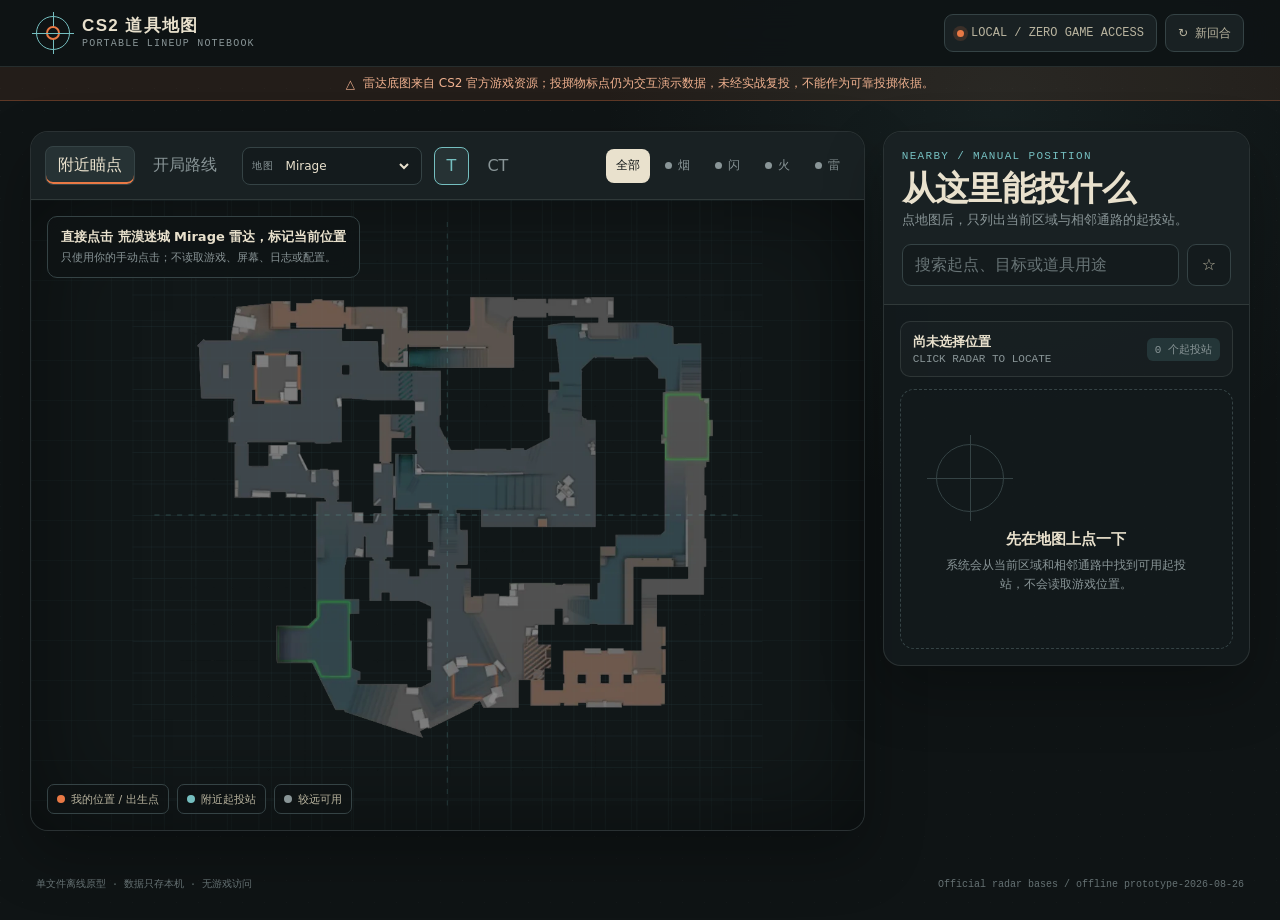
==== cs2-lineups/index.html @ 44741b64 "feat(lineups): introduce CS2 Lineups module with interactive map and offline functionality" ====
<!doctype html>
<html lang="zh-CN">
<head>
  <meta charset="utf-8">
  <meta name="viewport" content="width=device-width, initial-scale=1, viewport-fit=cover">
  <meta name="color-scheme" content="dark">
  <meta name="theme-color" content="#0f1415">
  <meta http-equiv="Content-Security-Policy" content="default-src 'none'; style-src 'unsafe-inline'; script-src 'unsafe-inline'; img-src data: blob:; media-src data: blob:; connect-src 'none'; font-src 'none'; object-src 'none'; frame-src 'none'; base-uri 'none'; form-action 'none'">
  <title>CS2 道具地图 — 随身瞄点笔记</title>
  <style>
    :root {
      --ink: #0f1415;
      --ink-2: #141b1d;
      --panel: #192123;
      --panel-2: #202a2c;
      --panel-3: #263234;
      --line: #354345;
      --line-soft: rgba(202, 214, 205, 0.13);
      --paper: #e9e1cd;
      --paper-dim: #b9b49f;
      --muted: #899597;
      --signal: #e97945;
      --signal-soft: rgba(233, 121, 69, 0.16);
      --aqua: #75bfc0;
      --aqua-soft: rgba(117, 191, 192, 0.15);
      --moss: #91a078;
      --danger: #d75f59;
      --smoke: #9eb0b1;
      --flash: #e4c76b;
      --fire: #e97945;
      --he: #91a078;
      --shadow: 0 24px 60px rgba(0, 0, 0, 0.28);
      --display: "Arial Narrow", "Avenir Next Condensed", "Segoe UI", sans-serif;
      --sans: system-ui, -apple-system, "Segoe UI", "PingFang SC", "Microsoft YaHei", sans-serif;
      --mono: ui-monospace, "SFMono-Regular", Menlo, Monaco, Consolas, monospace;
    }

    * { box-sizing: border-box; }
    html { background: var(--ink); scroll-behavior: smooth; }
    body {
      margin: 0;
      min-width: 320px;
      min-height: 100vh;
      background:
        radial-gradient(circle at 78% 12%, rgba(117, 191, 192, 0.07), transparent 25rem),
        linear-gradient(135deg, rgba(255, 255, 255, 0.018) 1px, transparent 1px),
        var(--ink);
      background-size: auto, 22px 22px, auto;
      color: var(--paper);
      font-family: var(--sans);
      -webkit-font-smoothing: antialiased;
    }
    button, input, select, textarea { font: inherit; }
    button { color: inherit; }
    button, [role="button"] { -webkit-tap-highlight-color: transparent; }
    button:focus-visible, input:focus-visible, select:focus-visible, textarea:focus-visible, [role="button"]:focus-visible {
      outline: 2px solid var(--aqua);
      outline-offset: 3px;
    }
    .skip-link {
      position: fixed;
      left: 12px;
      top: -60px;
      z-index: 1000;
      padding: 10px 14px;
      border-radius: 8px;
      background: var(--paper);
      color: var(--ink);
      transition: top 150ms ease;
    }
    .skip-link:focus { top: 12px; }
    .app {
      min-height: 100vh;
      display: grid;
      grid-template-rows: auto auto 1fr auto;
    }
    .topbar {
      position: sticky;
      top: 0;
      z-index: 30;
      display: flex;
      align-items: center;
      justify-content: space-between;
      gap: 18px;
      padding: 14px clamp(16px, 3vw, 36px);
      border-bottom: 1px solid var(--line-soft);
      background: rgba(15, 20, 21, 0.92);
      backdrop-filter: blur(18px);
    }
    .brand { display: flex; align-items: center; gap: 12px; min-width: 0; }
    .brand-mark {
      position: relative;
      width: 34px;
      height: 34px;
      border: 1px solid var(--aqua);
      border-radius: 50%;
      flex: 0 0 auto;
    }
    .brand-mark::before, .brand-mark::after {
      content: "";
      position: absolute;
      background: var(--aqua);
    }
    .brand-mark::before { width: 1px; height: 42px; left: 16px; top: -5px; }
    .brand-mark::after { width: 42px; height: 1px; left: -5px; top: 16px; }
    .brand-mark i {
      position: absolute;
      inset: 9px;
      border: 2px solid var(--signal);
      border-radius: 50%;
      background: var(--ink);
    }
    .brand-copy strong {
      display: block;
      font-family: var(--display);
      font-size: 17px;
      line-height: 1;
      letter-spacing: 0.08em;
      text-transform: uppercase;
    }
    .brand-copy span {
      display: block;
      margin-top: 5px;
      color: var(--muted);
      font: 10px/1 var(--mono);
      letter-spacing: 0.12em;
      text-transform: uppercase;
    }
    .top-actions { display: flex; align-items: center; gap: 8px; }
    .status-pill, .utility-button {
      display: inline-flex;
      align-items: center;
      justify-content: center;
      gap: 7px;
      min-height: 38px;
      padding: 8px 12px;
      border: 1px solid var(--line);
      border-radius: 9px;
      background: var(--panel);
      color: var(--paper-dim);
      font-size: 12px;
    }
    .status-pill { font-family: var(--mono); }
    .status-dot { width: 7px; height: 7px; border-radius: 50%; background: var(--signal); box-shadow: 0 0 0 4px var(--signal-soft); }
    .utility-button { cursor: pointer; }
    .utility-button:hover { border-color: var(--aqua); color: var(--paper); }
    .demo-banner {
      display: flex;
      justify-content: center;
      align-items: center;
      gap: 8px;
      min-height: 34px;
      padding: 7px 16px;
      border-bottom: 1px solid rgba(233, 121, 69, 0.3);
      background: rgba(233, 121, 69, 0.09);
      color: #f0b18f;
      font-size: 12px;
      text-align: center;
    }
    .workspace {
      width: 100%;
      max-width: 1680px;
      margin: 0 auto;
      padding: clamp(14px, 2.4vw, 30px);
      display: grid;
      grid-template-columns: minmax(0, 1.5fr) minmax(340px, 0.66fr);
      gap: 18px;
      align-items: start;
    }
    .map-column, .side-panel {
      min-width: 0;
      border: 1px solid var(--line-soft);
      border-radius: 18px;
      background: rgba(20, 27, 29, 0.84);
      box-shadow: var(--shadow);
      overflow: hidden;
    }
    .control-deck {
      display: grid;
      grid-template-columns: auto auto minmax(0, 1fr) auto;
      gap: 12px;
      align-items: center;
      padding: 14px;
      border-bottom: 1px solid var(--line-soft);
      background: var(--panel);
    }
    .mode-switch, .side-switch, .filter-row {
      display: flex;
      gap: 5px;
      align-items: center;
      flex-wrap: wrap;
    }
    .map-picker {
      display: flex;
      align-items: center;
      gap: 8px;
      min-height: 38px;
      padding: 0 9px;
      border: 1px solid var(--line);
      border-radius: 8px;
      background: var(--ink-2);
    }
    .map-picker span {
      color: var(--muted);
      font: 10px var(--mono);
      letter-spacing: 0.08em;
      text-transform: uppercase;
    }
    .map-select {
      min-width: 130px;
      border: 0;
      background: transparent;
      color: var(--paper);
      cursor: pointer;
      outline: 0;
      font-size: 12px;
    }
    .mode-button, .side-button, .filter-button, .objective-button {
      min-height: 38px;
      border: 1px solid transparent;
      border-radius: 8px;
      padding: 8px 12px;
      background: transparent;
      color: var(--muted);
      cursor: pointer;
      transition: color 120ms ease, background 120ms ease, border-color 120ms ease, transform 120ms ease;
    }
    .mode-button:hover, .side-button:hover, .filter-button:hover, .objective-button:hover { color: var(--paper); background: var(--panel-2); }
    .mode-button.is-active, .side-button.is-active {
      color: var(--paper);
      border-color: var(--line);
      background: var(--panel-3);
    }
    .mode-button.is-active { box-shadow: inset 0 -2px 0 var(--signal); }
    .side-button.is-active { border-color: var(--aqua); color: var(--aqua); }
    .filter-row { justify-content: flex-end; }
    .filter-button {
      position: relative;
      min-width: 40px;
      min-height: 34px;
      padding: 6px 9px;
      font-size: 12px;
    }
    .filter-button.is-active { background: var(--paper); color: var(--ink); }
    .filter-button[data-filter="smoke"]::before,
    .filter-button[data-filter="flash"]::before,
    .filter-button[data-filter="molotov"]::before,
    .filter-button[data-filter="he"]::before {
      content: "";
      width: 7px;
      height: 7px;
      display: inline-block;
      margin-right: 6px;
      border-radius: 50%;
      background: currentColor;
    }
    .map-stage {
      position: relative;
      min-height: min(70vh, 860px);
      background:
        linear-gradient(rgba(117, 191, 192, 0.035) 1px, transparent 1px),
        linear-gradient(90deg, rgba(117, 191, 192, 0.035) 1px, transparent 1px),
        #111718;
      background-size: 40px 40px;
      overflow: hidden;
      isolation: isolate;
    }
    .map-stage::before {
      content: "";
      position: absolute;
      inset: 0;
      pointer-events: none;
      z-index: 2;
      box-shadow: inset 0 0 100px rgba(0, 0, 0, 0.48);
    }
    #radar {
      display: block;
      width: 100%;
      height: min(70vh, 860px);
      min-height: 560px;
      cursor: crosshair;
      touch-action: manipulation;
    }
    #radarImage {
      pointer-events: none;
      opacity: 0.92;
    }
    .zone-shape {
      fill: transparent;
      stroke: transparent;
      stroke-width: 3;
      transition: fill 150ms ease, stroke 150ms ease;
    }
    .zone-shape.is-current { fill: rgba(233, 121, 69, 0.16); stroke: var(--signal); }
    .zone-shape.is-neighbor { fill: rgba(117, 191, 192, 0.09); stroke: rgba(117, 191, 192, 0.48); }
    .zone-label {
      font-family: var(--mono);
      font-size: 15px;
      fill: #879496;
      text-anchor: middle;
      pointer-events: none;
      letter-spacing: 0.04em;
      display: none;
    }
    .compass-line { stroke: rgba(117, 191, 192, 0.18); stroke-width: 2; stroke-dasharray: 8 10; }
    .station-marker, .spawn-marker { cursor: pointer; }
    .station-marker .marker-halo { fill: rgba(117, 191, 192, 0.16); stroke: rgba(117, 191, 192, 0.56); stroke-width: 2; }
    .station-marker .marker-core { fill: var(--aqua); }
    .station-marker.is-far .marker-halo { fill: rgba(137, 149, 151, 0.1); stroke: rgba(137, 149, 151, 0.5); stroke-dasharray: 4 4; }
    .station-marker text, .spawn-marker text {
      fill: var(--ink);
      font: 700 13px var(--mono);
      text-anchor: middle;
      pointer-events: none;
    }
    .station-marker:hover .marker-halo, .station-marker:focus .marker-halo { stroke: var(--paper); stroke-width: 4; }
    .spawn-marker .marker-halo { fill: rgba(233, 121, 69, 0.17); stroke: var(--signal); stroke-width: 2; }
    .spawn-marker .marker-core { fill: var(--signal); }
    .spawn-marker.is-selected .marker-halo { stroke: var(--paper); stroke-width: 5; }
    .route-line { fill: none; stroke: var(--signal); stroke-width: 6; stroke-dasharray: 12 10; opacity: 0.85; marker-end: url(#arrowHead); }
    .target-marker { fill: var(--signal); stroke: var(--paper); stroke-width: 3; }
    .current-ring { fill: none; stroke: var(--signal); stroke-width: 4; transform-origin: center; animation: locatePulse 1.8s ease-out infinite; }
    .current-dot { fill: var(--signal); stroke: var(--paper); stroke-width: 3; }
    @keyframes locatePulse { from { opacity: 0.9; transform: scale(0.55); } to { opacity: 0; transform: scale(1.35); } }
    .map-overlay-head {
      position: absolute;
      left: 16px;
      top: 16px;
      z-index: 4;
      max-width: min(430px, calc(100% - 32px));
      padding: 11px 13px;
      border: 1px solid var(--line);
      border-radius: 10px;
      background: rgba(15, 20, 21, 0.82);
      backdrop-filter: blur(10px);
      pointer-events: none;
    }
    .map-overlay-head strong { display: block; font-size: 13px; }
    .map-overlay-head span { display: block; margin-top: 4px; color: var(--muted); font-size: 11px; line-height: 1.45; }
    .map-legend {
      position: absolute;
      left: 16px;
      bottom: 16px;
      z-index: 4;
      display: flex;
      flex-wrap: wrap;
      gap: 8px;
      max-width: calc(100% - 32px);
    }
    .legend-chip {
      display: inline-flex;
      align-items: center;
      gap: 6px;
      min-height: 30px;
      padding: 6px 9px;
      border: 1px solid var(--line);
      border-radius: 7px;
      background: rgba(15, 20, 21, 0.84);
      color: var(--paper-dim);
      font-size: 11px;
    }
    .legend-chip i { width: 8px; height: 8px; border-radius: 50%; background: var(--aqua); }
    .legend-chip.current i { background: var(--signal); }
    .legend-chip.far i { background: var(--muted); }
    .side-panel {
      position: sticky;
      top: 82px;
      max-height: calc(100vh - 102px);
      display: flex;
      flex-direction: column;
    }
    .panel-head {
      padding: 18px;
      border-bottom: 1px solid var(--line-soft);
      background: var(--panel);
    }
    .eyebrow {
      color: var(--aqua);
      font: 11px/1.2 var(--mono);
      letter-spacing: 0.12em;
      text-transform: uppercase;
    }
    .panel-head h1 {
      margin: 8px 0 5px;
      font-family: var(--display);
      font-size: clamp(24px, 3vw, 34px);
      line-height: 1;
      font-weight: 680;
      letter-spacing: -0.02em;
    }
    .panel-head p { margin: 0; color: var(--muted); font-size: 13px; line-height: 1.5; }
    .search-row { display: grid; grid-template-columns: 1fr auto; gap: 8px; margin-top: 14px; }
    .search-input {
      width: 100%;
      min-height: 42px;
      border: 1px solid var(--line);
      border-radius: 9px;
      background: var(--ink-2);
      color: var(--paper);
      padding: 9px 12px;
    }
    .search-input::placeholder { color: #687476; }
    .favorite-toggle {
      min-width: 44px;
      min-height: 42px;
      border: 1px solid var(--line);
      border-radius: 9px;
      background: var(--ink-2);
      color: var(--paper-dim);
      cursor: pointer;
    }
    .favorite-toggle.is-active { color: var(--flash); border-color: var(--flash); background: rgba(228, 199, 107, 0.08); }
    .panel-body { min-height: 0; padding: 16px; overflow-y: auto; }
    .location-readout {
      display: flex;
      align-items: center;
      justify-content: space-between;
      gap: 12px;
      margin-bottom: 12px;
      padding: 11px 12px;
      border: 1px solid var(--line-soft);
      border-radius: 10px;
      background: rgba(255, 255, 255, 0.025);
    }
    .location-readout strong { display: block; font-size: 13px; }
    .location-readout span { display: block; margin-top: 2px; color: var(--muted); font: 11px var(--mono); }
    .result-count {
      flex: 0 0 auto;
      padding: 4px 8px;
      border-radius: 6px;
      background: var(--aqua-soft);
      color: var(--aqua);
      font: 11px var(--mono);
    }
    .empty-state {
      display: grid;
      place-items: center;
      min-height: 260px;
      padding: 34px 20px;
      border: 1px dashed var(--line);
      border-radius: 14px;
      text-align: center;
      color: var(--muted);
    }
    .empty-state .locator {
      position: relative;
      width: 68px;
      height: 68px;
      margin-bottom: 18px;
      border: 1px solid var(--line);
      border-radius: 50%;
    }
    .empty-state .locator::before, .empty-state .locator::after {
      content: "";
      position: absolute;
      background: var(--line);
    }
    .empty-state .locator::before { width: 1px; height: 86px; top: -10px; left: 33px; }
    .empty-state .locator::after { width: 86px; height: 1px; top: 33px; left: -10px; }
    .empty-state strong { display: block; color: var(--paper); font-size: 15px; }
    .empty-state p { margin: 7px 0 0; max-width: 260px; font-size: 12px; line-height: 1.55; }
    .station-group {
      margin-bottom: 10px;
      border: 1px solid var(--line-soft);
      border-radius: 12px;
      overflow: hidden;
      background: rgba(255, 255, 255, 0.025);
      scroll-margin-top: 12px;
    }
    .station-head {
      display: flex;
      align-items: center;
      justify-content: space-between;
      gap: 10px;
      padding: 11px 12px;
      border-bottom: 1px solid var(--line-soft);
    }
    .station-head strong { font-size: 13px; }
    .station-head span { color: var(--muted); font: 10px var(--mono); }
    .station-tag { display: inline-flex; align-items: center; gap: 6px; }
    .station-tag::before { content: ""; width: 7px; height: 7px; border-radius: 50%; background: var(--aqua); }
    .station-group.is-far .station-tag::before { background: var(--muted); }
    .lineup-list { padding: 6px; }
    .lineup-row {
      width: 100%;
      display: grid;
      grid-template-columns: auto minmax(0, 1fr) auto;
      align-items: center;
      gap: 10px;
      min-height: 52px;
      padding: 8px;
      border: 0;
      border-radius: 8px;
      background: transparent;
      text-align: left;
      cursor: pointer;
    }
    .lineup-row:hover { background: var(--panel-2); }
    .nade-icon {
      display: inline-grid;
      place-items: center;
      width: 30px;
      height: 30px;
      border: 1px solid currentColor;
      border-radius: 50%;
      font: 700 10px var(--mono);
    }
    .nade-icon.smoke { color: var(--smoke); }
    .nade-icon.flash { color: var(--flash); }
    .nade-icon.molotov { color: var(--fire); }
    .nade-icon.he { color: var(--he); }
    .lineup-main { min-width: 0; }
    .lineup-main strong { display: block; overflow: hidden; text-overflow: ellipsis; white-space: nowrap; font-size: 13px; }
    .lineup-main span { display: block; margin-top: 3px; overflow: hidden; text-overflow: ellipsis; white-space: nowrap; color: var(--muted); font-size: 11px; }
    .row-arrow { color: var(--muted); }
    .opening-config { display: grid; gap: 16px; }
    .config-section {
      padding: 14px;
      border: 1px solid var(--line-soft);
      border-radius: 12px;
      background: rgba(255, 255, 255, 0.022);
    }
    .section-title {
      display: flex;
      align-items: baseline;
      justify-content: space-between;
      gap: 12px;
      margin-bottom: 11px;
    }
    .section-title strong { font-size: 13px; }
    .section-title span { color: var(--muted); font: 10px var(--mono); }
    .spawn-grid { display: grid; grid-template-columns: repeat(2, minmax(0, 1fr)); gap: 8px; }
    .spawn-card {
      min-width: 0;
      padding: 0;
      border: 1px solid var(--line);
      border-radius: 10px;
      background: var(--ink-2);
      overflow: hidden;
      text-align: left;
      cursor: pointer;
    }
    .spawn-card:hover, .spawn-card.is-active { border-color: var(--signal); }
    .spawn-card.is-active { box-shadow: inset 0 0 0 1px var(--signal); }
    .spawn-view {
      position: relative;
      height: 72px;
      background:
        linear-gradient(165deg, transparent 48%, rgba(233, 225, 205, 0.1) 49%, rgba(233, 225, 205, 0.1) 52%, transparent 53%),
        linear-gradient(15deg, #283334, #141a1b 65%);
      overflow: hidden;
    }
    .spawn-view::before {
      content: "";
      position: absolute;
      left: 50%;
      bottom: -22px;
      width: 90px;
      height: 70px;
      border: 1px solid rgba(117, 191, 192, 0.25);
      transform: translateX(-50%) perspective(80px) rotateX(55deg);
    }
    .spawn-cross {
      position: absolute;
      left: var(--spawn-x, 50%);
      top: var(--spawn-y, 45%);
      width: 14px;
      height: 14px;
      transform: translate(-50%, -50%);
    }
    .spawn-cross::before, .spawn-cross::after { content: ""; position: absolute; background: var(--signal); }
    .spawn-cross::before { width: 14px; height: 1px; left: 0; top: 6px; }
    .spawn-cross::after { width: 1px; height: 14px; left: 6px; top: 0; }
    .spawn-copy { padding: 9px 10px; }
    .spawn-copy strong { display: block; font: 12px var(--mono); }
    .spawn-copy span { display: block; margin-top: 3px; color: var(--muted); font-size: 10px; overflow: hidden; text-overflow: ellipsis; white-space: nowrap; }
    .objective-grid { display: grid; grid-template-columns: repeat(3, minmax(0, 1fr)); gap: 7px; }
    .objective-button {
      min-width: 0;
      padding: 9px 5px;
      border-color: var(--line);
      background: var(--ink-2);
      font-size: 11px;
    }
    .objective-button.is-active { border-color: var(--aqua); color: var(--aqua); background: var(--aqua-soft); }
    .plan-card {
      border: 1px solid rgba(233, 121, 69, 0.35);
      border-radius: 13px;
      background: linear-gradient(145deg, rgba(233, 121, 69, 0.1), rgba(255,255,255,0.02));
      overflow: hidden;
    }
    .plan-head { padding: 15px; border-bottom: 1px solid var(--line-soft); }
    .plan-head .route-code { color: var(--signal); font: 10px var(--mono); letter-spacing: 0.1em; }
    .plan-head h2 { margin: 6px 0 4px; font-family: var(--display); font-size: 23px; line-height: 1.1; }
    .plan-head p { margin: 0; color: var(--muted); font-size: 12px; }
    .loadout { display: flex; flex-wrap: wrap; gap: 6px; margin-top: 12px; }
    .loadout span { padding: 5px 8px; border: 1px solid var(--line); border-radius: 6px; background: var(--ink-2); font: 10px var(--mono); }
    .plan-steps { padding: 8px 15px 14px; }
    .plan-step {
      position: relative;
      padding: 10px 0 10px 30px;
      border-bottom: 1px solid var(--line-soft);
    }
    .plan-step:last-child { border-bottom: 0; }
    .plan-step::before {
      content: attr(data-step);
      position: absolute;
      left: 0;
      top: 11px;
      display: grid;
      place-items: center;
      width: 20px;
      height: 20px;
      border: 1px solid var(--line);
      border-radius: 50%;
      color: var(--paper-dim);
      font: 9px var(--mono);
    }
    .plan-step strong { display: block; font-size: 12px; }
    .plan-step span { display: block; margin-top: 3px; color: var(--muted); font-size: 11px; line-height: 1.45; }
    .primary-button, .secondary-button {
      min-height: 42px;
      border-radius: 9px;
      padding: 9px 14px;
      cursor: pointer;
    }
    .primary-button { border: 1px solid var(--signal); background: var(--signal); color: #17110d; font-weight: 700; }
    .primary-button:hover { filter: brightness(1.08); transform: translateY(-1px); }
    .secondary-button { border: 1px solid var(--line); background: var(--panel-2); color: var(--paper); }
    .plan-actions { display: flex; gap: 8px; padding: 0 15px 15px; }
    .plan-actions button { flex: 1; }
    .stepper {
      padding: 16px;
      border: 1px solid var(--line);
      border-radius: 13px;
      background: var(--ink-2);
    }
    .stepper-meta { display: flex; justify-content: space-between; gap: 12px; color: var(--muted); font: 10px var(--mono); }
    .stepper h3 { margin: 13px 0 6px; font-family: var(--display); font-size: 24px; }
    .stepper p { margin: 0 0 14px; color: var(--paper-dim); font-size: 12px; line-height: 1.55; }
    .progress-track { height: 4px; margin: 10px 0 16px; border-radius: 99px; background: var(--line); overflow: hidden; }
    .progress-track i { display: block; height: 100%; width: 0; background: var(--signal); transition: width 180ms ease; }
    .stepper-actions { display: grid; grid-template-columns: auto 1fr; gap: 8px; }
    .panel-hidden { display: none !important; }
    dialog {
      width: min(920px, calc(100vw - 24px));
      max-height: min(860px, calc(100vh - 24px));
      padding: 0;
      border: 1px solid var(--line);
      border-radius: 18px;
      background: var(--panel);
      color: var(--paper);
      box-shadow: 0 40px 120px rgba(0, 0, 0, 0.62);
      overflow: hidden;
    }
    dialog::backdrop { background: rgba(4, 7, 8, 0.78); backdrop-filter: blur(8px); }
    .dialog-head {
      display: flex;
      align-items: flex-start;
      justify-content: space-between;
      gap: 16px;
      padding: 18px 20px;
      border-bottom: 1px solid var(--line-soft);
    }
    .dialog-head .route-code { color: var(--aqua); font: 10px var(--mono); letter-spacing: 0.08em; }
    .dialog-head h2 { margin: 6px 0 0; font-family: var(--display); font-size: clamp(24px, 4vw, 36px); line-height: 1; }
    .icon-button {
      display: grid;
      place-items: center;
      width: 40px;
      height: 40px;
      border: 1px solid var(--line);
      border-radius: 9px;
      background: var(--ink-2);
      cursor: pointer;
      flex: 0 0 auto;
    }
    .dialog-body { max-height: calc(100vh - 130px); overflow-y: auto; padding: 20px; }
    .detail-meta { display: flex; flex-wrap: wrap; gap: 7px; margin-bottom: 14px; }
    .meta-chip { padding: 5px 8px; border: 1px solid var(--line); border-radius: 6px; background: var(--ink-2); color: var(--paper-dim); font: 10px var(--mono); }
    .meta-chip.demo { border-color: rgba(233, 121, 69, 0.5); color: #f0b18f; }
    .frame-tabs { display: flex; gap: 5px; margin-bottom: 9px; }
    .frame-tab {
      min-height: 36px;
      padding: 7px 11px;
      border: 1px solid var(--line);
      border-radius: 8px;
      background: var(--ink-2);
      color: var(--muted);
      cursor: pointer;
    }
    .frame-tab.is-active { border-color: var(--aqua); color: var(--aqua); background: var(--aqua-soft); }
    .frame-art {
      position: relative;
      aspect-ratio: 16 / 9;
      border: 1px solid var(--line);
      border-radius: 13px;
      background: #101617;
      overflow: hidden;
    }
    .frame-art svg { display: block; width: 100%; height: 100%; }
    .frame-watermark {
      position: absolute;
      right: 12px;
      bottom: 10px;
      padding: 5px 7px;
      border: 1px solid rgba(233, 121, 69, 0.42);
      border-radius: 5px;
      background: rgba(15, 20, 21, 0.8);
      color: #ef9f78;
      font: 9px var(--mono);
      letter-spacing: 0.08em;
    }
    .detail-grid { display: grid; grid-template-columns: 1fr 1fr; gap: 12px; margin-top: 14px; }
    .detail-block { padding: 13px; border: 1px solid var(--line-soft); border-radius: 10px; background: rgba(255,255,255,0.02); }
    .detail-block strong { display: block; margin-bottom: 6px; font-size: 12px; }
    .detail-block p { margin: 0; color: var(--paper-dim); font-size: 12px; line-height: 1.55; }
    .note-label { display: block; margin: 15px 0 6px; color: var(--paper-dim); font-size: 12px; }
    .note-box {
      width: 100%;
      min-height: 78px;
      resize: vertical;
      border: 1px solid var(--line);
      border-radius: 9px;
      background: var(--ink-2);
      color: var(--paper);
      padding: 10px 11px;
    }
    .detail-actions { display: flex; gap: 8px; margin-top: 12px; }
    .detail-actions button { flex: 1; }
    .toast {
      position: fixed;
      left: 50%;
      bottom: 24px;
      z-index: 100;
      max-width: calc(100vw - 32px);
      padding: 10px 14px;
      border: 1px solid var(--line);
      border-radius: 9px;
      background: var(--paper);
      color: var(--ink);
      box-shadow: var(--shadow);
      font-size: 12px;
      transform: translate(-50%, 24px);
      opacity: 0;
      pointer-events: none;
      transition: opacity 150ms ease, transform 150ms ease;
    }
    .toast.is-visible { opacity: 1; transform: translate(-50%, 0); }
    .page-foot {
      display: flex;
      justify-content: space-between;
      gap: 16px;
      padding: 16px clamp(16px, 3vw, 36px) 28px;
      color: #657173;
      font: 10px/1.5 var(--mono);
    }
    @media (max-width: 1050px) {
      .workspace { grid-template-columns: 1fr; }
      .side-panel { position: relative; top: auto; max-height: none; }
      .panel-body { max-height: none; }
      .map-stage, #radar { min-height: 520px; height: min(64vh, 700px); }
    }
    @media (max-width: 720px) {
      .topbar { padding: 11px 14px; }
      .status-pill { display: none; }
      .utility-button { min-width: 40px; padding: 7px 9px; }
      .utility-button .button-label { display: none; }
      .workspace { padding: 0; gap: 0; }
      .map-column, .side-panel { border-left: 0; border-right: 0; border-radius: 0; box-shadow: none; }
      .control-deck { grid-template-columns: 1fr auto; padding: 10px; }
      .mode-switch { grid-column: 1 / -1; }
      .mode-button { flex: 1; }
      .map-picker { min-width: 0; }
      .map-select { min-width: 0; width: 100%; }
      .filter-row { grid-column: 1 / -1; justify-content: flex-start; overflow-x: auto; flex-wrap: nowrap; padding-bottom: 2px; }
      .filter-button { flex: 0 0 auto; }
      .map-stage, #radar { min-height: 430px; height: 54vh; max-height: 590px; }
      .map-overlay-head { top: 10px; left: 10px; max-width: calc(100% - 20px); }
      .map-legend { left: 10px; bottom: 10px; max-width: calc(100% - 20px); }
      .legend-chip { min-height: 26px; padding: 4px 7px; }
      .side-panel { min-height: 45vh; border-top: 1px solid var(--line); }
      .panel-head { padding: 15px; }
      .panel-head h1 { font-size: 27px; }
      .panel-body { padding: 12px; }
      .spawn-grid { grid-template-columns: repeat(2, minmax(0, 1fr)); }
      .detail-grid { grid-template-columns: 1fr; }
      .dialog-body { padding: 14px; }
      .page-foot { flex-direction: column; padding: 16px; }
    }
    @media (max-width: 420px) {
      .brand-copy span { display: none; }
      .mode-button, .side-button { padding-left: 9px; padding-right: 9px; }
      .spawn-grid { grid-template-columns: 1fr 1fr; }
      .spawn-view { height: 62px; }
      .objective-grid { grid-template-columns: 1fr; }
      .objective-button { text-align: left; padding-left: 10px; }
      dialog { width: 100vw; max-height: 100vh; height: 100vh; border-radius: 0; border: 0; }
      .dialog-body { max-height: calc(100vh - 78px); }
      .frame-tabs { display: grid; grid-template-columns: repeat(3, 1fr); }
      .frame-tab { padding: 6px 5px; }
    }
    @media (orientation: landscape) and (max-height: 500px) and (min-width: 721px) {
      .workspace {
        grid-template-columns: minmax(0, 1.35fr) minmax(300px, 0.78fr);
        gap: 10px;
        padding: 10px;
      }
      .map-column, .side-panel {
        border: 1px solid var(--line-soft);
        border-radius: 14px;
      }
      .map-stage, #radar {
        height: 250px;
        min-height: 250px;
        max-height: 250px;
      }
      .side-panel {
        position: relative;
        top: auto;
        min-height: 320px;
        max-height: 320px;
      }
      .panel-head { padding: 12px; }
      .panel-head h1 { margin-top: 5px; font-size: 24px; }
      .panel-head p { display: none; }
      .search-row { margin-top: 8px; }
      .panel-body { padding: 10px; }
      .map-overlay-head { top: 10px; left: 10px; }
      .map-legend { left: 10px; bottom: 10px; }
    }
    @media (prefers-reduced-motion: reduce) {
      *, *::before, *::after { scroll-behavior: auto !important; animation: none !important; transition: none !important; }
    }
  </style>
</head>
<body>
  <a class="skip-link" href="#mainWorkspace">跳到地图工作区</a>
  <div class="app">
    <header class="topbar">
      <div class="brand">
        <span class="brand-mark" aria-hidden="true"><i></i></span>
        <span class="brand-copy">
          <strong>CS2 道具地图</strong>
          <span>Portable lineup notebook</span>
        </span>
      </div>
      <div class="top-actions">
        <span class="status-pill"><i class="status-dot"></i>LOCAL / ZERO GAME ACCESS</span>
        <button class="utility-button" id="newRoundButton" type="button" title="清除本回合出生点与路线进度">
          <span aria-hidden="true">↻</span><span class="button-label">新回合</span>
        </button>
      </div>
    </header>

    <div class="demo-banner" role="status">
      <span aria-hidden="true">△</span>
      雷达底图来自 CS2 官方游戏资源；投掷物标点仍为交互演示数据，未经实战复投，不能作为可靠投掷依据。
    </div>

    <main class="workspace" id="mainWorkspace">
      <section class="map-column" aria-label="地图与筛选">
        <div class="control-deck">
          <div class="mode-switch" aria-label="功能模式">
            <button class="mode-button is-active" type="button" data-mode="nearby">附近瞄点</button>
            <button class="mode-button" type="button" data-mode="opening">开局路线</button>
          </div>
          <label class="map-picker">
            <span>地图</span>
            <select class="map-select" id="mapSelect" aria-label="选择官方地图">
              <option value="mirage">Mirage</option>
              <option value="dust2">Dust II</option>
            </select>
          </label>
          <div class="side-switch" aria-label="阵营">
            <button class="side-button is-active" type="button" data-side="T">T</button>
            <button class="side-button" type="button" data-side="CT">CT</button>
          </div>
          <div class="filter-row" id="filterRow" aria-label="道具筛选">
            <button class="filter-button is-active" type="button" data-filter="all">全部</button>
            <button class="filter-button" type="button" data-filter="smoke">烟</button>
            <button class="filter-button" type="button" data-filter="flash">闪</button>
            <button class="filter-button" type="button" data-filter="molotov">火</button>
            <button class="filter-button" type="button" data-filter="he">雷</button>
          </div>
        </div>

        <div class="map-stage">
          <div class="map-overlay-head">
            <strong id="mapInstruction">点击地图，标记你现在的大致位置</strong>
            <span id="mapSubInstruction">只使用你的手动点击；不读取游戏、屏幕、日志或配置。</span>
          </div>
          <svg id="radar" viewBox="0 0 1000 1000" role="img" aria-label="Mirage 战术示意雷达">
            <defs>
              <filter id="markerGlow" x="-100%" y="-100%" width="300%" height="300%">
                <feGaussianBlur stdDeviation="7" result="blur"></feGaussianBlur>
                <feMerge><feMergeNode in="blur"></feMergeNode><feMergeNode in="SourceGraphic"></feMergeNode></feMerge>
              </filter>
              <marker id="arrowHead" markerWidth="10" markerHeight="10" refX="8" refY="5" orient="auto">
                <path d="M0 0 L10 5 L0 10 z" fill="#e97945"></path>
              </marker>
              <pattern id="microGrid" width="50" height="50" patternUnits="userSpaceOnUse">
                <path d="M 50 0 L 0 0 0 50" fill="none" stroke="rgba(117,191,192,0.07)" stroke-width="2"></path>
              </pattern>
            </defs>
            <rect width="1000" height="1000" fill="url(#microGrid)"></rect>
            <image id="radarImage" x="0" y="0" width="1000" height="1000" preserveAspectRatio="xMidYMid meet"></image>
            <line x1="500" y1="35" x2="500" y2="965" class="compass-line"></line>
            <line x1="35" y1="500" x2="965" y2="500" class="compass-line"></line>
            <text x="500" y="28" class="zone-label" style="fill:#75bfc0">N</text>
            <g id="zoneLayer"></g>
            <g id="routeLayer"></g>
            <g id="dynamicLayer"></g>
          </svg>
          <div class="map-legend" aria-label="地图图例">
            <span class="legend-chip current"><i></i>我的位置 / 出生点</span>
            <span class="legend-chip"><i></i>附近起投站</span>
            <span class="legend-chip far"><i></i>较远可用</span>
          </div>
        </div>
      </section>

      <aside class="side-panel" aria-label="查询结果与开局方案">
        <div class="panel-head">
          <div class="eyebrow" id="panelEyebrow">NEARBY / MANUAL POSITION</div>
          <h1 id="panelTitle">从这里能投什么</h1>
          <p id="panelDescription">点地图后，只列出当前区域与相邻通路的起投站。</p>
          <div class="search-row" id="searchRow">
            <input class="search-input" id="searchInput" type="search" maxlength="40" placeholder="搜索起点、目标或道具用途" autocomplete="off">
            <button class="favorite-toggle" id="favoriteOnlyButton" type="button" aria-pressed="false" title="只看收藏">☆</button>
          </div>
        </div>

        <div class="panel-body">
          <section id="nearbyPanel">
            <div class="location-readout">
              <div>
                <strong id="locationName">尚未选择位置</strong>
                <span id="locationCode">CLICK RADAR TO LOCATE</span>
              </div>
              <span class="result-count" id="resultCount" aria-live="polite">0 个起投站</span>
            </div>
            <div id="nearbyResults">
              <div class="empty-state">
                <div>
                  <div class="locator" aria-hidden="true"></div>
                  <strong>先在地图上点一下</strong>
                  <p>系统会从当前区域和相邻通路中找到可用起投站，不会读取游戏位置。</p>
                </div>
              </div>
            </div>
          </section>

          <section class="panel-hidden" id="openingPanel">
            <div class="opening-config">
              <div class="config-section">
                <div class="section-title">
                  <strong>1. 选择本回合出生点</strong>
                  <span>以位置图为准</span>
                </div>
                <div class="spawn-grid" id="spawnGrid"></div>
              </div>

              <div class="config-section">
                <div class="section-title">
                  <strong>2. 选择你的开局目标</strong>
                  <span>手动决定，不猜战术</span>
                </div>
                <div class="objective-grid" id="objectiveGrid"></div>
              </div>

              <div id="openingResult">
                <div class="empty-state">
                  <div>
                    <div class="locator" aria-hidden="true"></div>
                    <strong>先选择出生点与目标</strong>
                    <p>只有人工编排且明确适配该出生点的个人路线才会出现。</p>
                  </div>
                </div>
              </div>
            </div>
          </section>
        </div>
      </aside>
    </main>

    <footer class="page-foot">
      <span>单文件离线原型 · 数据只存本机 · 无游戏访问</span>
      <span>Official radar bases / offline prototype-2026-08-26</span>
    </footer>
  </div>

  <dialog id="detailDialog" aria-labelledby="detailTitle">
    <div class="dialog-head">
      <div>
        <div class="route-code" id="detailCode">LINEUP</div>
        <h2 id="detailTitle">瞄点详情</h2>
      </div>
      <button class="icon-button" id="closeDialogButton" type="button" aria-label="关闭详情">×</button>
    </div>
    <div class="dialog-body">
      <div class="detail-meta" id="detailMeta"></div>
      <div class="frame-tabs" role="tablist" aria-label="瞄点画面">
        <button class="frame-tab" type="button" data-frame="stance" role="tab">站位</button>
        <button class="frame-tab is-active" type="button" data-frame="aim" role="tab">瞄点</button>
        <button class="frame-tab" type="button" data-frame="result" role="tab">落点</button>
      </div>
      <div class="frame-art" id="frameArt"></div>
      <div class="detail-grid">
        <div class="detail-block">
          <strong>投掷方式</strong>
          <p id="detailTechnique">—</p>
        </div>
        <div class="detail-block">
          <strong>战术用途</strong>
          <p id="detailPurpose">—</p>
        </div>
      </div>
      <label class="note-label" for="noteBox">我的备注（只保存在本机）</label>
      <textarea class="note-box" id="noteBox" maxlength="500" placeholder="例如：准星再靠左半格；只适合满甲长枪局。"></textarea>
      <div class="detail-actions">
        <button class="secondary-button" id="favoriteButton" type="button">加入收藏</button>
        <button class="primary-button" id="saveNoteButton" type="button">保存备注</button>
      </div>
    </div>
  </dialog>

  <div class="toast" id="toast" role="status" aria-live="polite"></div>

  <script>
    "use strict";

    const STORAGE_KEY = "cs2-lineups-map.v1";
    const DEMO_MODE = true;
    const SVG_NS = "http://www.w3.org/2000/svg";
    const NADE_LABELS = { smoke: "烟", flash: "闪", molotov: "火", he: "雷" };
    const RADAR_IMAGES = Object.freeze({
      mirage: "[data-uri]",
      dust2: "[data-uri]"
    });

    const MIRAGE_DATA = {
      schemaVersion: 1,
      mapId: "mirage",
      displayName: "荒漠迷城 Mirage",
      mapRevision: "official-radar-2026-08-26",
      radarDataUri: RADAR_IMAGES.mirage,
      zones: [
        { id: "b-site", label: "B 区", layerId: "main", polygon: [[100,170],[330,170],[330,355],[100,355]], neighborZoneIds: ["b-apps","market","short"] },
        { id: "b-apps", label: "B 二楼", layerId: "main", polygon: [[330,120],[710,120],[710,275],[330,275]], neighborZoneIds: ["b-site","short","t-spawn"] },
        { id: "market", label: "超市", layerId: "main", polygon: [[175,355],[350,355],[350,515],[175,515]], neighborZoneIds: ["b-site","short","ct-spawn"] },
        { id: "short", label: "B 小", layerId: "main", polygon: [[340,280],[480,280],[480,445],[340,445]], neighborZoneIds: ["b-site","market","window","mid"] },
        { id: "window", label: "VIP / 窗口", layerId: "main", polygon: [[430,275],[560,275],[560,390],[430,390]], neighborZoneIds: ["short","mid","connector"] },
        { id: "mid", label: "中路", layerId: "main", polygon: [[455,385],[690,385],[690,585],[455,585]], neighborZoneIds: ["short","window","connector","top-mid","underpass"] },
        { id: "top-mid", label: "匪口 / 中远", layerId: "main", polygon: [[690,300],[830,300],[830,500],[690,500]], neighborZoneIds: ["mid","underpass","t-spawn"] },
        { id: "underpass", label: "下水道", layerId: "main", polygon: [[335,450],[465,450],[465,615],[335,615]], neighborZoneIds: ["mid","top-mid","connector"] },
        { id: "connector", label: "拱门", layerId: "main", polygon: [[405,570],[560,570],[560,700],[405,700]], neighborZoneIds: ["mid","window","a-site","ct-spawn"] },
        { id: "ct-spawn", label: "警家", layerId: "main", polygon: [[175,620],[400,620],[400,820],[175,820]], neighborZoneIds: ["a-site","connector","market"] },
        { id: "a-site", label: "A 区", layerId: "main", polygon: [[425,695],[645,695],[645,855],[425,855]], neighborZoneIds: ["connector","ct-spawn","a-ramp","palace"] },
        { id: "palace", label: "A 二楼", layerId: "main", polygon: [[610,500],[825,500],[825,645],[610,645]], neighborZoneIds: ["a-site","a-ramp","t-spawn"] },
        { id: "a-ramp", label: "A1 / 斜坡", layerId: "main", polygon: [[650,650],[855,650],[855,850],[650,850]], neighborZoneIds: ["a-site","palace","t-spawn"] },
        { id: "t-spawn", label: "匪家", layerId: "main", polygon: [[795,280],[970,280],[970,480],[795,480]], neighborZoneIds: ["a-ramp","palace","top-mid","b-apps"] }
      ],
      spawnAnchors: [
        { id: "mirage-t-01", side: "T", point: { x: 835, y: 350, layerId: "main" }, displayCode: "T-01", landmarkLabel: "左前出生", viewX: "42%", viewY: "38%" },
        { id: "mirage-t-02", side: "T", point: { x: 855, y: 380, layerId: "main" }, displayCode: "T-02", landmarkLabel: "左中出生", viewX: "48%", viewY: "44%" },
        { id: "mirage-t-03", side: "T", point: { x: 880, y: 395, layerId: "main" }, displayCode: "T-03", landmarkLabel: "中央出生", viewX: "52%", viewY: "41%" },
        { id: "mirage-t-04", side: "T", point: { x: 905, y: 380, layerId: "main" }, displayCode: "T-04", landmarkLabel: "右中出生", viewX: "56%", viewY: "47%" },
        { id: "mirage-t-05", side: "T", point: { x: 925, y: 350, layerId: "main" }, displayCode: "T-05", landmarkLabel: "右前出生", viewX: "61%", viewY: "39%" },
        { id: "mirage-ct-01", side: "CT", point: { x: 240, y: 690, layerId: "main" }, displayCode: "CT-01", landmarkLabel: "A 侧出生", viewX: "40%", viewY: "42%" },
        { id: "mirage-ct-02", side: "CT", point: { x: 265, y: 720, layerId: "main" }, displayCode: "CT-02", landmarkLabel: "A 中出生", viewX: "47%", viewY: "38%" },
        { id: "mirage-ct-03", side: "CT", point: { x: 290, y: 735, layerId: "main" }, displayCode: "CT-03", landmarkLabel: "中央出生", viewX: "52%", viewY: "45%" },
        { id: "mirage-ct-04", side: "CT", point: { x: 315, y: 720, layerId: "main" }, displayCode: "CT-04", landmarkLabel: "B 中出生", viewX: "57%", viewY: "41%" },
        { id: "mirage-ct-05", side: "CT", point: { x: 340, y: 690, layerId: "main" }, displayCode: "CT-05", landmarkLabel: "B 侧出生", viewX: "62%", viewY: "37%" }
      ],
      startStations: [
        { id: "st-t-spawn-left", point: { x: 835, y: 350, layerId: "main" }, zoneId: "t-spawn", label: "匪家左侧", aliases: ["t spawn left","匪家左"] },
        { id: "st-t-spawn-right", point: { x: 925, y: 350, layerId: "main" }, zoneId: "t-spawn", label: "匪家右侧", aliases: ["t spawn right","匪家右"] },
        { id: "st-a-ramp-back", point: { x: 735, y: 735, layerId: "main" }, zoneId: "a-ramp", label: "A1 后点", aliases: ["a ramp","a1"] },
        { id: "st-palace-entry", point: { x: 690, y: 575, layerId: "main" }, zoneId: "palace", label: "A 二楼出口", aliases: ["palace","二楼"] },
        { id: "st-top-mid-box", point: { x: 760, y: 430, layerId: "main" }, zoneId: "top-mid", label: "中远箱位", aliases: ["top mid","中远"] },
        { id: "st-mid-left", point: { x: 575, y: 485, layerId: "main" }, zoneId: "mid", label: "中路左侧", aliases: ["mid left","中路"] },
        { id: "st-b-apps-door", point: { x: 520, y: 235, layerId: "main" }, zoneId: "b-apps", label: "B 二楼门口", aliases: ["b apps","b二楼"] },
        { id: "st-ct-cross", point: { x: 290, y: 705, layerId: "main" }, zoneId: "ct-spawn", label: "警家交叉位", aliases: ["ct spawn","警家"] },
        { id: "st-a-default", point: { x: 545, y: 765, layerId: "main" }, zoneId: "a-site", label: "A 包点内", aliases: ["a site","a包"] },
        { id: "st-window", point: { x: 500, y: 330, layerId: "main" }, zoneId: "window", label: "VIP 窗口", aliases: ["window","vip"] },
        { id: "st-short-bench", point: { x: 405, y: 390, layerId: "main" }, zoneId: "short", label: "B 小长椅侧", aliases: ["short","b小"] },
        { id: "st-b-default", point: { x: 220, y: 275, layerId: "main" }, zoneId: "b-site", label: "B 包点内", aliases: ["b site","b包"] },
        { id: "st-market-door", point: { x: 285, y: 405, layerId: "main" }, zoneId: "market", label: "超市门口", aliases: ["market","超市"] },
        { id: "st-connector", point: { x: 485, y: 625, layerId: "main" }, zoneId: "connector", label: "拱门内侧", aliases: ["connector","拱门"] }
      ],
      lineups: [
        {
          id: "demo-t-window-smoke", side: "T", grenadeType: "smoke", startStationId: "st-t-spawn-left",
          targetPoint: { x: 500, y: 330, layerId: "main" }, targetLabel: "VIP 窗口",
          technique: "演示：W + 跳投；正式动作与准星位置待授权素材确认。",
          purpose: "演示用途：开局遮挡中路窗口视线。",
          stanceHint: "靠近匪家左侧标记，确认身体朝向中路。", aimHint: "示意准星落在建筑轮廓交点，非真实游戏截图。", resultHint: "目标为 VIP 窗口区域。",
          eligibleSpawnAnchorIds: ["mirage-t-01","mirage-t-02"], editorialPriority: 100, authorStatus: "交互演示 · 未经实战验证", status: "demo"
        },
        {
          id: "demo-t-connector-smoke", side: "T", grenadeType: "smoke", startStationId: "st-top-mid-box",
          targetPoint: { x: 485, y: 625, layerId: "main" }, targetLabel: "拱门",
          technique: "演示：站定左键投掷；正式瞄点待替换。",
          purpose: "演示用途：切断拱门方向视线，辅助中路控制。",
          stanceHint: "站在中远箱位附近的固定起投站。", aimHint: "示意准星对齐墙体折线，非真实游戏截图。", resultHint: "目标为拱门出入口。",
          eligibleSpawnAnchorIds: [], editorialPriority: 88, authorStatus: "交互演示 · 未经实战验证", status: "demo"
        },
        {
          id: "demo-t-short-flash", side: "T", grenadeType: "flash", startStationId: "st-mid-left",
          targetPoint: { x: 405, y: 390, layerId: "main" }, targetLabel: "B 小",
          technique: "演示：抬高左键投掷；正式时机待确认。",
          purpose: "演示用途：辅助队友争夺 B 小。",
          stanceHint: "在中路左侧保持掩体后站位。", aimHint: "示意准星指向屋檐上方，非真实游戏截图。", resultHint: "目标为 B 小转角上空。",
          eligibleSpawnAnchorIds: [], editorialPriority: 72, authorStatus: "交互演示 · 未经实战验证", status: "demo"
        },
        {
          id: "demo-t-ct-smoke", side: "T", grenadeType: "smoke", startStationId: "st-a-ramp-back",
          targetPoint: { x: 290, y: 705, layerId: "main" }, targetLabel: "警家",
          technique: "演示：站定跳投；正式站位与瞄点待替换。",
          purpose: "演示用途：A 区进攻时遮挡警家视线。",
          stanceHint: "贴近 A1 后点的固定墙角。", aimHint: "示意准星对齐天空线与建筑边缘，非真实截图。", resultHint: "目标为警家交叉区域。",
          eligibleSpawnAnchorIds: [], editorialPriority: 95, authorStatus: "交互演示 · 未经实战验证", status: "demo"
        },
        {
          id: "demo-t-stairs-fire", side: "T", grenadeType: "molotov", startStationId: "st-a-ramp-back",
          targetPoint: { x: 500, y: 700, layerId: "main" }, targetLabel: "A 楼梯",
          technique: "演示：助跑左键投掷；真实动作待授权内容确认。",
          purpose: "演示用途：清理 A 楼梯防守位置。",
          stanceHint: "从 A1 后点起投站出手。", aimHint: "示意准星指向楼体棱线，非真实游戏截图。", resultHint: "目标为 A 楼梯附近区域。",
          eligibleSpawnAnchorIds: [], editorialPriority: 70, authorStatus: "交互演示 · 未经实战验证", status: "demo"
        },
        {
          id: "demo-t-jungle-smoke", side: "T", grenadeType: "smoke", startStationId: "st-palace-entry",
          targetPoint: { x: 420, y: 650, layerId: "main" }, targetLabel: "丛林 / 拱门侧",
          technique: "演示：站定左键投掷；正式瞄点待替换。",
          purpose: "演示用途：隔断 A 区回防通路。",
          stanceHint: "在 A 二楼出口前的起投站。", aimHint: "示意准星对齐窗框边缘，非真实游戏截图。", resultHint: "目标为丛林与拱门连接区域。",
          eligibleSpawnAnchorIds: [], editorialPriority: 80, authorStatus: "交互演示 · 未经实战验证", status: "demo"
        },
        {
          id: "demo-t-market-smoke", side: "T", grenadeType: "smoke", startStationId: "st-b-apps-door",
          targetPoint: { x: 285, y: 405, layerId: "main" }, targetLabel: "超市窗口",
          technique: "演示：站定左键投掷；正式素材待加入。",
          purpose: "演示用途：B 区进攻时遮挡超市方向。",
          stanceHint: "站在 B 二楼门口固定位置。", aimHint: "示意准星落在门框上方参考点，非真实截图。", resultHint: "目标为超市窗口与门口区域。",
          eligibleSpawnAnchorIds: [], editorialPriority: 92, authorStatus: "交互演示 · 未经实战验证", status: "demo"
        },
        {
          id: "demo-t-bench-he", side: "T", grenadeType: "he", startStationId: "st-b-apps-door",
          targetPoint: { x: 180, y: 250, layerId: "main" }, targetLabel: "B 长椅",
          technique: "演示：助跑左键投掷；正式时机待确认。",
          purpose: "演示用途：对 B 长椅常见防守位造成伤害。",
          stanceHint: "B 二楼出口附近起投。", aimHint: "示意准星对齐外墙上缘，非真实截图。", resultHint: "目标为 B 长椅附近。",
          eligibleSpawnAnchorIds: [], editorialPriority: 54, authorStatus: "交互演示 · 未经实战验证", status: "demo"
        },
        {
          id: "demo-ct-ramp-smoke", side: "CT", grenadeType: "smoke", startStationId: "st-ct-cross",
          targetPoint: { x: 735, y: 735, layerId: "main" }, targetLabel: "A1",
          technique: "演示：站定左键投掷；正式落点待确认。",
          purpose: "演示用途：开局延缓 A1 进攻节奏。",
          stanceHint: "警家交叉位起投。", aimHint: "示意准星对齐 A 区墙体上缘，非真实截图。", resultHint: "目标为 A1 出口。",
          eligibleSpawnAnchorIds: ["mirage-ct-01","mirage-ct-02"], editorialPriority: 96, authorStatus: "交互演示 · 未经实战验证", status: "demo"
        },
        {
          id: "demo-ct-ramp-fire", side: "CT", grenadeType: "molotov", startStationId: "st-a-default",
          targetPoint: { x: 735, y: 735, layerId: "main" }, targetLabel: "A1 出口",
          technique: "演示：站定弹墙投掷；正式瞄点待替换。",
          purpose: "演示用途：阻止 A1 快速推进。",
          stanceHint: "A 包点内固定位置。", aimHint: "示意准星对齐墙角参考线，非真实截图。", resultHint: "目标为 A1 出口地面。",
          eligibleSpawnAnchorIds: [], editorialPriority: 84, authorStatus: "交互演示 · 未经实战验证", status: "demo"
        },
        {
          id: "demo-ct-mid-he", side: "CT", grenadeType: "he", startStationId: "st-window",
          targetPoint: { x: 575, y: 485, layerId: "main" }, targetLabel: "中路",
          technique: "演示：助跑左键投掷；正式时机待确认。",
          purpose: "演示用途：开局压制中路推进。",
          stanceHint: "VIP 窗口内侧起投。", aimHint: "示意准星指向中路天空线，非真实截图。", resultHint: "目标为中路靠近中远区域。",
          eligibleSpawnAnchorIds: ["mirage-ct-03"], editorialPriority: 76, authorStatus: "交互演示 · 未经实战验证", status: "demo"
        },
        {
          id: "demo-ct-mid-smoke", side: "CT", grenadeType: "smoke", startStationId: "st-window",
          targetPoint: { x: 760, y: 430, layerId: "main" }, targetLabel: "中远",
          technique: "演示：站定左键投掷；真实投法待确认。",
          purpose: "演示用途：隔断中远视线，改变中路对枪节奏。",
          stanceHint: "VIP 窗口后侧起投。", aimHint: "示意准星对齐顶部结构线，非真实截图。", resultHint: "目标为中远入口。",
          eligibleSpawnAnchorIds: [], editorialPriority: 67, authorStatus: "交互演示 · 未经实战验证", status: "demo"
        },
        {
          id: "demo-ct-apps-fire", side: "CT", grenadeType: "molotov", startStationId: "st-b-default",
          targetPoint: { x: 520, y: 235, layerId: "main" }, targetLabel: "B 二楼",
          technique: "演示：站定左键投掷；正式弹点待替换。",
          purpose: "演示用途：延缓 B 二楼快攻。",
          stanceHint: "B 包点内侧起投。", aimHint: "示意准星对齐门洞上沿，非真实截图。", resultHint: "目标为 B 二楼出口。",
          eligibleSpawnAnchorIds: ["mirage-ct-04","mirage-ct-05"], editorialPriority: 98, authorStatus: "交互演示 · 未经实战验证", status: "demo"
        },
        {
          id: "demo-ct-apps-flash", side: "CT", grenadeType: "flash", startStationId: "st-market-door",
          targetPoint: { x: 520, y: 235, layerId: "main" }, targetLabel: "B 二楼出口",
          technique: "演示：弹墙闪；正式时机与队友协同待确认。",
          purpose: "演示用途：辅助 B 区防守者反清二楼。",
          stanceHint: "超市门口掩体后起投。", aimHint: "示意准星对齐墙面固定高度，非真实截图。", resultHint: "目标为 B 二楼出口上空。",
          eligibleSpawnAnchorIds: [], editorialPriority: 73, authorStatus: "交互演示 · 未经实战验证", status: "demo"
        },
        {
          id: "demo-ct-short-flash", side: "CT", grenadeType: "flash", startStationId: "st-short-bench",
          targetPoint: { x: 575, y: 485, layerId: "main" }, targetLabel: "中路",
          technique: "演示：高抛闪；正式瞄点与背闪方向待确认。",
          purpose: "演示用途：辅助中路队友重新争夺控制。",
          stanceHint: "B 小长椅侧固定站位。", aimHint: "示意准星指向墙体上方，非真实截图。", resultHint: "目标为中路交战区域上空。",
          eligibleSpawnAnchorIds: [], editorialPriority: 61, authorStatus: "交互演示 · 未经实战验证", status: "demo"
        }
      ],
      openingPlans: [
        {
          id: "demo-plan-t-a", side: "T", objective: "t-a", title: "A 区三段准备", summary: "示意：先隔断警家，再清楼梯，最后进入 A1。",
          eligibleSpawnAnchorIds: ["mirage-t-01","mirage-t-02","mirage-t-03","mirage-t-04","mirage-t-05"],
          requiredLoadout: ["烟雾弹 ×1","燃烧瓶 ×1","闪光弹 ×1"],
          difficulty: "中等", endLocationLabel: "A1 出口",
          variantNotes: { "mirage-t-01": "该身位更靠近 A 侧，先沿左侧路线进入 A1。", "mirage-t-05": "该身位靠右，先避让队友再转向 A1。" },
          steps: [
            { type: "move", title: "进入 A1 后点", instruction: "沿左侧通路移动到 A1 后点起投站。" },
            { type: "throw", lineupId: "demo-t-ct-smoke", title: "隔断警家", instruction: "查看示意瞄点后由玩家自行投掷。" },
            { type: "throw", lineupId: "demo-t-stairs-fire", title: "清理楼梯", instruction: "确认队友已经准备推进后再投掷。" }
          ],
          status: "demo"
        },
        {
          id: "demo-plan-t-mid", side: "T", objective: "t-mid", title: "中路控制路线", summary: "示意：窗口烟、拱门烟与 B 小辅助闪。",
          eligibleSpawnAnchorIds: ["mirage-t-01","mirage-t-02","mirage-t-03","mirage-t-04","mirage-t-05"],
          requiredLoadout: ["烟雾弹 ×1","闪光弹 ×1"],
          difficulty: "较难", endLocationLabel: "中路左侧",
          variantNotes: { "mirage-t-01": "先完成出生位窗口烟，再向中远移动。", "mirage-t-05": "右侧身位需要先让开中间路线。" },
          steps: [
            { type: "throw", lineupId: "demo-t-window-smoke", title: "遮挡 VIP", instruction: "示意出生烟；正式数据尚未加入。" },
            { type: "move", title: "推进到中远", instruction: "沿中路方向移动到中远箱位。" },
            { type: "throw", lineupId: "demo-t-connector-smoke", title: "隔断拱门", instruction: "站定后查看瞄点再投掷。" },
            { type: "throw", lineupId: "demo-t-short-flash", title: "辅助争夺 B 小", instruction: "确认队友朝向后再投闪，避免白到队友。" }
          ],
          status: "demo"
        },
        {
          id: "demo-plan-t-b", side: "T", objective: "t-b", title: "B 二楼推进准备", summary: "示意：移动到二楼，遮挡超市并处理长椅。",
          eligibleSpawnAnchorIds: ["mirage-t-01","mirage-t-02","mirage-t-03","mirage-t-04","mirage-t-05"],
          requiredLoadout: ["烟雾弹 ×1","手雷 ×1"],
          difficulty: "简单", endLocationLabel: "B 二楼出口",
          variantNotes: { "mirage-t-05": "右侧出生更接近 B 路线。", "mirage-t-01": "左侧出生到 B 二楼的移动距离更长。" },
          steps: [
            { type: "move", title: "进入 B 二楼", instruction: "沿右侧路线移动到 B 二楼门口起投站。" },
            { type: "throw", lineupId: "demo-t-market-smoke", title: "遮挡超市", instruction: "先封锁主要回防视线。" },
            { type: "throw", lineupId: "demo-t-bench-he", title: "压制长椅", instruction: "在队友进入前处理常见防守位。" }
          ],
          status: "demo"
        },
        {
          id: "demo-plan-ct-a", side: "CT", objective: "ct-a", title: "A 区延缓路线", summary: "示意：先烟封 A1，再用火延缓推进。",
          eligibleSpawnAnchorIds: ["mirage-ct-01","mirage-ct-02","mirage-ct-03","mirage-ct-04","mirage-ct-05"],
          requiredLoadout: ["烟雾弹 ×1","燃烧弹 ×1"],
          difficulty: "简单", endLocationLabel: "A 包点",
          variantNotes: { "mirage-ct-01": "A 侧出生可更快到达警家交叉位。", "mirage-ct-05": "B 侧出生不适合抢第一时间 A 区道具。" },
          steps: [
            { type: "throw", lineupId: "demo-ct-ramp-smoke", title: "封锁 A1", instruction: "在警家交叉位完成示意烟。" },
            { type: "move", title: "进入 A 包点", instruction: "移动到包点内侧，保留安全退路。" },
            { type: "throw", lineupId: "demo-ct-ramp-fire", title: "延缓 A1", instruction: "根据队友信息决定是否补火。" }
          ],
          status: "demo"
        },
        {
          id: "demo-plan-ct-mid", side: "CT", objective: "ct-mid", title: "中路争夺路线", summary: "示意：从窗口压制中路，再改变视线。",
          eligibleSpawnAnchorIds: ["mirage-ct-01","mirage-ct-02","mirage-ct-03","mirage-ct-04","mirage-ct-05"],
          requiredLoadout: ["手雷 ×1","烟雾弹 ×1"],
          difficulty: "中等", endLocationLabel: "VIP 窗口",
          variantNotes: { "mirage-ct-03": "中央出生更适合第一时间进入 VIP。", "mirage-ct-01": "A 侧出生需要更长移动时间。" },
          steps: [
            { type: "move", title: "进入 VIP", instruction: "移动到窗口起投站，避免阻挡队友。" },
            { type: "throw", lineupId: "demo-ct-mid-he", title: "压制中路", instruction: "示意雷；正式时机待实战确认。" },
            { type: "throw", lineupId: "demo-ct-mid-smoke", title: "隔断中远", instruction: "根据队友需求决定是否补烟。" }
          ],
          status: "demo"
        },
        {
          id: "demo-plan-ct-b", side: "CT", objective: "ct-b", title: "B 区防快路线", summary: "示意：先火封二楼，再用闪光辅助反清。",
          eligibleSpawnAnchorIds: ["mirage-ct-01","mirage-ct-02","mirage-ct-03","mirage-ct-04","mirage-ct-05"],
          requiredLoadout: ["燃烧弹 ×1","闪光弹 ×1"],
          difficulty: "简单", endLocationLabel: "B 包点 / 超市门",
          variantNotes: { "mirage-ct-05": "B 侧出生最接近第一时间防守位置。", "mirage-ct-01": "A 侧出生不适合承担首颗 B 区道具。" },
          steps: [
            { type: "move", title: "进入 B 包点", instruction: "从警家向 B 区移动到包点内侧。" },
            { type: "throw", lineupId: "demo-ct-apps-fire", title: "延缓 B 二楼", instruction: "先封锁出口，等待队友到位。" },
            { type: "move", title: "退到超市门", instruction: "保留掩体，准备辅助闪。" },
            { type: "throw", lineupId: "demo-ct-apps-flash", title: "辅助反清", instruction: "确认队友背闪后再投掷。" }
          ],
          status: "demo"
        }
      ]
    };

    const DUST2_DATA = {
      schemaVersion: 1,
      mapId: "dust2",
      displayName: "炙热沙城 II Dust II",
      mapRevision: "official-radar-2026-08-26",
      radarDataUri: RADAR_IMAGES.dust2,
      zones: [
        { id: "b-site", label: "B 区", layerId: "main", polygon: [[70,40],[285,40],[285,210],[70,210]], neighborZoneIds: ["upper-tunnels","b-doors","ct-spawn"] },
        { id: "upper-tunnels", label: "B 洞", layerId: "main", polygon: [[70,205],[300,205],[300,390],[70,390]], neighborZoneIds: ["b-site","lower-tunnels","t-spawn"] },
        { id: "lower-tunnels", label: "下层通道", layerId: "main", polygon: [[285,360],[455,360],[455,600],[285,600]], neighborZoneIds: ["upper-tunnels","mid","b-doors","t-spawn"] },
        { id: "b-doors", label: "B 门", layerId: "main", polygon: [[260,585],[475,585],[475,820],[260,820]], neighborZoneIds: ["b-site","lower-tunnels","mid","t-spawn"] },
        { id: "mid", label: "中路", layerId: "main", polygon: [[445,300],[630,300],[630,680],[445,680]], neighborZoneIds: ["lower-tunnels","b-doors","short","ct-spawn","t-spawn"] },
        { id: "short", label: "A 小", layerId: "main", polygon: [[300,175],[515,175],[515,355],[300,355]], neighborZoneIds: ["mid","a-site","ct-spawn"] },
        { id: "ct-spawn", label: "警家", layerId: "main", polygon: [[530,115],[705,115],[705,300],[530,300]], neighborZoneIds: ["b-site","mid","short","a-site"] },
        { id: "a-site", label: "A 区", layerId: "main", polygon: [[700,55],[930,55],[930,255],[700,255]], neighborZoneIds: ["short","ct-spawn","a-ramp","long-a"] },
        { id: "a-ramp", label: "A 斜坡", layerId: "main", polygon: [[640,250],[875,250],[875,450],[640,450]], neighborZoneIds: ["a-site","long-a","outside-long","ct-spawn"] },
        { id: "long-a", label: "A 大", layerId: "main", polygon: [[800,400],[980,400],[980,720],[800,720]], neighborZoneIds: ["a-site","a-ramp","outside-long"] },
        { id: "outside-long", label: "A 门外", layerId: "main", polygon: [[590,620],[850,620],[850,850],[590,850]], neighborZoneIds: ["long-a","a-ramp","t-spawn","mid"] },
        { id: "t-spawn", label: "匪家", layerId: "main", polygon: [[270,810],[535,810],[535,990],[270,990]], neighborZoneIds: ["upper-tunnels","lower-tunnels","b-doors","mid","outside-long"] }
      ],
      spawnAnchors: [
        { id: "dust2-t-01", side: "T", point: { x: 340, y: 905, layerId: "main" }, displayCode: "T-01", landmarkLabel: "B 侧出生", viewX: "42%", viewY: "38%" },
        { id: "dust2-t-02", side: "T", point: { x: 365, y: 930, layerId: "main" }, displayCode: "T-02", landmarkLabel: "左中出生", viewX: "47%", viewY: "44%" },
        { id: "dust2-t-03", side: "T", point: { x: 395, y: 940, layerId: "main" }, displayCode: "T-03", landmarkLabel: "中央出生", viewX: "52%", viewY: "41%" },
        { id: "dust2-t-04", side: "T", point: { x: 425, y: 930, layerId: "main" }, displayCode: "T-04", landmarkLabel: "右中出生", viewX: "57%", viewY: "47%" },
        { id: "dust2-t-05", side: "T", point: { x: 450, y: 905, layerId: "main" }, displayCode: "T-05", landmarkLabel: "A 大侧出生", viewX: "62%", viewY: "39%" },
        { id: "dust2-ct-01", side: "CT", point: { x: 565, y: 205, layerId: "main" }, displayCode: "CT-01", landmarkLabel: "B 侧出生", viewX: "40%", viewY: "42%" },
        { id: "dust2-ct-02", side: "CT", point: { x: 590, y: 225, layerId: "main" }, displayCode: "CT-02", landmarkLabel: "左中出生", viewX: "47%", viewY: "38%" },
        { id: "dust2-ct-03", side: "CT", point: { x: 615, y: 235, layerId: "main" }, displayCode: "CT-03", landmarkLabel: "中央出生", viewX: "52%", viewY: "45%" },
        { id: "dust2-ct-04", side: "CT", point: { x: 640, y: 225, layerId: "main" }, displayCode: "CT-04", landmarkLabel: "右中出生", viewX: "57%", viewY: "41%" },
        { id: "dust2-ct-05", side: "CT", point: { x: 665, y: 205, layerId: "main" }, displayCode: "CT-05", landmarkLabel: "A 侧出生", viewX: "62%", viewY: "37%" }
      ],
      startStations: [
        { id: "d2-st-t-spawn", point: { x: 395, y: 900, layerId: "main" }, zoneId: "t-spawn", label: "匪家中央", aliases: ["t spawn","匪家"] },
        { id: "d2-st-long-doors", point: { x: 690, y: 700, layerId: "main" }, zoneId: "outside-long", label: "A 门外", aliases: ["long doors","a门"] },
        { id: "d2-st-long-corner", point: { x: 875, y: 520, layerId: "main" }, zoneId: "long-a", label: "A 大拐角", aliases: ["long corner","a大"] },
        { id: "d2-st-short", point: { x: 430, y: 245, layerId: "main" }, zoneId: "short", label: "A 小平台", aliases: ["short","a小"] },
        { id: "d2-st-a-site", point: { x: 805, y: 155, layerId: "main" }, zoneId: "a-site", label: "A 包点内", aliases: ["a site","a包"] },
        { id: "d2-st-mid", point: { x: 520, y: 525, layerId: "main" }, zoneId: "mid", label: "中路匪口侧", aliases: ["mid","中路"] },
        { id: "d2-st-lower", point: { x: 365, y: 490, layerId: "main" }, zoneId: "lower-tunnels", label: "下层通道", aliases: ["lower tunnels","下层"] },
        { id: "d2-st-upper", point: { x: 190, y: 300, layerId: "main" }, zoneId: "upper-tunnels", label: "B 洞内", aliases: ["upper tunnels","b洞"] },
        { id: "d2-st-b-site", point: { x: 200, y: 135, layerId: "main" }, zoneId: "b-site", label: "B 包点内", aliases: ["b site","b包"] },
        { id: "d2-st-ct", point: { x: 615, y: 215, layerId: "main" }, zoneId: "ct-spawn", label: "警家中央", aliases: ["ct spawn","警家"] }
      ],
      lineups: [
        {
          id: "demo-d2-t-xbox-smoke", side: "T", grenadeType: "smoke", startStationId: "d2-st-t-spawn",
          targetPoint: { x: 470, y: 365, layerId: "main" }, targetLabel: "X 箱",
          technique: "演示：出生位跳投；正式准星与动作待授权素材确认。",
          purpose: "演示用途：帮助队友从中路进入 A 小。",
          stanceHint: "在匪家中央示意起投站确认朝向。", aimHint: "示意准星对齐建筑边缘，非真实游戏截图。", resultHint: "目标为中路 X 箱附近。",
          eligibleSpawnAnchorIds: ["dust2-t-01","dust2-t-02","dust2-t-03","dust2-t-04","dust2-t-05"], editorialPriority: 100, authorStatus: "交互演示 · 未经实战验证", status: "demo"
        },
        {
          id: "demo-d2-t-ct-smoke", side: "T", grenadeType: "smoke", startStationId: "d2-st-mid",
          targetPoint: { x: 615, y: 215, layerId: "main" }, targetLabel: "警家",
          technique: "演示：站定左键投掷；正式瞄点待替换。",
          purpose: "演示用途：中路推进时隔断警家。",
          stanceHint: "在中路匪口侧固定位置。", aimHint: "示意准星对齐墙体上缘，非真实截图。", resultHint: "目标为警家中路出口。",
          eligibleSpawnAnchorIds: [], editorialPriority: 88, authorStatus: "交互演示 · 未经实战验证", status: "demo"
        },
        {
          id: "demo-d2-t-cross-smoke", side: "T", grenadeType: "smoke", startStationId: "d2-st-long-doors",
          targetPoint: { x: 710, y: 330, layerId: "main" }, targetLabel: "A 过点",
          technique: "演示：助跑投掷；正式落点待确认。",
          purpose: "演示用途：遮挡 A 大过点视线。",
          stanceHint: "站在 A 门外示意起投站。", aimHint: "示意准星指向墙线交点，非真实截图。", resultHint: "目标为 A 斜坡交叉区域。",
          eligibleSpawnAnchorIds: [], editorialPriority: 95, authorStatus: "交互演示 · 未经实战验证", status: "demo"
        },
        {
          id: "demo-d2-t-a-flash", side: "T", grenadeType: "flash", startStationId: "d2-st-long-corner",
          targetPoint: { x: 805, y: 155, layerId: "main" }, targetLabel: "A 包点",
          technique: "演示：高抛闪；正式时机待确认。",
          purpose: "演示用途：辅助 A 大队友进入包点。",
          stanceHint: "A 大拐角掩体后起投。", aimHint: "示意准星指向屋顶上方，非真实截图。", resultHint: "目标为 A 包点上空。",
          eligibleSpawnAnchorIds: [], editorialPriority: 72, authorStatus: "交互演示 · 未经实战验证", status: "demo"
        },
        {
          id: "demo-d2-t-b-doors-smoke", side: "T", grenadeType: "smoke", startStationId: "d2-st-upper",
          targetPoint: { x: 300, y: 610, layerId: "main" }, targetLabel: "B 门",
          technique: "演示：站定左键投掷；正式瞄点待替换。",
          purpose: "演示用途：B 区推进时隔断门口回防。",
          stanceHint: "在 B 洞内固定站位。", aimHint: "示意准星对齐洞口上缘，非真实截图。", resultHint: "目标为 B 门附近。",
          eligibleSpawnAnchorIds: [], editorialPriority: 91, authorStatus: "交互演示 · 未经实战验证", status: "demo"
        },
        {
          id: "demo-d2-t-short-fire", side: "T", grenadeType: "molotov", startStationId: "d2-st-short",
          targetPoint: { x: 760, y: 180, layerId: "main" }, targetLabel: "A 包点内",
          technique: "演示：弹墙火；正式弹点待确认。",
          purpose: "演示用途：从 A 小清理包点常见防守位。",
          stanceHint: "A 小平台起投。", aimHint: "示意准星对齐墙角，非真实截图。", resultHint: "目标为 A 包点内侧。",
          eligibleSpawnAnchorIds: [], editorialPriority: 70, authorStatus: "交互演示 · 未经实战验证", status: "demo"
        },
        {
          id: "demo-d2-ct-mid-smoke", side: "CT", grenadeType: "smoke", startStationId: "d2-st-ct",
          targetPoint: { x: 500, y: 520, layerId: "main" }, targetLabel: "中门",
          technique: "演示：站定左键投掷；正式动作待确认。",
          purpose: "演示用途：改变中路视线并延缓推进。",
          stanceHint: "警家中央示意位置起投。", aimHint: "示意准星对齐门框上方，非真实截图。", resultHint: "目标为中门区域。",
          eligibleSpawnAnchorIds: ["dust2-ct-01","dust2-ct-02","dust2-ct-03"], editorialPriority: 94, authorStatus: "交互演示 · 未经实战验证", status: "demo"
        },
        {
          id: "demo-d2-ct-long-fire", side: "CT", grenadeType: "molotov", startStationId: "d2-st-a-site",
          targetPoint: { x: 875, y: 520, layerId: "main" }, targetLabel: "A 大拐角",
          technique: "演示：助跑火；正式落点待确认。",
          purpose: "演示用途：延缓 A 大推进。",
          stanceHint: "A 包点内示意位置起投。", aimHint: "示意准星对齐长廊边缘，非真实截图。", resultHint: "目标为 A 大拐角。",
          eligibleSpawnAnchorIds: ["dust2-ct-04","dust2-ct-05"], editorialPriority: 96, authorStatus: "交互演示 · 未经实战验证", status: "demo"
        },
        {
          id: "demo-d2-ct-tunnel-fire", side: "CT", grenadeType: "molotov", startStationId: "d2-st-b-site",
          targetPoint: { x: 190, y: 300, layerId: "main" }, targetLabel: "B 洞出口",
          technique: "演示：站定火；正式瞄点待替换。",
          purpose: "演示用途：阻止 B 洞快速推进。",
          stanceHint: "B 包点内侧起投。", aimHint: "示意准星对齐洞口上沿，非真实截图。", resultHint: "目标为 B 洞出口。",
          eligibleSpawnAnchorIds: ["dust2-ct-01"], editorialPriority: 98, authorStatus: "交互演示 · 未经实战验证", status: "demo"
        },
        {
          id: "demo-d2-ct-tunnel-flash", side: "CT", grenadeType: "flash", startStationId: "d2-st-b-site",
          targetPoint: { x: 190, y: 285, layerId: "main" }, targetLabel: "B 洞",
          technique: "演示：反清闪；正式背闪方向待确认。",
          purpose: "演示用途：辅助队友重新争夺 B 洞。",
          stanceHint: "B 包点掩体后起投。", aimHint: "示意准星指向洞口上方，非真实截图。", resultHint: "目标为 B 洞入口上空。",
          eligibleSpawnAnchorIds: [], editorialPriority: 74, authorStatus: "交互演示 · 未经实战验证", status: "demo"
        },
        {
          id: "demo-d2-ct-short-he", side: "CT", grenadeType: "he", startStationId: "d2-st-ct",
          targetPoint: { x: 430, y: 245, layerId: "main" }, targetLabel: "A 小",
          technique: "演示：助跑手雷；正式时机待确认。",
          purpose: "演示用途：开局压制 A 小推进。",
          stanceHint: "警家靠 A 侧示意位置起投。", aimHint: "示意准星对齐墙体上方，非真实截图。", resultHint: "目标为 A 小平台。",
          eligibleSpawnAnchorIds: [], editorialPriority: 68, authorStatus: "交互演示 · 未经实战验证", status: "demo"
        }
      ],
      openingPlans: [
        {
          id: "demo-d2-plan-t-a", side: "T", objective: "t-a", title: "A 大推进准备", summary: "示意：先处理过点，再用闪光辅助进入 A 区。",
          eligibleSpawnAnchorIds: ["dust2-t-01","dust2-t-02","dust2-t-03","dust2-t-04","dust2-t-05"],
          requiredLoadout: ["烟雾弹 ×1","闪光弹 ×1"], difficulty: "中等", endLocationLabel: "A 大拐角",
          variantNotes: { "dust2-t-05": "A 大侧出生移动更短。", "dust2-t-01": "B 侧出生到 A 门距离更长。" },
          steps: [
            { type: "move", title: "进入 A 门外", instruction: "从匪家向 A 门移动。" },
            { type: "throw", lineupId: "demo-d2-t-cross-smoke", title: "遮挡 A 过点", instruction: "查看示意瞄点后由玩家自行投掷。" },
            { type: "move", title: "推进到 A 大拐角", instruction: "沿长廊前进并保留掩体。" },
            { type: "throw", lineupId: "demo-d2-t-a-flash", title: "辅助进入 A 区", instruction: "确认队友准备后再投闪。" }
          ], status: "demo"
        },
        {
          id: "demo-d2-plan-t-mid", side: "T", objective: "t-mid", title: "中路控制准备", summary: "示意：出生烟辅助 A 小，再隔断警家。",
          eligibleSpawnAnchorIds: ["dust2-t-01","dust2-t-02","dust2-t-03","dust2-t-04","dust2-t-05"],
          requiredLoadout: ["烟雾弹 ×1"], difficulty: "中等", endLocationLabel: "中路匪口侧",
          variantNotes: { "dust2-t-03": "中央出生适合直接观察中路。", "dust2-t-01": "先避让进入 B 洞的队友。" },
          steps: [
            { type: "throw", lineupId: "demo-d2-t-xbox-smoke", title: "遮挡 X 箱区域", instruction: "演示出生烟；正式数据尚未加入。" },
            { type: "move", title: "进入中路", instruction: "移动到中路匪口侧起投站。" },
            { type: "throw", lineupId: "demo-d2-t-ct-smoke", title: "隔断警家", instruction: "根据队友路线决定是否投掷。" }
          ], status: "demo"
        },
        {
          id: "demo-d2-plan-t-b", side: "T", objective: "t-b", title: "B 洞推进准备", summary: "示意：进入 B 洞后隔断 B 门。",
          eligibleSpawnAnchorIds: ["dust2-t-01","dust2-t-02","dust2-t-03","dust2-t-04","dust2-t-05"],
          requiredLoadout: ["烟雾弹 ×1"], difficulty: "简单", endLocationLabel: "B 洞出口",
          variantNotes: { "dust2-t-01": "B 侧出生最接近洞口路线。", "dust2-t-05": "A 大侧出生移动距离更长。" },
          steps: [
            { type: "move", title: "进入 B 洞", instruction: "沿左侧路线移动到 B 洞内。" },
            { type: "throw", lineupId: "demo-d2-t-b-doors-smoke", title: "遮挡 B 门", instruction: "确认队友准备推进后再投掷。" }
          ], status: "demo"
        },
        {
          id: "demo-d2-plan-ct-a", side: "CT", objective: "ct-a", title: "A 区延缓路线", summary: "示意：快速到 A 区并用火延缓 A 大。",
          eligibleSpawnAnchorIds: ["dust2-ct-01","dust2-ct-02","dust2-ct-03","dust2-ct-04","dust2-ct-05"],
          requiredLoadout: ["燃烧弹 ×1"], difficulty: "简单", endLocationLabel: "A 包点",
          variantNotes: { "dust2-ct-05": "A 侧出生最适合第一时间道具。", "dust2-ct-01": "B 侧出生不适合承担首颗 A 大道具。" },
          steps: [
            { type: "move", title: "进入 A 包点", instruction: "从警家向 A 区移动。" },
            { type: "throw", lineupId: "demo-d2-ct-long-fire", title: "延缓 A 大", instruction: "查看示意瞄点后由玩家自行投掷。" }
          ], status: "demo"
        },
        {
          id: "demo-d2-plan-ct-mid", side: "CT", objective: "ct-mid", title: "中路延缓路线", summary: "示意：先改变中门视线，再压制 A 小。",
          eligibleSpawnAnchorIds: ["dust2-ct-01","dust2-ct-02","dust2-ct-03","dust2-ct-04","dust2-ct-05"],
          requiredLoadout: ["烟雾弹 ×1","手雷 ×1"], difficulty: "中等", endLocationLabel: "警家中央",
          variantNotes: { "dust2-ct-03": "中央出生更接近中路。", "dust2-ct-05": "A 侧出生可优先处理 A 小。" },
          steps: [
            { type: "throw", lineupId: "demo-d2-ct-mid-smoke", title: "改变中门视线", instruction: "根据队友站位决定是否补烟。" },
            { type: "throw", lineupId: "demo-d2-ct-short-he", title: "压制 A 小", instruction: "确认信息后再投掷手雷。" }
          ], status: "demo"
        },
        {
          id: "demo-d2-plan-ct-b", side: "CT", objective: "ct-b", title: "B 区防快路线", summary: "示意：先火封 B 洞，再准备反清闪。",
          eligibleSpawnAnchorIds: ["dust2-ct-01","dust2-ct-02","dust2-ct-03","dust2-ct-04","dust2-ct-05"],
          requiredLoadout: ["燃烧弹 ×1","闪光弹 ×1"], difficulty: "简单", endLocationLabel: "B 包点",
          variantNotes: { "dust2-ct-01": "B 侧出生最接近防快位置。", "dust2-ct-05": "A 侧出生到 B 区距离更长。" },
          steps: [
            { type: "move", title: "进入 B 包点", instruction: "从警家沿 B 门方向移动。" },
            { type: "throw", lineupId: "demo-d2-ct-tunnel-fire", title: "延缓 B 洞", instruction: "先封锁出口并等待队友。" },
            { type: "throw", lineupId: "demo-d2-ct-tunnel-flash", title: "辅助反清", instruction: "确认队友背闪后再投掷。" }
          ], status: "demo"
        }
      ]
    };

    const MAP_CATALOG = Object.freeze({ mirage: MIRAGE_DATA, dust2: DUST2_DATA });
    let MAP_DATA = MIRAGE_DATA;

    const DEFAULT_STATE = {
      schemaVersion: 1,
      mapId: "mirage",
      mode: "nearby",
      side: "T",
      grenadeFilter: "all",
      favoritesOnly: false,
      favorites: [],
      notes: {},
      recent: [],
      currentPoint: null,
      selectedSpawnId: null,
      selectedObjective: null,
      activePlanId: null,
      planStepIndex: 0
    };

    const elements = {
      radar: document.getElementById("radar"),
      radarImage: document.getElementById("radarImage"),
      mapSelect: document.getElementById("mapSelect"),
      zoneLayer: document.getElementById("zoneLayer"),
      routeLayer: document.getElementById("routeLayer"),
      dynamicLayer: document.getElementById("dynamicLayer"),
      filterRow: document.getElementById("filterRow"),
      mapInstruction: document.getElementById("mapInstruction"),
      mapSubInstruction: document.getElementById("mapSubInstruction"),
      panelEyebrow: document.getElementById("panelEyebrow"),
      panelTitle: document.getElementById("panelTitle"),
      panelDescription: document.getElementById("panelDescription"),
      searchRow: document.getElementById("searchRow"),
      searchInput: document.getElementById("searchInput"),
      favoriteOnlyButton: document.getElementById("favoriteOnlyButton"),
      nearbyPanel: document.getElementById("nearbyPanel"),
      openingPanel: document.getElementById("openingPanel"),
      locationName: document.getElementById("locationName"),
      locationCode: document.getElementById("locationCode"),
      resultCount: document.getElementById("resultCount"),
      nearbyResults: document.getElementById("nearbyResults"),
      spawnGrid: document.getElementById("spawnGrid"),
      objectiveGrid: document.getElementById("objectiveGrid"),
      openingResult: document.getElementById("openingResult"),
      newRoundButton: document.getElementById("newRoundButton"),
      detailDialog: document.getElementById("detailDialog"),
      detailCode: document.getElementById("detailCode"),
      detailTitle: document.getElementById("detailTitle"),
      detailMeta: document.getElementById("detailMeta"),
      frameArt: document.getElementById("frameArt"),
      detailTechnique: document.getElementById("detailTechnique"),
      detailPurpose: document.getElementById("detailPurpose"),
      noteBox: document.getElementById("noteBox"),
      favoriteButton: document.getElementById("favoriteButton"),
      saveNoteButton: document.getElementById("saveNoteButton"),
      closeDialogButton: document.getElementById("closeDialogButton"),
      toast: document.getElementById("toast")
    };

    let state = loadUserState();
    MAP_DATA = MAP_CATALOG[state.mapId] || MIRAGE_DATA;
    let activeLineupId = null;
    let activeFrame = "aim";
    let toastTimer = null;
    let lastNearbyGroups = [];

    const dataValidationErrors = Object.values(MAP_CATALOG).flatMap(function(mapData) {
      return validateMapData(mapData).errors.map(function(error) { return mapData.mapId + "：" + error; });
    });
    if (dataValidationErrors.length) {
      document.body.innerHTML = "<main style='padding:32px;color:#e9e1cd;font-family:system-ui'><h1>内容数据无法载入</h1><p>" + escapeText(dataValidationErrors.join("；")) + "</p></main>";
      throw new Error(dataValidationErrors.join("; "));
    }

    initialize();

    function initialize() {
      renderZones();
      wireControls();
      applyStateToControls();
      render();
    }

    function wireControls() {
      document.querySelectorAll("[data-mode]").forEach(function(button) {
        button.addEventListener("click", function() {
          state.mode = button.dataset.mode;
          saveUserState(state);
          render();
        });
      });

      elements.mapSelect.addEventListener("change", function() {
        const nextMap = MAP_CATALOG[elements.mapSelect.value];
        if (!nextMap) return;
        state.mapId = nextMap.mapId;
        MAP_DATA = nextMap;
        state.currentPoint = null;
        state.selectedSpawnId = null;
        state.selectedObjective = null;
        state.activePlanId = null;
        state.planStepIndex = 0;
        elements.searchInput.value = "";
        renderZones();
        saveUserState(state);
        render();
        showToast("已切换到 " + MAP_DATA.displayName + "，请直接点击雷达位置。");
      });

      document.querySelectorAll("[data-side]").forEach(function(button) {
        button.addEventListener("click", function() {
          state.side = button.dataset.side;
          state.selectedSpawnId = null;
          state.selectedObjective = null;
          state.activePlanId = null;
          state.planStepIndex = 0;
          saveUserState(state);
          render();
        });
      });

      document.querySelectorAll("[data-filter]").forEach(function(button) {
        button.addEventListener("click", function() {
          state.grenadeFilter = button.dataset.filter;
          saveUserState(state);
          render();
        });
      });

      elements.radar.addEventListener("click", function(event) {
        if (state.mode !== "nearby") {
          showToast("开局模式请点出生圆点，应用不会自动识别身位。");
          return;
        }
        const point = clientPointToRadar(event.clientX, event.clientY);
        state.currentPoint = { x: Math.round(point.x), y: Math.round(point.y), layerId: "main" };
        saveUserState(state);
        render();
      });

      elements.searchInput.addEventListener("input", renderNearby);
      elements.favoriteOnlyButton.addEventListener("click", function() {
        state.favoritesOnly = !state.favoritesOnly;
        saveUserState(state);
        renderNearby();
      });

      elements.newRoundButton.addEventListener("click", function() {
        state.selectedSpawnId = null;
        state.selectedObjective = null;
        state.activePlanId = null;
        state.planStepIndex = 0;
        saveUserState(state);
        render();
        showToast("已开始新回合：出生点和路线进度已清除。");
      });

      elements.closeDialogButton.addEventListener("click", function() { elements.detailDialog.close(); });
      elements.detailDialog.addEventListener("click", function(event) {
        if (event.target === elements.detailDialog) elements.detailDialog.close();
      });
      document.querySelectorAll("[data-frame]").forEach(function(button) {
        button.addEventListener("click", function() {
          activeFrame = button.dataset.frame;
          renderDetailFrame();
        });
      });
      elements.favoriteButton.addEventListener("click", toggleActiveFavorite);
      elements.saveNoteButton.addEventListener("click", saveActiveNote);
    }

    function render() {
      MAP_DATA = MAP_CATALOG[state.mapId] || MIRAGE_DATA;
      elements.radarImage.setAttribute("href", MAP_DATA.radarDataUri);
      elements.radar.setAttribute("aria-label", MAP_DATA.displayName + " 官方游戏雷达");
      applyStateToControls();
      const nearby = state.mode === "nearby";
      elements.nearbyPanel.classList.toggle("panel-hidden", !nearby);
      elements.openingPanel.classList.toggle("panel-hidden", nearby);
      elements.searchRow.classList.toggle("panel-hidden", !nearby);
      elements.filterRow.classList.toggle("panel-hidden", !nearby);
      elements.panelEyebrow.textContent = nearby ? "NEARBY / MANUAL POSITION" : "OPENING / MANUAL SPAWN";
      elements.panelTitle.textContent = nearby ? "从这里能投什么" : "本回合个人开局";
      elements.panelDescription.textContent = nearby
        ? "点地图后，只列出当前区域与相邻通路的起投站。"
        : "先认出生点，再选择 A / 中路 / B；所有步骤都由玩家手动推进。";
      elements.mapInstruction.textContent = nearby ? "直接点击 " + MAP_DATA.displayName + " 雷达，标记当前位置" : "点击出生圆点，确认本回合物理身位";
      elements.mapSubInstruction.textContent = nearby
        ? "只使用你的手动点击；不读取游戏、屏幕、日志或配置。"
        : "编号只属于本原型；第一视角示意和雷达位置共同确认。";
      elements.radar.style.cursor = nearby ? "crosshair" : "default";
      elements.routeLayer.replaceChildren();
      if (nearby) {
        renderNearby();
      } else {
        renderOpening();
      }
    }

    function applyStateToControls() {
      elements.mapSelect.value = state.mapId;
      document.querySelectorAll("[data-mode]").forEach(function(button) {
        button.classList.toggle("is-active", button.dataset.mode === state.mode);
      });
      document.querySelectorAll("[data-side]").forEach(function(button) {
        button.classList.toggle("is-active", button.dataset.side === state.side);
      });
      document.querySelectorAll("[data-filter]").forEach(function(button) {
        button.classList.toggle("is-active", button.dataset.filter === state.grenadeFilter);
      });
      elements.favoriteOnlyButton.classList.toggle("is-active", state.favoritesOnly);
      elements.favoriteOnlyButton.setAttribute("aria-pressed", String(state.favoritesOnly));
      elements.favoriteOnlyButton.textContent = state.favoritesOnly ? "★" : "☆";
    }

    function renderZones() {
      elements.zoneLayer.replaceChildren();
      MAP_DATA.zones.forEach(function(zone) {
        const group = makeSvg("g");
        const polygon = makeSvg("polygon");
        polygon.setAttribute("points", zone.polygon.map(function(point) { return point.join(","); }).join(" "));
        polygon.setAttribute("class", "zone-shape");
        polygon.dataset.zoneId = zone.id;
        const center = polygonCenter(zone.polygon);
        const label = makeSvg("text");
        label.setAttribute("x", String(center.x));
        label.setAttribute("y", String(center.y));
        label.setAttribute("class", "zone-label");
        label.textContent = zone.label;
        group.append(polygon, label);
        elements.zoneLayer.append(group);
      });
    }

    function renderNearby() {
      elements.dynamicLayer.replaceChildren();
      clearZoneHighlights();

      const query = String(elements.searchInput.value || "").trim().toLowerCase();
      if (!state.currentPoint && !query && !state.favoritesOnly) {
        elements.locationName.textContent = "尚未选择位置";
        elements.locationCode.textContent = "CLICK RADAR TO LOCATE";
        elements.resultCount.textContent = "0 个起投站";
        elements.nearbyResults.innerHTML = emptyMarkup("先在地图上点一下", "系统会从当前区域和相邻通路中找到可用起投站，不会读取游戏位置。");
        return;
      }

      const response = queryNearbyLineups({
        point: state.currentPoint,
        side: state.side,
        grenadeFilter: state.grenadeFilter,
        searchQuery: query,
        favoritesOnly: state.favoritesOnly,
        favoriteIds: state.favorites
      });
      lastNearbyGroups = response.groups;

      if (response.zone) {
        highlightZones(response.zone);
        elements.locationName.textContent = response.zone.label;
        elements.locationCode.textContent = "MANUAL POINT · " + Math.round(state.currentPoint.x) + " / " + Math.round(state.currentPoint.y);
        drawCurrentPoint(state.currentPoint);
      } else if (query || state.favoritesOnly) {
        elements.locationName.textContent = query ? "全图搜索" : "我的收藏";
        elements.locationCode.textContent = "NO POSITION FILTER";
      } else {
        elements.locationName.textContent = "地图边界外";
        elements.locationCode.textContent = "SELECT A VALID AREA";
      }

      response.groups.forEach(drawStationMarker);
      elements.resultCount.textContent = response.groups.length + " 个起投站";

      if (!response.groups.length) {
        elements.nearbyResults.innerHTML = emptyMarkup("没有匹配内容", "调整地图位置、道具类型或搜索词。演示目录不会用不可靠近似结果冒充匹配。");
        return;
      }

      elements.nearbyResults.replaceChildren();
      response.groups.forEach(function(group) {
        const section = document.createElement("section");
        section.className = "station-group" + (group.proximity === "far" ? " is-far" : "");
        section.id = "station-" + group.station.id;

        const head = document.createElement("div");
        head.className = "station-head";
        const tag = document.createElement("div");
        tag.className = "station-tag";
        const title = document.createElement("strong");
        title.textContent = group.station.label;
        tag.append(title);
        const meta = document.createElement("span");
        meta.textContent = group.proximity === "far" ? "较远可用 · " + group.lineups.length + " 条" : group.zoneLabel + " · " + group.lineups.length + " 条";
        head.append(tag, meta);

        const list = document.createElement("div");
        list.className = "lineup-list";
        group.lineups.forEach(function(lineup) {
          list.append(createLineupRow(lineup));
        });
        section.append(head, list);
        elements.nearbyResults.append(section);
      });
    }

    function renderOpening() {
      elements.dynamicLayer.replaceChildren();
      clearZoneHighlights();
      renderSpawnGrid();
      renderObjectiveGrid();

      MAP_DATA.spawnAnchors.filter(function(spawn) { return spawn.side === state.side; }).forEach(drawSpawnMarker);
      const selectedSpawn = getSpawnById(state.selectedSpawnId);
      if (selectedSpawn) {
        const zone = findZoneForPoint(selectedSpawn.point, MAP_DATA.zones);
        if (zone) highlightZones(zone);
      }

      if (!state.selectedSpawnId || !state.selectedObjective) {
        elements.openingResult.innerHTML = emptyMarkup(
          state.selectedSpawnId ? "再选择一个开局目标" : "先选择本回合出生点",
          "应用不会读取出生位置；请同时参考雷达圆点与第一视角示意。"
        );
        return;
      }

      const plan = resolveOpeningPlan({
        side: state.side,
        spawnAnchorId: state.selectedSpawnId,
        objective: state.selectedObjective
      });

      if (!plan) {
        elements.openingResult.innerHTML = emptyMarkup("当前身位暂无该目标方案", "返回附近瞄点查看单颗道具；应用不会临时拼接未经编排的战术。");
        return;
      }

      state.activePlanId = plan.id;
      if (state.planStepIndex > plan.steps.length) state.planStepIndex = 0;
      saveUserState(state);
      drawPlanRoute(plan);
      if (state.planStepIndex > 0) {
        renderPlanStepper(plan);
      } else {
        renderPlanPreview(plan);
      }
    }

    function renderSpawnGrid() {
      elements.spawnGrid.replaceChildren();
      MAP_DATA.spawnAnchors.filter(function(spawn) { return spawn.side === state.side; }).forEach(function(spawn) {
        const button = document.createElement("button");
        button.type = "button";
        button.className = "spawn-card" + (spawn.id === state.selectedSpawnId ? " is-active" : "");
        button.setAttribute("aria-pressed", String(spawn.id === state.selectedSpawnId));
        const view = document.createElement("div");
        view.className = "spawn-view";
        const cross = document.createElement("i");
        cross.className = "spawn-cross";
        cross.style.setProperty("--spawn-x", spawn.viewX);
        cross.style.setProperty("--spawn-y", spawn.viewY);
        view.append(cross);
        const copy = document.createElement("div");
        copy.className = "spawn-copy";
        const code = document.createElement("strong");
        code.textContent = spawn.displayCode;
        const label = document.createElement("span");
        label.textContent = spawn.landmarkLabel;
        copy.append(code, label);
        button.append(view, copy);
        button.addEventListener("click", function() { selectSpawn(spawn.id); });
        elements.spawnGrid.append(button);
      });
    }

    function renderObjectiveGrid() {
      const objectives = state.side === "T"
        ? [{ id: "t-a", label: "A 进攻" }, { id: "t-mid", label: "中路控制" }, { id: "t-b", label: "B 进攻" }]
        : [{ id: "ct-a", label: "A 防守" }, { id: "ct-mid", label: "中路争夺" }, { id: "ct-b", label: "B 防守" }];
      elements.objectiveGrid.replaceChildren();
      objectives.forEach(function(objective) {
        const button = document.createElement("button");
        button.type = "button";
        button.className = "objective-button" + (objective.id === state.selectedObjective ? " is-active" : "");
        button.textContent = objective.label;
        button.disabled = !state.selectedSpawnId;
        button.addEventListener("click", function() {
          state.selectedObjective = objective.id;
          state.planStepIndex = 0;
          state.activePlanId = null;
          saveUserState(state);
          renderOpening();
        });
        elements.objectiveGrid.append(button);
      });
    }

    function renderPlanPreview(plan) {
      const selectedSpawn = getSpawnById(state.selectedSpawnId);
      const wrap = document.createElement("article");
      wrap.className = "plan-card";
      const head = document.createElement("div");
      head.className = "plan-head";
      const code = document.createElement("div");
      code.className = "route-code";
      code.textContent = plan.id.toUpperCase() + " · DEMO";
      const title = document.createElement("h2");
      title.textContent = plan.title;
      const summary = document.createElement("p");
      summary.textContent = plan.summary + " " + (plan.variantNotes[selectedSpawn.id] || "");
      const loadout = document.createElement("div");
      loadout.className = "loadout";
      plan.requiredLoadout.forEach(function(item) {
        const chip = document.createElement("span");
        chip.textContent = item;
        loadout.append(chip);
      });
      head.append(code, title, summary, loadout);

      const steps = document.createElement("div");
      steps.className = "plan-steps";
      plan.steps.forEach(function(step, index) {
        const row = document.createElement("div");
        row.className = "plan-step";
        row.dataset.step = String(index + 1);
        const strong = document.createElement("strong");
        strong.textContent = step.title;
        const detail = document.createElement("span");
        detail.textContent = step.instruction;
        row.append(strong, detail);
        steps.append(row);
      });

      const actions = document.createElement("div");
      actions.className = "plan-actions";
      const start = document.createElement("button");
      start.type = "button";
      start.className = "primary-button";
      start.textContent = "开始手动路线";
      start.addEventListener("click", function() {
        state.planStepIndex = 1;
        saveUserState(state);
        renderOpening();
      });
      actions.append(start);
      wrap.append(head, steps, actions);
      elements.openingResult.replaceChildren(wrap);
    }

    function renderPlanStepper(plan) {
      const index = Math.min(Math.max(state.planStepIndex - 1, 0), plan.steps.length);
      if (index >= plan.steps.length) {
        const done = document.createElement("div");
        done.className = "stepper";
        done.innerHTML = "<div class='stepper-meta'><span>ROUTE COMPLETE</span><span>" + escapeText(plan.endLocationLabel) + "</span></div><h3>路线步骤已查看完</h3><p>这只代表你手动推进了笔记步骤，应用不知道游戏内是否实际完成。下一回合请重新选择出生点。</p>";
        const reset = document.createElement("button");
        reset.type = "button";
        reset.className = "primary-button";
        reset.textContent = "结束并准备新回合";
        reset.addEventListener("click", function() { elements.newRoundButton.click(); });
        done.append(reset);
        elements.openingResult.replaceChildren(done);
        return;
      }

      const step = plan.steps[index];
      const wrap = document.createElement("div");
      wrap.className = "stepper";
      const meta = document.createElement("div");
      meta.className = "stepper-meta";
      meta.innerHTML = "<span>STEP " + (index + 1) + " / " + plan.steps.length + "</span><span>" + escapeText(plan.difficulty) + "</span>";
      const track = document.createElement("div");
      track.className = "progress-track";
      const fill = document.createElement("i");
      fill.style.width = Math.round(((index + 1) / plan.steps.length) * 100) + "%";
      track.append(fill);
      const title = document.createElement("h3");
      title.textContent = step.title;
      const copy = document.createElement("p");
      copy.textContent = step.instruction;
      const actions = document.createElement("div");
      actions.className = "stepper-actions";

      if (step.type === "throw") {
        const view = document.createElement("button");
        view.type = "button";
        view.className = "secondary-button";
        view.textContent = "查看瞄点";
        view.addEventListener("click", function() { openLineup(step.lineupId); });
        actions.append(view);
      } else {
        const marker = document.createElement("span");
        marker.className = "meta-chip";
        marker.textContent = "移动步骤";
        actions.append(marker);
      }

      const next = document.createElement("button");
      next.type = "button";
      next.className = "primary-button";
      next.textContent = index === plan.steps.length - 1 ? "已完成，结束路线" : "已完成，下一步";
      next.addEventListener("click", function() {
        state.planStepIndex += 1;
        saveUserState(state);
        renderOpening();
      });
      actions.append(next);
      wrap.append(meta, track, title, copy, actions);
      elements.openingResult.replaceChildren(wrap);
    }

    function queryNearbyLineups(context) {
      let candidates = MAP_DATA.lineups.filter(function(lineup) {
        const permittedStatus = lineup.status === "active" || (DEMO_MODE && lineup.status === "demo");
        const matchesSide = lineup.side === context.side;
        const matchesGrenade = context.grenadeFilter === "all" || lineup.grenadeType === context.grenadeFilter;
        const favoriteMatch = !context.favoritesOnly || context.favoriteIds.includes(lineup.id);
        const station = getStationById(lineup.startStationId);
        const haystack = [lineup.targetLabel, lineup.purpose, station.label].concat(station.aliases).join(" ").toLowerCase();
        const searchMatch = !context.searchQuery || haystack.includes(context.searchQuery);
        return permittedStatus && matchesSide && matchesGrenade && favoriteMatch && searchMatch;
      });

      let zone = context.point ? findZoneForPoint(context.point, MAP_DATA.zones) : null;
      let allowedZoneIds = zone ? [zone.id].concat(zone.neighborZoneIds) : [];
      let grouped = groupLineupsByStation(candidates);
      let selectedGroups = [];

      if (context.point && zone && !context.searchQuery && !context.favoritesOnly) {
        selectedGroups = grouped.filter(function(group) {
          return allowedZoneIds.includes(group.station.zoneId);
        }).map(function(group) {
          return {
            station: group.station,
            lineups: group.lineups,
            proximity: group.station.zoneId === zone.id ? "current" : "neighbor",
            zoneLabel: getZoneById(group.station.zoneId).label,
            distance: distanceSquared(context.point, group.station.point)
          };
        }).sort(groupSort).slice(0, 6);

        if (!selectedGroups.length) {
          selectedGroups = grouped.map(function(group) {
            return {
              station: group.station,
              lineups: group.lineups,
              proximity: "far",
              zoneLabel: getZoneById(group.station.zoneId).label,
              distance: distanceSquared(context.point, group.station.point)
            };
          }).sort(groupSort).slice(0, 3);
        }
      } else {
        selectedGroups = grouped.map(function(group) {
          return {
            station: group.station,
            lineups: group.lineups,
            proximity: "search",
            zoneLabel: getZoneById(group.station.zoneId).label,
            distance: context.point ? distanceSquared(context.point, group.station.point) : 0
          };
        }).sort(function(a, b) {
          const favoriteA = a.lineups.some(function(lineup) { return context.favoriteIds.includes(lineup.id); }) ? 1 : 0;
          const favoriteB = b.lineups.some(function(lineup) { return context.favoriteIds.includes(lineup.id); }) ? 1 : 0;
          return favoriteB - favoriteA || groupSort(a, b);
        }).slice(0, 12);
      }

      return { zone: zone, groups: selectedGroups };
    }

    function groupLineupsByStation(lineups) {
      const groups = new Map();
      lineups.forEach(function(lineup) {
        if (!groups.has(lineup.startStationId)) {
          groups.set(lineup.startStationId, { station: getStationById(lineup.startStationId), lineups: [] });
        }
        groups.get(lineup.startStationId).lineups.push(lineup);
      });
      groups.forEach(function(group) {
        group.lineups.sort(function(a, b) {
          return b.editorialPriority - a.editorialPriority || a.id.localeCompare(b.id);
        });
      });
      return Array.from(groups.values());
    }

    function groupSort(a, b) {
      const bucket = { current: 0, neighbor: 1, search: 2, far: 3 };
      const priorityA = Math.max.apply(null, a.lineups.map(function(item) { return item.editorialPriority; }));
      const priorityB = Math.max.apply(null, b.lineups.map(function(item) { return item.editorialPriority; }));
      return bucket[a.proximity] - bucket[b.proximity] || a.distance - b.distance || priorityB - priorityA || a.station.id.localeCompare(b.station.id);
    }

    function getSpawnLineups(context) {
      return MAP_DATA.lineups.filter(function(lineup) {
        return lineup.side === context.side &&
          (lineup.status === "active" || (DEMO_MODE && lineup.status === "demo")) &&
          lineup.eligibleSpawnAnchorIds.includes(context.spawnAnchorId);
      });
    }

    function resolveOpeningPlan(context) {
      return MAP_DATA.openingPlans.find(function(plan) {
        return plan.side === context.side &&
          plan.objective === context.objective &&
          plan.eligibleSpawnAnchorIds.includes(context.spawnAnchorId) &&
          (plan.status === "active" || (DEMO_MODE && plan.status === "demo"));
      }) || null;
    }

    function validateMapData(mapData) {
      const errors = [];
      const allIds = new Set();
      ["zones","spawnAnchors","startStations","lineups","openingPlans"].forEach(function(key) {
        if (!Array.isArray(mapData[key])) errors.push(key + " 必须为数组");
        (mapData[key] || []).forEach(function(item) {
          if (!item.id || allIds.has(item.id)) errors.push("重复或缺失 ID：" + String(item.id));
          allIds.add(item.id);
        });
      });
      (mapData.zones || []).forEach(function(zone) {
        if (!Array.isArray(zone.polygon) || zone.polygon.length < 3) errors.push("区域多边形无效：" + zone.id);
        zone.neighborZoneIds.forEach(function(id) {
          if (!mapData.zones.some(function(candidate) { return candidate.id === id; })) errors.push("未知邻接区域：" + id);
        });
      });
      (mapData.spawnAnchors || []).forEach(function(spawn) {
        if (!validPoint(spawn.point)) errors.push("出生坐标无效：" + spawn.id);
      });
      (mapData.startStations || []).forEach(function(station) {
        if (!validPoint(station.point) || !mapData.zones.some(function(zone) { return zone.id === station.zoneId; })) errors.push("起投站无效：" + station.id);
      });
      (mapData.lineups || []).forEach(function(lineup) {
        if (!mapData.startStations.some(function(station) { return station.id === lineup.startStationId; })) errors.push("瞄点引用未知起投站：" + lineup.id);
        if (!validPoint(lineup.targetPoint)) errors.push("落点坐标无效：" + lineup.id);
        if (!["smoke","flash","molotov","he"].includes(lineup.grenadeType)) errors.push("道具类型无效：" + lineup.id);
      });
      (mapData.openingPlans || []).forEach(function(plan) {
        if (plan.requiredLoadout.length > 4) errors.push("购买清单超过单人携带上限：" + plan.id);
        plan.steps.forEach(function(step) {
          if (step.type === "throw" && !mapData.lineups.some(function(lineup) { return lineup.id === step.lineupId; })) errors.push("路线引用未知瞄点：" + plan.id);
        });
      });
      return { ok: errors.length === 0, errors: errors };
    }

    function validPoint(point) {
      return point && Number.isFinite(point.x) && Number.isFinite(point.y) && point.x >= 0 && point.x <= 1000 && point.y >= 0 && point.y <= 1000;
    }

    function findZoneForPoint(point, zones) {
      if (!point) return null;
      return zones.find(function(zone) {
        return zone.layerId === point.layerId && pointInPolygon(point, zone.polygon);
      }) || null;
    }

    function pointInPolygon(point, polygon) {
      let inside = false;
      for (let i = 0, j = polygon.length - 1; i < polygon.length; j = i++) {
        const xi = polygon[i][0], yi = polygon[i][1];
        const xj = polygon[j][0], yj = polygon[j][1];
        const intersects = ((yi > point.y) !== (yj > point.y)) &&
          (point.x < (xj - xi) * (point.y - yi) / ((yj - yi) || Number.EPSILON) + xi);
        if (intersects) inside = !inside;
      }
      return inside;
    }

    function polygonCenter(polygon) {
      const total = polygon.reduce(function(acc, point) {
        acc.x += point[0];
        acc.y += point[1];
        return acc;
      }, { x: 0, y: 0 });
      return { x: total.x / polygon.length, y: total.y / polygon.length };
    }

    function distanceSquared(a, b) {
      const dx = a.x - b.x;
      const dy = a.y - b.y;
      return dx * dx + dy * dy;
    }

    function clientPointToRadar(clientX, clientY) {
      const point = elements.radar.createSVGPoint();
      point.x = clientX;
      point.y = clientY;
      const matrix = elements.radar.getScreenCTM();
      return matrix ? point.matrixTransform(matrix.inverse()) : { x: 500, y: 500 };
    }

    function clearZoneHighlights() {
      elements.zoneLayer.querySelectorAll(".zone-shape").forEach(function(shape) {
        shape.classList.remove("is-current", "is-neighbor");
      });
    }

    function highlightZones(zone) {
      const current = elements.zoneLayer.querySelector('[data-zone-id="' + zone.id + '"]');
      if (current) current.classList.add("is-current");
      zone.neighborZoneIds.forEach(function(id) {
        const neighbor = elements.zoneLayer.querySelector('[data-zone-id="' + id + '"]');
        if (neighbor) neighbor.classList.add("is-neighbor");
      });
    }

    function drawCurrentPoint(point) {
      const group = makeSvg("g");
      group.setAttribute("filter", "url(#markerGlow)");
      const ring = makeSvg("circle");
      ring.setAttribute("cx", point.x);
      ring.setAttribute("cy", point.y);
      ring.setAttribute("r", "44");
      ring.setAttribute("class", "current-ring");
      const dot = makeSvg("circle");
      dot.setAttribute("cx", point.x);
      dot.setAttribute("cy", point.y);
      dot.setAttribute("r", "11");
      dot.setAttribute("class", "current-dot");
      group.append(ring, dot);
      elements.dynamicLayer.append(group);
    }

    function drawStationMarker(group, index) {
      const marker = makeSvg("g");
      marker.setAttribute("class", "station-marker" + (group.proximity === "far" ? " is-far" : ""));
      marker.setAttribute("role", "button");
      marker.setAttribute("tabindex", "0");
      marker.setAttribute("aria-label", group.station.label + "，" + group.lineups.length + " 条瞄点");
      const halo = makeSvg("circle");
      halo.setAttribute("cx", group.station.point.x);
      halo.setAttribute("cy", group.station.point.y);
      halo.setAttribute("r", "25");
      halo.setAttribute("class", "marker-halo");
      const core = makeSvg("circle");
      core.setAttribute("cx", group.station.point.x);
      core.setAttribute("cy", group.station.point.y);
      core.setAttribute("r", "14");
      core.setAttribute("class", "marker-core");
      const text = makeSvg("text");
      text.setAttribute("x", group.station.point.x);
      text.setAttribute("y", group.station.point.y + 4);
      text.textContent = String(index + 1);
      marker.append(halo, core, text);
      const activate = function(event) {
        event.stopPropagation();
        if (group.lineups.length === 1) {
          openLineup(group.lineups[0].id);
        } else {
          const target = document.getElementById("station-" + group.station.id);
          if (target) target.scrollIntoView({ behavior: "smooth", block: "nearest" });
          showToast(group.station.label + " 有 " + group.lineups.length + " 条可选路线。");
        }
      };
      marker.addEventListener("click", activate);
      marker.addEventListener("keydown", function(event) {
        if (event.key === "Enter" || event.key === " ") activate(event);
      });
      elements.dynamicLayer.append(marker);
    }

    function drawSpawnMarker(spawn, index) {
      const marker = makeSvg("g");
      marker.setAttribute("class", "spawn-marker" + (spawn.id === state.selectedSpawnId ? " is-selected" : ""));
      marker.setAttribute("role", "button");
      marker.setAttribute("tabindex", "0");
      marker.setAttribute("aria-label", spawn.displayCode + " " + spawn.landmarkLabel);
      const halo = makeSvg("circle");
      halo.setAttribute("cx", spawn.point.x);
      halo.setAttribute("cy", spawn.point.y);
      halo.setAttribute("r", "28");
      halo.setAttribute("class", "marker-halo");
      const core = makeSvg("circle");
      core.setAttribute("cx", spawn.point.x);
      core.setAttribute("cy", spawn.point.y);
      core.setAttribute("r", "17");
      core.setAttribute("class", "marker-core");
      const text = makeSvg("text");
      text.setAttribute("x", spawn.point.x);
      text.setAttribute("y", spawn.point.y + 4);
      text.textContent = String(index + 1);
      marker.append(halo, core, text);
      const activate = function(event) {
        event.stopPropagation();
        selectSpawn(spawn.id);
      };
      marker.addEventListener("click", activate);
      marker.addEventListener("keydown", function(event) {
        if (event.key === "Enter" || event.key === " ") activate(event);
      });
      elements.dynamicLayer.append(marker);
    }

    function drawPlanRoute(plan) {
      elements.routeLayer.replaceChildren();
      const points = [];
      const selectedSpawn = getSpawnById(state.selectedSpawnId);
      if (selectedSpawn) points.push(selectedSpawn.point);
      plan.steps.forEach(function(step) {
        if (step.type === "throw") {
          const lineup = getLineupById(step.lineupId);
          const station = lineup ? getStationById(lineup.startStationId) : null;
          if (station && !points.some(function(point) { return point.x === station.point.x && point.y === station.point.y; })) points.push(station.point);
        }
      });
      if (points.length < 2) return;
      const polyline = makeSvg("polyline");
      polyline.setAttribute("points", points.map(function(point) { return point.x + "," + point.y; }).join(" "));
      polyline.setAttribute("class", "route-line");
      elements.routeLayer.append(polyline);
    }

    function selectSpawn(spawnId) {
      state.selectedSpawnId = spawnId;
      state.selectedObjective = null;
      state.activePlanId = null;
      state.planStepIndex = 0;
      saveUserState(state);
      renderOpening();
      const spawn = getSpawnById(spawnId);
      const exactLineups = getSpawnLineups({ side: state.side, spawnAnchorId: spawnId });
      showToast(spawn.displayCode + " 已选择；演示目录含 " + exactLineups.length + " 条出生适配记录。");
    }

    function createLineupRow(lineup) {
      const button = document.createElement("button");
      button.type = "button";
      button.className = "lineup-row";
      const icon = document.createElement("span");
      icon.className = "nade-icon " + lineup.grenadeType;
      icon.textContent = NADE_LABELS[lineup.grenadeType];
      const main = document.createElement("span");
      main.className = "lineup-main";
      const title = document.createElement("strong");
      title.textContent = lineup.targetLabel;
      const copy = document.createElement("span");
      copy.textContent = lineup.purpose;
      main.append(title, copy);
      const arrow = document.createElement("span");
      arrow.className = "row-arrow";
      arrow.textContent = state.favorites.includes(lineup.id) ? "★" : "→";
      button.append(icon, main, arrow);
      button.addEventListener("click", function() { openLineup(lineup.id); });
      return button;
    }

    function openLineup(lineupId) {
      const lineup = getLineupById(lineupId);
      if (!lineup) return;
      activeLineupId = lineupId;
      activeFrame = "aim";
      state.recent = [lineupId].concat(state.recent.filter(function(id) { return id !== lineupId; })).slice(0, 20);
      saveUserState(state);
      elements.detailCode.textContent = lineup.id.toUpperCase();
      elements.detailTitle.textContent = getStationById(lineup.startStationId).label + " → " + lineup.targetLabel;
      elements.detailTechnique.textContent = lineup.technique;
      elements.detailPurpose.textContent = lineup.purpose;
      elements.noteBox.value = state.notes[lineupId] || "";
      renderDetailMeta(lineup);
      renderDetailFrame();
      updateFavoriteButton();
      if (typeof elements.detailDialog.showModal === "function") {
        elements.detailDialog.showModal();
      } else {
        elements.detailDialog.setAttribute("open", "");
      }
    }

    function renderDetailMeta(lineup) {
      elements.detailMeta.replaceChildren();
      [
        { text: lineup.side, className: "" },
        { text: NADE_LABELS[lineup.grenadeType], className: "" },
        { text: MAP_DATA.displayName, className: "" },
        { text: lineup.authorStatus, className: " demo" }
      ].forEach(function(item) {
        const chip = document.createElement("span");
        chip.className = "meta-chip" + item.className;
        chip.textContent = item.text;
        elements.detailMeta.append(chip);
      });
    }

    function renderDetailFrame() {
      const lineup = getLineupById(activeLineupId);
      if (!lineup) return;
      document.querySelectorAll("[data-frame]").forEach(function(button) {
        button.classList.toggle("is-active", button.dataset.frame === activeFrame);
        button.setAttribute("aria-selected", String(button.dataset.frame === activeFrame));
      });

      const labels = {
        stance: { title: "站位示意", hint: lineup.stanceHint, accent: "#75bfc0" },
        aim: { title: "瞄点示意", hint: lineup.aimHint, accent: "#e97945" },
        result: { title: "落点示意", hint: lineup.resultHint, accent: "#91a078" }
      };
      const frame = labels[activeFrame];
      const crossX = activeFrame === "stance" ? 260 : activeFrame === "aim" ? 610 : 720;
      const crossY = activeFrame === "stance" ? 370 : activeFrame === "aim" ? 245 : 330;
      elements.frameArt.innerHTML =
        "<svg viewBox='0 0 960 540' aria-label='" + escapeText(frame.title) + "'>" +
        "<defs><linearGradient id='frameSky' x1='0' y1='0' x2='0' y2='1'><stop offset='0' stop-color='#273638'/><stop offset='1' stop-color='#101617'/></linearGradient></defs>" +
        "<rect width='960' height='540' fill='url(#frameSky)'/>" +
        "<path d='M0 390 L150 280 L310 325 L420 205 L600 300 L760 190 L960 270 L960 540 L0 540 Z' fill='#202a2c' stroke='#445456' stroke-width='3'/>" +
        "<path d='M0 470 L300 405 L540 450 L960 370' fill='none' stroke='#607174' stroke-width='5' opacity='.55'/>" +
        "<g opacity='.35' stroke='#75bfc0' stroke-width='2'><line x1='480' y1='0' x2='480' y2='540'/><line x1='0' y1='270' x2='960' y2='270'/></g>" +
        "<circle cx='" + crossX + "' cy='" + crossY + "' r='24' fill='none' stroke='" + frame.accent + "' stroke-width='3'/>" +
        "<line x1='" + (crossX - 38) + "' y1='" + crossY + "' x2='" + (crossX + 38) + "' y2='" + crossY + "' stroke='" + frame.accent + "' stroke-width='3'/>" +
        "<line x1='" + crossX + "' y1='" + (crossY - 38) + "' x2='" + crossX + "' y2='" + (crossY + 38) + "' stroke='" + frame.accent + "' stroke-width='3'/>" +
        "<rect x='38' y='38' width='430' height='100' rx='10' fill='rgba(15,20,21,.82)' stroke='#354345'/>" +
        "<text x='60' y='75' fill='#e9e1cd' font-family='system-ui' font-size='24' font-weight='700'>" + escapeText(frame.title) + "</text>" +
        "<foreignObject x='60' y='88' width='380' height='42'><div xmlns='http://www.w3.org/1999/xhtml' style='color:#aeb7b1;font:15px/1.4 system-ui'>" + escapeText(frame.hint) + "</div></foreignObject>" +
        "</svg><span class='frame-watermark'>SCHEMATIC / NOT GAME CAPTURE</span>";
    }

    function toggleActiveFavorite() {
      if (!activeLineupId) return;
      if (state.favorites.includes(activeLineupId)) {
        state.favorites = state.favorites.filter(function(id) { return id !== activeLineupId; });
        showToast("已取消收藏。");
      } else {
        state.favorites = [activeLineupId].concat(state.favorites).slice(0, 100);
        showToast("已加入本机收藏。");
      }
      saveUserState(state);
      updateFavoriteButton();
      if (state.mode === "nearby") renderNearby();
    }

    function updateFavoriteButton() {
      const favorite = activeLineupId && state.favorites.includes(activeLineupId);
      elements.favoriteButton.textContent = favorite ? "取消收藏" : "加入收藏";
    }

    function saveActiveNote() {
      if (!activeLineupId) return;
      const note = elements.noteBox.value.trim().slice(0, 500);
      if (note) state.notes[activeLineupId] = note;
      else delete state.notes[activeLineupId];
      saveUserState(state);
      showToast(note ? "备注已保存在本机。" : "空备注已清除。");
    }

    function loadUserState() {
      try {
        const parsed = JSON.parse(localStorage.getItem(STORAGE_KEY) || "null");
        if (!parsed || parsed.schemaVersion !== 1) return structuredCloneSafe(DEFAULT_STATE);
        const mapId = typeof parsed.mapId === "string" && MAP_CATALOG[parsed.mapId] ? parsed.mapId : "mirage";
        const activeMap = MAP_CATALOG[mapId];
        return {
          schemaVersion: 1,
          mapId: mapId,
          mode: ["nearby","opening"].includes(parsed.mode) ? parsed.mode : "nearby",
          side: ["T","CT"].includes(parsed.side) ? parsed.side : "T",
          grenadeFilter: ["all","smoke","flash","molotov","he"].includes(parsed.grenadeFilter) ? parsed.grenadeFilter : "all",
          favoritesOnly: parsed.favoritesOnly === true,
          favorites: Array.isArray(parsed.favorites) ? parsed.favorites.filter(validLineupId).slice(0, 100) : [],
          notes: normalizeNotes(parsed.notes),
          recent: Array.isArray(parsed.recent) ? parsed.recent.filter(validLineupId).slice(0, 20) : [],
          currentPoint: validPoint(parsed.currentPoint) ? parsed.currentPoint : null,
          selectedSpawnId: activeMap.spawnAnchors.some(function(spawn) { return spawn.id === parsed.selectedSpawnId; }) ? parsed.selectedSpawnId : null,
          selectedObjective: typeof parsed.selectedObjective === "string" ? parsed.selectedObjective : null,
          activePlanId: typeof parsed.activePlanId === "string" ? parsed.activePlanId : null,
          planStepIndex: Number.isInteger(parsed.planStepIndex) && parsed.planStepIndex >= 0 ? parsed.planStepIndex : 0
        };
      } catch {
        return structuredCloneSafe(DEFAULT_STATE);
      }
    }

    function saveUserState(nextState) {
      try {
        localStorage.setItem(STORAGE_KEY, JSON.stringify(nextState));
      } catch {
        showToast("浏览器未允许本机存储；收藏和进度只保留到本次关闭。");
      }
    }

    function normalizeNotes(candidate) {
      if (!candidate || typeof candidate !== "object" || Array.isArray(candidate)) return {};
      const output = {};
      Object.entries(candidate).slice(0, 100).forEach(function(entry) {
        const id = entry[0], note = entry[1];
        if (validLineupId(id) && typeof note === "string") output[id] = note.slice(0, 500);
      });
      return output;
    }

    function structuredCloneSafe(value) {
      return JSON.parse(JSON.stringify(value));
    }

    function validLineupId(id) {
      return typeof id === "string" && Object.values(MAP_CATALOG).some(function(mapData) {
        return mapData.lineups.some(function(lineup) { return lineup.id === id; });
      });
    }

    function getZoneById(id) { return MAP_DATA.zones.find(function(zone) { return zone.id === id; }) || null; }
    function getStationById(id) { return MAP_DATA.startStations.find(function(station) { return station.id === id; }) || null; }
    function getSpawnById(id) { return MAP_DATA.spawnAnchors.find(function(spawn) { return spawn.id === id; }) || null; }
    function getLineupById(id) { return MAP_DATA.lineups.find(function(lineup) { return lineup.id === id; }) || null; }

    function makeSvg(name) { return document.createElementNS(SVG_NS, name); }

    function emptyMarkup(title, copy) {
      return "<div class='empty-state'><div><div class='locator' aria-hidden='true'></div><strong>" + escapeText(title) + "</strong><p>" + escapeText(copy) + "</p></div></div>";
    }

    function escapeText(value) {
      return String(value)
        .replaceAll("&", "&amp;")
        .replaceAll("<", "&lt;")
        .replaceAll(">", "&gt;")
        .replaceAll('"', "&quot;")
        .replaceAll("'", "&#039;");
    }

    function showToast(message) {
      window.clearTimeout(toastTimer);
      elements.toast.textContent = message;
      elements.toast.classList.add("is-visible");
      toastTimer = window.setTimeout(function() {
        elements.toast.classList.remove("is-visible");
      }, 2200);
    }
  </script>
</body>
</html>
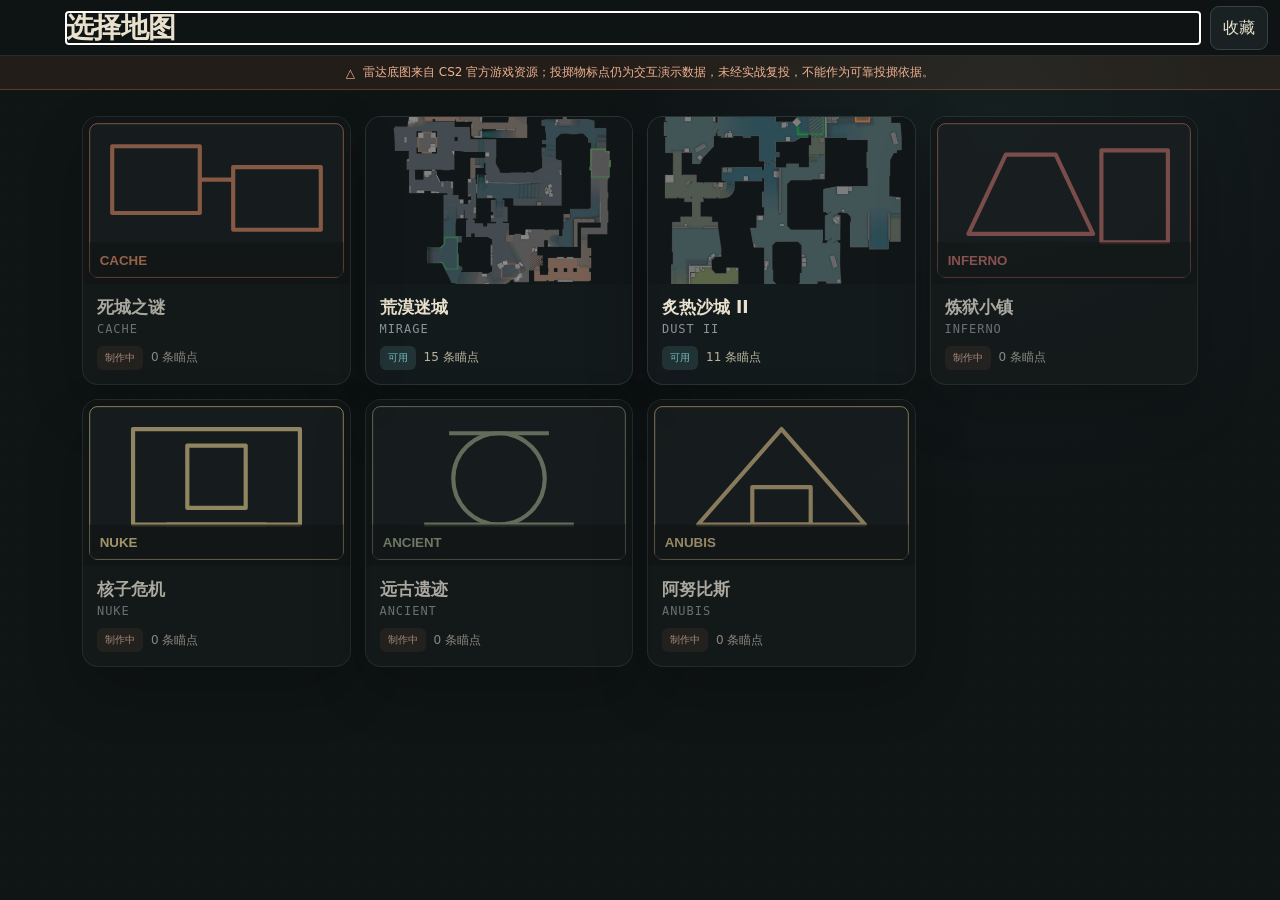
==== commit 273a2ab8: "feat(lineups): replace workbench layout with click-through navigation Switch the offline CS2 lineups" ====
--- a/cs2-lineups/index.html
+++ b/cs2-lineups/index.html
@@ -33,14 +33,18 @@
       --display: "Arial Narrow", "Avenir Next Condensed", "Segoe UI", sans-serif;
       --sans: system-ui, -apple-system, "Segoe UI", "PingFang SC", "Microsoft YaHei", sans-serif;
       --mono: ui-monospace, "SFMono-Regular", Menlo, Monaco, Consolas, monospace;
+      --header-h: 56px;
+      --banner-h: 34px;
     }
 
     * { box-sizing: border-box; }
-    html { background: var(--ink); scroll-behavior: smooth; }
+    html { background: var(--ink); }
+    html, body { overflow-x: hidden; }
     body {
       margin: 0;
       min-width: 320px;
       min-height: 100vh;
+      min-height: 100dvh;
       background:
         radial-gradient(circle at 78% 12%, rgba(117, 191, 192, 0.07), transparent 25rem),
         linear-gradient(135deg, rgba(255, 255, 255, 0.018) 1px, transparent 1px),
@@ -50,10 +54,9 @@
       font-family: var(--sans);
       -webkit-font-smoothing: antialiased;
     }
-    button, input, select, textarea { font: inherit; }
-    button { color: inherit; }
-    button, [role="button"] { -webkit-tap-highlight-color: transparent; }
-    button:focus-visible, input:focus-visible, select:focus-visible, textarea:focus-visible, [role="button"]:focus-visible {
+    button, input, textarea { font: inherit; color: inherit; }
+    button { -webkit-tap-highlight-color: transparent; }
+    button:focus-visible, input:focus-visible, textarea:focus-visible, [role="button"]:focus-visible, a:focus-visible {
       outline: 2px solid var(--aqua);
       outline-offset: 3px;
     }
@@ -66,268 +69,231 @@
       border-radius: 8px;
       background: var(--paper);
       color: var(--ink);
-      transition: top 150ms ease;
     }
     .skip-link:focus { top: 12px; }
     .app {
       min-height: 100vh;
+      min-height: 100dvh;
       display: grid;
-      grid-template-rows: auto auto 1fr auto;
-    }
-    .topbar {
+      grid-template-rows: var(--header-h) var(--banner-h) minmax(0, 1fr);
+    }
+    .nav-header {
       position: sticky;
       top: 0;
       z-index: 30;
-      display: flex;
+      display: grid;
+      grid-template-columns: 44px minmax(0, 1fr) auto;
       align-items: center;
-      justify-content: space-between;
-      gap: 18px;
-      padding: 14px clamp(16px, 3vw, 36px);
+      gap: 10px;
+      min-height: var(--header-h);
+      padding: 6px 12px;
       border-bottom: 1px solid var(--line-soft);
-      background: rgba(15, 20, 21, 0.92);
+      background: rgba(15, 20, 21, 0.94);
       backdrop-filter: blur(18px);
     }
-    .brand { display: flex; align-items: center; gap: 12px; min-width: 0; }
-    .brand-mark {
-      position: relative;
-      width: 34px;
-      height: 34px;
-      border: 1px solid var(--aqua);
-      border-radius: 50%;
-      flex: 0 0 auto;
-    }
-    .brand-mark::before, .brand-mark::after {
-      content: "";
-      position: absolute;
-      background: var(--aqua);
-    }
-    .brand-mark::before { width: 1px; height: 42px; left: 16px; top: -5px; }
-    .brand-mark::after { width: 42px; height: 1px; left: -5px; top: 16px; }
-    .brand-mark i {
-      position: absolute;
-      inset: 9px;
-      border: 2px solid var(--signal);
-      border-radius: 50%;
-      background: var(--ink);
-    }
-    .brand-copy strong {
-      display: block;
-      font-family: var(--display);
-      font-size: 17px;
-      line-height: 1;
-      letter-spacing: 0.08em;
-      text-transform: uppercase;
-    }
-    .brand-copy span {
-      display: block;
-      margin-top: 5px;
-      color: var(--muted);
-      font: 10px/1 var(--mono);
-      letter-spacing: 0.12em;
-      text-transform: uppercase;
-    }
-    .top-actions { display: flex; align-items: center; gap: 8px; }
-    .status-pill, .utility-button {
+    #backButton, .icon-button, .header-chip, .header-action {
       display: inline-flex;
       align-items: center;
       justify-content: center;
-      gap: 7px;
-      min-height: 38px;
-      padding: 8px 12px;
+      min-width: 44px;
+      min-height: 44px;
+      padding: 0 12px;
       border: 1px solid var(--line);
       border-radius: 9px;
       background: var(--panel);
-      color: var(--paper-dim);
-      font-size: 12px;
-    }
-    .status-pill { font-family: var(--mono); }
-    .status-dot { width: 7px; height: 7px; border-radius: 50%; background: var(--signal); box-shadow: 0 0 0 4px var(--signal-soft); }
-    .utility-button { cursor: pointer; }
-    .utility-button:hover { border-color: var(--aqua); color: var(--paper); }
-    .demo-banner {
+      color: var(--paper);
+      cursor: pointer;
+    }
+    #backButton[hidden] { visibility: hidden; }
+    #backButton:hover, .icon-button:hover, .header-action:hover { border-color: var(--aqua); }
+    #screenTitle {
+      margin: 0;
+      min-width: 0;
+      font-family: var(--display);
+      font-size: clamp(18px, 4vw, 28px);
+      font-weight: 680;
+      letter-spacing: -0.02em;
+      line-height: 1.15;
+      overflow: hidden;
+      text-overflow: ellipsis;
+      white-space: nowrap;
+    }
+    #screenActions { display: flex; align-items: center; justify-content: flex-end; gap: 8px; flex-wrap: wrap; }
+    .header-chip {
+      cursor: default;
+      color: var(--aqua);
+      border-color: rgba(117, 191, 192, 0.45);
+      background: var(--aqua-soft);
+      font: 12px var(--mono);
+    }
+    .header-action.is-active { color: var(--flash); border-color: var(--flash); }
+    .demo-boundary {
       display: flex;
       justify-content: center;
       align-items: center;
       gap: 8px;
-      min-height: 34px;
-      padding: 7px 16px;
+      min-height: var(--banner-h);
+      padding: 6px 16px;
       border-bottom: 1px solid rgba(233, 121, 69, 0.3);
       background: rgba(233, 121, 69, 0.09);
       color: #f0b18f;
       font-size: 12px;
       text-align: center;
     }
-    .workspace {
+    #screenHost {
+      min-width: 0;
+      min-height: 0;
+      overflow: auto;
+      outline: none;
+    }
+    .screen {
+      width: min(1180px, 100%);
+      margin: 0 auto;
+      padding: 18px clamp(14px, 3vw, 32px) 32px;
+    }
+    .screen-radar, .screen-lineup {
       width: 100%;
-      max-width: 1680px;
-      margin: 0 auto;
-      padding: clamp(14px, 2.4vw, 30px);
+      max-width: none;
+      padding: 0;
+    }
+    .eyebrow {
+      color: var(--aqua);
+      font: 11px/1.2 var(--mono);
+      letter-spacing: 0.12em;
+      text-transform: uppercase;
+    }
+    .maps-grid {
       display: grid;
-      grid-template-columns: minmax(0, 1.5fr) minmax(340px, 0.66fr);
-      gap: 18px;
-      align-items: start;
-    }
-    .map-column, .side-panel {
-      min-width: 0;
+      grid-template-columns: repeat(auto-fit, minmax(240px, 1fr));
+      gap: 14px;
+      margin-top: 8px;
+    }
+    .map-card {
+      display: flex;
+      flex-direction: column;
+      min-height: 44px;
+      padding: 0;
+      overflow: hidden;
       border: 1px solid var(--line-soft);
+      border-radius: 16px;
+      background: rgba(20, 27, 29, 0.9);
+      box-shadow: var(--shadow);
+      text-align: left;
+      cursor: pointer;
+    }
+    .map-card:hover { border-color: var(--aqua); transform: translateY(-1px); }
+    .map-card:disabled, .map-card.is-disabled {
+      cursor: not-allowed;
+      opacity: 0.72;
+      transform: none;
+      filter: saturate(0.65);
+    }
+    .map-card:disabled:hover, .map-card.is-disabled:hover { border-color: var(--line-soft); }
+    .map-thumb {
+      display: block;
+      width: 100%;
+      aspect-ratio: 16 / 10;
+      object-fit: cover;
+      background: #111718;
+    }
+    .map-copy { padding: 12px 14px 14px; }
+    .map-copy strong { display: block; font-size: 17px; }
+    .map-copy em {
+      display: block;
+      margin-top: 3px;
+      color: var(--muted);
+      font: 12px var(--mono);
+      font-style: normal;
+      letter-spacing: 0.08em;
+      text-transform: uppercase;
+    }
+    .map-meta {
+      display: flex;
+      align-items: center;
+      justify-content: space-between;
+      gap: 8px;
+      margin-top: 10px;
+      color: var(--paper-dim);
+      font-size: 12px;
+    }
+    .status-badge {
+      display: inline-flex;
+      align-items: center;
+      min-height: 24px;
+      padding: 0 8px;
+      border-radius: 6px;
+      background: var(--aqua-soft);
+      color: var(--aqua);
+      font: 10px var(--mono);
+    }
+    .status-badge.soon {
+      background: rgba(233, 121, 69, 0.12);
+      color: #f0b18f;
+    }
+    .side-grid {
+      display: grid;
+      grid-template-columns: repeat(2, minmax(0, 1fr));
+      gap: 16px;
+      margin-top: 18px;
+    }
+    .side-card {
+      min-height: 220px;
+      padding: 22px;
+      border: 1px solid var(--line);
       border-radius: 18px;
-      background: rgba(20, 27, 29, 0.84);
-      box-shadow: var(--shadow);
-      overflow: hidden;
-    }
-    .control-deck {
+      background: linear-gradient(160deg, rgba(117, 191, 192, 0.08), rgba(20, 27, 29, 0.92));
+      text-align: left;
+      cursor: pointer;
+    }
+    .side-card[data-side="T"] { background: linear-gradient(160deg, rgba(233, 121, 69, 0.14), rgba(20, 27, 29, 0.92)); }
+    .side-card strong { display: block; font-family: var(--display); font-size: clamp(36px, 8vw, 64px); line-height: 0.95; }
+    .side-card span { display: block; margin-top: 10px; color: var(--muted); font-size: 14px; }
+    .side-card:hover { border-color: var(--paper); }
+    .radar-shell {
       display: grid;
-      grid-template-columns: auto auto minmax(0, 1fr) auto;
-      gap: 12px;
-      align-items: center;
-      padding: 14px;
+      grid-template-rows: auto minmax(0, 1fr);
+      min-height: calc(100dvh - var(--header-h) - var(--banner-h));
+    }
+    .mode-bar {
+      display: flex;
+      gap: 8px;
+      padding: 8px 12px;
       border-bottom: 1px solid var(--line-soft);
       background: var(--panel);
     }
-    .mode-switch, .side-switch, .filter-row {
-      display: flex;
-      gap: 5px;
-      align-items: center;
-      flex-wrap: wrap;
-    }
-    .map-picker {
-      display: flex;
-      align-items: center;
-      gap: 8px;
-      min-height: 38px;
-      padding: 0 9px;
-      border: 1px solid var(--line);
-      border-radius: 8px;
-      background: var(--ink-2);
-    }
-    .map-picker span {
-      color: var(--muted);
-      font: 10px var(--mono);
-      letter-spacing: 0.08em;
-      text-transform: uppercase;
-    }
-    .map-select {
-      min-width: 130px;
-      border: 0;
-      background: transparent;
-      color: var(--paper);
-      cursor: pointer;
-      outline: 0;
-      font-size: 12px;
-    }
-    .mode-button, .side-button, .filter-button, .objective-button {
-      min-height: 38px;
+    .mode-button {
+      flex: 1;
+      min-height: 44px;
       border: 1px solid transparent;
-      border-radius: 8px;
-      padding: 8px 12px;
+      border-radius: 9px;
       background: transparent;
       color: var(--muted);
       cursor: pointer;
-      transition: color 120ms ease, background 120ms ease, border-color 120ms ease, transform 120ms ease;
-    }
-    .mode-button:hover, .side-button:hover, .filter-button:hover, .objective-button:hover { color: var(--paper); background: var(--panel-2); }
-    .mode-button.is-active, .side-button.is-active {
+    }
+    .mode-button.is-active {
       color: var(--paper);
       border-color: var(--line);
       background: var(--panel-3);
-    }
-    .mode-button.is-active { box-shadow: inset 0 -2px 0 var(--signal); }
-    .side-button.is-active { border-color: var(--aqua); color: var(--aqua); }
-    .filter-row { justify-content: flex-end; }
-    .filter-button {
+      box-shadow: inset 0 -2px 0 var(--signal);
+    }
+    .radar-stage {
       position: relative;
-      min-width: 40px;
-      min-height: 34px;
-      padding: 6px 9px;
-      font-size: 12px;
-    }
-    .filter-button.is-active { background: var(--paper); color: var(--ink); }
-    .filter-button[data-filter="smoke"]::before,
-    .filter-button[data-filter="flash"]::before,
-    .filter-button[data-filter="molotov"]::before,
-    .filter-button[data-filter="he"]::before {
-      content: "";
-      width: 7px;
-      height: 7px;
-      display: inline-block;
-      margin-right: 6px;
-      border-radius: 50%;
-      background: currentColor;
-    }
-    .map-stage {
-      position: relative;
-      min-height: min(70vh, 860px);
+      min-height: 0;
+      display: grid;
+      place-items: center;
       background:
         linear-gradient(rgba(117, 191, 192, 0.035) 1px, transparent 1px),
         linear-gradient(90deg, rgba(117, 191, 192, 0.035) 1px, transparent 1px),
         #111718;
       background-size: 40px 40px;
       overflow: hidden;
-      isolation: isolate;
-    }
-    .map-stage::before {
-      content: "";
-      position: absolute;
-      inset: 0;
-      pointer-events: none;
-      z-index: 2;
-      box-shadow: inset 0 0 100px rgba(0, 0, 0, 0.48);
-    }
-    #radar {
-      display: block;
-      width: 100%;
-      height: min(70vh, 860px);
-      min-height: 560px;
-      cursor: crosshair;
-      touch-action: manipulation;
-    }
-    #radarImage {
-      pointer-events: none;
-      opacity: 0.92;
-    }
-    .zone-shape {
-      fill: transparent;
-      stroke: transparent;
-      stroke-width: 3;
-      transition: fill 150ms ease, stroke 150ms ease;
-    }
-    .zone-shape.is-current { fill: rgba(233, 121, 69, 0.16); stroke: var(--signal); }
-    .zone-shape.is-neighbor { fill: rgba(117, 191, 192, 0.09); stroke: rgba(117, 191, 192, 0.48); }
-    .zone-label {
-      font-family: var(--mono);
-      font-size: 15px;
-      fill: #879496;
-      text-anchor: middle;
-      pointer-events: none;
-      letter-spacing: 0.04em;
-      display: none;
-    }
-    .compass-line { stroke: rgba(117, 191, 192, 0.18); stroke-width: 2; stroke-dasharray: 8 10; }
-    .station-marker, .spawn-marker { cursor: pointer; }
-    .station-marker .marker-halo { fill: rgba(117, 191, 192, 0.16); stroke: rgba(117, 191, 192, 0.56); stroke-width: 2; }
-    .station-marker .marker-core { fill: var(--aqua); }
-    .station-marker.is-far .marker-halo { fill: rgba(137, 149, 151, 0.1); stroke: rgba(137, 149, 151, 0.5); stroke-dasharray: 4 4; }
-    .station-marker text, .spawn-marker text {
-      fill: var(--ink);
-      font: 700 13px var(--mono);
-      text-anchor: middle;
-      pointer-events: none;
-    }
-    .station-marker:hover .marker-halo, .station-marker:focus .marker-halo { stroke: var(--paper); stroke-width: 4; }
-    .spawn-marker .marker-halo { fill: rgba(233, 121, 69, 0.17); stroke: var(--signal); stroke-width: 2; }
-    .spawn-marker .marker-core { fill: var(--signal); }
-    .spawn-marker.is-selected .marker-halo { stroke: var(--paper); stroke-width: 5; }
-    .route-line { fill: none; stroke: var(--signal); stroke-width: 6; stroke-dasharray: 12 10; opacity: 0.85; marker-end: url(#arrowHead); }
-    .target-marker { fill: var(--signal); stroke: var(--paper); stroke-width: 3; }
-    .current-ring { fill: none; stroke: var(--signal); stroke-width: 4; transform-origin: center; animation: locatePulse 1.8s ease-out infinite; }
-    .current-dot { fill: var(--signal); stroke: var(--paper); stroke-width: 3; }
-    @keyframes locatePulse { from { opacity: 0.9; transform: scale(0.55); } to { opacity: 0; transform: scale(1.35); } }
+    }
     .map-overlay-head {
       position: absolute;
-      left: 16px;
-      top: 16px;
+      left: 12px;
+      top: 12px;
       z-index: 4;
-      max-width: min(430px, calc(100% - 32px));
+      max-width: min(430px, calc(100% - 24px));
       padding: 11px 13px;
       border: 1px solid var(--line);
       border-radius: 10px;
@@ -337,384 +303,183 @@
     }
     .map-overlay-head strong { display: block; font-size: 13px; }
     .map-overlay-head span { display: block; margin-top: 4px; color: var(--muted); font-size: 11px; line-height: 1.45; }
-    .map-legend {
-      position: absolute;
-      left: 16px;
-      bottom: 16px;
-      z-index: 4;
-      display: flex;
-      flex-wrap: wrap;
-      gap: 8px;
-      max-width: calc(100% - 32px);
-    }
-    .legend-chip {
-      display: inline-flex;
+    #radar {
+      display: block;
+      width: min(100%, calc(100dvh - var(--header-h) - var(--banner-h) - 60px));
+      height: auto;
+      max-height: calc(100dvh - var(--header-h) - var(--banner-h) - 12px);
+      aspect-ratio: 1;
+      cursor: crosshair;
+      touch-action: manipulation;
+    }
+    .radar-shell.is-opening #radar { cursor: default; }
+    #radarImage { pointer-events: none; opacity: 0.92; }
+    .zone-shape { fill: transparent; stroke: transparent; stroke-width: 3; }
+    .zone-shape.is-current { fill: rgba(233, 121, 69, 0.16); stroke: var(--signal); }
+    .zone-shape.is-neighbor { fill: rgba(117, 191, 192, 0.09); stroke: rgba(117, 191, 192, 0.48); }
+    .zone-label { display: none; }
+    .station-marker, .spawn-marker { cursor: pointer; }
+    .station-marker .marker-halo { fill: rgba(117, 191, 192, 0.16); stroke: rgba(117, 191, 192, 0.56); stroke-width: 2; }
+    .station-marker .marker-core { fill: var(--aqua); }
+    .spawn-marker .marker-halo { fill: rgba(233, 121, 69, 0.17); stroke: var(--signal); stroke-width: 2; }
+    .spawn-marker .marker-core { fill: var(--signal); }
+    .spawn-marker.is-selected .marker-halo { stroke: var(--paper); stroke-width: 5; }
+    .station-marker text, .spawn-marker text {
+      fill: var(--ink);
+      font: 700 13px var(--mono);
+      text-anchor: middle;
+      pointer-events: none;
+    }
+    .route-line { fill: none; stroke: var(--signal); stroke-width: 6; stroke-dasharray: 12 10; opacity: 0.85; marker-end: url(#arrowHead); }
+    .current-ring { fill: none; stroke: var(--signal); stroke-width: 4; transform-origin: center; animation: locatePulse 1.8s ease-out infinite; }
+    .current-dot { fill: var(--signal); stroke: var(--paper); stroke-width: 3; }
+    @keyframes locatePulse { from { opacity: 0.9; transform: scale(0.55); } to { opacity: 0; transform: scale(1.35); } }
+    .location-summary span { display: block; margin-top: 4px; color: var(--muted); font-size: 12px; }
+    .location-summary {
+      display: grid;
+      grid-template-columns: 92px minmax(0, 1fr);
+      gap: 12px;
       align-items: center;
-      gap: 6px;
-      min-height: 30px;
-      padding: 6px 9px;
-      border: 1px solid var(--line);
-      border-radius: 7px;
-      background: rgba(15, 20, 21, 0.84);
-      color: var(--paper-dim);
-      font-size: 11px;
-    }
-    .legend-chip i { width: 8px; height: 8px; border-radius: 50%; background: var(--aqua); }
-    .legend-chip.current i { background: var(--signal); }
-    .legend-chip.far i { background: var(--muted); }
-    .side-panel {
-      position: sticky;
-      top: 82px;
-      max-height: calc(100vh - 102px);
-      display: flex;
-      flex-direction: column;
-    }
-    .panel-head {
-      padding: 18px;
-      border-bottom: 1px solid var(--line-soft);
-      background: var(--panel);
-    }
-    .eyebrow {
-      color: var(--aqua);
-      font: 11px/1.2 var(--mono);
-      letter-spacing: 0.12em;
-      text-transform: uppercase;
-    }
-    .panel-head h1 {
-      margin: 8px 0 5px;
-      font-family: var(--display);
-      font-size: clamp(24px, 3vw, 34px);
-      line-height: 1;
-      font-weight: 680;
-      letter-spacing: -0.02em;
-    }
-    .panel-head p { margin: 0; color: var(--muted); font-size: 13px; line-height: 1.5; }
-    .search-row { display: grid; grid-template-columns: 1fr auto; gap: 8px; margin-top: 14px; }
-    .search-input {
-      width: 100%;
-      min-height: 42px;
-      border: 1px solid var(--line);
-      border-radius: 9px;
-      background: var(--ink-2);
-      color: var(--paper);
-      padding: 9px 12px;
-    }
-    .search-input::placeholder { color: #687476; }
-    .favorite-toggle {
-      min-width: 44px;
-      min-height: 42px;
-      border: 1px solid var(--line);
-      border-radius: 9px;
-      background: var(--ink-2);
-      color: var(--paper-dim);
-      cursor: pointer;
-    }
-    .favorite-toggle.is-active { color: var(--flash); border-color: var(--flash); background: rgba(228, 199, 107, 0.08); }
-    .panel-body { min-height: 0; padding: 16px; overflow-y: auto; }
-    .location-readout {
+      margin-bottom: 16px;
+      padding: 10px;
+      border: 1px solid var(--line-soft);
+      border-radius: 12px;
+      background: rgba(255, 255, 255, 0.03);
+    }
+    .mini-radar {
+      width: 92px;
+      height: 92px;
+      border-radius: 10px;
+      background: #111718;
+      overflow: hidden;
+      pointer-events: none;
+    }
+    .mini-radar svg { display: block; width: 100%; height: 100%; }
+    .nade-section { margin-bottom: 18px; }
+    .nade-section h2 {
       display: flex;
       align-items: center;
-      justify-content: space-between;
-      gap: 12px;
-      margin-bottom: 12px;
-      padding: 11px 12px;
-      border: 1px solid var(--line-soft);
-      border-radius: 10px;
-      background: rgba(255, 255, 255, 0.025);
-    }
-    .location-readout strong { display: block; font-size: 13px; }
-    .location-readout span { display: block; margin-top: 2px; color: var(--muted); font: 11px var(--mono); }
-    .result-count {
-      flex: 0 0 auto;
-      padding: 4px 8px;
-      border-radius: 6px;
-      background: var(--aqua-soft);
-      color: var(--aqua);
-      font: 11px var(--mono);
-    }
-    .empty-state {
+      gap: 8px;
+      margin: 0 0 8px;
+      font-size: 14px;
+    }
+    .lineup-card {
+      width: 100%;
       display: grid;
-      place-items: center;
-      min-height: 260px;
-      padding: 34px 20px;
-      border: 1px dashed var(--line);
-      border-radius: 14px;
-      text-align: center;
-      color: var(--muted);
-    }
-    .empty-state .locator {
-      position: relative;
-      width: 68px;
-      height: 68px;
-      margin-bottom: 18px;
-      border: 1px solid var(--line);
-      border-radius: 50%;
-    }
-    .empty-state .locator::before, .empty-state .locator::after {
-      content: "";
-      position: absolute;
-      background: var(--line);
-    }
-    .empty-state .locator::before { width: 1px; height: 86px; top: -10px; left: 33px; }
-    .empty-state .locator::after { width: 86px; height: 1px; top: 33px; left: -10px; }
-    .empty-state strong { display: block; color: var(--paper); font-size: 15px; }
-    .empty-state p { margin: 7px 0 0; max-width: 260px; font-size: 12px; line-height: 1.55; }
-    .station-group {
-      margin-bottom: 10px;
+      grid-template-columns: 44px minmax(0, 1fr) auto;
+      gap: 10px;
+      align-items: center;
+      min-height: 72px;
+      margin-bottom: 8px;
+      padding: 10px 12px;
       border: 1px solid var(--line-soft);
       border-radius: 12px;
-      overflow: hidden;
       background: rgba(255, 255, 255, 0.025);
-      scroll-margin-top: 12px;
-    }
-    .station-head {
-      display: flex;
-      align-items: center;
-      justify-content: space-between;
-      gap: 10px;
-      padding: 11px 12px;
-      border-bottom: 1px solid var(--line-soft);
-    }
-    .station-head strong { font-size: 13px; }
-    .station-head span { color: var(--muted); font: 10px var(--mono); }
-    .station-tag { display: inline-flex; align-items: center; gap: 6px; }
-    .station-tag::before { content: ""; width: 7px; height: 7px; border-radius: 50%; background: var(--aqua); }
-    .station-group.is-far .station-tag::before { background: var(--muted); }
-    .lineup-list { padding: 6px; }
-    .lineup-row {
-      width: 100%;
-      display: grid;
-      grid-template-columns: auto minmax(0, 1fr) auto;
-      align-items: center;
-      gap: 10px;
-      min-height: 52px;
-      padding: 8px;
-      border: 0;
-      border-radius: 8px;
-      background: transparent;
       text-align: left;
       cursor: pointer;
     }
-    .lineup-row:hover { background: var(--panel-2); }
+    .lineup-card:hover { background: var(--panel-2); }
     .nade-icon {
       display: inline-grid;
       place-items: center;
-      width: 30px;
-      height: 30px;
+      width: 36px;
+      height: 36px;
       border: 1px solid currentColor;
       border-radius: 50%;
-      font: 700 10px var(--mono);
+      font: 700 12px var(--mono);
     }
     .nade-icon.smoke { color: var(--smoke); }
     .nade-icon.flash { color: var(--flash); }
     .nade-icon.molotov { color: var(--fire); }
     .nade-icon.he { color: var(--he); }
     .lineup-main { min-width: 0; }
-    .lineup-main strong { display: block; overflow: hidden; text-overflow: ellipsis; white-space: nowrap; font-size: 13px; }
-    .lineup-main span { display: block; margin-top: 3px; overflow: hidden; text-overflow: ellipsis; white-space: nowrap; color: var(--muted); font-size: 11px; }
-    .row-arrow { color: var(--muted); }
-    .opening-config { display: grid; gap: 16px; }
-    .config-section {
-      padding: 14px;
-      border: 1px solid var(--line-soft);
-      border-radius: 12px;
-      background: rgba(255, 255, 255, 0.022);
-    }
-    .section-title {
-      display: flex;
-      align-items: baseline;
-      justify-content: space-between;
-      gap: 12px;
-      margin-bottom: 11px;
-    }
-    .section-title strong { font-size: 13px; }
-    .section-title span { color: var(--muted); font: 10px var(--mono); }
-    .spawn-grid { display: grid; grid-template-columns: repeat(2, minmax(0, 1fr)); gap: 8px; }
-    .spawn-card {
-      min-width: 0;
-      padding: 0;
-      border: 1px solid var(--line);
-      border-radius: 10px;
-      background: var(--ink-2);
-      overflow: hidden;
-      text-align: left;
-      cursor: pointer;
-    }
-    .spawn-card:hover, .spawn-card.is-active { border-color: var(--signal); }
-    .spawn-card.is-active { box-shadow: inset 0 0 0 1px var(--signal); }
-    .spawn-view {
-      position: relative;
-      height: 72px;
-      background:
-        linear-gradient(165deg, transparent 48%, rgba(233, 225, 205, 0.1) 49%, rgba(233, 225, 205, 0.1) 52%, transparent 53%),
-        linear-gradient(15deg, #283334, #141a1b 65%);
-      overflow: hidden;
-    }
-    .spawn-view::before {
-      content: "";
-      position: absolute;
-      left: 50%;
-      bottom: -22px;
-      width: 90px;
-      height: 70px;
-      border: 1px solid rgba(117, 191, 192, 0.25);
-      transform: translateX(-50%) perspective(80px) rotateX(55deg);
-    }
-    .spawn-cross {
-      position: absolute;
-      left: var(--spawn-x, 50%);
-      top: var(--spawn-y, 45%);
-      width: 14px;
-      height: 14px;
-      transform: translate(-50%, -50%);
-    }
-    .spawn-cross::before, .spawn-cross::after { content: ""; position: absolute; background: var(--signal); }
-    .spawn-cross::before { width: 14px; height: 1px; left: 0; top: 6px; }
-    .spawn-cross::after { width: 1px; height: 14px; left: 6px; top: 0; }
-    .spawn-copy { padding: 9px 10px; }
-    .spawn-copy strong { display: block; font: 12px var(--mono); }
-    .spawn-copy span { display: block; margin-top: 3px; color: var(--muted); font-size: 10px; overflow: hidden; text-overflow: ellipsis; white-space: nowrap; }
-    .objective-grid { display: grid; grid-template-columns: repeat(3, minmax(0, 1fr)); gap: 7px; }
-    .objective-button {
-      min-width: 0;
-      padding: 9px 5px;
-      border-color: var(--line);
-      background: var(--ink-2);
-      font-size: 11px;
-    }
-    .objective-button.is-active { border-color: var(--aqua); color: var(--aqua); background: var(--aqua-soft); }
-    .plan-card {
-      border: 1px solid rgba(233, 121, 69, 0.35);
-      border-radius: 13px;
-      background: linear-gradient(145deg, rgba(233, 121, 69, 0.1), rgba(255,255,255,0.02));
-      overflow: hidden;
-    }
-    .plan-head { padding: 15px; border-bottom: 1px solid var(--line-soft); }
-    .plan-head .route-code { color: var(--signal); font: 10px var(--mono); letter-spacing: 0.1em; }
-    .plan-head h2 { margin: 6px 0 4px; font-family: var(--display); font-size: 23px; line-height: 1.1; }
-    .plan-head p { margin: 0; color: var(--muted); font-size: 12px; }
-    .loadout { display: flex; flex-wrap: wrap; gap: 6px; margin-top: 12px; }
-    .loadout span { padding: 5px 8px; border: 1px solid var(--line); border-radius: 6px; background: var(--ink-2); font: 10px var(--mono); }
-    .plan-steps { padding: 8px 15px 14px; }
-    .plan-step {
-      position: relative;
-      padding: 10px 0 10px 30px;
-      border-bottom: 1px solid var(--line-soft);
-    }
-    .plan-step:last-child { border-bottom: 0; }
-    .plan-step::before {
-      content: attr(data-step);
-      position: absolute;
-      left: 0;
-      top: 11px;
+    .lineup-main strong { display: block; overflow: hidden; text-overflow: ellipsis; white-space: nowrap; font-size: 14px; }
+    .lineup-main span { display: block; margin-top: 3px; color: var(--muted); font-size: 12px; overflow: hidden; text-overflow: ellipsis; white-space: nowrap; }
+    .lineup-flags { display: flex; flex-direction: column; align-items: flex-end; gap: 4px; color: var(--paper-dim); font: 10px var(--mono); }
+    .empty-state {
       display: grid;
       place-items: center;
-      width: 20px;
-      height: 20px;
-      border: 1px solid var(--line);
-      border-radius: 50%;
-      color: var(--paper-dim);
-      font: 9px var(--mono);
-    }
-    .plan-step strong { display: block; font-size: 12px; }
-    .plan-step span { display: block; margin-top: 3px; color: var(--muted); font-size: 11px; line-height: 1.45; }
+      min-height: 240px;
+      padding: 28px 16px;
+      border: 1px dashed var(--line);
+      border-radius: 14px;
+      text-align: center;
+      color: var(--muted);
+    }
+    .empty-state strong { display: block; color: var(--paper); font-size: 16px; }
+    .empty-state p { margin: 8px 0 16px; max-width: 280px; font-size: 13px; line-height: 1.55; }
+    .empty-actions, .plan-actions, .detail-actions, .stepper-actions {
+      display: flex;
+      flex-wrap: wrap;
+      gap: 8px;
+      justify-content: center;
+    }
     .primary-button, .secondary-button {
-      min-height: 42px;
+      min-height: 44px;
+      min-width: 44px;
       border-radius: 9px;
       padding: 9px 14px;
       cursor: pointer;
     }
     .primary-button { border: 1px solid var(--signal); background: var(--signal); color: #17110d; font-weight: 700; }
-    .primary-button:hover { filter: brightness(1.08); transform: translateY(-1px); }
     .secondary-button { border: 1px solid var(--line); background: var(--panel-2); color: var(--paper); }
-    .plan-actions { display: flex; gap: 8px; padding: 0 15px 15px; }
-    .plan-actions button { flex: 1; }
-    .stepper {
-      padding: 16px;
-      border: 1px solid var(--line);
-      border-radius: 13px;
-      background: var(--ink-2);
-    }
-    .stepper-meta { display: flex; justify-content: space-between; gap: 12px; color: var(--muted); font: 10px var(--mono); }
-    .stepper h3 { margin: 13px 0 6px; font-family: var(--display); font-size: 24px; }
-    .stepper p { margin: 0 0 14px; color: var(--paper-dim); font-size: 12px; line-height: 1.55; }
-    .progress-track { height: 4px; margin: 10px 0 16px; border-radius: 99px; background: var(--line); overflow: hidden; }
-    .progress-track i { display: block; height: 100%; width: 0; background: var(--signal); transition: width 180ms ease; }
-    .stepper-actions { display: grid; grid-template-columns: auto 1fr; gap: 8px; }
-    .panel-hidden { display: none !important; }
-    dialog {
-      width: min(920px, calc(100vw - 24px));
-      max-height: min(860px, calc(100vh - 24px));
-      padding: 0;
-      border: 1px solid var(--line);
-      border-radius: 18px;
-      background: var(--panel);
-      color: var(--paper);
-      box-shadow: 0 40px 120px rgba(0, 0, 0, 0.62);
-      overflow: hidden;
-    }
-    dialog::backdrop { background: rgba(4, 7, 8, 0.78); backdrop-filter: blur(8px); }
-    .dialog-head {
-      display: flex;
-      align-items: flex-start;
-      justify-content: space-between;
-      gap: 16px;
-      padding: 18px 20px;
-      border-bottom: 1px solid var(--line-soft);
-    }
-    .dialog-head .route-code { color: var(--aqua); font: 10px var(--mono); letter-spacing: 0.08em; }
-    .dialog-head h2 { margin: 6px 0 0; font-family: var(--display); font-size: clamp(24px, 4vw, 36px); line-height: 1; }
-    .icon-button {
+    .screen-lineup .detail-stage {
+      position: relative;
+      display: grid;
+      grid-template-columns: 44px minmax(0, 1fr) 44px;
+      align-items: stretch;
+      min-height: min(62vh, 720px);
+      background: #101617;
+    }
+    .detail-media {
+      position: relative;
+      min-height: min(62vh, 720px);
       display: grid;
       place-items: center;
-      width: 40px;
-      height: 40px;
-      border: 1px solid var(--line);
-      border-radius: 9px;
-      background: var(--ink-2);
+      overflow: hidden;
+      touch-action: pan-y;
+    }
+    .detail-media img {
+      display: block;
+      width: 100%;
+      height: 100%;
+      max-height: min(62vh, 720px);
+      object-fit: contain;
+    }
+    .media-missing {
+      display: grid;
+      place-items: center;
+      width: min(92%, 640px);
+      min-height: 220px;
+      border: 1px dashed var(--line);
+      border-radius: 14px;
+      color: var(--paper);
+      font-size: 18px;
+      letter-spacing: 0.04em;
+    }
+    .media-label {
+      position: absolute;
+      left: 12px;
+      bottom: 12px;
+      padding: 6px 8px;
+      border-radius: 6px;
+      background: rgba(15, 20, 21, 0.82);
+      color: var(--paper-dim);
+      font: 10px var(--mono);
+    }
+    .media-nav {
+      min-width: 44px;
+      min-height: 44px;
+      border: 0;
+      background: rgba(15, 20, 21, 0.35);
+      font-size: 28px;
       cursor: pointer;
-      flex: 0 0 auto;
-    }
-    .dialog-body { max-height: calc(100vh - 130px); overflow-y: auto; padding: 20px; }
-    .detail-meta { display: flex; flex-wrap: wrap; gap: 7px; margin-bottom: 14px; }
-    .meta-chip { padding: 5px 8px; border: 1px solid var(--line); border-radius: 6px; background: var(--ink-2); color: var(--paper-dim); font: 10px var(--mono); }
-    .meta-chip.demo { border-color: rgba(233, 121, 69, 0.5); color: #f0b18f; }
-    .frame-tabs { display: flex; gap: 5px; margin-bottom: 9px; }
-    .frame-tab {
-      min-height: 36px;
-      padding: 7px 11px;
-      border: 1px solid var(--line);
-      border-radius: 8px;
-      background: var(--ink-2);
-      color: var(--muted);
-      cursor: pointer;
-    }
-    .frame-tab.is-active { border-color: var(--aqua); color: var(--aqua); background: var(--aqua-soft); }
-    .frame-art {
-      position: relative;
-      aspect-ratio: 16 / 9;
-      border: 1px solid var(--line);
-      border-radius: 13px;
-      background: #101617;
-      overflow: hidden;
-    }
-    .frame-art svg { display: block; width: 100%; height: 100%; }
-    .frame-watermark {
-      position: absolute;
-      right: 12px;
-      bottom: 10px;
-      padding: 5px 7px;
-      border: 1px solid rgba(233, 121, 69, 0.42);
-      border-radius: 5px;
-      background: rgba(15, 20, 21, 0.8);
-      color: #ef9f78;
-      font: 9px var(--mono);
-      letter-spacing: 0.08em;
-    }
-    .detail-grid { display: grid; grid-template-columns: 1fr 1fr; gap: 12px; margin-top: 14px; }
+    }
+    .detail-body { width: min(920px, 100%); margin: 0 auto; padding: 16px clamp(14px, 3vw, 28px) 32px; }
+    .detail-grid { display: grid; grid-template-columns: 1fr 1fr; gap: 12px; }
     .detail-block { padding: 13px; border: 1px solid var(--line-soft); border-radius: 10px; background: rgba(255,255,255,0.02); }
     .detail-block strong { display: block; margin-bottom: 6px; font-size: 12px; }
-    .detail-block p { margin: 0; color: var(--paper-dim); font-size: 12px; line-height: 1.55; }
+    .detail-block p { margin: 0; color: var(--paper-dim); font-size: 13px; line-height: 1.55; }
     .note-label { display: block; margin: 15px 0 6px; color: var(--paper-dim); font-size: 12px; }
     .note-box {
       width: 100%;
@@ -726,8 +491,42 @@
       color: var(--paper);
       padding: 10px 11px;
     }
-    .detail-actions { display: flex; gap: 8px; margin-top: 12px; }
-    .detail-actions button { flex: 1; }
+    .meta-chip { padding: 5px 8px; border: 1px solid var(--line); border-radius: 6px; background: var(--ink-2); color: var(--paper-dim); font: 10px var(--mono); }
+    .meta-chip.demo { border-color: rgba(233, 121, 69, 0.5); color: #f0b18f; }
+    .detail-meta { display: flex; flex-wrap: wrap; gap: 7px; margin-bottom: 14px; }
+    .objective-grid, .spawn-grid {
+      display: grid;
+      gap: 10px;
+    }
+    .objective-grid { grid-template-columns: repeat(3, minmax(0, 1fr)); }
+    .spawn-grid { grid-template-columns: repeat(auto-fit, minmax(160px, 1fr)); }
+    .objective-button, .spawn-card {
+      min-height: 88px;
+      padding: 14px;
+      border: 1px solid var(--line);
+      border-radius: 12px;
+      background: var(--ink-2);
+      text-align: left;
+      cursor: pointer;
+    }
+    .objective-button.is-active, .spawn-card.is-active { border-color: var(--aqua); color: var(--aqua); }
+    .spawn-card strong, .objective-button strong { display: block; font-size: 16px; }
+    .spawn-card span, .objective-button span { display: block; margin-top: 6px; color: var(--muted); font-size: 12px; }
+    .plan-card, .stepper {
+      border: 1px solid rgba(233, 121, 69, 0.35);
+      border-radius: 13px;
+      background: linear-gradient(145deg, rgba(233, 121, 69, 0.1), rgba(255,255,255,0.02));
+      overflow: hidden;
+    }
+    .plan-head, .stepper { padding: 16px; }
+    .plan-head h2, .stepper h2, .stepper h3 { margin: 6px 0 8px; font-family: var(--display); font-size: 26px; }
+    .plan-steps { padding: 8px 16px 16px; }
+    .plan-step { padding: 10px 0; border-bottom: 1px solid var(--line-soft); }
+    .plan-step:last-child { border-bottom: 0; }
+    .loadout { display: flex; flex-wrap: wrap; gap: 6px; margin-top: 12px; }
+    .loadout span { padding: 5px 8px; border: 1px solid var(--line); border-radius: 6px; background: var(--ink-2); font: 10px var(--mono); }
+    .progress-track { height: 4px; margin: 10px 0 16px; border-radius: 99px; background: var(--line); overflow: hidden; }
+    .progress-track i { display: block; height: 100%; background: var(--signal); }
     .toast {
       position: fixed;
       left: 50%;
@@ -744,296 +543,48 @@
       transform: translate(-50%, 24px);
       opacity: 0;
       pointer-events: none;
-      transition: opacity 150ms ease, transform 150ms ease;
-    }
-    .toast.is-visible { opacity: 1; transform: translate(-50%, 0); }
-    .page-foot {
-      display: flex;
-      justify-content: space-between;
-      gap: 16px;
-      padding: 16px clamp(16px, 3vw, 36px) 28px;
-      color: #657173;
-      font: 10px/1.5 var(--mono);
-    }
-    @media (max-width: 1050px) {
-      .workspace { grid-template-columns: 1fr; }
-      .side-panel { position: relative; top: auto; max-height: none; }
-      .panel-body { max-height: none; }
-      .map-stage, #radar { min-height: 520px; height: min(64vh, 700px); }
-    }
+    }
+    .toast.is-visible { opacity: 1; transform: translate(-50%, 0); transition: opacity 150ms ease, transform 150ms ease; }
     @media (max-width: 720px) {
-      .topbar { padding: 11px 14px; }
-      .status-pill { display: none; }
-      .utility-button { min-width: 40px; padding: 7px 9px; }
-      .utility-button .button-label { display: none; }
-      .workspace { padding: 0; gap: 0; }
-      .map-column, .side-panel { border-left: 0; border-right: 0; border-radius: 0; box-shadow: none; }
-      .control-deck { grid-template-columns: 1fr auto; padding: 10px; }
-      .mode-switch { grid-column: 1 / -1; }
-      .mode-button { flex: 1; }
-      .map-picker { min-width: 0; }
-      .map-select { min-width: 0; width: 100%; }
-      .filter-row { grid-column: 1 / -1; justify-content: flex-start; overflow-x: auto; flex-wrap: nowrap; padding-bottom: 2px; }
-      .filter-button { flex: 0 0 auto; }
-      .map-stage, #radar { min-height: 430px; height: 54vh; max-height: 590px; }
-      .map-overlay-head { top: 10px; left: 10px; max-width: calc(100% - 20px); }
-      .map-legend { left: 10px; bottom: 10px; max-width: calc(100% - 20px); }
-      .legend-chip { min-height: 26px; padding: 4px 7px; }
-      .side-panel { min-height: 45vh; border-top: 1px solid var(--line); }
-      .panel-head { padding: 15px; }
-      .panel-head h1 { font-size: 27px; }
-      .panel-body { padding: 12px; }
-      .spawn-grid { grid-template-columns: repeat(2, minmax(0, 1fr)); }
-      .detail-grid { grid-template-columns: 1fr; }
-      .dialog-body { padding: 14px; }
-      .page-foot { flex-direction: column; padding: 16px; }
+      .side-grid, .objective-grid, .detail-grid { grid-template-columns: 1fr; }
+      .maps-grid { grid-template-columns: 1fr; }
+      .screen { padding: 14px 12px 28px; }
+      #radar { width: 100%; max-height: calc(100dvh - var(--header-h) - var(--banner-h) - 56px); }
+      .screen-lineup .detail-stage, .detail-media, .detail-media img { min-height: 48vh; max-height: 52vh; }
     }
     @media (max-width: 420px) {
-      .brand-copy span { display: none; }
-      .mode-button, .side-button { padding-left: 9px; padding-right: 9px; }
-      .spawn-grid { grid-template-columns: 1fr 1fr; }
-      .spawn-view { height: 62px; }
-      .objective-grid { grid-template-columns: 1fr; }
-      .objective-button { text-align: left; padding-left: 10px; }
-      dialog { width: 100vw; max-height: 100vh; height: 100vh; border-radius: 0; border: 0; }
-      .dialog-body { max-height: calc(100vh - 78px); }
-      .frame-tabs { display: grid; grid-template-columns: repeat(3, 1fr); }
-      .frame-tab { padding: 6px 5px; }
-    }
-    @media (orientation: landscape) and (max-height: 500px) and (min-width: 721px) {
-      .workspace {
-        grid-template-columns: minmax(0, 1.35fr) minmax(300px, 0.78fr);
-        gap: 10px;
-        padding: 10px;
-      }
-      .map-column, .side-panel {
-        border: 1px solid var(--line-soft);
-        border-radius: 14px;
-      }
-      .map-stage, #radar {
-        height: 250px;
-        min-height: 250px;
-        max-height: 250px;
-      }
-      .side-panel {
-        position: relative;
-        top: auto;
-        min-height: 320px;
-        max-height: 320px;
-      }
-      .panel-head { padding: 12px; }
-      .panel-head h1 { margin-top: 5px; font-size: 24px; }
-      .panel-head p { display: none; }
-      .search-row { margin-top: 8px; }
-      .panel-body { padding: 10px; }
-      .map-overlay-head { top: 10px; left: 10px; }
-      .map-legend { left: 10px; bottom: 10px; }
+      #screenTitle { font-size: 18px; }
+      .header-chip { padding-left: 8px; padding-right: 8px; }
+    }
+    @media (orientation: landscape) and (max-height: 500px) {
+      .radar-shell { min-height: calc(100dvh - var(--header-h) - var(--banner-h)); }
+      #radar { max-height: calc(100dvh - var(--header-h) - var(--banner-h) - 52px); }
+      .screen-lineup .detail-stage, .detail-media, .detail-media img { min-height: 70dvh; max-height: 70dvh; }
     }
     @media (prefers-reduced-motion: reduce) {
       *, *::before, *::after { scroll-behavior: auto !important; animation: none !important; transition: none !important; }
     }
+
   </style>
 </head>
 <body>
-  <a class="skip-link" href="#mainWorkspace">跳到地图工作区</a>
+  <a class="skip-link" href="#screenHost">跳到当前页面</a>
   <div class="app">
-    <header class="topbar">
-      <div class="brand">
-        <span class="brand-mark" aria-hidden="true"><i></i></span>
-        <span class="brand-copy">
-          <strong>CS2 道具地图</strong>
-          <span>Portable lineup notebook</span>
-        </span>
-      </div>
-      <div class="top-actions">
-        <span class="status-pill"><i class="status-dot"></i>LOCAL / ZERO GAME ACCESS</span>
-        <button class="utility-button" id="newRoundButton" type="button" title="清除本回合出生点与路线进度">
-          <span aria-hidden="true">↻</span><span class="button-label">新回合</span>
-        </button>
-      </div>
+    <header class="nav-header">
+      <button id="backButton" type="button">返回</button>
+      <h1 id="screenTitle" tabindex="-1">选择地图</h1>
+      <div id="screenActions"></div>
     </header>
-
-    <div class="demo-banner" role="status">
+    <div class="demo-boundary" role="status">
       <span aria-hidden="true">△</span>
       雷达底图来自 CS2 官方游戏资源；投掷物标点仍为交互演示数据，未经实战复投，不能作为可靠投掷依据。
     </div>
-
-    <main class="workspace" id="mainWorkspace">
-      <section class="map-column" aria-label="地图与筛选">
-        <div class="control-deck">
-          <div class="mode-switch" aria-label="功能模式">
-            <button class="mode-button is-active" type="button" data-mode="nearby">附近瞄点</button>
-            <button class="mode-button" type="button" data-mode="opening">开局路线</button>
-          </div>
-          <label class="map-picker">
-            <span>地图</span>
-            <select class="map-select" id="mapSelect" aria-label="选择官方地图">
-              <option value="mirage">Mirage</option>
-              <option value="dust2">Dust II</option>
-            </select>
-          </label>
-          <div class="side-switch" aria-label="阵营">
-            <button class="side-button is-active" type="button" data-side="T">T</button>
-            <button class="side-button" type="button" data-side="CT">CT</button>
-          </div>
-          <div class="filter-row" id="filterRow" aria-label="道具筛选">
-            <button class="filter-button is-active" type="button" data-filter="all">全部</button>
-            <button class="filter-button" type="button" data-filter="smoke">烟</button>
-            <button class="filter-button" type="button" data-filter="flash">闪</button>
-            <button class="filter-button" type="button" data-filter="molotov">火</button>
-            <button class="filter-button" type="button" data-filter="he">雷</button>
-          </div>
-        </div>
-
-        <div class="map-stage">
-          <div class="map-overlay-head">
-            <strong id="mapInstruction">点击地图，标记你现在的大致位置</strong>
-            <span id="mapSubInstruction">只使用你的手动点击；不读取游戏、屏幕、日志或配置。</span>
-          </div>
-          <svg id="radar" viewBox="0 0 1000 1000" role="img" aria-label="Mirage 战术示意雷达">
-            <defs>
-              <filter id="markerGlow" x="-100%" y="-100%" width="300%" height="300%">
-                <feGaussianBlur stdDeviation="7" result="blur"></feGaussianBlur>
-                <feMerge><feMergeNode in="blur"></feMergeNode><feMergeNode in="SourceGraphic"></feMergeNode></feMerge>
-              </filter>
-              <marker id="arrowHead" markerWidth="10" markerHeight="10" refX="8" refY="5" orient="auto">
-                <path d="M0 0 L10 5 L0 10 z" fill="#e97945"></path>
-              </marker>
-              <pattern id="microGrid" width="50" height="50" patternUnits="userSpaceOnUse">
-                <path d="M 50 0 L 0 0 0 50" fill="none" stroke="rgba(117,191,192,0.07)" stroke-width="2"></path>
-              </pattern>
-            </defs>
-            <rect width="1000" height="1000" fill="url(#microGrid)"></rect>
-            <image id="radarImage" x="0" y="0" width="1000" height="1000" preserveAspectRatio="xMidYMid meet"></image>
-            <line x1="500" y1="35" x2="500" y2="965" class="compass-line"></line>
-            <line x1="35" y1="500" x2="965" y2="500" class="compass-line"></line>
-            <text x="500" y="28" class="zone-label" style="fill:#75bfc0">N</text>
-            <g id="zoneLayer"></g>
-            <g id="routeLayer"></g>
-            <g id="dynamicLayer"></g>
-          </svg>
-          <div class="map-legend" aria-label="地图图例">
-            <span class="legend-chip current"><i></i>我的位置 / 出生点</span>
-            <span class="legend-chip"><i></i>附近起投站</span>
-            <span class="legend-chip far"><i></i>较远可用</span>
-          </div>
-        </div>
-      </section>
-
-      <aside class="side-panel" aria-label="查询结果与开局方案">
-        <div class="panel-head">
-          <div class="eyebrow" id="panelEyebrow">NEARBY / MANUAL POSITION</div>
-          <h1 id="panelTitle">从这里能投什么</h1>
-          <p id="panelDescription">点地图后，只列出当前区域与相邻通路的起投站。</p>
-          <div class="search-row" id="searchRow">
-            <input class="search-input" id="searchInput" type="search" maxlength="40" placeholder="搜索起点、目标或道具用途" autocomplete="off">
-            <button class="favorite-toggle" id="favoriteOnlyButton" type="button" aria-pressed="false" title="只看收藏">☆</button>
-          </div>
-        </div>
-
-        <div class="panel-body">
-          <section id="nearbyPanel">
-            <div class="location-readout">
-              <div>
-                <strong id="locationName">尚未选择位置</strong>
-                <span id="locationCode">CLICK RADAR TO LOCATE</span>
-              </div>
-              <span class="result-count" id="resultCount" aria-live="polite">0 个起投站</span>
-            </div>
-            <div id="nearbyResults">
-              <div class="empty-state">
-                <div>
-                  <div class="locator" aria-hidden="true"></div>
-                  <strong>先在地图上点一下</strong>
-                  <p>系统会从当前区域和相邻通路中找到可用起投站，不会读取游戏位置。</p>
-                </div>
-              </div>
-            </div>
-          </section>
-
-          <section class="panel-hidden" id="openingPanel">
-            <div class="opening-config">
-              <div class="config-section">
-                <div class="section-title">
-                  <strong>1. 选择本回合出生点</strong>
-                  <span>以位置图为准</span>
-                </div>
-                <div class="spawn-grid" id="spawnGrid"></div>
-              </div>
-
-              <div class="config-section">
-                <div class="section-title">
-                  <strong>2. 选择你的开局目标</strong>
-                  <span>手动决定，不猜战术</span>
-                </div>
-                <div class="objective-grid" id="objectiveGrid"></div>
-              </div>
-
-              <div id="openingResult">
-                <div class="empty-state">
-                  <div>
-                    <div class="locator" aria-hidden="true"></div>
-                    <strong>先选择出生点与目标</strong>
-                    <p>只有人工编排且明确适配该出生点的个人路线才会出现。</p>
-                  </div>
-                </div>
-              </div>
-            </div>
-          </section>
-        </div>
-      </aside>
-    </main>
-
-    <footer class="page-foot">
-      <span>单文件离线原型 · 数据只存本机 · 无游戏访问</span>
-      <span>Official radar bases / offline prototype-2026-08-26</span>
-    </footer>
+    <main id="screenHost" aria-labelledby="screenTitle"></main>
   </div>
-
-  <dialog id="detailDialog" aria-labelledby="detailTitle">
-    <div class="dialog-head">
-      <div>
-        <div class="route-code" id="detailCode">LINEUP</div>
-        <h2 id="detailTitle">瞄点详情</h2>
-      </div>
-      <button class="icon-button" id="closeDialogButton" type="button" aria-label="关闭详情">×</button>
-    </div>
-    <div class="dialog-body">
-      <div class="detail-meta" id="detailMeta"></div>
-      <div class="frame-tabs" role="tablist" aria-label="瞄点画面">
-        <button class="frame-tab" type="button" data-frame="stance" role="tab">站位</button>
-        <button class="frame-tab is-active" type="button" data-frame="aim" role="tab">瞄点</button>
-        <button class="frame-tab" type="button" data-frame="result" role="tab">落点</button>
-      </div>
-      <div class="frame-art" id="frameArt"></div>
-      <div class="detail-grid">
-        <div class="detail-block">
-          <strong>投掷方式</strong>
-          <p id="detailTechnique">—</p>
-        </div>
-        <div class="detail-block">
-          <strong>战术用途</strong>
-          <p id="detailPurpose">—</p>
-        </div>
-      </div>
-      <label class="note-label" for="noteBox">我的备注（只保存在本机）</label>
-      <textarea class="note-box" id="noteBox" maxlength="500" placeholder="例如：准星再靠左半格；只适合满甲长枪局。"></textarea>
-      <div class="detail-actions">
-        <button class="secondary-button" id="favoriteButton" type="button">加入收藏</button>
-        <button class="primary-button" id="saveNoteButton" type="button">保存备注</button>
-      </div>
-    </div>
-  </dialog>
-
-  <div class="toast" id="toast" role="status" aria-live="polite"></div>
-
-  <script>
+  <div id="toast" class="toast" role="status" aria-live="polite"></div>
+
+  <script id="lineups-data">
     "use strict";
-
-    const STORAGE_KEY = "cs2-lineups-map.v1";
-    const DEMO_MODE = true;
-    const SVG_NS = "http://www.w3.org/2000/svg";
-    const NADE_LABELS = { smoke: "烟", flash: "闪", molotov: "火", he: "雷" };
     const RADAR_IMAGES = Object.freeze({
       mirage: "[data-uri]",
       dust2: "[data-uri]"
@@ -1497,622 +1048,520 @@
       ]
     };
 
+
     const MAP_CATALOG = Object.freeze({ mirage: MIRAGE_DATA, dust2: DUST2_DATA });
-    let MAP_DATA = MIRAGE_DATA;
-
-    const DEFAULT_STATE = {
-      schemaVersion: 1,
-      mapId: "mirage",
-      mode: "nearby",
-      side: "T",
-      grenadeFilter: "all",
-      favoritesOnly: false,
+
+    const MAP_DIRECTORY = Object.freeze([
+      { id: "cache", nameZh: "死城之谜", nameEn: "Cache", thumbnailDataUri: "data:image/svg+xml;charset=utf-8,%3Csvg%20xmlns%3D%22http%3A%2F%2Fwww.w3.org%2F2000%2Fsvg%22%20viewBox%3D%220%200%20640%20400%22%3E%3Crect%20width%3D%22640%22%20height%3D%22400%22%20fill%3D%22%23101617%22%2F%3E%3Crect%20x%3D%2216%22%20y%3D%2216%22%20width%3D%22608%22%20height%3D%22368%22%20rx%3D%2218%22%20fill%3D%22%23182022%22%20stroke%3D%22%23e97945%22%20stroke-width%3D%222%22%2F%3E%3Cg%20fill%3D%22none%22%20stroke%3D%22%23e97945%22%20stroke-width%3D%2210%22%20stroke-linejoin%3D%22round%22%20opacity%3D%22.88%22%3E%3Crect%20x%3D%2270%22%20y%3D%2270%22%20width%3D%22210%22%20height%3D%22160%22%2F%3E%3Crect%20x%3D%22360%22%20y%3D%22120%22%20width%3D%22210%22%20height%3D%22150%22%2F%3E%3Cpath%20d%3D%22M280%20150h80%22%2F%3E%3C%2Fg%3E%3Crect%20x%3D%2216%22%20y%3D%22300%22%20width%3D%22608%22%20height%3D%2284%22%20fill%3D%22%23101617%22%20opacity%3D%22.72%22%2F%3E%3Ctext%20x%3D%2240%22%20y%3D%22354%22%20fill%3D%22%23e97945%22%20font-family%3D%22Arial%20Narrow%2CArial%2Csans-serif%22%20font-size%3D%2232%22%20font-weight%3D%22700%22%3ECACHE%3C%2Ftext%3E%3C%2Fsvg%3E", status: "coming-soon", lineupCount: 0 },
+      { id: "mirage", nameZh: "荒漠迷城", nameEn: "Mirage", thumbnailDataUri: RADAR_IMAGES.mirage, status: "available", lineupCount: MIRAGE_DATA.lineups.length },
+      { id: "dust2", nameZh: "炙热沙城 II", nameEn: "Dust II", thumbnailDataUri: RADAR_IMAGES.dust2, status: "available", lineupCount: DUST2_DATA.lineups.length },
+      { id: "inferno", nameZh: "炼狱小镇", nameEn: "Inferno", thumbnailDataUri: "data:image/svg+xml;charset=utf-8,%3Csvg%20xmlns%3D%22http%3A%2F%2Fwww.w3.org%2F2000%2Fsvg%22%20viewBox%3D%220%200%20640%20400%22%3E%3Crect%20width%3D%22640%22%20height%3D%22400%22%20fill%3D%22%23101617%22%2F%3E%3Crect%20x%3D%2216%22%20y%3D%2216%22%20width%3D%22608%22%20height%3D%22368%22%20rx%3D%2218%22%20fill%3D%22%23182022%22%20stroke%3D%22%23d75f59%22%20stroke-width%3D%222%22%2F%3E%3Cg%20fill%3D%22none%22%20stroke%3D%22%23d75f59%22%20stroke-width%3D%2210%22%20stroke-linejoin%3D%22round%22%20opacity%3D%22.88%22%3E%3Cpath%20d%3D%22M90%20280%20L180%2090%20H300%20L390%20280%20Z%22%2F%3E%3Crect%20x%3D%22410%22%20y%3D%2280%22%20width%3D%22160%22%20height%3D%22220%22%2F%3E%3C%2Fg%3E%3Crect%20x%3D%2216%22%20y%3D%22300%22%20width%3D%22608%22%20height%3D%2284%22%20fill%3D%22%23101617%22%20opacity%3D%22.72%22%2F%3E%3Ctext%20x%3D%2240%22%20y%3D%22354%22%20fill%3D%22%23d75f59%22%20font-family%3D%22Arial%20Narrow%2CArial%2Csans-serif%22%20font-size%3D%2232%22%20font-weight%3D%22700%22%3EINFERNO%3C%2Ftext%3E%3C%2Fsvg%3E", status: "coming-soon", lineupCount: 0 },
+      { id: "nuke", nameZh: "核子危机", nameEn: "Nuke", thumbnailDataUri: "data:image/svg+xml;charset=utf-8,%3Csvg%20xmlns%3D%22http%3A%2F%2Fwww.w3.org%2F2000%2Fsvg%22%20viewBox%3D%220%200%20640%20400%22%3E%3Crect%20width%3D%22640%22%20height%3D%22400%22%20fill%3D%22%23101617%22%2F%3E%3Crect%20x%3D%2216%22%20y%3D%2216%22%20width%3D%22608%22%20height%3D%22368%22%20rx%3D%2218%22%20fill%3D%22%23182022%22%20stroke%3D%22%23e4c76b%22%20stroke-width%3D%222%22%2F%3E%3Cg%20fill%3D%22none%22%20stroke%3D%22%23e4c76b%22%20stroke-width%3D%2210%22%20stroke-linejoin%3D%22round%22%20opacity%3D%22.88%22%3E%3Crect%20x%3D%22120%22%20y%3D%2270%22%20width%3D%22400%22%20height%3D%22230%22%2F%3E%3Crect%20x%3D%22250%22%20y%3D%22110%22%20width%3D%22140%22%20height%3D%22150%22%2F%3E%3Cpath%20d%3D%22M200%20300h240%22%2F%3E%3C%2Fg%3E%3Crect%20x%3D%2216%22%20y%3D%22300%22%20width%3D%22608%22%20height%3D%2284%22%20fill%3D%22%23101617%22%20opacity%3D%22.72%22%2F%3E%3Ctext%20x%3D%2240%22%20y%3D%22354%22%20fill%3D%22%23e4c76b%22%20font-family%3D%22Arial%20Narrow%2CArial%2Csans-serif%22%20font-size%3D%2232%22%20font-weight%3D%22700%22%3ENUKE%3C%2Ftext%3E%3C%2Fsvg%3E", status: "coming-soon", lineupCount: 0 },
+      { id: "ancient", nameZh: "远古遗迹", nameEn: "Ancient", thumbnailDataUri: "data:image/svg+xml;charset=utf-8,%3Csvg%20xmlns%3D%22http%3A%2F%2Fwww.w3.org%2F2000%2Fsvg%22%20viewBox%3D%220%200%20640%20400%22%3E%3Crect%20width%3D%22640%22%20height%3D%22400%22%20fill%3D%22%23101617%22%2F%3E%3Crect%20x%3D%2216%22%20y%3D%2216%22%20width%3D%22608%22%20height%3D%22368%22%20rx%3D%2218%22%20fill%3D%22%23182022%22%20stroke%3D%22%2391a078%22%20stroke-width%3D%222%22%2F%3E%3Cg%20fill%3D%22none%22%20stroke%3D%22%2391a078%22%20stroke-width%3D%2210%22%20stroke-linejoin%3D%22round%22%20opacity%3D%22.88%22%3E%3Ccircle%20cx%3D%22320%22%20cy%3D%22190%22%20r%3D%22110%22%2F%3E%3Cpath%20d%3D%22M140%20300h360M200%2080h240%22%2F%3E%3C%2Fg%3E%3Crect%20x%3D%2216%22%20y%3D%22300%22%20width%3D%22608%22%20height%3D%2284%22%20fill%3D%22%23101617%22%20opacity%3D%22.72%22%2F%3E%3Ctext%20x%3D%2240%22%20y%3D%22354%22%20fill%3D%22%2391a078%22%20font-family%3D%22Arial%20Narrow%2CArial%2Csans-serif%22%20font-size%3D%2232%22%20font-weight%3D%22700%22%3EANCIENT%3C%2Ftext%3E%3C%2Fsvg%3E", status: "coming-soon", lineupCount: 0 },
+      { id: "anubis", nameZh: "阿努比斯", nameEn: "Anubis", thumbnailDataUri: "data:image/svg+xml;charset=utf-8,%3Csvg%20xmlns%3D%22http%3A%2F%2Fwww.w3.org%2F2000%2Fsvg%22%20viewBox%3D%220%200%20640%20400%22%3E%3Crect%20width%3D%22640%22%20height%3D%22400%22%20fill%3D%22%23101617%22%2F%3E%3Crect%20x%3D%2216%22%20y%3D%2216%22%20width%3D%22608%22%20height%3D%22368%22%20rx%3D%2218%22%20fill%3D%22%23182022%22%20stroke%3D%22%23d8b46a%22%20stroke-width%3D%222%22%2F%3E%3Cg%20fill%3D%22none%22%20stroke%3D%22%23d8b46a%22%20stroke-width%3D%2210%22%20stroke-linejoin%3D%22round%22%20opacity%3D%22.88%22%3E%3Cpath%20d%3D%22M120%20300%20L320%2070%20L520%20300%20Z%22%2F%3E%3Crect%20x%3D%22250%22%20y%3D%22210%22%20width%3D%22140%22%20height%3D%2290%22%2F%3E%3C%2Fg%3E%3Crect%20x%3D%2216%22%20y%3D%22300%22%20width%3D%22608%22%20height%3D%2284%22%20fill%3D%22%23101617%22%20opacity%3D%22.72%22%2F%3E%3Ctext%20x%3D%2240%22%20y%3D%22354%22%20fill%3D%22%23d8b46a%22%20font-family%3D%22Arial%20Narrow%2CArial%2Csans-serif%22%20font-size%3D%2232%22%20font-weight%3D%22700%22%3EANUBIS%3C%2Ftext%3E%3C%2Fsvg%3E", status: "coming-soon", lineupCount: 0 }
+    ]);
+
+    globalThis.RADAR_IMAGES = RADAR_IMAGES;
+    globalThis.MIRAGE_DATA = MIRAGE_DATA;
+    globalThis.DUST2_DATA = DUST2_DATA;
+    globalThis.MAP_CATALOG = MAP_CATALOG;
+    globalThis.MAP_DIRECTORY = MAP_DIRECTORY;
+
+  </script>
+  <script id="lineups-core">
+    "use strict";
+    /**
+     * @typedef {'maps' | 'side' | 'radar' | 'nearby' | 'lineup' | 'favorites' | 'opening-objective' | 'opening-plan' | 'opening-step'} ScreenId
+     */
+    /**
+     * @typedef {{ version: 1, screen: ScreenId, mapId?: string, side?: 'T' | 'CT', radarMode?: 'nearby' | 'opening', point?: { x: number, y: number, layerId: 'main' }, lineupId?: string, spawnId?: string, objective?: string, planId?: string, stepIndex?: number }} RouteState
+     */
+    // Canonical hashes: #/maps #/side/mirage #/radar/mirage/T/nearby #/nearby/mirage/T/512/386 #/lineup/mirage/demo-t-window-smoke #/radar/mirage/T/opening #/opening/mirage/T/spawn/mirage-t-01/objective #/opening/mirage/T/plan/demo-plan-t-mid #/opening/mirage/T/plan/demo-plan-t-mid/step/1 #/favorites
+    const DEMO_MODE = true;
+    const SVG_NS = "http://www.w3.org/2000/svg";
+    const STORAGE_KEY = "cs2-lineups-map.v2";
+    const LEGACY_STORAGE_KEY = "cs2-lineups-map.v1";
+    const NADE_LABELS = { smoke: "烟", flash: "闪", molotov: "火", he: "雷" };
+    const NADE_ORDER = ["smoke", "flash", "molotov", "he"];
+    const FRAME_ORDER = ["stance", "aim", "result"];
+    const FRAME_LABELS = { stance: "站位图", aim: "瞄点图", result: "落点图" };
+    const SCREEN_IDS = [
+      "maps", "side", "radar", "nearby", "lineup",
+      "favorites", "opening-objective", "opening-plan", "opening-step"
+    ];
+
+    const DEFAULT_USER_STATE = {
+      schemaVersion: 2,
+      defaultSide: "T",
       favorites: [],
       notes: {},
       recent: [],
-      currentPoint: null,
-      selectedSpawnId: null,
-      selectedObjective: null,
-      activePlanId: null,
-      planStepIndex: 0
+      opening: {
+        mapId: null,
+        side: null,
+        spawnId: null,
+        objective: null,
+        planId: null,
+        stepIndex: 0
+      }
     };
 
-    const elements = {
-      radar: document.getElementById("radar"),
-      radarImage: document.getElementById("radarImage"),
-      mapSelect: document.getElementById("mapSelect"),
-      zoneLayer: document.getElementById("zoneLayer"),
-      routeLayer: document.getElementById("routeLayer"),
-      dynamicLayer: document.getElementById("dynamicLayer"),
-      filterRow: document.getElementById("filterRow"),
-      mapInstruction: document.getElementById("mapInstruction"),
-      mapSubInstruction: document.getElementById("mapSubInstruction"),
-      panelEyebrow: document.getElementById("panelEyebrow"),
-      panelTitle: document.getElementById("panelTitle"),
-      panelDescription: document.getElementById("panelDescription"),
-      searchRow: document.getElementById("searchRow"),
-      searchInput: document.getElementById("searchInput"),
-      favoriteOnlyButton: document.getElementById("favoriteOnlyButton"),
-      nearbyPanel: document.getElementById("nearbyPanel"),
-      openingPanel: document.getElementById("openingPanel"),
-      locationName: document.getElementById("locationName"),
-      locationCode: document.getElementById("locationCode"),
-      resultCount: document.getElementById("resultCount"),
-      nearbyResults: document.getElementById("nearbyResults"),
-      spawnGrid: document.getElementById("spawnGrid"),
-      objectiveGrid: document.getElementById("objectiveGrid"),
-      openingResult: document.getElementById("openingResult"),
-      newRoundButton: document.getElementById("newRoundButton"),
-      detailDialog: document.getElementById("detailDialog"),
-      detailCode: document.getElementById("detailCode"),
-      detailTitle: document.getElementById("detailTitle"),
-      detailMeta: document.getElementById("detailMeta"),
-      frameArt: document.getElementById("frameArt"),
-      detailTechnique: document.getElementById("detailTechnique"),
-      detailPurpose: document.getElementById("detailPurpose"),
-      noteBox: document.getElementById("noteBox"),
-      favoriteButton: document.getElementById("favoriteButton"),
-      saveNoteButton: document.getElementById("saveNoteButton"),
-      closeDialogButton: document.getElementById("closeDialogButton"),
-      toast: document.getElementById("toast")
-    };
-
-    let state = loadUserState();
-    MAP_DATA = MAP_CATALOG[state.mapId] || MIRAGE_DATA;
-    let activeLineupId = null;
-    let activeFrame = "aim";
-    let toastTimer = null;
-    let lastNearbyGroups = [];
-
-    const dataValidationErrors = Object.values(MAP_CATALOG).flatMap(function(mapData) {
-      return validateMapData(mapData).errors.map(function(error) { return mapData.mapId + "：" + error; });
-    });
-    if (dataValidationErrors.length) {
-      document.body.innerHTML = "<main style='padding:32px;color:#e9e1cd;font-family:system-ui'><h1>内容数据无法载入</h1><p>" + escapeText(dataValidationErrors.join("；")) + "</p></main>";
-      throw new Error(dataValidationErrors.join("; "));
-    }
-
-    initialize();
-
-    function initialize() {
-      renderZones();
-      wireControls();
-      applyStateToControls();
-      render();
-    }
-
-    function wireControls() {
-      document.querySelectorAll("[data-mode]").forEach(function(button) {
-        button.addEventListener("click", function() {
-          state.mode = button.dataset.mode;
-          saveUserState(state);
-          render();
-        });
+    function availableMapIds() {
+      return MAP_DIRECTORY.filter(function(entry) { return entry.status === "available"; }).map(function(entry) { return entry.id; });
+    }
+
+    function getDirectoryEntry(mapId) {
+      return MAP_DIRECTORY.find(function(entry) { return entry.id === mapId; }) || null;
+    }
+
+    function getMapData(mapId) {
+      return MAP_CATALOG[mapId] || null;
+    }
+
+    function isAvailableMap(mapId) {
+      const entry = getDirectoryEntry(mapId);
+      return !!(entry && entry.status === "available" && getMapData(mapId));
+    }
+
+    function isSide(value) {
+      return value === "T" || value === "CT";
+    }
+
+    function permittedLineup(lineup) {
+      return !!lineup && (lineup.status === "active" || (DEMO_MODE && lineup.status === "demo"));
+    }
+
+    function permittedPlan(plan) {
+      return !!plan && (plan.status === "active" || (DEMO_MODE && plan.status === "demo"));
+    }
+
+    function validPoint(point) {
+      return !!(point && Number.isFinite(Number(point.x)) && Number.isFinite(Number(point.y)) &&
+        Number(point.x) >= 0 && Number(point.x) <= 1000 && Number(point.y) >= 0 && Number(point.y) <= 1000);
+    }
+
+    function normalizePoint(point) {
+      if (!validPoint(point)) return null;
+      return { x: Math.round(Number(point.x)), y: Math.round(Number(point.y)), layerId: "main" };
+    }
+
+    function getZoneById(id, mapData) {
+      return mapData.zones.find(function(zone) { return zone.id === id; }) || null;
+    }
+
+    function getStationById(id, mapData) {
+      return mapData.startStations.find(function(station) { return station.id === id; }) || null;
+    }
+
+    function getSpawnById(id, mapData) {
+      return mapData.spawnAnchors.find(function(spawn) { return spawn.id === id; }) || null;
+    }
+
+    function getLineupById(id, mapData) {
+      return mapData.lineups.find(function(lineup) { return lineup.id === id; }) || null;
+    }
+
+    function getPlanById(id, mapData) {
+      return mapData.openingPlans.find(function(plan) { return plan.id === id; }) || null;
+    }
+
+    function findLineupAnywhere(lineupId) {
+      const ids = Object.keys(MAP_CATALOG);
+      for (let i = 0; i < ids.length; i += 1) {
+        const mapData = MAP_CATALOG[ids[i]];
+        const lineup = getLineupById(lineupId, mapData);
+        if (lineup) return { mapId: ids[i], mapData: mapData, lineup: lineup };
+      }
+      return null;
+    }
+
+    function validLineupId(id) {
+      const found = findLineupAnywhere(id);
+      return !!(found && permittedLineup(found.lineup));
+    }
+
+    function findZoneForPoint(point, zones) {
+      if (!point) return null;
+      return zones.find(function(zone) {
+        return zone.layerId === (point.layerId || "main") && pointInPolygon(point, zone.polygon);
+      }) || null;
+    }
+
+    function pointInPolygon(point, polygon) {
+      let inside = false;
+      for (let i = 0, j = polygon.length - 1; i < polygon.length; j = i++) {
+        const xi = polygon[i][0], yi = polygon[i][1];
+        const xj = polygon[j][0], yj = polygon[j][1];
+        const intersects = ((yi > point.y) !== (yj > point.y)) &&
+          (point.x < (xj - xi) * (point.y - yi) / ((yj - yi) || Number.EPSILON) + xi);
+        if (intersects) inside = !inside;
+      }
+      return inside;
+    }
+
+    function polygonCenter(polygon) {
+      const total = polygon.reduce(function(acc, point) {
+        acc.x += point[0];
+        acc.y += point[1];
+        return acc;
+      }, { x: 0, y: 0 });
+      return { x: total.x / polygon.length, y: total.y / polygon.length };
+    }
+
+    function distanceSquared(a, b) {
+      const dx = a.x - b.x;
+      const dy = a.y - b.y;
+      return dx * dx + dy * dy;
+    }
+
+    function parseRoute(hash) {
+      const raw = String(hash || "").replace(/^#/, "");
+      const parts = raw.split("/").filter(function(part) { return part.length > 0; });
+      if (!parts.length || parts[0] === "maps") return { version: 1, screen: "maps" };
+      if (parts[0] === "favorites") return { version: 1, screen: "favorites" };
+      if (parts[0] === "side" && parts[1]) {
+        return { version: 1, screen: "side", mapId: parts[1] };
+      }
+      if (parts[0] === "radar" && parts[1] && parts[2] && parts[3]) {
+        return { version: 1, screen: "radar", mapId: parts[1], side: parts[2], radarMode: parts[3] };
+      }
+      if (parts[0] === "nearby" && parts.length >= 5) {
+        return {
+          version: 1,
+          screen: "nearby",
+          mapId: parts[1],
+          side: parts[2],
+          point: { x: Number(parts[3]), y: Number(parts[4]), layerId: "main" }
+        };
+      }
+      if (parts[0] === "lineup" && parts[1] && parts[2]) {
+        return { version: 1, screen: "lineup", mapId: parts[1], lineupId: parts[2] };
+      }
+      if (parts[0] === "opening" && parts[1] && parts[2]) {
+        const mapId = parts[1];
+        const side = parts[2];
+        if (parts[3] === "spawn" && parts[4] && parts[5] === "objective") {
+          return { version: 1, screen: "opening-objective", mapId: mapId, side: side, spawnId: parts[4] };
+        }
+        if (parts[3] === "plan" && parts[4] && parts[5] === "step") {
+          return {
+            version: 1,
+            screen: "opening-step",
+            mapId: mapId,
+            side: side,
+            planId: parts[4],
+            stepIndex: Number(parts[6])
+          };
+        }
+        if (parts[3] === "plan" && parts[4]) {
+          return { version: 1, screen: "opening-plan", mapId: mapId, side: side, planId: parts[4] };
+        }
+      }
+      return { version: 1, screen: "maps" };
+    }
+
+    function serializeRoute(route) {
+      const normalized = route && route.screen ? route : { version: 1, screen: "maps" };
+      switch (normalized.screen) {
+        case "side":
+          return "#/side/" + normalized.mapId;
+        case "radar":
+          return "#/radar/" + normalized.mapId + "/" + normalized.side + "/" + (normalized.radarMode || "nearby");
+        case "nearby":
+          return "#/nearby/" + normalized.mapId + "/" + normalized.side + "/" + normalized.point.x + "/" + normalized.point.y;
+        case "lineup":
+          return "#/lineup/" + normalized.mapId + "/" + normalized.lineupId;
+        case "favorites":
+          return "#/favorites";
+        case "opening-objective":
+          return "#/opening/" + normalized.mapId + "/" + normalized.side + "/spawn/" + normalized.spawnId + "/objective";
+        case "opening-plan":
+          return "#/opening/" + normalized.mapId + "/" + normalized.side + "/plan/" + normalized.planId;
+        case "opening-step":
+          return "#/opening/" + normalized.mapId + "/" + normalized.side + "/plan/" + normalized.planId + "/step/" + normalized.stepIndex;
+        default:
+          return "#/maps";
+      }
+    }
+
+    function mapsRoute() {
+      return { version: 1, screen: "maps" };
+    }
+
+    function radarFallback(mapId, side, radarMode) {
+      if (!isAvailableMap(mapId)) return mapsRoute();
+      return {
+        version: 1,
+        screen: "radar",
+        mapId: mapId,
+        side: isSide(side) ? side : "T",
+        radarMode: radarMode === "opening" ? "opening" : "nearby"
+      };
+    }
+
+    function normalizeRoute(route) {
+      if (!route || typeof route !== "object") return mapsRoute();
+      const screen = SCREEN_IDS.indexOf(route.screen) === -1 ? "maps" : route.screen;
+      if (screen === "maps" || screen === "favorites") {
+        return { version: 1, screen: screen };
+      }
+      if (screen === "side") {
+        return isAvailableMap(route.mapId) ? { version: 1, screen: "side", mapId: route.mapId } : mapsRoute();
+      }
+
+      const mapId = route.mapId;
+      if (!isAvailableMap(mapId)) return mapsRoute();
+      const mapData = getMapData(mapId);
+      const side = isSide(route.side) ? route.side : (route.lineupId ? null : "T");
+
+      if (screen === "radar") {
+        return radarFallback(mapId, side, route.radarMode);
+      }
+
+      if (screen === "nearby") {
+        const point = normalizePoint(route.point);
+        if (!point || !isSide(side) || !findZoneForPoint(point, mapData.zones)) {
+          return radarFallback(mapId, side || "T", "nearby");
+        }
+        return { version: 1, screen: "nearby", mapId: mapId, side: side, point: point };
+      }
+
+      if (screen === "lineup") {
+        const found = route.lineupId ? getLineupById(route.lineupId, mapData) : null;
+        if (!permittedLineup(found)) {
+          return radarFallback(mapId, side || "T", "nearby");
+        }
+        const next = {
+          version: 1,
+          screen: "lineup",
+          mapId: mapId,
+          side: found.side,
+          lineupId: found.id
+        };
+        const point = normalizePoint(route.point);
+        if (point && findZoneForPoint(point, mapData.zones)) next.point = point;
+        if (route.returnTo === "favorites") next.returnTo = "favorites";
+        const plan = route.planId ? getPlanById(route.planId, mapData) : null;
+        if (permittedPlan(plan) && plan.side === found.side) {
+          next.planId = plan.id;
+          next.objective = plan.objective;
+          if (Number.isInteger(route.stepIndex) && route.stepIndex >= 1) next.stepIndex = route.stepIndex;
+          const spawn = route.spawnId ? getSpawnById(route.spawnId, mapData) : null;
+          if (spawn && spawn.side === found.side) next.spawnId = spawn.id;
+        }
+        return next;
+      }
+
+      if (screen === "opening-objective") {
+        if (!isSide(side)) return radarFallback(mapId, "T", "opening");
+        const spawn = getSpawnById(route.spawnId, mapData);
+        if (!spawn || spawn.side !== side) return radarFallback(mapId, side, "opening");
+        const next = { version: 1, screen: "opening-objective", mapId: mapId, side: side, spawnId: spawn.id };
+        if (typeof route.objective === "string") next.objective = route.objective;
+        return next;
+      }
+
+      if (screen === "opening-plan" || screen === "opening-step") {
+        if (!isSide(side)) return radarFallback(mapId, "T", "opening");
+        const plan = getPlanById(route.planId, mapData);
+        if (!permittedPlan(plan) || plan.side !== side) return radarFallback(mapId, side, "opening");
+        const spawn = route.spawnId ? getSpawnById(route.spawnId, mapData) : null;
+        const next = {
+          version: 1,
+          screen: screen,
+          mapId: mapId,
+          side: side,
+          planId: plan.id,
+          objective: plan.objective
+        };
+        if (spawn && spawn.side === side) next.spawnId = spawn.id;
+        if (screen === "opening-step") {
+          const max = plan.steps.length + 1;
+          const stepIndex = Number.isInteger(route.stepIndex) ? route.stepIndex : 1;
+          next.stepIndex = Math.min(Math.max(stepIndex, 1), max);
+        }
+        return next;
+      }
+
+      return mapsRoute();
+    }
+
+    function parentRoute(route) {
+      const current = normalizeRoute(route);
+      switch (current.screen) {
+        case "side":
+          return mapsRoute();
+        case "radar":
+          return { version: 1, screen: "side", mapId: current.mapId };
+        case "nearby":
+          return radarFallback(current.mapId, current.side, "nearby");
+        case "lineup":
+          if (current.planId && current.stepIndex) {
+            return {
+              version: 1,
+              screen: "opening-step",
+              mapId: current.mapId,
+              side: current.side,
+              planId: current.planId,
+              stepIndex: current.stepIndex,
+              spawnId: current.spawnId,
+              objective: current.objective
+            };
+          }
+          if (current.point) {
+            return { version: 1, screen: "nearby", mapId: current.mapId, side: current.side, point: current.point };
+          }
+          if (current.returnTo === "favorites") return { version: 1, screen: "favorites" };
+          return radarFallback(current.mapId, current.side, "nearby");
+        case "favorites":
+          return mapsRoute();
+        case "opening-objective":
+          return radarFallback(current.mapId, current.side, "opening");
+        case "opening-plan":
+          if (current.spawnId) {
+            return {
+              version: 1,
+              screen: "opening-objective",
+              mapId: current.mapId,
+              side: current.side,
+              spawnId: current.spawnId,
+              objective: current.objective
+            };
+          }
+          return radarFallback(current.mapId, current.side, "opening");
+        case "opening-step":
+          return {
+            version: 1,
+            screen: "opening-plan",
+            mapId: current.mapId,
+            side: current.side,
+            planId: current.planId,
+            spawnId: current.spawnId,
+            objective: current.objective
+          };
+        default:
+          return mapsRoute();
+      }
+    }
+
+    function lineupEntrySort(a, b) {
+      const bucket = { current: 0, neighbor: 1, far: 2 };
+      return (bucket[a.proximity] - bucket[b.proximity]) ||
+        (a.distance - b.distance) ||
+        (b.lineup.editorialPriority - a.lineup.editorialPriority) ||
+        a.lineup.id.localeCompare(b.lineup.id);
+    }
+
+    function queryNearbyLineups(context) {
+      const mapData = context.mapData;
+      const point = context.point;
+      const zone = point ? findZoneForPoint(point, mapData.zones) : null;
+      const allowedZoneIds = zone ? [zone.id].concat(zone.neighborZoneIds) : [];
+      const candidates = mapData.lineups.filter(function(lineup) {
+        return permittedLineup(lineup) && lineup.side === context.side;
       });
 
-      elements.mapSelect.addEventListener("change", function() {
-        const nextMap = MAP_CATALOG[elements.mapSelect.value];
-        if (!nextMap) return;
-        state.mapId = nextMap.mapId;
-        MAP_DATA = nextMap;
-        state.currentPoint = null;
-        state.selectedSpawnId = null;
-        state.selectedObjective = null;
-        state.activePlanId = null;
-        state.planStepIndex = 0;
-        elements.searchInput.value = "";
-        renderZones();
-        saveUserState(state);
-        render();
-        showToast("已切换到 " + MAP_DATA.displayName + "，请直接点击雷达位置。");
+      const decorated = candidates.map(function(lineup) {
+        const station = getStationById(lineup.startStationId, mapData);
+        const stationZone = getZoneById(station.zoneId, mapData);
+        let proximity = "far";
+        if (zone) {
+          if (station.zoneId === zone.id) proximity = "current";
+          else if (allowedZoneIds.indexOf(station.zoneId) !== -1) proximity = "neighbor";
+        }
+        return {
+          lineup: lineup,
+          station: station,
+          zone: stationZone,
+          proximity: proximity,
+          distance: point ? distanceSquared(point, station.point) : 0
+        };
       });
 
-      document.querySelectorAll("[data-side]").forEach(function(button) {
-        button.addEventListener("click", function() {
-          state.side = button.dataset.side;
-          state.selectedSpawnId = null;
-          state.selectedObjective = null;
-          state.activePlanId = null;
-          state.planStepIndex = 0;
-          saveUserState(state);
-          render();
-        });
-      });
-
-      document.querySelectorAll("[data-filter]").forEach(function(button) {
-        button.addEventListener("click", function() {
-          state.grenadeFilter = button.dataset.filter;
-          saveUserState(state);
-          render();
-        });
-      });
-
-      elements.radar.addEventListener("click", function(event) {
-        if (state.mode !== "nearby") {
-          showToast("开局模式请点出生圆点，应用不会自动识别身位。");
-          return;
-        }
-        const point = clientPointToRadar(event.clientX, event.clientY);
-        state.currentPoint = { x: Math.round(point.x), y: Math.round(point.y), layerId: "main" };
-        saveUserState(state);
-        render();
-      });
-
-      elements.searchInput.addEventListener("input", renderNearby);
-      elements.favoriteOnlyButton.addEventListener("click", function() {
-        state.favoritesOnly = !state.favoritesOnly;
-        saveUserState(state);
-        renderNearby();
-      });
-
-      elements.newRoundButton.addEventListener("click", function() {
-        state.selectedSpawnId = null;
-        state.selectedObjective = null;
-        state.activePlanId = null;
-        state.planStepIndex = 0;
-        saveUserState(state);
-        render();
-        showToast("已开始新回合：出生点和路线进度已清除。");
-      });
-
-      elements.closeDialogButton.addEventListener("click", function() { elements.detailDialog.close(); });
-      elements.detailDialog.addEventListener("click", function(event) {
-        if (event.target === elements.detailDialog) elements.detailDialog.close();
-      });
-      document.querySelectorAll("[data-frame]").forEach(function(button) {
-        button.addEventListener("click", function() {
-          activeFrame = button.dataset.frame;
-          renderDetailFrame();
-        });
-      });
-      elements.favoriteButton.addEventListener("click", toggleActiveFavorite);
-      elements.saveNoteButton.addEventListener("click", saveActiveNote);
-    }
-
-    function render() {
-      MAP_DATA = MAP_CATALOG[state.mapId] || MIRAGE_DATA;
-      elements.radarImage.setAttribute("href", MAP_DATA.radarDataUri);
-      elements.radar.setAttribute("aria-label", MAP_DATA.displayName + " 官方游戏雷达");
-      applyStateToControls();
-      const nearby = state.mode === "nearby";
-      elements.nearbyPanel.classList.toggle("panel-hidden", !nearby);
-      elements.openingPanel.classList.toggle("panel-hidden", nearby);
-      elements.searchRow.classList.toggle("panel-hidden", !nearby);
-      elements.filterRow.classList.toggle("panel-hidden", !nearby);
-      elements.panelEyebrow.textContent = nearby ? "NEARBY / MANUAL POSITION" : "OPENING / MANUAL SPAWN";
-      elements.panelTitle.textContent = nearby ? "从这里能投什么" : "本回合个人开局";
-      elements.panelDescription.textContent = nearby
-        ? "点地图后，只列出当前区域与相邻通路的起投站。"
-        : "先认出生点，再选择 A / 中路 / B；所有步骤都由玩家手动推进。";
-      elements.mapInstruction.textContent = nearby ? "直接点击 " + MAP_DATA.displayName + " 雷达，标记当前位置" : "点击出生圆点，确认本回合物理身位";
-      elements.mapSubInstruction.textContent = nearby
-        ? "只使用你的手动点击；不读取游戏、屏幕、日志或配置。"
-        : "编号只属于本原型；第一视角示意和雷达位置共同确认。";
-      elements.radar.style.cursor = nearby ? "crosshair" : "default";
-      elements.routeLayer.replaceChildren();
-      if (nearby) {
-        renderNearby();
-      } else {
-        renderOpening();
-      }
-    }
-
-    function applyStateToControls() {
-      elements.mapSelect.value = state.mapId;
-      document.querySelectorAll("[data-mode]").forEach(function(button) {
-        button.classList.toggle("is-active", button.dataset.mode === state.mode);
-      });
-      document.querySelectorAll("[data-side]").forEach(function(button) {
-        button.classList.toggle("is-active", button.dataset.side === state.side);
-      });
-      document.querySelectorAll("[data-filter]").forEach(function(button) {
-        button.classList.toggle("is-active", button.dataset.filter === state.grenadeFilter);
-      });
-      elements.favoriteOnlyButton.classList.toggle("is-active", state.favoritesOnly);
-      elements.favoriteOnlyButton.setAttribute("aria-pressed", String(state.favoritesOnly));
-      elements.favoriteOnlyButton.textContent = state.favoritesOnly ? "★" : "☆";
-    }
-
-    function renderZones() {
-      elements.zoneLayer.replaceChildren();
-      MAP_DATA.zones.forEach(function(zone) {
-        const group = makeSvg("g");
-        const polygon = makeSvg("polygon");
-        polygon.setAttribute("points", zone.polygon.map(function(point) { return point.join(","); }).join(" "));
-        polygon.setAttribute("class", "zone-shape");
-        polygon.dataset.zoneId = zone.id;
-        const center = polygonCenter(zone.polygon);
-        const label = makeSvg("text");
-        label.setAttribute("x", String(center.x));
-        label.setAttribute("y", String(center.y));
-        label.setAttribute("class", "zone-label");
-        label.textContent = zone.label;
-        group.append(polygon, label);
-        elements.zoneLayer.append(group);
-      });
-    }
-
-    function renderNearby() {
-      elements.dynamicLayer.replaceChildren();
-      clearZoneHighlights();
-
-      const query = String(elements.searchInput.value || "").trim().toLowerCase();
-      if (!state.currentPoint && !query && !state.favoritesOnly) {
-        elements.locationName.textContent = "尚未选择位置";
-        elements.locationCode.textContent = "CLICK RADAR TO LOCATE";
-        elements.resultCount.textContent = "0 个起投站";
-        elements.nearbyResults.innerHTML = emptyMarkup("先在地图上点一下", "系统会从当前区域和相邻通路中找到可用起投站，不会读取游戏位置。");
-        return;
-      }
-
-      const response = queryNearbyLineups({
-        point: state.currentPoint,
-        side: state.side,
-        grenadeFilter: state.grenadeFilter,
-        searchQuery: query,
-        favoritesOnly: state.favoritesOnly,
-        favoriteIds: state.favorites
-      });
-      lastNearbyGroups = response.groups;
-
-      if (response.zone) {
-        highlightZones(response.zone);
-        elements.locationName.textContent = response.zone.label;
-        elements.locationCode.textContent = "MANUAL POINT · " + Math.round(state.currentPoint.x) + " / " + Math.round(state.currentPoint.y);
-        drawCurrentPoint(state.currentPoint);
-      } else if (query || state.favoritesOnly) {
-        elements.locationName.textContent = query ? "全图搜索" : "我的收藏";
-        elements.locationCode.textContent = "NO POSITION FILTER";
-      } else {
-        elements.locationName.textContent = "地图边界外";
-        elements.locationCode.textContent = "SELECT A VALID AREA";
-      }
-
-      response.groups.forEach(drawStationMarker);
-      elements.resultCount.textContent = response.groups.length + " 个起投站";
-
-      if (!response.groups.length) {
-        elements.nearbyResults.innerHTML = emptyMarkup("没有匹配内容", "调整地图位置、道具类型或搜索词。演示目录不会用不可靠近似结果冒充匹配。");
-        return;
-      }
-
-      elements.nearbyResults.replaceChildren();
-      response.groups.forEach(function(group) {
-        const section = document.createElement("section");
-        section.className = "station-group" + (group.proximity === "far" ? " is-far" : "");
-        section.id = "station-" + group.station.id;
-
-        const head = document.createElement("div");
-        head.className = "station-head";
-        const tag = document.createElement("div");
-        tag.className = "station-tag";
-        const title = document.createElement("strong");
-        title.textContent = group.station.label;
-        tag.append(title);
-        const meta = document.createElement("span");
-        meta.textContent = group.proximity === "far" ? "较远可用 · " + group.lineups.length + " 条" : group.zoneLabel + " · " + group.lineups.length + " 条";
-        head.append(tag, meta);
-
-        const list = document.createElement("div");
-        list.className = "lineup-list";
-        group.lineups.forEach(function(lineup) {
-          list.append(createLineupRow(lineup));
-        });
-        section.append(head, list);
-        elements.nearbyResults.append(section);
-      });
-    }
-
-    function renderOpening() {
-      elements.dynamicLayer.replaceChildren();
-      clearZoneHighlights();
-      renderSpawnGrid();
-      renderObjectiveGrid();
-
-      MAP_DATA.spawnAnchors.filter(function(spawn) { return spawn.side === state.side; }).forEach(drawSpawnMarker);
-      const selectedSpawn = getSpawnById(state.selectedSpawnId);
-      if (selectedSpawn) {
-        const zone = findZoneForPoint(selectedSpawn.point, MAP_DATA.zones);
-        if (zone) highlightZones(zone);
-      }
-
-      if (!state.selectedSpawnId || !state.selectedObjective) {
-        elements.openingResult.innerHTML = emptyMarkup(
-          state.selectedSpawnId ? "再选择一个开局目标" : "先选择本回合出生点",
-          "应用不会读取出生位置；请同时参考雷达圆点与第一视角示意。"
-        );
-        return;
-      }
-
-      const plan = resolveOpeningPlan({
-        side: state.side,
-        spawnAnchorId: state.selectedSpawnId,
-        objective: state.selectedObjective
-      });
-
-      if (!plan) {
-        elements.openingResult.innerHTML = emptyMarkup("当前身位暂无该目标方案", "返回附近瞄点查看单颗道具；应用不会临时拼接未经编排的战术。");
-        return;
-      }
-
-      state.activePlanId = plan.id;
-      if (state.planStepIndex > plan.steps.length) state.planStepIndex = 0;
-      saveUserState(state);
-      drawPlanRoute(plan);
-      if (state.planStepIndex > 0) {
-        renderPlanStepper(plan);
-      } else {
-        renderPlanPreview(plan);
-      }
-    }
-
-    function renderSpawnGrid() {
-      elements.spawnGrid.replaceChildren();
-      MAP_DATA.spawnAnchors.filter(function(spawn) { return spawn.side === state.side; }).forEach(function(spawn) {
-        const button = document.createElement("button");
-        button.type = "button";
-        button.className = "spawn-card" + (spawn.id === state.selectedSpawnId ? " is-active" : "");
-        button.setAttribute("aria-pressed", String(spawn.id === state.selectedSpawnId));
-        const view = document.createElement("div");
-        view.className = "spawn-view";
-        const cross = document.createElement("i");
-        cross.className = "spawn-cross";
-        cross.style.setProperty("--spawn-x", spawn.viewX);
-        cross.style.setProperty("--spawn-y", spawn.viewY);
-        view.append(cross);
-        const copy = document.createElement("div");
-        copy.className = "spawn-copy";
-        const code = document.createElement("strong");
-        code.textContent = spawn.displayCode;
-        const label = document.createElement("span");
-        label.textContent = spawn.landmarkLabel;
-        copy.append(code, label);
-        button.append(view, copy);
-        button.addEventListener("click", function() { selectSpawn(spawn.id); });
-        elements.spawnGrid.append(button);
-      });
-    }
-
-    function renderObjectiveGrid() {
-      const objectives = state.side === "T"
-        ? [{ id: "t-a", label: "A 进攻" }, { id: "t-mid", label: "中路控制" }, { id: "t-b", label: "B 进攻" }]
-        : [{ id: "ct-a", label: "A 防守" }, { id: "ct-mid", label: "中路争夺" }, { id: "ct-b", label: "B 防守" }];
-      elements.objectiveGrid.replaceChildren();
-      objectives.forEach(function(objective) {
-        const button = document.createElement("button");
-        button.type = "button";
-        button.className = "objective-button" + (objective.id === state.selectedObjective ? " is-active" : "");
-        button.textContent = objective.label;
-        button.disabled = !state.selectedSpawnId;
-        button.addEventListener("click", function() {
-          state.selectedObjective = objective.id;
-          state.planStepIndex = 0;
-          state.activePlanId = null;
-          saveUserState(state);
-          renderOpening();
-        });
-        elements.objectiveGrid.append(button);
-      });
-    }
-
-    function renderPlanPreview(plan) {
-      const selectedSpawn = getSpawnById(state.selectedSpawnId);
-      const wrap = document.createElement("article");
-      wrap.className = "plan-card";
-      const head = document.createElement("div");
-      head.className = "plan-head";
-      const code = document.createElement("div");
-      code.className = "route-code";
-      code.textContent = plan.id.toUpperCase() + " · DEMO";
-      const title = document.createElement("h2");
-      title.textContent = plan.title;
-      const summary = document.createElement("p");
-      summary.textContent = plan.summary + " " + (plan.variantNotes[selectedSpawn.id] || "");
-      const loadout = document.createElement("div");
-      loadout.className = "loadout";
-      plan.requiredLoadout.forEach(function(item) {
-        const chip = document.createElement("span");
-        chip.textContent = item;
-        loadout.append(chip);
-      });
-      head.append(code, title, summary, loadout);
-
-      const steps = document.createElement("div");
-      steps.className = "plan-steps";
-      plan.steps.forEach(function(step, index) {
-        const row = document.createElement("div");
-        row.className = "plan-step";
-        row.dataset.step = String(index + 1);
-        const strong = document.createElement("strong");
-        strong.textContent = step.title;
-        const detail = document.createElement("span");
-        detail.textContent = step.instruction;
-        row.append(strong, detail);
-        steps.append(row);
-      });
-
-      const actions = document.createElement("div");
-      actions.className = "plan-actions";
-      const start = document.createElement("button");
-      start.type = "button";
-      start.className = "primary-button";
-      start.textContent = "开始手动路线";
-      start.addEventListener("click", function() {
-        state.planStepIndex = 1;
-        saveUserState(state);
-        renderOpening();
-      });
-      actions.append(start);
-      wrap.append(head, steps, actions);
-      elements.openingResult.replaceChildren(wrap);
-    }
-
-    function renderPlanStepper(plan) {
-      const index = Math.min(Math.max(state.planStepIndex - 1, 0), plan.steps.length);
-      if (index >= plan.steps.length) {
-        const done = document.createElement("div");
-        done.className = "stepper";
-        done.innerHTML = "<div class='stepper-meta'><span>ROUTE COMPLETE</span><span>" + escapeText(plan.endLocationLabel) + "</span></div><h3>路线步骤已查看完</h3><p>这只代表你手动推进了笔记步骤，应用不知道游戏内是否实际完成。下一回合请重新选择出生点。</p>";
-        const reset = document.createElement("button");
-        reset.type = "button";
-        reset.className = "primary-button";
-        reset.textContent = "结束并准备新回合";
-        reset.addEventListener("click", function() { elements.newRoundButton.click(); });
-        done.append(reset);
-        elements.openingResult.replaceChildren(done);
-        return;
-      }
-
-      const step = plan.steps[index];
-      const wrap = document.createElement("div");
-      wrap.className = "stepper";
-      const meta = document.createElement("div");
-      meta.className = "stepper-meta";
-      meta.innerHTML = "<span>STEP " + (index + 1) + " / " + plan.steps.length + "</span><span>" + escapeText(plan.difficulty) + "</span>";
-      const track = document.createElement("div");
-      track.className = "progress-track";
-      const fill = document.createElement("i");
-      fill.style.width = Math.round(((index + 1) / plan.steps.length) * 100) + "%";
-      track.append(fill);
-      const title = document.createElement("h3");
-      title.textContent = step.title;
-      const copy = document.createElement("p");
-      copy.textContent = step.instruction;
-      const actions = document.createElement("div");
-      actions.className = "stepper-actions";
-
-      if (step.type === "throw") {
-        const view = document.createElement("button");
-        view.type = "button";
-        view.className = "secondary-button";
-        view.textContent = "查看瞄点";
-        view.addEventListener("click", function() { openLineup(step.lineupId); });
-        actions.append(view);
-      } else {
-        const marker = document.createElement("span");
-        marker.className = "meta-chip";
-        marker.textContent = "移动步骤";
-        actions.append(marker);
-      }
-
-      const next = document.createElement("button");
-      next.type = "button";
-      next.className = "primary-button";
-      next.textContent = index === plan.steps.length - 1 ? "已完成，结束路线" : "已完成，下一步";
-      next.addEventListener("click", function() {
-        state.planStepIndex += 1;
-        saveUserState(state);
-        renderOpening();
-      });
-      actions.append(next);
-      wrap.append(meta, track, title, copy, actions);
-      elements.openingResult.replaceChildren(wrap);
-    }
-
-    function queryNearbyLineups(context) {
-      let candidates = MAP_DATA.lineups.filter(function(lineup) {
-        const permittedStatus = lineup.status === "active" || (DEMO_MODE && lineup.status === "demo");
-        const matchesSide = lineup.side === context.side;
-        const matchesGrenade = context.grenadeFilter === "all" || lineup.grenadeType === context.grenadeFilter;
-        const favoriteMatch = !context.favoritesOnly || context.favoriteIds.includes(lineup.id);
-        const station = getStationById(lineup.startStationId);
-        const haystack = [lineup.targetLabel, lineup.purpose, station.label].concat(station.aliases).join(" ").toLowerCase();
-        const searchMatch = !context.searchQuery || haystack.includes(context.searchQuery);
-        return permittedStatus && matchesSide && matchesGrenade && favoriteMatch && searchMatch;
-      });
-
-      let zone = context.point ? findZoneForPoint(context.point, MAP_DATA.zones) : null;
-      let allowedZoneIds = zone ? [zone.id].concat(zone.neighborZoneIds) : [];
-      let grouped = groupLineupsByStation(candidates);
-      let selectedGroups = [];
-
-      if (context.point && zone && !context.searchQuery && !context.favoritesOnly) {
-        selectedGroups = grouped.filter(function(group) {
-          return allowedZoneIds.includes(group.station.zoneId);
-        }).map(function(group) {
-          return {
-            station: group.station,
-            lineups: group.lineups,
-            proximity: group.station.zoneId === zone.id ? "current" : "neighbor",
-            zoneLabel: getZoneById(group.station.zoneId).label,
-            distance: distanceSquared(context.point, group.station.point)
-          };
-        }).sort(groupSort).slice(0, 6);
-
-        if (!selectedGroups.length) {
-          selectedGroups = grouped.map(function(group) {
-            return {
-              station: group.station,
-              lineups: group.lineups,
-              proximity: "far",
-              zoneLabel: getZoneById(group.station.zoneId).label,
-              distance: distanceSquared(context.point, group.station.point)
-            };
-          }).sort(groupSort).slice(0, 3);
-        }
-      } else {
-        selectedGroups = grouped.map(function(group) {
-          return {
-            station: group.station,
-            lineups: group.lineups,
-            proximity: "search",
-            zoneLabel: getZoneById(group.station.zoneId).label,
-            distance: context.point ? distanceSquared(context.point, group.station.point) : 0
-          };
-        }).sort(function(a, b) {
-          const favoriteA = a.lineups.some(function(lineup) { return context.favoriteIds.includes(lineup.id); }) ? 1 : 0;
-          const favoriteB = b.lineups.some(function(lineup) { return context.favoriteIds.includes(lineup.id); }) ? 1 : 0;
-          return favoriteB - favoriteA || groupSort(a, b);
-        }).slice(0, 12);
-      }
-
-      return { zone: zone, groups: selectedGroups };
-    }
-
-    function groupLineupsByStation(lineups) {
-      const groups = new Map();
-      lineups.forEach(function(lineup) {
-        if (!groups.has(lineup.startStationId)) {
-          groups.set(lineup.startStationId, { station: getStationById(lineup.startStationId), lineups: [] });
-        }
-        groups.get(lineup.startStationId).lineups.push(lineup);
-      });
-      groups.forEach(function(group) {
-        group.lineups.sort(function(a, b) {
-          return b.editorialPriority - a.editorialPriority || a.id.localeCompare(b.id);
-        });
-      });
-      return Array.from(groups.values());
-    }
-
-    function groupSort(a, b) {
-      const bucket = { current: 0, neighbor: 1, search: 2, far: 3 };
-      const priorityA = Math.max.apply(null, a.lineups.map(function(item) { return item.editorialPriority; }));
-      const priorityB = Math.max.apply(null, b.lineups.map(function(item) { return item.editorialPriority; }));
-      return bucket[a.proximity] - bucket[b.proximity] || a.distance - b.distance || priorityB - priorityA || a.station.id.localeCompare(b.station.id);
-    }
-
-    function getSpawnLineups(context) {
-      return MAP_DATA.lineups.filter(function(lineup) {
-        return lineup.side === context.side &&
-          (lineup.status === "active" || (DEMO_MODE && lineup.status === "demo")) &&
-          lineup.eligibleSpawnAnchorIds.includes(context.spawnAnchorId);
-      });
+      return {
+        zone: zone,
+        nearby: decorated.filter(function(item) { return item.proximity === "current" || item.proximity === "neighbor"; }).sort(lineupEntrySort),
+        far: decorated.filter(function(item) { return item.proximity === "far"; }).sort(lineupEntrySort)
+      };
+    }
+
+    function groupLineupsByGrenade(entries) {
+      return NADE_ORDER.map(function(type) {
+        return {
+          type: type,
+          label: NADE_LABELS[type],
+          entries: entries.filter(function(item) { return item.lineup.grenadeType === type; })
+        };
+      }).filter(function(group) { return group.entries.length > 0; });
     }
 
     function resolveOpeningPlan(context) {
-      return MAP_DATA.openingPlans.find(function(plan) {
+      return context.mapData.openingPlans.find(function(plan) {
         return plan.side === context.side &&
           plan.objective === context.objective &&
-          plan.eligibleSpawnAnchorIds.includes(context.spawnAnchorId) &&
-          (plan.status === "active" || (DEMO_MODE && plan.status === "demo"));
+          plan.eligibleSpawnAnchorIds.indexOf(context.spawnAnchorId) !== -1 &&
+          permittedPlan(plan);
       }) || null;
+    }
+
+    function getSpawnLineups(context) {
+      return context.mapData.lineups.filter(function(lineup) {
+        return lineup.side === context.side &&
+          permittedLineup(lineup) &&
+          lineup.eligibleSpawnAnchorIds.indexOf(context.spawnAnchorId) !== -1;
+      });
+    }
+
+    function openingObjectives(side) {
+      return side === "T"
+        ? [{ id: "t-a", label: "A", detail: "A 进攻" }, { id: "t-mid", label: "中路", detail: "中路控制" }, { id: "t-b", label: "B", detail: "B 进攻" }]
+        : [{ id: "ct-a", label: "A", detail: "A 防守" }, { id: "ct-mid", label: "中路", detail: "中路争夺" }, { id: "ct-b", label: "B", detail: "B 防守" }];
+    }
+
+    function techniqueKind(lineup) {
+      const text = String((lineup && lineup.technique) || "");
+      if (/跳投/.test(text)) return "跳投";
+      if (/助跑|跑投/.test(text)) return "跑投";
+      return "站投";
+    }
+
+    function tacticalTitle(lineup) {
+      const raw = String((lineup && lineup.purpose) || "")
+        .replace(/^演示用途[:：]\s*/, "")
+        .replace(/[。．.]$/, "")
+        .replace(/快攻$/, "");
+      if (raw && raw.length <= 12) return raw;
+      const verbs = { smoke: "封", flash: "闪", molotov: "延缓", he: "压制" };
+      return (verbs[lineup.grenadeType] || "") + " " + lineup.targetLabel;
+    }
+
+    function contentStatusLabel(item) {
+      if (!item) return "未知";
+      if (item.status === "active") return "已验证";
+      if (item.status === "demo") return "交互演示";
+      if (item.status === "retired") return "已退役";
+      return String(item.status);
+    }
+
+    function frameSource(lineup, frame) {
+      if (!lineup) return null;
+      const key = { stance: "stanceImage", aim: "aimImage", result: "resultImage" }[frame];
+      const fromMedia = lineup.media && lineup.media[frame];
+      const src = lineup[key] || fromMedia;
+      return typeof src === "string" && src.indexOf("data:image/") === 0 ? src : null;
+    }
+
+    function nextFrame(frame, direction) {
+      const index = FRAME_ORDER.indexOf(frame);
+      const current = index === -1 ? 1 : index;
+      const next = Math.min(Math.max(current + direction, 0), FRAME_ORDER.length - 1);
+      return FRAME_ORDER[next];
     }
 
     function validateMapData(mapData) {
       const errors = [];
       const allIds = new Set();
-      ["zones","spawnAnchors","startStations","lineups","openingPlans"].forEach(function(key) {
+      ["zones", "spawnAnchors", "startStations", "lineups", "openingPlans"].forEach(function(key) {
         if (!Array.isArray(mapData[key])) errors.push(key + " 必须为数组");
         (mapData[key] || []).forEach(function(item) {
           if (!item.id || allIds.has(item.id)) errors.push("重复或缺失 ID：" + String(item.id));
@@ -2129,353 +1578,30 @@
         if (!validPoint(spawn.point)) errors.push("出生坐标无效：" + spawn.id);
       });
       (mapData.startStations || []).forEach(function(station) {
-        if (!validPoint(station.point) || !mapData.zones.some(function(zone) { return zone.id === station.zoneId; })) errors.push("起投站无效：" + station.id);
+        if (!validPoint(station.point) || !mapData.zones.some(function(zone) { return zone.id === station.zoneId; })) {
+          errors.push("起投站无效：" + station.id);
+        }
       });
       (mapData.lineups || []).forEach(function(lineup) {
-        if (!mapData.startStations.some(function(station) { return station.id === lineup.startStationId; })) errors.push("瞄点引用未知起投站：" + lineup.id);
+        if (!mapData.startStations.some(function(station) { return station.id === lineup.startStationId; })) {
+          errors.push("瞄点引用未知起投站：" + lineup.id);
+        }
         if (!validPoint(lineup.targetPoint)) errors.push("落点坐标无效：" + lineup.id);
-        if (!["smoke","flash","molotov","he"].includes(lineup.grenadeType)) errors.push("道具类型无效：" + lineup.id);
+        if (NADE_ORDER.indexOf(lineup.grenadeType) === -1) errors.push("道具类型无效：" + lineup.id);
       });
       (mapData.openingPlans || []).forEach(function(plan) {
         if (plan.requiredLoadout.length > 4) errors.push("购买清单超过单人携带上限：" + plan.id);
         plan.steps.forEach(function(step) {
-          if (step.type === "throw" && !mapData.lineups.some(function(lineup) { return lineup.id === step.lineupId; })) errors.push("路线引用未知瞄点：" + plan.id);
+          if (step.type === "throw" && !mapData.lineups.some(function(lineup) { return lineup.id === step.lineupId; })) {
+            errors.push("路线引用未知瞄点：" + plan.id);
+          }
         });
       });
       return { ok: errors.length === 0, errors: errors };
     }
 
-    function validPoint(point) {
-      return point && Number.isFinite(point.x) && Number.isFinite(point.y) && point.x >= 0 && point.x <= 1000 && point.y >= 0 && point.y <= 1000;
-    }
-
-    function findZoneForPoint(point, zones) {
-      if (!point) return null;
-      return zones.find(function(zone) {
-        return zone.layerId === point.layerId && pointInPolygon(point, zone.polygon);
-      }) || null;
-    }
-
-    function pointInPolygon(point, polygon) {
-      let inside = false;
-      for (let i = 0, j = polygon.length - 1; i < polygon.length; j = i++) {
-        const xi = polygon[i][0], yi = polygon[i][1];
-        const xj = polygon[j][0], yj = polygon[j][1];
-        const intersects = ((yi > point.y) !== (yj > point.y)) &&
-          (point.x < (xj - xi) * (point.y - yi) / ((yj - yi) || Number.EPSILON) + xi);
-        if (intersects) inside = !inside;
-      }
-      return inside;
-    }
-
-    function polygonCenter(polygon) {
-      const total = polygon.reduce(function(acc, point) {
-        acc.x += point[0];
-        acc.y += point[1];
-        return acc;
-      }, { x: 0, y: 0 });
-      return { x: total.x / polygon.length, y: total.y / polygon.length };
-    }
-
-    function distanceSquared(a, b) {
-      const dx = a.x - b.x;
-      const dy = a.y - b.y;
-      return dx * dx + dy * dy;
-    }
-
-    function clientPointToRadar(clientX, clientY) {
-      const point = elements.radar.createSVGPoint();
-      point.x = clientX;
-      point.y = clientY;
-      const matrix = elements.radar.getScreenCTM();
-      return matrix ? point.matrixTransform(matrix.inverse()) : { x: 500, y: 500 };
-    }
-
-    function clearZoneHighlights() {
-      elements.zoneLayer.querySelectorAll(".zone-shape").forEach(function(shape) {
-        shape.classList.remove("is-current", "is-neighbor");
-      });
-    }
-
-    function highlightZones(zone) {
-      const current = elements.zoneLayer.querySelector('[data-zone-id="' + zone.id + '"]');
-      if (current) current.classList.add("is-current");
-      zone.neighborZoneIds.forEach(function(id) {
-        const neighbor = elements.zoneLayer.querySelector('[data-zone-id="' + id + '"]');
-        if (neighbor) neighbor.classList.add("is-neighbor");
-      });
-    }
-
-    function drawCurrentPoint(point) {
-      const group = makeSvg("g");
-      group.setAttribute("filter", "url(#markerGlow)");
-      const ring = makeSvg("circle");
-      ring.setAttribute("cx", point.x);
-      ring.setAttribute("cy", point.y);
-      ring.setAttribute("r", "44");
-      ring.setAttribute("class", "current-ring");
-      const dot = makeSvg("circle");
-      dot.setAttribute("cx", point.x);
-      dot.setAttribute("cy", point.y);
-      dot.setAttribute("r", "11");
-      dot.setAttribute("class", "current-dot");
-      group.append(ring, dot);
-      elements.dynamicLayer.append(group);
-    }
-
-    function drawStationMarker(group, index) {
-      const marker = makeSvg("g");
-      marker.setAttribute("class", "station-marker" + (group.proximity === "far" ? " is-far" : ""));
-      marker.setAttribute("role", "button");
-      marker.setAttribute("tabindex", "0");
-      marker.setAttribute("aria-label", group.station.label + "，" + group.lineups.length + " 条瞄点");
-      const halo = makeSvg("circle");
-      halo.setAttribute("cx", group.station.point.x);
-      halo.setAttribute("cy", group.station.point.y);
-      halo.setAttribute("r", "25");
-      halo.setAttribute("class", "marker-halo");
-      const core = makeSvg("circle");
-      core.setAttribute("cx", group.station.point.x);
-      core.setAttribute("cy", group.station.point.y);
-      core.setAttribute("r", "14");
-      core.setAttribute("class", "marker-core");
-      const text = makeSvg("text");
-      text.setAttribute("x", group.station.point.x);
-      text.setAttribute("y", group.station.point.y + 4);
-      text.textContent = String(index + 1);
-      marker.append(halo, core, text);
-      const activate = function(event) {
-        event.stopPropagation();
-        if (group.lineups.length === 1) {
-          openLineup(group.lineups[0].id);
-        } else {
-          const target = document.getElementById("station-" + group.station.id);
-          if (target) target.scrollIntoView({ behavior: "smooth", block: "nearest" });
-          showToast(group.station.label + " 有 " + group.lineups.length + " 条可选路线。");
-        }
-      };
-      marker.addEventListener("click", activate);
-      marker.addEventListener("keydown", function(event) {
-        if (event.key === "Enter" || event.key === " ") activate(event);
-      });
-      elements.dynamicLayer.append(marker);
-    }
-
-    function drawSpawnMarker(spawn, index) {
-      const marker = makeSvg("g");
-      marker.setAttribute("class", "spawn-marker" + (spawn.id === state.selectedSpawnId ? " is-selected" : ""));
-      marker.setAttribute("role", "button");
-      marker.setAttribute("tabindex", "0");
-      marker.setAttribute("aria-label", spawn.displayCode + " " + spawn.landmarkLabel);
-      const halo = makeSvg("circle");
-      halo.setAttribute("cx", spawn.point.x);
-      halo.setAttribute("cy", spawn.point.y);
-      halo.setAttribute("r", "28");
-      halo.setAttribute("class", "marker-halo");
-      const core = makeSvg("circle");
-      core.setAttribute("cx", spawn.point.x);
-      core.setAttribute("cy", spawn.point.y);
-      core.setAttribute("r", "17");
-      core.setAttribute("class", "marker-core");
-      const text = makeSvg("text");
-      text.setAttribute("x", spawn.point.x);
-      text.setAttribute("y", spawn.point.y + 4);
-      text.textContent = String(index + 1);
-      marker.append(halo, core, text);
-      const activate = function(event) {
-        event.stopPropagation();
-        selectSpawn(spawn.id);
-      };
-      marker.addEventListener("click", activate);
-      marker.addEventListener("keydown", function(event) {
-        if (event.key === "Enter" || event.key === " ") activate(event);
-      });
-      elements.dynamicLayer.append(marker);
-    }
-
-    function drawPlanRoute(plan) {
-      elements.routeLayer.replaceChildren();
-      const points = [];
-      const selectedSpawn = getSpawnById(state.selectedSpawnId);
-      if (selectedSpawn) points.push(selectedSpawn.point);
-      plan.steps.forEach(function(step) {
-        if (step.type === "throw") {
-          const lineup = getLineupById(step.lineupId);
-          const station = lineup ? getStationById(lineup.startStationId) : null;
-          if (station && !points.some(function(point) { return point.x === station.point.x && point.y === station.point.y; })) points.push(station.point);
-        }
-      });
-      if (points.length < 2) return;
-      const polyline = makeSvg("polyline");
-      polyline.setAttribute("points", points.map(function(point) { return point.x + "," + point.y; }).join(" "));
-      polyline.setAttribute("class", "route-line");
-      elements.routeLayer.append(polyline);
-    }
-
-    function selectSpawn(spawnId) {
-      state.selectedSpawnId = spawnId;
-      state.selectedObjective = null;
-      state.activePlanId = null;
-      state.planStepIndex = 0;
-      saveUserState(state);
-      renderOpening();
-      const spawn = getSpawnById(spawnId);
-      const exactLineups = getSpawnLineups({ side: state.side, spawnAnchorId: spawnId });
-      showToast(spawn.displayCode + " 已选择；演示目录含 " + exactLineups.length + " 条出生适配记录。");
-    }
-
-    function createLineupRow(lineup) {
-      const button = document.createElement("button");
-      button.type = "button";
-      button.className = "lineup-row";
-      const icon = document.createElement("span");
-      icon.className = "nade-icon " + lineup.grenadeType;
-      icon.textContent = NADE_LABELS[lineup.grenadeType];
-      const main = document.createElement("span");
-      main.className = "lineup-main";
-      const title = document.createElement("strong");
-      title.textContent = lineup.targetLabel;
-      const copy = document.createElement("span");
-      copy.textContent = lineup.purpose;
-      main.append(title, copy);
-      const arrow = document.createElement("span");
-      arrow.className = "row-arrow";
-      arrow.textContent = state.favorites.includes(lineup.id) ? "★" : "→";
-      button.append(icon, main, arrow);
-      button.addEventListener("click", function() { openLineup(lineup.id); });
-      return button;
-    }
-
-    function openLineup(lineupId) {
-      const lineup = getLineupById(lineupId);
-      if (!lineup) return;
-      activeLineupId = lineupId;
-      activeFrame = "aim";
-      state.recent = [lineupId].concat(state.recent.filter(function(id) { return id !== lineupId; })).slice(0, 20);
-      saveUserState(state);
-      elements.detailCode.textContent = lineup.id.toUpperCase();
-      elements.detailTitle.textContent = getStationById(lineup.startStationId).label + " → " + lineup.targetLabel;
-      elements.detailTechnique.textContent = lineup.technique;
-      elements.detailPurpose.textContent = lineup.purpose;
-      elements.noteBox.value = state.notes[lineupId] || "";
-      renderDetailMeta(lineup);
-      renderDetailFrame();
-      updateFavoriteButton();
-      if (typeof elements.detailDialog.showModal === "function") {
-        elements.detailDialog.showModal();
-      } else {
-        elements.detailDialog.setAttribute("open", "");
-      }
-    }
-
-    function renderDetailMeta(lineup) {
-      elements.detailMeta.replaceChildren();
-      [
-        { text: lineup.side, className: "" },
-        { text: NADE_LABELS[lineup.grenadeType], className: "" },
-        { text: MAP_DATA.displayName, className: "" },
-        { text: lineup.authorStatus, className: " demo" }
-      ].forEach(function(item) {
-        const chip = document.createElement("span");
-        chip.className = "meta-chip" + item.className;
-        chip.textContent = item.text;
-        elements.detailMeta.append(chip);
-      });
-    }
-
-    function renderDetailFrame() {
-      const lineup = getLineupById(activeLineupId);
-      if (!lineup) return;
-      document.querySelectorAll("[data-frame]").forEach(function(button) {
-        button.classList.toggle("is-active", button.dataset.frame === activeFrame);
-        button.setAttribute("aria-selected", String(button.dataset.frame === activeFrame));
-      });
-
-      const labels = {
-        stance: { title: "站位示意", hint: lineup.stanceHint, accent: "#75bfc0" },
-        aim: { title: "瞄点示意", hint: lineup.aimHint, accent: "#e97945" },
-        result: { title: "落点示意", hint: lineup.resultHint, accent: "#91a078" }
-      };
-      const frame = labels[activeFrame];
-      const crossX = activeFrame === "stance" ? 260 : activeFrame === "aim" ? 610 : 720;
-      const crossY = activeFrame === "stance" ? 370 : activeFrame === "aim" ? 245 : 330;
-      elements.frameArt.innerHTML =
-        "<svg viewBox='0 0 960 540' aria-label='" + escapeText(frame.title) + "'>" +
-        "<defs><linearGradient id='frameSky' x1='0' y1='0' x2='0' y2='1'><stop offset='0' stop-color='#273638'/><stop offset='1' stop-color='#101617'/></linearGradient></defs>" +
-        "<rect width='960' height='540' fill='url(#frameSky)'/>" +
-        "<path d='M0 390 L150 280 L310 325 L420 205 L600 300 L760 190 L960 270 L960 540 L0 540 Z' fill='#202a2c' stroke='#445456' stroke-width='3'/>" +
-        "<path d='M0 470 L300 405 L540 450 L960 370' fill='none' stroke='#607174' stroke-width='5' opacity='.55'/>" +
-        "<g opacity='.35' stroke='#75bfc0' stroke-width='2'><line x1='480' y1='0' x2='480' y2='540'/><line x1='0' y1='270' x2='960' y2='270'/></g>" +
-        "<circle cx='" + crossX + "' cy='" + crossY + "' r='24' fill='none' stroke='" + frame.accent + "' stroke-width='3'/>" +
-        "<line x1='" + (crossX - 38) + "' y1='" + crossY + "' x2='" + (crossX + 38) + "' y2='" + crossY + "' stroke='" + frame.accent + "' stroke-width='3'/>" +
-        "<line x1='" + crossX + "' y1='" + (crossY - 38) + "' x2='" + crossX + "' y2='" + (crossY + 38) + "' stroke='" + frame.accent + "' stroke-width='3'/>" +
-        "<rect x='38' y='38' width='430' height='100' rx='10' fill='rgba(15,20,21,.82)' stroke='#354345'/>" +
-        "<text x='60' y='75' fill='#e9e1cd' font-family='system-ui' font-size='24' font-weight='700'>" + escapeText(frame.title) + "</text>" +
-        "<foreignObject x='60' y='88' width='380' height='42'><div xmlns='http://www.w3.org/1999/xhtml' style='color:#aeb7b1;font:15px/1.4 system-ui'>" + escapeText(frame.hint) + "</div></foreignObject>" +
-        "</svg><span class='frame-watermark'>SCHEMATIC / NOT GAME CAPTURE</span>";
-    }
-
-    function toggleActiveFavorite() {
-      if (!activeLineupId) return;
-      if (state.favorites.includes(activeLineupId)) {
-        state.favorites = state.favorites.filter(function(id) { return id !== activeLineupId; });
-        showToast("已取消收藏。");
-      } else {
-        state.favorites = [activeLineupId].concat(state.favorites).slice(0, 100);
-        showToast("已加入本机收藏。");
-      }
-      saveUserState(state);
-      updateFavoriteButton();
-      if (state.mode === "nearby") renderNearby();
-    }
-
-    function updateFavoriteButton() {
-      const favorite = activeLineupId && state.favorites.includes(activeLineupId);
-      elements.favoriteButton.textContent = favorite ? "取消收藏" : "加入收藏";
-    }
-
-    function saveActiveNote() {
-      if (!activeLineupId) return;
-      const note = elements.noteBox.value.trim().slice(0, 500);
-      if (note) state.notes[activeLineupId] = note;
-      else delete state.notes[activeLineupId];
-      saveUserState(state);
-      showToast(note ? "备注已保存在本机。" : "空备注已清除。");
-    }
-
-    function loadUserState() {
-      try {
-        const parsed = JSON.parse(localStorage.getItem(STORAGE_KEY) || "null");
-        if (!parsed || parsed.schemaVersion !== 1) return structuredCloneSafe(DEFAULT_STATE);
-        const mapId = typeof parsed.mapId === "string" && MAP_CATALOG[parsed.mapId] ? parsed.mapId : "mirage";
-        const activeMap = MAP_CATALOG[mapId];
-        return {
-          schemaVersion: 1,
-          mapId: mapId,
-          mode: ["nearby","opening"].includes(parsed.mode) ? parsed.mode : "nearby",
-          side: ["T","CT"].includes(parsed.side) ? parsed.side : "T",
-          grenadeFilter: ["all","smoke","flash","molotov","he"].includes(parsed.grenadeFilter) ? parsed.grenadeFilter : "all",
-          favoritesOnly: parsed.favoritesOnly === true,
-          favorites: Array.isArray(parsed.favorites) ? parsed.favorites.filter(validLineupId).slice(0, 100) : [],
-          notes: normalizeNotes(parsed.notes),
-          recent: Array.isArray(parsed.recent) ? parsed.recent.filter(validLineupId).slice(0, 20) : [],
-          currentPoint: validPoint(parsed.currentPoint) ? parsed.currentPoint : null,
-          selectedSpawnId: activeMap.spawnAnchors.some(function(spawn) { return spawn.id === parsed.selectedSpawnId; }) ? parsed.selectedSpawnId : null,
-          selectedObjective: typeof parsed.selectedObjective === "string" ? parsed.selectedObjective : null,
-          activePlanId: typeof parsed.activePlanId === "string" ? parsed.activePlanId : null,
-          planStepIndex: Number.isInteger(parsed.planStepIndex) && parsed.planStepIndex >= 0 ? parsed.planStepIndex : 0
-        };
-      } catch {
-        return structuredCloneSafe(DEFAULT_STATE);
-      }
-    }
-
-    function saveUserState(nextState) {
-      try {
-        localStorage.setItem(STORAGE_KEY, JSON.stringify(nextState));
-      } catch {
-        showToast("浏览器未允许本机存储；收藏和进度只保留到本次关闭。");
-      }
+    function structuredCloneSafe(value) {
+      return JSON.parse(JSON.stringify(value));
     }
 
     function normalizeNotes(candidate) {
@@ -2488,44 +1614,1287 @@
       return output;
     }
 
-    function structuredCloneSafe(value) {
-      return JSON.parse(JSON.stringify(value));
-    }
-
-    function validLineupId(id) {
-      return typeof id === "string" && Object.values(MAP_CATALOG).some(function(mapData) {
-        return mapData.lineups.some(function(lineup) { return lineup.id === id; });
+    function normalizeOpeningProgress(candidate, fallbackSide) {
+      const empty = structuredCloneSafe(DEFAULT_USER_STATE.opening);
+      if (!candidate || typeof candidate !== "object") {
+        return empty;
+      }
+      const mapId = isAvailableMap(candidate.mapId) ? candidate.mapId : null;
+      const mapData = mapId ? getMapData(mapId) : null;
+      const side = isSide(candidate.side) ? candidate.side : (isSide(fallbackSide) ? fallbackSide : null);
+      if (!mapData || !side) return empty;
+      const spawn = candidate.spawnId ? getSpawnById(candidate.spawnId, mapData) : null;
+      const plan = candidate.planId ? getPlanById(candidate.planId, mapData) : null;
+      const spawnOk = spawn && spawn.side === side;
+      const planOk = permittedPlan(plan) && plan.side === side;
+      return {
+        mapId: mapId,
+        side: side,
+        spawnId: spawnOk ? spawn.id : null,
+        objective: typeof candidate.objective === "string" ? candidate.objective : (planOk ? plan.objective : null),
+        planId: planOk ? plan.id : null,
+        stepIndex: Number.isInteger(candidate.stepIndex) && candidate.stepIndex >= 0 ? candidate.stepIndex : 0
+      };
+    }
+
+    function migrateUserState(rawV2, rawV1) {
+      if (rawV2 && rawV2.schemaVersion === 2) {
+        return {
+          schemaVersion: 2,
+          defaultSide: isSide(rawV2.defaultSide) ? rawV2.defaultSide : "T",
+          favorites: Array.isArray(rawV2.favorites) ? rawV2.favorites.filter(validLineupId).slice(0, 100) : [],
+          notes: normalizeNotes(rawV2.notes),
+          recent: Array.isArray(rawV2.recent) ? rawV2.recent.filter(validLineupId).slice(0, 20) : [],
+          opening: normalizeOpeningProgress(rawV2.opening, rawV2.defaultSide)
+        };
+      }
+      if (rawV1 && rawV1.schemaVersion === 1) {
+        const defaultSide = isSide(rawV1.side) ? rawV1.side : "T";
+        return {
+          schemaVersion: 2,
+          defaultSide: defaultSide,
+          favorites: Array.isArray(rawV1.favorites) ? rawV1.favorites.filter(validLineupId).slice(0, 100) : [],
+          notes: normalizeNotes(rawV1.notes),
+          recent: Array.isArray(rawV1.recent) ? rawV1.recent.filter(validLineupId).slice(0, 20) : [],
+          opening: normalizeOpeningProgress({
+            mapId: rawV1.mapId,
+            side: rawV1.side,
+            spawnId: rawV1.selectedSpawnId,
+            objective: rawV1.selectedObjective,
+            planId: rawV1.activePlanId,
+            stepIndex: rawV1.planStepIndex
+          }, defaultSide)
+        };
+      }
+      return structuredCloneSafe(DEFAULT_USER_STATE);
+    }
+
+    const CS2LineupsCore = {
+      DEMO_MODE: DEMO_MODE,
+      STORAGE_KEY: STORAGE_KEY,
+      LEGACY_STORAGE_KEY: LEGACY_STORAGE_KEY,
+      NADE_LABELS: NADE_LABELS,
+      NADE_ORDER: NADE_ORDER,
+      FRAME_ORDER: FRAME_ORDER,
+      FRAME_LABELS: FRAME_LABELS,
+      DEFAULT_USER_STATE: DEFAULT_USER_STATE,
+      availableMapIds: availableMapIds,
+      getDirectoryEntry: getDirectoryEntry,
+      getMapData: getMapData,
+      isAvailableMap: isAvailableMap,
+      isSide: isSide,
+      permittedLineup: permittedLineup,
+      permittedPlan: permittedPlan,
+      validPoint: validPoint,
+      normalizePoint: normalizePoint,
+      getZoneById: getZoneById,
+      getStationById: getStationById,
+      getSpawnById: getSpawnById,
+      getLineupById: getLineupById,
+      getPlanById: getPlanById,
+      findLineupAnywhere: findLineupAnywhere,
+      validLineupId: validLineupId,
+      findZoneForPoint: findZoneForPoint,
+      pointInPolygon: pointInPolygon,
+      polygonCenter: polygonCenter,
+      distanceSquared: distanceSquared,
+      parseRoute: parseRoute,
+      serializeRoute: serializeRoute,
+      normalizeRoute: normalizeRoute,
+      parentRoute: parentRoute,
+      queryNearbyLineups: queryNearbyLineups,
+      groupLineupsByGrenade: groupLineupsByGrenade,
+      resolveOpeningPlan: resolveOpeningPlan,
+      getSpawnLineups: getSpawnLineups,
+      openingObjectives: openingObjectives,
+      techniqueKind: techniqueKind,
+      tacticalTitle: tacticalTitle,
+      contentStatusLabel: contentStatusLabel,
+      frameSource: frameSource,
+      nextFrame: nextFrame,
+      validateMapData: validateMapData,
+      migrateUserState: migrateUserState,
+      structuredCloneSafe: structuredCloneSafe
+    };
+    globalThis.CS2LineupsCore = CS2LineupsCore;
+
+  </script>
+  <script id="lineups-app">
+    "use strict";
+    (function() {
+      const Core = globalThis.CS2LineupsCore;
+      const elements = {
+        backButton: document.getElementById("backButton"),
+        screenTitle: document.getElementById("screenTitle"),
+        screenActions: document.getElementById("screenActions"),
+        screenHost: document.getElementById("screenHost"),
+        toast: document.getElementById("toast")
+      };
+
+      const dataValidationErrors = Object.keys(MAP_CATALOG).flatMap(function(mapId) {
+        return Core.validateMapData(MAP_CATALOG[mapId]).errors.map(function(error) { return mapId + "：" + error; });
       });
-    }
-
-    function getZoneById(id) { return MAP_DATA.zones.find(function(zone) { return zone.id === id; }) || null; }
-    function getStationById(id) { return MAP_DATA.startStations.find(function(station) { return station.id === id; }) || null; }
-    function getSpawnById(id) { return MAP_DATA.spawnAnchors.find(function(spawn) { return spawn.id === id; }) || null; }
-    function getLineupById(id) { return MAP_DATA.lineups.find(function(lineup) { return lineup.id === id; }) || null; }
-
-    function makeSvg(name) { return document.createElementNS(SVG_NS, name); }
-
-    function emptyMarkup(title, copy) {
-      return "<div class='empty-state'><div><div class='locator' aria-hidden='true'></div><strong>" + escapeText(title) + "</strong><p>" + escapeText(copy) + "</p></div></div>";
-    }
-
-    function escapeText(value) {
-      return String(value)
-        .replaceAll("&", "&amp;")
-        .replaceAll("<", "&lt;")
-        .replaceAll(">", "&gt;")
-        .replaceAll('"', "&quot;")
-        .replaceAll("'", "&#039;");
-    }
-
-    function showToast(message) {
-      window.clearTimeout(toastTimer);
-      elements.toast.textContent = message;
-      elements.toast.classList.add("is-visible");
-      toastTimer = window.setTimeout(function() {
-        elements.toast.classList.remove("is-visible");
-      }, 2200);
-    }
+      if (dataValidationErrors.length) {
+        document.body.replaceChildren();
+        const fail = document.createElement("main");
+        fail.style.padding = "32px";
+        const heading = document.createElement("h1");
+        heading.textContent = "内容数据无法载入";
+        const copy = document.createElement("p");
+        copy.textContent = dataValidationErrors.join("；");
+        fail.append(heading, copy);
+        document.body.append(fail);
+        throw new Error(dataValidationErrors.join("; "));
+      }
+
+      let userState = loadUserState();
+      let route = Core.normalizeRoute(Core.parseRoute(location.hash));
+      let historyIndex = 0;
+      let toastTimer = null;
+      let locatingTimer = null;
+      let locating = false;
+      let activeFrame = "aim";
+      let showingFar = false;
+      let touchStartX = null;
+      const viewMemory = new Map();
+
+      function prefersReducedMotion() {
+        return window.matchMedia && window.matchMedia("(prefers-reduced-motion: reduce)").matches;
+      }
+
+      function currentMapData() {
+        return Core.getMapData(route.mapId);
+      }
+
+      function viewKey(target) {
+        return Core.serializeRoute(target);
+      }
+
+      function captureView(target) {
+        const active = document.activeElement;
+        const restoreId = active && elements.screenHost.contains(active) ? active.getAttribute("data-restore-id") : "";
+        viewMemory.set(viewKey(target), {
+          scrollTop: elements.screenHost.scrollTop,
+          restoreId: restoreId || ""
+        });
+      }
+
+      function restoreView(target) {
+        const memory = viewMemory.get(viewKey(target));
+        if (!memory) {
+          elements.screenTitle.focus();
+          return;
+        }
+        elements.screenHost.scrollTop = memory.scrollTop || 0;
+        if (memory.restoreId) {
+          const focusTarget = elements.screenHost.querySelector('[data-restore-id="' + memory.restoreId + '"]');
+          if (focusTarget) {
+            focusTarget.focus();
+            return;
+          }
+        }
+        elements.screenTitle.focus();
+      }
+
+      function persistOpeningFromRoute(nextRoute) {
+        const openingScreens = ["radar", "opening-objective", "opening-plan", "opening-step", "lineup"];
+        if (openingScreens.indexOf(nextRoute.screen) === -1) return;
+        if (nextRoute.screen === "radar" && nextRoute.radarMode !== "opening") return;
+        userState.opening = {
+          mapId: nextRoute.mapId || null,
+          side: nextRoute.side || null,
+          spawnId: nextRoute.spawnId || null,
+          objective: nextRoute.objective || null,
+          planId: nextRoute.planId || null,
+          stepIndex: nextRoute.stepIndex || 0
+        };
+        saveUserState(userState);
+      }
+
+      function navigate(nextRoute, options) {
+        const replace = !!(options && options.replace);
+        const normalized = Core.normalizeRoute(nextRoute);
+        locating = false;
+        window.clearTimeout(locatingTimer);
+        if (!replace) captureView(route);
+        route = normalized;
+        persistOpeningFromRoute(route);
+        const url = Core.serializeRoute(route);
+        if (replace) {
+          history.replaceState({ route: route, index: historyIndex }, "", url);
+        } else {
+          historyIndex += 1;
+          history.pushState({ route: route, index: historyIndex }, "", url);
+        }
+        renderRoute(route, { restore: false });
+      }
+
+      function goBack() {
+        if (historyIndex > 0) {
+          history.back();
+          return;
+        }
+        navigate(Core.parentRoute(route), { replace: true });
+      }
+
+      function chooseMap(mapId) {
+        if (!Core.isAvailableMap(mapId)) return;
+        navigate({ version: 1, screen: "side", mapId: mapId });
+      }
+
+      function chooseSide(side) {
+        if (!Core.isSide(side)) return;
+        userState.defaultSide = side;
+        saveUserState(userState);
+        navigate({ version: 1, screen: "radar", mapId: route.mapId, side: side, radarMode: "nearby" });
+      }
+
+      function chooseMapPoint(point) {
+        const mapData = currentMapData();
+        const normalized = Core.normalizePoint(point);
+        if (!mapData || !normalized) {
+          showToast("请点击地图有效区域");
+          return;
+        }
+        const zone = Core.findZoneForPoint(normalized, mapData.zones);
+        if (!zone) {
+          showToast("请点击地图有效区域");
+          return;
+        }
+        if (locating) return;
+        locating = true;
+        drawCurrentPointOnExistingRadar(normalized);
+        showToast(zone.label + " · 正在进入附近瞄点");
+        locatingTimer = window.setTimeout(function() {
+          locating = false;
+          navigate({
+            version: 1,
+            screen: "nearby",
+            mapId: route.mapId,
+            side: route.side,
+            point: normalized
+          });
+        }, prefersReducedMotion() ? 0 : 200);
+      }
+
+      function openLineup(lineupId, extra) {
+        extra = extra || {};
+        const found = Core.findLineupAnywhere(lineupId);
+        const mapId = extra.mapId || route.mapId || (found && found.mapId);
+        const mapData = Core.getMapData(mapId);
+        const lineup = mapData ? Core.getLineupById(lineupId, mapData) : null;
+        if (!Core.permittedLineup(lineup)) return;
+        userState.recent = [lineupId].concat(userState.recent.filter(function(id) { return id !== lineupId; })).slice(0, 20);
+        saveUserState(userState);
+        const next = {
+          version: 1,
+          screen: "lineup",
+          mapId: mapId,
+          side: lineup.side,
+          lineupId: lineupId
+        };
+        if (route.point) next.point = route.point;
+        if (route.planId) {
+          next.planId = route.planId;
+          next.stepIndex = route.stepIndex;
+          next.spawnId = route.spawnId;
+          next.objective = route.objective;
+        }
+        if (extra.returnTo || route.screen === "favorites") next.returnTo = "favorites";
+        activeFrame = "aim";
+        navigate(next);
+      }
+
+      function openOpeningMode() {
+        navigate({
+          version: 1,
+          screen: "radar",
+          mapId: route.mapId,
+          side: route.side,
+          radarMode: "opening"
+        });
+      }
+
+      function chooseSpawn(spawnId) {
+        const mapData = currentMapData();
+        const spawn = mapData ? Core.getSpawnById(spawnId, mapData) : null;
+        if (!spawn || spawn.side !== route.side) return;
+        navigate({
+          version: 1,
+          screen: "opening-objective",
+          mapId: route.mapId,
+          side: route.side,
+          spawnId: spawn.id
+        });
+      }
+
+      function chooseObjective(objective) {
+        const mapData = currentMapData();
+        const plan = Core.resolveOpeningPlan({
+          mapData: mapData,
+          side: route.side,
+          spawnAnchorId: route.spawnId,
+          objective: objective
+        });
+        if (!plan) {
+          navigate({
+            version: 1,
+            screen: "opening-objective",
+            mapId: route.mapId,
+            side: route.side,
+            spawnId: route.spawnId,
+            objective: objective
+          });
+          showToast("当前身位暂无该目标方案");
+          return;
+        }
+        startPlan(plan.id);
+      }
+
+      function startPlan(planId) {
+        navigate({
+          version: 1,
+          screen: "opening-plan",
+          mapId: route.mapId,
+          side: route.side,
+          spawnId: route.spawnId,
+          planId: planId
+        });
+      }
+
+      function completePlanStep() {
+        const mapData = currentMapData();
+        const plan = mapData ? Core.getPlanById(route.planId, mapData) : null;
+        if (!plan) return;
+        const nextIndex = Math.min((route.stepIndex || 1) + 1, plan.steps.length + 1);
+        navigate({
+          version: 1,
+          screen: "opening-step",
+          mapId: route.mapId,
+          side: route.side,
+          spawnId: route.spawnId,
+          planId: plan.id,
+          objective: plan.objective,
+          stepIndex: nextIndex
+        }, { replace: true });
+      }
+
+      function resetRound() {
+        userState.opening = Core.structuredCloneSafe(Core.DEFAULT_USER_STATE.opening);
+        saveUserState(userState);
+        navigate({
+          version: 1,
+          screen: "radar",
+          mapId: route.mapId,
+          side: route.side,
+          radarMode: "opening"
+        }, { replace: true });
+        showToast("已开始新回合：出生点和路线进度已清除。");
+      }
+
+      function toggleFavorite(lineupId) {
+        if (!Core.validLineupId(lineupId)) return;
+        if (userState.favorites.indexOf(lineupId) !== -1) {
+          userState.favorites = userState.favorites.filter(function(id) { return id !== lineupId; });
+          showToast("已取消收藏。");
+        } else {
+          userState.favorites = [lineupId].concat(userState.favorites).slice(0, 100);
+          showToast("已加入本机收藏。");
+        }
+        saveUserState(userState);
+      }
+
+      function saveNote(lineupId, value) {
+        const note = String(value || "").trim().slice(0, 500);
+        if (note) userState.notes[lineupId] = note;
+        else delete userState.notes[lineupId];
+        saveUserState(userState);
+        showToast(note ? "备注已保存在本机。" : "空备注已清除。");
+      }
+
+      function renderRoute(nextRoute, options) {
+        showingFar = false;
+        locating = false;
+        window.clearTimeout(locatingTimer);
+        route = Core.normalizeRoute(nextRoute);
+        renderHeader(route);
+        elements.screenHost.replaceChildren();
+        switch (route.screen) {
+          case "maps": renderMapsScreen(); break;
+          case "side": renderSideScreen(); break;
+          case "radar": renderRadarScreen(); break;
+          case "nearby": renderNearbyScreen(); break;
+          case "lineup": renderLineupScreen(); break;
+          case "favorites": renderFavoritesScreen(); break;
+          case "opening-objective": renderOpeningObjectiveScreen(); break;
+          case "opening-plan": renderOpeningPlanScreen(); break;
+          case "opening-step": renderOpeningStepScreen(); break;
+          default: renderMapsScreen();
+        }
+        if (options && options.restore) restoreView(route);
+        else elements.screenTitle.focus();
+      }
+
+      function renderHeader(current) {
+        const mapEntry = current.mapId ? Core.getDirectoryEntry(current.mapId) : null;
+        const mapData = current.mapId ? Core.getMapData(current.mapId) : null;
+        const mapName = mapEntry ? mapEntry.nameEn : (mapData ? mapData.displayName : "");
+        elements.backButton.hidden = current.screen === "maps";
+        elements.screenActions.replaceChildren();
+
+        if (current.screen === "maps") {
+          elements.screenTitle.textContent = "选择地图";
+          elements.screenActions.append(actionButton("收藏", function() {
+            navigate({ version: 1, screen: "favorites" });
+          }, "favorites"));
+          return;
+        }
+        if (current.screen === "side") {
+          elements.screenTitle.textContent = mapEntry.nameZh + " " + mapEntry.nameEn;
+          return;
+        }
+        if (current.screen === "radar") {
+          elements.screenTitle.textContent = mapData.displayName;
+          elements.screenActions.append(chip(current.side === "T" ? "T 方" : "CT 方"));
+          elements.screenActions.append(actionButton("收藏", function() {
+            navigate({ version: 1, screen: "favorites" });
+          }, "favorites"));
+          if (current.radarMode === "opening") {
+            elements.screenActions.append(actionButton("新回合", resetRound, "new-round"));
+          }
+          return;
+        }
+        if (current.screen === "nearby") {
+          const zone = Core.findZoneForPoint(current.point, mapData.zones);
+          elements.screenTitle.textContent = mapEntry.nameEn + " · " + (zone ? zone.label + "附近" : "附近瞄点");
+          return;
+        }
+        if (current.screen === "lineup") {
+          const lineup = Core.getLineupById(current.lineupId, mapData);
+          elements.screenTitle.textContent = Core.tacticalTitle(lineup);
+          const favorite = userState.favorites.indexOf(current.lineupId) !== -1;
+          const fav = actionButton(favorite ? "已收藏" : "收藏", function() {
+            toggleFavorite(current.lineupId);
+            renderHeader(route);
+          }, "favorite");
+          if (favorite) fav.classList.add("is-active");
+          elements.screenActions.append(fav);
+          return;
+        }
+        if (current.screen === "favorites") {
+          elements.screenTitle.textContent = "本机收藏";
+          return;
+        }
+        elements.screenTitle.textContent = mapData.displayName;
+        elements.screenActions.append(chip(current.side === "T" ? "T 方" : "CT 方"));
+        elements.screenActions.append(actionButton("新回合", resetRound, "new-round"));
+      }
+
+      function chip(text) {
+        const span = document.createElement("span");
+        span.className = "header-chip";
+        span.textContent = text;
+        return span;
+      }
+
+      function actionButton(label, onClick, restoreId) {
+        const button = document.createElement("button");
+        button.type = "button";
+        button.className = "header-action";
+        button.textContent = label;
+        if (restoreId) button.dataset.restoreId = restoreId;
+        button.addEventListener("click", onClick);
+        return button;
+      }
+
+      function renderMapsScreen() {
+        const screen = document.createElement("div");
+        screen.className = "screen";
+        const grid = document.createElement("div");
+        grid.className = "maps-grid";
+        MAP_DIRECTORY.forEach(function(entry) {
+          const available = entry.status === "available";
+          const card = document.createElement("button");
+          card.type = "button";
+          card.className = "map-card" + (available ? "" : " is-disabled");
+          card.dataset.mapId = entry.id;
+          card.dataset.restoreId = "map-" + entry.id;
+          if (!available) {
+            card.disabled = true;
+            card.setAttribute("aria-disabled", "true");
+          }
+          const img = document.createElement("img");
+          img.className = "map-thumb";
+          img.alt = entry.nameEn + " 地图缩略图";
+          img.src = entry.thumbnailDataUri;
+          const copy = document.createElement("div");
+          copy.className = "map-copy";
+          const name = document.createElement("strong");
+          name.textContent = entry.nameZh;
+          const en = document.createElement("em");
+          en.textContent = entry.nameEn;
+          const meta = document.createElement("div");
+          meta.className = "map-meta";
+          const badge = document.createElement("span");
+          badge.className = "status-badge" + (available ? "" : " soon");
+          badge.textContent = available ? "可用" : "制作中";
+          const count = document.createElement("span");
+          count.textContent = entry.lineupCount + " 条瞄点";
+          meta.append(badge, count);
+          copy.append(name, en, meta);
+          card.append(img, copy);
+          if (available) card.addEventListener("click", function() { chooseMap(entry.id); });
+          grid.append(card);
+        });
+        screen.append(grid);
+        elements.screenHost.append(screen);
+      }
+
+      function renderSideScreen() {
+        const entry = Core.getDirectoryEntry(route.mapId);
+        const screen = document.createElement("div");
+        screen.className = "screen";
+        const grid = document.createElement("div");
+        grid.className = "side-grid";
+        [
+          { id: "T", title: "T 方", copy: "Terrorist · 进攻方" },
+          { id: "CT", title: "CT 方", copy: "Counter-Terrorist · 防守方" }
+        ].forEach(function(item) {
+          const button = document.createElement("button");
+          button.type = "button";
+          button.className = "side-card";
+          button.dataset.side = item.id;
+          button.dataset.restoreId = "side-" + item.id;
+          const title = document.createElement("strong");
+          title.textContent = item.title;
+          const copy = document.createElement("span");
+          copy.textContent = item.copy + " · " + entry.nameEn;
+          button.append(title, copy);
+          button.addEventListener("click", function() { chooseSide(item.id); });
+          grid.append(button);
+        });
+        screen.append(grid);
+        elements.screenHost.append(screen);
+      }
+
+      function renderRadarScreen() {
+        const nearby = route.radarMode !== "opening";
+        const shell = document.createElement("div");
+        shell.className = "radar-shell" + (nearby ? "" : " is-opening");
+        const modeBar = document.createElement("div");
+        modeBar.className = "mode-bar";
+        modeBar.append(
+          modeButton("附近瞄点", "nearby", nearby),
+          modeButton("开局路线", "opening", !nearby)
+        );
+        const stage = document.createElement("div");
+        stage.className = "radar-stage";
+        const overlay = document.createElement("div");
+        overlay.className = "map-overlay-head";
+        const strong = document.createElement("strong");
+        strong.id = "mapInstruction";
+        strong.textContent = nearby ? "点击你现在的位置" : "点击出生圆点，确认本回合物理身位";
+        const span = document.createElement("span");
+        span.textContent = nearby
+          ? "只使用你的手动点击；不读取游戏、屏幕、日志或配置。"
+          : "编号只属于本原型；第一视角示意和雷达位置共同确认。";
+        overlay.append(strong, span);
+        const radar = createRadarSvg(currentMapData());
+        radar.style.cursor = nearby ? "crosshair" : "default";
+        radar.addEventListener("click", function(event) {
+          if (!nearby) {
+            showToast("请点击出生圆点");
+            return;
+          }
+          const point = clientPointToRadar(radar, event.clientX, event.clientY);
+          chooseMapPoint(point);
+        });
+        stage.append(overlay, radar);
+        shell.append(modeBar, stage);
+        elements.screenHost.append(shell);
+        if (nearby) renderRadarZones(radar, currentMapData());
+        else renderOpeningRadar(radar, currentMapData());
+      }
+
+      function modeButton(label, mode, active) {
+        const button = document.createElement("button");
+        button.type = "button";
+        button.className = "mode-button" + (active ? " is-active" : "");
+        button.textContent = label;
+        button.dataset.restoreId = "mode-" + mode;
+        button.addEventListener("click", function() {
+          if (mode === "opening") openOpeningMode();
+          else navigate({ version: 1, screen: "radar", mapId: route.mapId, side: route.side, radarMode: "nearby" });
+        });
+        return button;
+      }
+
+      function createRadarSvg(mapData) {
+        const svg = makeSvg("svg");
+        svg.id = "radar";
+        svg.setAttribute("viewBox", "0 0 1000 1000");
+        svg.setAttribute("role", "img");
+        svg.setAttribute("aria-label", mapData.displayName + " 官方游戏雷达");
+        const defs = makeSvg("defs");
+        defs.innerHTML =
+          '<filter id="markerGlow" x="-100%" y="-100%" width="300%" height="300%"><feGaussianBlur stdDeviation="7" result="blur"></feGaussianBlur><feMerge><feMergeNode in="blur"></feMergeNode><feMergeNode in="SourceGraphic"></feMergeNode></feMerge></filter>' +
+          '<marker id="arrowHead" markerWidth="10" markerHeight="10" refX="8" refY="5" orient="auto"><path d="M0 0 L10 5 L0 10 z" fill="#e97945"></path></marker>';
+        const image = makeSvg("image");
+        image.id = "radarImage";
+        image.setAttribute("href", mapData.radarDataUri);
+        image.setAttribute("x", "0");
+        image.setAttribute("y", "0");
+        image.setAttribute("width", "1000");
+        image.setAttribute("height", "1000");
+        image.setAttribute("preserveAspectRatio", "xMidYMid meet");
+        const zoneLayer = makeSvg("g");
+        zoneLayer.id = "zoneLayer";
+        const routeLayer = makeSvg("g");
+        routeLayer.id = "routeLayer";
+        const dynamicLayer = makeSvg("g");
+        dynamicLayer.id = "dynamicLayer";
+        svg.append(defs, image, zoneLayer, routeLayer, dynamicLayer);
+        return svg;
+      }
+
+      function renderRadarZones(radar, mapData) {
+        const zoneLayer = radar.querySelector("#zoneLayer");
+        mapData.zones.forEach(function(zone) {
+          const polygon = makeSvg("polygon");
+          polygon.setAttribute("points", zone.polygon.map(function(point) { return point.join(","); }).join(" "));
+          polygon.setAttribute("class", "zone-shape");
+          polygon.dataset.zoneId = zone.id;
+          zoneLayer.append(polygon);
+        });
+      }
+
+      function renderOpeningRadar(radar, mapData) {
+        renderRadarZones(radar, mapData);
+        const dynamicLayer = radar.querySelector("#dynamicLayer");
+        mapData.spawnAnchors.filter(function(spawn) { return spawn.side === route.side; }).forEach(function(spawn, index) {
+          const marker = makeSvg("g");
+          marker.setAttribute("class", "spawn-marker");
+          marker.setAttribute("role", "button");
+          marker.setAttribute("tabindex", "0");
+          marker.setAttribute("aria-label", spawn.displayCode + " " + spawn.landmarkLabel);
+          marker.dataset.restoreId = "spawn-" + spawn.id;
+          const halo = makeSvg("circle");
+          halo.setAttribute("cx", spawn.point.x);
+          halo.setAttribute("cy", spawn.point.y);
+          halo.setAttribute("r", "28");
+          halo.setAttribute("class", "marker-halo");
+          const core = makeSvg("circle");
+          core.setAttribute("cx", spawn.point.x);
+          core.setAttribute("cy", spawn.point.y);
+          core.setAttribute("r", "17");
+          core.setAttribute("class", "marker-core");
+          const text = makeSvg("text");
+          text.setAttribute("x", spawn.point.x);
+          text.setAttribute("y", spawn.point.y + 4);
+          text.textContent = String(index + 1);
+          marker.append(halo, core, text);
+          const activate = function(event) {
+            event.stopPropagation();
+            chooseSpawn(spawn.id);
+          };
+          marker.addEventListener("click", activate);
+          marker.addEventListener("keydown", function(event) {
+            if (event.key === "Enter" || event.key === " ") {
+              event.preventDefault();
+              activate(event);
+            }
+          });
+          dynamicLayer.append(marker);
+        });
+      }
+
+      function drawCurrentPointOnExistingRadar(point) {
+        const radar = document.getElementById("radar");
+        if (!radar) return;
+        const layer = radar.querySelector("#dynamicLayer");
+        layer.replaceChildren();
+        const group = makeSvg("g");
+        group.setAttribute("filter", "url(#markerGlow)");
+        const ring = makeSvg("circle");
+        ring.setAttribute("cx", point.x);
+        ring.setAttribute("cy", point.y);
+        ring.setAttribute("r", "44");
+        ring.setAttribute("class", "current-ring");
+        const dot = makeSvg("circle");
+        dot.setAttribute("cx", point.x);
+        dot.setAttribute("cy", point.y);
+        dot.setAttribute("r", "11");
+        dot.setAttribute("class", "current-dot");
+        group.append(ring, dot);
+        layer.append(group);
+        const mapData = currentMapData();
+        const zone = Core.findZoneForPoint(point, mapData.zones);
+        if (zone) {
+          const current = radar.querySelector('[data-zone-id="' + zone.id + '"]');
+          if (current) current.classList.add("is-current");
+        }
+      }
+
+      function clientPointToRadar(radar, clientX, clientY) {
+        const point = radar.createSVGPoint();
+        point.x = clientX;
+        point.y = clientY;
+        const matrix = radar.getScreenCTM();
+        return matrix ? point.matrixTransform(matrix.inverse()) : { x: 500, y: 500 };
+      }
+
+      function renderNearbyScreen() {
+        const mapData = currentMapData();
+        const result = Core.queryNearbyLineups({ mapData: mapData, side: route.side, point: route.point });
+        const screen = document.createElement("div");
+        screen.className = "screen";
+        screen.append(locationSummary(mapData, result.zone, route.point));
+        const host = document.createElement("div");
+        host.id = "nearbyResults";
+        screen.append(host);
+        elements.screenHost.append(screen);
+        renderNearbyList(host, result, false);
+      }
+
+      function locationSummary(mapData, zone, point) {
+        const wrap = document.createElement("div");
+        wrap.className = "location-summary";
+        const mini = document.createElement("div");
+        mini.className = "mini-radar";
+        mini.append(createMiniRadar(mapData, point, zone));
+        const copy = document.createElement("div");
+        const title = document.createElement("strong");
+        title.textContent = zone ? zone.label : "未知区域";
+        const meta = document.createElement("span");
+        meta.textContent = mapData.displayName + " · " + route.side + " · " + point.x + " / " + point.y;
+        copy.append(title, meta);
+        wrap.append(mini, copy);
+        return wrap;
+      }
+
+      function createMiniRadar(mapData, point, zone) {
+        const svg = makeSvg("svg");
+        svg.setAttribute("viewBox", "0 0 1000 1000");
+        svg.setAttribute("aria-hidden", "true");
+        const image = makeSvg("image");
+        image.setAttribute("href", mapData.radarDataUri);
+        image.setAttribute("width", "1000");
+        image.setAttribute("height", "1000");
+        const dot = makeSvg("circle");
+        dot.setAttribute("cx", point.x);
+        dot.setAttribute("cy", point.y);
+        dot.setAttribute("r", "22");
+        dot.setAttribute("class", "current-dot");
+        svg.append(image, dot);
+        if (zone) {
+          const polygon = makeSvg("polygon");
+          polygon.setAttribute("points", zone.polygon.map(function(item) { return item.join(","); }).join(" "));
+          polygon.setAttribute("class", "zone-shape is-current");
+          svg.insertBefore(polygon, dot);
+        }
+        return svg;
+      }
+
+      function renderNearbyList(host, result, far) {
+        const entries = far ? result.far : result.nearby;
+        host.replaceChildren();
+        if (!entries.length) {
+          const empty = document.createElement("div");
+          empty.className = "empty-state";
+          const title = document.createElement("strong");
+          title.textContent = far ? "较远位置也没有瞄点" : "当前位置附近暂无瞄点";
+          const copy = document.createElement("p");
+          copy.textContent = far
+            ? "演示目录不会把不可靠近似结果混入附近列表。"
+            : "附近列表只包含当前区域与相邻通路，不会自动混入较远瞄点。";
+          const actions = document.createElement("div");
+          actions.className = "empty-actions";
+          const retry = document.createElement("button");
+          retry.type = "button";
+          retry.className = "secondary-button";
+          retry.textContent = "重新选点";
+          retry.dataset.restoreId = "reselect-point";
+          retry.addEventListener("click", goBack);
+          actions.append(retry);
+          if (!far && result.far.length) {
+            const farther = document.createElement("button");
+            farther.type = "button";
+            farther.className = "primary-button";
+            farther.textContent = "查看较远瞄点";
+            farther.dataset.restoreId = "show-far";
+            farther.addEventListener("click", function() {
+              showingFar = true;
+              renderNearbyList(host, result, true);
+            });
+            actions.append(farther);
+          }
+          empty.append(title, copy, actions);
+          host.append(empty);
+          return;
+        }
+        Core.groupLineupsByGrenade(entries).forEach(function(group) {
+          const section = document.createElement("section");
+          section.className = "nade-section";
+          const heading = document.createElement("h2");
+          heading.textContent = group.label + " · " + group.entries.length;
+          section.append(heading);
+          group.entries.forEach(function(item) {
+            section.append(createLineupCard(item));
+          });
+          host.append(section);
+        });
+      }
+
+      function createLineupCard(item) {
+        const lineup = item.lineup;
+        const button = document.createElement("button");
+        button.type = "button";
+        button.className = "lineup-card";
+        button.dataset.lineupId = lineup.id;
+        button.dataset.restoreId = "lineup-" + lineup.id;
+        const icon = document.createElement("span");
+        icon.className = "nade-icon " + lineup.grenadeType;
+        icon.textContent = Core.NADE_LABELS[lineup.grenadeType];
+        const main = document.createElement("span");
+        main.className = "lineup-main";
+        const title = document.createElement("strong");
+        title.textContent = Core.tacticalTitle(lineup);
+        const path = document.createElement("span");
+        path.textContent = item.station.label + " → " + lineup.targetLabel;
+        main.append(title, path);
+        const flags = document.createElement("span");
+        flags.className = "lineup-flags";
+        const technique = document.createElement("span");
+        technique.textContent = Core.techniqueKind(lineup);
+        const status = document.createElement("span");
+        status.textContent = lineup.side + " · " + Core.contentStatusLabel(lineup);
+        const fav = document.createElement("span");
+        fav.textContent = userState.favorites.indexOf(lineup.id) !== -1 ? "★ 已收藏" : "☆";
+        flags.append(technique, status, fav);
+        button.append(icon, main, flags);
+        button.addEventListener("click", function() {
+          const found = Core.findLineupAnywhere(lineup.id);
+          openLineup(lineup.id, {
+            mapId: found && found.mapId,
+            returnTo: route.screen === "favorites" ? "favorites" : undefined
+          });
+        });
+        return button;
+      }
+
+      function renderLineupScreen() {
+        const mapData = currentMapData();
+        const lineup = Core.getLineupById(route.lineupId, mapData);
+        const station = Core.getStationById(lineup.startStationId, mapData);
+        const screen = document.createElement("div");
+        screen.className = "screen-lineup";
+        screen.append(renderDetailStage(lineup));
+        const body = document.createElement("div");
+        body.className = "detail-body";
+        const meta = document.createElement("div");
+        meta.className = "detail-meta";
+        [
+          lineup.side,
+          Core.NADE_LABELS[lineup.grenadeType],
+          Core.techniqueKind(lineup),
+          station.label + " → " + lineup.targetLabel,
+          Core.contentStatusLabel(lineup)
+        ].forEach(function(text) {
+          const chipEl = document.createElement("span");
+          chipEl.className = "meta-chip" + (lineup.status === "demo" ? " demo" : "");
+          chipEl.textContent = text;
+          meta.append(chipEl);
+        });
+        const grid = document.createElement("div");
+        grid.className = "detail-grid";
+        grid.append(detailBlock("投掷方式", lineup.technique), detailBlock("战术用途", lineup.purpose));
+        const label = document.createElement("label");
+        label.className = "note-label";
+        label.setAttribute("for", "noteBox");
+        label.textContent = "我的备注（只保存在本机）";
+        const note = document.createElement("textarea");
+        note.id = "noteBox";
+        note.className = "note-box";
+        note.maxLength = 500;
+        note.placeholder = "例如：准星再靠左半格；只适合满甲长枪局。";
+        note.value = userState.notes[lineup.id] || "";
+        const actions = document.createElement("div");
+        actions.className = "detail-actions";
+        const save = document.createElement("button");
+        save.type = "button";
+        save.className = "primary-button";
+        save.textContent = "保存备注";
+        save.addEventListener("click", function() { saveNote(lineup.id, note.value); });
+        actions.append(save);
+        body.append(meta, grid, label, note, actions);
+        screen.append(body);
+        elements.screenHost.append(screen);
+      }
+
+      function renderDetailStage(lineup) {
+        const stage = document.createElement("div");
+        stage.className = "detail-stage";
+        const prev = document.createElement("button");
+        prev.type = "button";
+        prev.className = "media-nav";
+        prev.setAttribute("aria-label", "上一张图");
+        prev.textContent = "‹";
+        prev.addEventListener("click", function() { shiftFrame(-1); });
+        const next = document.createElement("button");
+        next.type = "button";
+        next.className = "media-nav";
+        next.setAttribute("aria-label", "下一张图");
+        next.textContent = "›";
+        next.addEventListener("click", function() { shiftFrame(1); });
+        const media = document.createElement("div");
+        media.className = "detail-media";
+        media.id = "detailMedia";
+        fillDetailMedia(media, lineup, activeFrame);
+        media.addEventListener("touchstart", function(event) {
+          touchStartX = event.changedTouches[0].clientX;
+        }, { passive: true });
+        media.addEventListener("touchend", function(event) {
+          if (touchStartX == null) return;
+          const dx = event.changedTouches[0].clientX - touchStartX;
+          touchStartX = null;
+          if (Math.abs(dx) < 40) return;
+          shiftFrame(dx < 0 ? 1 : -1);
+        });
+        stage.append(prev, media, next);
+        return stage;
+      }
+
+      function fillDetailMedia(media, lineup, frame) {
+        media.replaceChildren();
+        media.dataset.frame = frame;
+        const src = Core.frameSource(lineup, frame);
+        if (src) {
+          const img = document.createElement("img");
+          img.alt = Core.FRAME_LABELS[frame];
+          img.src = src;
+          media.append(img);
+        } else {
+          const missing = document.createElement("div");
+          missing.className = "media-missing";
+          missing.textContent = "素材未提供";
+          media.append(missing);
+        }
+        const label = document.createElement("span");
+        label.className = "media-label";
+        label.textContent = Core.FRAME_LABELS[frame];
+        media.append(label);
+      }
+
+      function shiftFrame(direction) {
+        if (route.screen !== "lineup") return;
+        const next = Core.nextFrame(activeFrame, direction);
+        if (next === activeFrame) return;
+        activeFrame = next;
+        const media = document.getElementById("detailMedia");
+        const mapData = currentMapData();
+        const lineup = mapData ? Core.getLineupById(route.lineupId, mapData) : null;
+        if (media && lineup) fillDetailMedia(media, lineup, activeFrame);
+      }
+
+      function detailBlock(title, copy) {
+        const block = document.createElement("div");
+        block.className = "detail-block";
+        const strong = document.createElement("strong");
+        strong.textContent = title;
+        const p = document.createElement("p");
+        p.textContent = copy;
+        block.append(strong, p);
+        return block;
+      }
+
+      function renderFavoritesScreen() {
+        const screen = document.createElement("div");
+        screen.className = "screen";
+        const host = document.createElement("div");
+        const entries = userState.favorites.map(function(id) {
+          const found = Core.findLineupAnywhere(id);
+          if (!found) return null;
+          return {
+            lineup: found.lineup,
+            station: Core.getStationById(found.lineup.startStationId, found.mapData),
+            zone: Core.getZoneById(Core.getStationById(found.lineup.startStationId, found.mapData).zoneId, found.mapData),
+            proximity: "current",
+            distance: 0,
+            mapId: found.mapId
+          };
+        }).filter(Boolean);
+        if (!entries.length) {
+          const empty = document.createElement("div");
+          empty.className = "empty-state";
+          const title = document.createElement("strong");
+          title.textContent = "还没有收藏";
+          const copy = document.createElement("p");
+          copy.textContent = "收藏只保存在本机，不会随页面刷新丢失。";
+          empty.append(title, copy);
+          host.append(empty);
+        } else {
+          entries.forEach(function(item) {
+            const card = createLineupCard(item);
+            card.dataset.restoreId = "fav-" + item.lineup.id;
+            host.append(card);
+          });
+        }
+        screen.append(host);
+        elements.screenHost.append(screen);
+      }
+
+      function renderOpeningObjectiveScreen() {
+        const mapData = currentMapData();
+        const spawn = Core.getSpawnById(route.spawnId, mapData);
+        const screen = document.createElement("div");
+        screen.className = "screen";
+        const intro = document.createElement("p");
+        intro.textContent = spawn.displayCode + " " + spawn.landmarkLabel + " · 选择本回合目标";
+        const grid = document.createElement("div");
+        grid.className = "objective-grid";
+        Core.openingObjectives(route.side).forEach(function(objective) {
+          const button = document.createElement("button");
+          button.type = "button";
+          button.className = "objective-button" + (objective.id === route.objective ? " is-active" : "");
+          button.dataset.restoreId = "objective-" + objective.id;
+          const title = document.createElement("strong");
+          title.textContent = objective.label;
+          const copy = document.createElement("span");
+          copy.textContent = objective.detail;
+          button.append(title, copy);
+          button.addEventListener("click", function() { chooseObjective(objective.id); });
+          grid.append(button);
+        });
+        screen.append(intro, grid);
+        if (route.objective && !Core.resolveOpeningPlan({
+          mapData: mapData,
+          side: route.side,
+          spawnAnchorId: route.spawnId,
+          objective: route.objective
+        })) {
+          const empty = document.createElement("div");
+          empty.className = "empty-state";
+          const title = document.createElement("strong");
+          title.textContent = "当前身位暂无该目标方案";
+          const copy = document.createElement("p");
+          copy.textContent = "返回附近瞄点查看单颗道具；应用不会临时拼接未经编排的战术。";
+          empty.append(title, copy);
+          screen.append(empty);
+        }
+        elements.screenHost.append(screen);
+      }
+
+      function renderOpeningPlanScreen() {
+        const mapData = currentMapData();
+        const plan = Core.getPlanById(route.planId, mapData);
+        const spawn = route.spawnId ? Core.getSpawnById(route.spawnId, mapData) : null;
+        const screen = document.createElement("div");
+        screen.className = "screen";
+        const card = document.createElement("article");
+        card.className = "plan-card";
+        const head = document.createElement("div");
+        head.className = "plan-head";
+        const code = document.createElement("div");
+        code.className = "eyebrow";
+        code.textContent = plan.id.toUpperCase() + " · DEMO";
+        const title = document.createElement("h2");
+        title.textContent = plan.title;
+        const summary = document.createElement("p");
+        summary.textContent = plan.summary + (spawn && plan.variantNotes[spawn.id] ? " " + plan.variantNotes[spawn.id] : "");
+        const loadout = document.createElement("div");
+        loadout.className = "loadout";
+        plan.requiredLoadout.forEach(function(item) {
+          const chipEl = document.createElement("span");
+          chipEl.textContent = item;
+          loadout.append(chipEl);
+        });
+        head.append(code, title, summary, loadout);
+        const steps = document.createElement("div");
+        steps.className = "plan-steps";
+        plan.steps.forEach(function(step, index) {
+          const row = document.createElement("div");
+          row.className = "plan-step";
+          const strong = document.createElement("strong");
+          strong.textContent = (index + 1) + ". " + step.title;
+          const detail = document.createElement("span");
+          detail.textContent = step.instruction;
+          row.append(strong, detail);
+          steps.append(row);
+        });
+        const actions = document.createElement("div");
+        actions.className = "plan-actions";
+        const start = document.createElement("button");
+        start.type = "button";
+        start.className = "primary-button";
+        start.textContent = "开始手动路线";
+        start.dataset.restoreId = "start-plan";
+        start.addEventListener("click", function() {
+          navigate({
+            version: 1,
+            screen: "opening-step",
+            mapId: route.mapId,
+            side: route.side,
+            spawnId: route.spawnId,
+            planId: plan.id,
+            objective: plan.objective,
+            stepIndex: 1
+          });
+        });
+        actions.append(start);
+        card.append(head, steps, actions);
+        screen.append(card);
+        elements.screenHost.append(screen);
+      }
+
+      function renderOpeningStepScreen() {
+        const mapData = currentMapData();
+        const plan = Core.getPlanById(route.planId, mapData);
+        const screen = document.createElement("div");
+        screen.className = "screen";
+        const wrap = document.createElement("div");
+        wrap.className = "stepper";
+        if (route.stepIndex > plan.steps.length) {
+          const meta = document.createElement("div");
+          meta.className = "eyebrow";
+          meta.textContent = "ROUTE COMPLETE · " + plan.endLocationLabel;
+          const title = document.createElement("h2");
+          title.textContent = "路线步骤已查看完";
+          const copy = document.createElement("p");
+          copy.textContent = "这只代表你手动推进了笔记步骤，应用不知道游戏内是否实际完成。下一回合请重新选择出生点。";
+          const reset = document.createElement("button");
+          reset.type = "button";
+          reset.className = "primary-button";
+          reset.textContent = "结束并准备新回合";
+          reset.addEventListener("click", resetRound);
+          wrap.append(meta, title, copy, reset);
+          screen.append(wrap);
+          elements.screenHost.append(screen);
+          return;
+        }
+        const step = plan.steps[route.stepIndex - 1];
+        const meta = document.createElement("div");
+        meta.className = "eyebrow";
+        meta.textContent = "STEP " + route.stepIndex + " / " + plan.steps.length + " · " + plan.difficulty;
+        const track = document.createElement("div");
+        track.className = "progress-track";
+        const fill = document.createElement("i");
+        fill.style.width = Math.round((route.stepIndex / plan.steps.length) * 100) + "%";
+        track.append(fill);
+        const title = document.createElement("h2");
+        title.textContent = step.title;
+        const copy = document.createElement("p");
+        copy.textContent = step.instruction;
+        const actions = document.createElement("div");
+        actions.className = "stepper-actions";
+        if (step.type === "throw") {
+          const view = document.createElement("button");
+          view.type = "button";
+          view.className = "secondary-button";
+          view.textContent = "查看瞄点";
+          view.dataset.restoreId = "view-step-lineup";
+          view.addEventListener("click", function() { openLineup(step.lineupId); });
+          actions.append(view);
+        }
+        const next = document.createElement("button");
+        next.type = "button";
+        next.className = "primary-button";
+        next.textContent = route.stepIndex === plan.steps.length ? "已完成，结束路线" : "已完成，下一步";
+        next.dataset.restoreId = "complete-step";
+        next.addEventListener("click", completePlanStep);
+        actions.append(next);
+        wrap.append(meta, track, title, copy, actions);
+        screen.append(wrap);
+        elements.screenHost.append(screen);
+      }
+
+      function makeSvg(name) {
+        return document.createElementNS(SVG_NS, name);
+      }
+
+      function showToast(message) {
+        window.clearTimeout(toastTimer);
+        elements.toast.textContent = message;
+        elements.toast.classList.add("is-visible");
+        toastTimer = window.setTimeout(function() {
+          elements.toast.classList.remove("is-visible");
+        }, 2200);
+      }
+
+      function loadUserState() {
+        let rawV2 = null;
+        let rawV1 = null;
+        try { rawV2 = JSON.parse(localStorage.getItem(Core.STORAGE_KEY) || "null"); } catch (error) { rawV2 = null; }
+        try { rawV1 = JSON.parse(localStorage.getItem(Core.LEGACY_STORAGE_KEY) || "null"); } catch (error) { rawV1 = null; }
+        return Core.migrateUserState(rawV2, rawV1);
+      }
+
+      function saveUserState(nextState) {
+        try {
+          localStorage.setItem(Core.STORAGE_KEY, JSON.stringify(nextState));
+        } catch (error) {
+          showToast("浏览器未允许本机存储；收藏和进度只保留到本次关闭。");
+        }
+      }
+
+      function boot() {
+        const hash = location.hash;
+        if (!hash || hash === "#" || hash === "#/") {
+          route = { version: 1, screen: "maps" };
+          history.replaceState({ route: route, index: 0 }, "", "#/maps");
+        } else {
+          const parsed = Core.parseRoute(hash);
+          const fromState = history.state && history.state.route;
+          route = Core.normalizeRoute(fromState && Core.serializeRoute(fromState).split("/").slice(0, 3).join("/") === Core.serializeRoute(parsed).split("/").slice(0, 3).join("/")
+            ? Object.assign({}, parsed, fromState)
+            : parsed);
+          history.replaceState({ route: route, index: 0 }, "", Core.serializeRoute(route));
+        }
+        historyIndex = 0;
+        renderRoute(route, { restore: false });
+      }
+
+      elements.backButton.addEventListener("click", goBack);
+      window.addEventListener("popstate", function(event) {
+        const fromState = event.state && event.state.route;
+        const parsed = Core.parseRoute(location.hash);
+        route = Core.normalizeRoute(fromState ? Object.assign({}, parsed, fromState) : parsed);
+        historyIndex = event.state && Number.isInteger(event.state.index) ? event.state.index : 0;
+        renderRoute(route, { restore: true });
+      });
+      window.addEventListener("keydown", function(event) {
+        if (route.screen !== "lineup") return;
+        if (event.key === "ArrowLeft") {
+          event.preventDefault();
+          shiftFrame(-1);
+        } else if (event.key === "ArrowRight") {
+          event.preventDefault();
+          shiftFrame(1);
+        }
+      });
+
+      globalThis.CS2LineupsApp = {
+        navigate: navigate,
+        goBack: goBack,
+        parseRoute: Core.parseRoute,
+        serializeRoute: Core.serializeRoute,
+        normalizeRoute: Core.normalizeRoute,
+        parentRoute: Core.parentRoute,
+        renderRoute: renderRoute,
+        chooseMap: chooseMap,
+        chooseSide: chooseSide,
+        chooseMapPoint: chooseMapPoint,
+        openLineup: openLineup,
+        openOpeningMode: openOpeningMode,
+        chooseSpawn: chooseSpawn,
+        chooseObjective: chooseObjective,
+        startPlan: startPlan,
+        completePlanStep: completePlanStep,
+        resetRound: resetRound
+      };
+
+      boot();
+    })();
+
   </script>
 </body>
 </html>
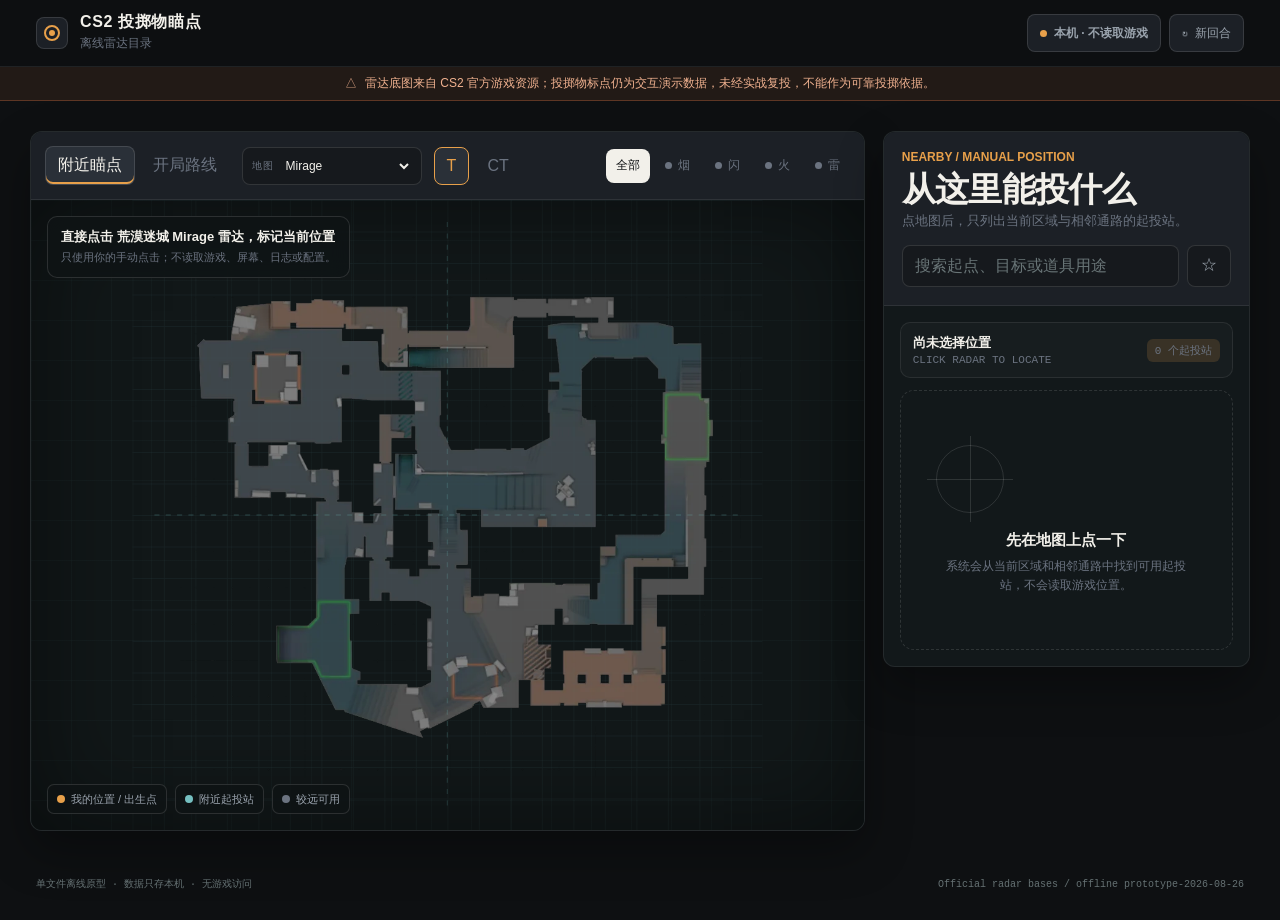
==== commit 09fe4336: "feat(ui): restyle OPT / LAB with a calmer range visual language Replace the olive tactical dashboard" ====
--- a/cs2-lineups/index.html
+++ b/cs2-lineups/index.html
@@ -4,60 +4,55 @@
   <meta charset="utf-8">
   <meta name="viewport" content="width=device-width, initial-scale=1, viewport-fit=cover">
   <meta name="color-scheme" content="dark">
-  <meta name="theme-color" content="#0f1415">
+  <meta name="theme-color" content="#0e1012">
   <meta http-equiv="Content-Security-Policy" content="default-src 'none'; style-src 'unsafe-inline'; script-src 'unsafe-inline'; img-src data: blob:; media-src data: blob:; connect-src 'none'; font-src 'none'; object-src 'none'; frame-src 'none'; base-uri 'none'; form-action 'none'">
   <title>CS2 道具地图 — 随身瞄点笔记</title>
   <style>
     :root {
-      --ink: #0f1415;
-      --ink-2: #141b1d;
-      --panel: #192123;
-      --panel-2: #202a2c;
-      --panel-3: #263234;
-      --line: #354345;
-      --line-soft: rgba(202, 214, 205, 0.13);
-      --paper: #e9e1cd;
-      --paper-dim: #b9b49f;
-      --muted: #899597;
-      --signal: #e97945;
-      --signal-soft: rgba(233, 121, 69, 0.16);
+      --ink: #0e1012;
+      --ink-2: #16191d;
+      --panel: #1c2026;
+      --panel-2: #232830;
+      --panel-3: #2a3038;
+      --line: rgba(255, 255, 255, 0.12);
+      --line-soft: rgba(255, 255, 255, 0.08);
+      --paper: #f2f0ea;
+      --paper-dim: #9aa3ad;
+      --muted: #6b7380;
+      --signal: #e8a04a;
+      --signal-soft: rgba(232, 160, 74, 0.16);
       --aqua: #75bfc0;
       --aqua-soft: rgba(117, 191, 192, 0.15);
-      --moss: #91a078;
-      --danger: #d75f59;
+      --moss: #7dce9a;
+      --danger: #e06b66;
       --smoke: #9eb0b1;
       --flash: #e4c76b;
-      --fire: #e97945;
-      --he: #91a078;
-      --shadow: 0 24px 60px rgba(0, 0, 0, 0.28);
-      --display: "Arial Narrow", "Avenir Next Condensed", "Segoe UI", sans-serif;
-      --sans: system-ui, -apple-system, "Segoe UI", "PingFang SC", "Microsoft YaHei", sans-serif;
+      --fire: #e8a04a;
+      --he: #7dce9a;
+      --shadow: 0 20px 48px rgba(0, 0, 0, 0.32);
+      --display: "Segoe UI Variable", "Segoe UI", "PingFang SC", "Noto Sans SC", "Microsoft YaHei", sans-serif;
+      --sans: "Segoe UI Variable", "Segoe UI", "PingFang SC", "Noto Sans SC", "Microsoft YaHei", sans-serif;
       --mono: ui-monospace, "SFMono-Regular", Menlo, Monaco, Consolas, monospace;
-      --header-h: 56px;
-      --banner-h: 34px;
+      --radius: 8px;
+      --radius-card: 12px;
     }
 
     * { box-sizing: border-box; }
-    html { background: var(--ink); }
-    html, body { overflow-x: hidden; }
+    html { background: var(--ink); scroll-behavior: smooth; }
     body {
       margin: 0;
       min-width: 320px;
       min-height: 100vh;
-      min-height: 100dvh;
-      background:
-        radial-gradient(circle at 78% 12%, rgba(117, 191, 192, 0.07), transparent 25rem),
-        linear-gradient(135deg, rgba(255, 255, 255, 0.018) 1px, transparent 1px),
-        var(--ink);
-      background-size: auto, 22px 22px, auto;
+      background: var(--ink);
       color: var(--paper);
       font-family: var(--sans);
       -webkit-font-smoothing: antialiased;
     }
-    button, input, textarea { font: inherit; color: inherit; }
-    button { -webkit-tap-highlight-color: transparent; }
-    button:focus-visible, input:focus-visible, textarea:focus-visible, [role="button"]:focus-visible, a:focus-visible {
-      outline: 2px solid var(--aqua);
+    button, input, select, textarea { font: inherit; }
+    button { color: inherit; }
+    button, [role="button"] { -webkit-tap-highlight-color: transparent; }
+    button:focus-visible, input:focus-visible, select:focus-visible, textarea:focus-visible, [role="button"]:focus-visible {
+      outline: 2px solid var(--signal);
       outline-offset: 3px;
     }
     .skip-link {
@@ -69,231 +64,273 @@
       border-radius: 8px;
       background: var(--paper);
       color: var(--ink);
+      transition: top 150ms ease;
     }
     .skip-link:focus { top: 12px; }
     .app {
       min-height: 100vh;
-      min-height: 100dvh;
       display: grid;
-      grid-template-rows: var(--header-h) var(--banner-h) minmax(0, 1fr);
-    }
-    .nav-header {
+      grid-template-rows: auto auto 1fr auto;
+    }
+    .topbar {
       position: sticky;
       top: 0;
       z-index: 30;
-      display: grid;
-      grid-template-columns: 44px minmax(0, 1fr) auto;
+      display: flex;
       align-items: center;
-      gap: 10px;
-      min-height: var(--header-h);
-      padding: 6px 12px;
+      justify-content: space-between;
+      gap: 18px;
+      padding: 14px clamp(16px, 3vw, 36px);
       border-bottom: 1px solid var(--line-soft);
-      background: rgba(15, 20, 21, 0.94);
+      background: rgba(14, 16, 18, 0.92);
       backdrop-filter: blur(18px);
     }
-    #backButton, .icon-button, .header-chip, .header-action {
+    .brand { display: flex; align-items: center; gap: 12px; min-width: 0; }
+    .brand-mark {
+      position: relative;
+      width: 32px;
+      height: 32px;
+      border: 1px solid var(--line);
+      border-radius: 8px;
+      background: var(--panel);
+      flex: 0 0 auto;
+    }
+    .brand-mark::before {
+      content: "";
+      position: absolute;
+      inset: 7px;
+      border: 2px solid var(--signal);
+      border-radius: 50%;
+      background: transparent;
+    }
+    .brand-mark::after {
+      content: "";
+      position: absolute;
+      width: 6px;
+      height: 6px;
+      left: 50%;
+      top: 50%;
+      border-radius: 50%;
+      background: var(--signal);
+      transform: translate(-50%, -50%);
+    }
+    .brand-mark i { display: none; }
+    .brand-copy strong {
+      display: block;
+      font-family: var(--display);
+      font-size: 16px;
+      line-height: 1;
+      letter-spacing: 0.04em;
+      font-weight: 700;
+    }
+    .brand-copy span {
+      display: block;
+      margin-top: 5px;
+      color: var(--muted);
+      font-size: 12px;
+    }
+    .top-actions { display: flex; align-items: center; gap: 8px; }
+    .status-pill, .utility-button {
       display: inline-flex;
       align-items: center;
       justify-content: center;
-      min-width: 44px;
-      min-height: 44px;
-      padding: 0 12px;
+      gap: 7px;
+      min-height: 38px;
+      padding: 8px 12px;
       border: 1px solid var(--line);
-      border-radius: 9px;
+      border-radius: 8px;
       background: var(--panel);
-      color: var(--paper);
-      cursor: pointer;
-    }
-    #backButton[hidden] { visibility: hidden; }
-    #backButton:hover, .icon-button:hover, .header-action:hover { border-color: var(--aqua); }
-    #screenTitle {
-      margin: 0;
-      min-width: 0;
-      font-family: var(--display);
-      font-size: clamp(18px, 4vw, 28px);
-      font-weight: 680;
-      letter-spacing: -0.02em;
-      line-height: 1.15;
-      overflow: hidden;
-      text-overflow: ellipsis;
-      white-space: nowrap;
-    }
-    #screenActions { display: flex; align-items: center; justify-content: flex-end; gap: 8px; flex-wrap: wrap; }
-    .header-chip {
-      cursor: default;
-      color: var(--aqua);
-      border-color: rgba(117, 191, 192, 0.45);
-      background: var(--aqua-soft);
-      font: 12px var(--mono);
-    }
-    .header-action.is-active { color: var(--flash); border-color: var(--flash); }
-    .demo-boundary {
+      color: var(--paper-dim);
+      font-size: 12px;
+    }
+    .status-pill { font-size: 12px; font-weight: 650; }
+    .status-dot { width: 7px; height: 7px; border-radius: 50%; background: var(--signal); }
+    .utility-button { cursor: pointer; }
+    .utility-button:hover { border-color: var(--signal); color: var(--paper); }
+    .demo-banner {
       display: flex;
       justify-content: center;
       align-items: center;
       gap: 8px;
-      min-height: var(--banner-h);
-      padding: 6px 16px;
+      min-height: 34px;
+      padding: 7px 16px;
       border-bottom: 1px solid rgba(233, 121, 69, 0.3);
       background: rgba(233, 121, 69, 0.09);
       color: #f0b18f;
       font-size: 12px;
       text-align: center;
     }
-    #screenHost {
+    .workspace {
+      width: 100%;
+      max-width: 1680px;
+      margin: 0 auto;
+      padding: clamp(14px, 2.4vw, 30px);
+      display: grid;
+      grid-template-columns: minmax(0, 1.5fr) minmax(340px, 0.66fr);
+      gap: 18px;
+      align-items: start;
+    }
+    .map-column, .side-panel {
       min-width: 0;
-      min-height: 0;
-      overflow: auto;
-      outline: none;
-    }
-    .screen {
-      width: min(1180px, 100%);
-      margin: 0 auto;
-      padding: 18px clamp(14px, 3vw, 32px) 32px;
-    }
-    .screen-radar, .screen-lineup {
-      width: 100%;
-      max-width: none;
-      padding: 0;
-    }
-    .eyebrow {
-      color: var(--aqua);
-      font: 11px/1.2 var(--mono);
-      letter-spacing: 0.12em;
-      text-transform: uppercase;
-    }
-    .maps-grid {
+      border: 1px solid var(--line-soft);
+      border-radius: 12px;
+      background: rgba(20, 27, 29, 0.84);
+      box-shadow: var(--shadow);
+      overflow: hidden;
+    }
+    .control-deck {
       display: grid;
-      grid-template-columns: repeat(auto-fit, minmax(240px, 1fr));
-      gap: 14px;
-      margin-top: 8px;
-    }
-    .map-card {
+      grid-template-columns: auto auto minmax(0, 1fr) auto;
+      gap: 12px;
+      align-items: center;
+      padding: 14px;
+      border-bottom: 1px solid var(--line-soft);
+      background: var(--panel);
+    }
+    .mode-switch, .side-switch, .filter-row {
       display: flex;
-      flex-direction: column;
-      min-height: 44px;
-      padding: 0;
-      overflow: hidden;
-      border: 1px solid var(--line-soft);
-      border-radius: 16px;
-      background: rgba(20, 27, 29, 0.9);
-      box-shadow: var(--shadow);
-      text-align: left;
-      cursor: pointer;
-    }
-    .map-card:hover { border-color: var(--aqua); transform: translateY(-1px); }
-    .map-card:disabled, .map-card.is-disabled {
-      cursor: not-allowed;
-      opacity: 0.72;
-      transform: none;
-      filter: saturate(0.65);
-    }
-    .map-card:disabled:hover, .map-card.is-disabled:hover { border-color: var(--line-soft); }
-    .map-thumb {
-      display: block;
-      width: 100%;
-      aspect-ratio: 16 / 10;
-      object-fit: cover;
-      background: #111718;
-    }
-    .map-copy { padding: 12px 14px 14px; }
-    .map-copy strong { display: block; font-size: 17px; }
-    .map-copy em {
-      display: block;
-      margin-top: 3px;
+      gap: 5px;
+      align-items: center;
+      flex-wrap: wrap;
+    }
+    .map-picker {
+      display: flex;
+      align-items: center;
+      gap: 8px;
+      min-height: 38px;
+      padding: 0 9px;
+      border: 1px solid var(--line);
+      border-radius: 8px;
+      background: var(--ink-2);
+    }
+    .map-picker span {
       color: var(--muted);
-      font: 12px var(--mono);
-      font-style: normal;
+      font: 10px var(--mono);
       letter-spacing: 0.08em;
       text-transform: uppercase;
     }
-    .map-meta {
-      display: flex;
-      align-items: center;
-      justify-content: space-between;
-      gap: 8px;
-      margin-top: 10px;
-      color: var(--paper-dim);
+    .map-select {
+      min-width: 130px;
+      border: 0;
+      background: transparent;
+      color: var(--paper);
+      cursor: pointer;
+      outline: 0;
       font-size: 12px;
     }
-    .status-badge {
-      display: inline-flex;
-      align-items: center;
-      min-height: 24px;
-      padding: 0 8px;
-      border-radius: 6px;
-      background: var(--aqua-soft);
-      color: var(--aqua);
-      font: 10px var(--mono);
-    }
-    .status-badge.soon {
-      background: rgba(233, 121, 69, 0.12);
-      color: #f0b18f;
-    }
-    .side-grid {
-      display: grid;
-      grid-template-columns: repeat(2, minmax(0, 1fr));
-      gap: 16px;
-      margin-top: 18px;
-    }
-    .side-card {
-      min-height: 220px;
-      padding: 22px;
-      border: 1px solid var(--line);
-      border-radius: 18px;
-      background: linear-gradient(160deg, rgba(117, 191, 192, 0.08), rgba(20, 27, 29, 0.92));
-      text-align: left;
-      cursor: pointer;
-    }
-    .side-card[data-side="T"] { background: linear-gradient(160deg, rgba(233, 121, 69, 0.14), rgba(20, 27, 29, 0.92)); }
-    .side-card strong { display: block; font-family: var(--display); font-size: clamp(36px, 8vw, 64px); line-height: 0.95; }
-    .side-card span { display: block; margin-top: 10px; color: var(--muted); font-size: 14px; }
-    .side-card:hover { border-color: var(--paper); }
-    .radar-shell {
-      display: grid;
-      grid-template-rows: auto minmax(0, 1fr);
-      min-height: calc(100dvh - var(--header-h) - var(--banner-h));
-    }
-    .mode-bar {
-      display: flex;
-      gap: 8px;
+    .mode-button, .side-button, .filter-button, .objective-button {
+      min-height: 38px;
+      border: 1px solid transparent;
+      border-radius: 8px;
       padding: 8px 12px;
-      border-bottom: 1px solid var(--line-soft);
-      background: var(--panel);
-    }
-    .mode-button {
-      flex: 1;
-      min-height: 44px;
-      border: 1px solid transparent;
-      border-radius: 9px;
       background: transparent;
       color: var(--muted);
       cursor: pointer;
-    }
-    .mode-button.is-active {
+      transition: color 120ms ease, background 120ms ease, border-color 120ms ease, transform 120ms ease;
+    }
+    .mode-button:hover, .side-button:hover, .filter-button:hover, .objective-button:hover { color: var(--paper); background: var(--panel-2); }
+    .mode-button.is-active, .side-button.is-active {
       color: var(--paper);
       border-color: var(--line);
       background: var(--panel-3);
-      box-shadow: inset 0 -2px 0 var(--signal);
-    }
-    .radar-stage {
+    }
+    .mode-button.is-active { box-shadow: inset 0 -2px 0 var(--signal); }
+    .side-button.is-active { border-color: var(--signal); color: var(--signal); }
+    .filter-row { justify-content: flex-end; }
+    .filter-button {
       position: relative;
-      min-height: 0;
-      display: grid;
-      place-items: center;
+      min-width: 40px;
+      min-height: 34px;
+      padding: 6px 9px;
+      font-size: 12px;
+    }
+    .filter-button.is-active { background: var(--paper); color: var(--ink); }
+    .filter-button[data-filter="smoke"]::before,
+    .filter-button[data-filter="flash"]::before,
+    .filter-button[data-filter="molotov"]::before,
+    .filter-button[data-filter="he"]::before {
+      content: "";
+      width: 7px;
+      height: 7px;
+      display: inline-block;
+      margin-right: 6px;
+      border-radius: 50%;
+      background: currentColor;
+    }
+    .map-stage {
+      position: relative;
+      min-height: min(70vh, 860px);
       background:
         linear-gradient(rgba(117, 191, 192, 0.035) 1px, transparent 1px),
         linear-gradient(90deg, rgba(117, 191, 192, 0.035) 1px, transparent 1px),
         #111718;
       background-size: 40px 40px;
       overflow: hidden;
-    }
+      isolation: isolate;
+    }
+    .map-stage::before {
+      content: "";
+      position: absolute;
+      inset: 0;
+      pointer-events: none;
+      z-index: 2;
+      box-shadow: inset 0 0 100px rgba(0, 0, 0, 0.48);
+    }
+    #radar {
+      display: block;
+      width: 100%;
+      height: min(70vh, 860px);
+      min-height: 560px;
+      cursor: crosshair;
+      touch-action: manipulation;
+    }
+    #radarImage {
+      pointer-events: none;
+      opacity: 0.92;
+    }
+    .zone-shape {
+      fill: transparent;
+      stroke: transparent;
+      stroke-width: 3;
+      transition: fill 150ms ease, stroke 150ms ease;
+    }
+    .zone-shape.is-current { fill: rgba(233, 121, 69, 0.16); stroke: var(--signal); }
+    .zone-shape.is-neighbor { fill: rgba(117, 191, 192, 0.09); stroke: rgba(117, 191, 192, 0.48); }
+    .zone-label {
+      font-family: var(--mono);
+      font-size: 15px;
+      fill: #879496;
+      text-anchor: middle;
+      pointer-events: none;
+      letter-spacing: 0.04em;
+      display: none;
+    }
+    .compass-line { stroke: rgba(117, 191, 192, 0.18); stroke-width: 2; stroke-dasharray: 8 10; }
+    .station-marker, .spawn-marker { cursor: pointer; }
+    .station-marker .marker-halo { fill: rgba(117, 191, 192, 0.16); stroke: rgba(117, 191, 192, 0.56); stroke-width: 2; }
+    .station-marker .marker-core { fill: var(--aqua); }
+    .station-marker.is-far .marker-halo { fill: rgba(137, 149, 151, 0.1); stroke: rgba(137, 149, 151, 0.5); stroke-dasharray: 4 4; }
+    .station-marker text, .spawn-marker text {
+      fill: var(--ink);
+      font: 700 13px var(--mono);
+      text-anchor: middle;
+      pointer-events: none;
+    }
+    .station-marker:hover .marker-halo, .station-marker:focus .marker-halo { stroke: var(--paper); stroke-width: 4; }
+    .spawn-marker .marker-halo { fill: rgba(233, 121, 69, 0.17); stroke: var(--signal); stroke-width: 2; }
+    .spawn-marker .marker-core { fill: var(--signal); }
+    .spawn-marker.is-selected .marker-halo { stroke: var(--paper); stroke-width: 5; }
+    .route-line { fill: none; stroke: var(--signal); stroke-width: 6; stroke-dasharray: 12 10; opacity: 0.85; marker-end: url(#arrowHead); }
+    .target-marker { fill: var(--signal); stroke: var(--paper); stroke-width: 3; }
+    .current-ring { fill: none; stroke: var(--signal); stroke-width: 4; transform-origin: center; animation: locatePulse 1.8s ease-out infinite; }
+    .current-dot { fill: var(--signal); stroke: var(--paper); stroke-width: 3; }
+    @keyframes locatePulse { from { opacity: 0.9; transform: scale(0.55); } to { opacity: 0; transform: scale(1.35); } }
     .map-overlay-head {
       position: absolute;
-      left: 12px;
-      top: 12px;
+      left: 16px;
+      top: 16px;
       z-index: 4;
-      max-width: min(430px, calc(100% - 24px));
+      max-width: min(430px, calc(100% - 32px));
       padding: 11px 13px;
       border: 1px solid var(--line);
       border-radius: 10px;
@@ -303,230 +340,397 @@
     }
     .map-overlay-head strong { display: block; font-size: 13px; }
     .map-overlay-head span { display: block; margin-top: 4px; color: var(--muted); font-size: 11px; line-height: 1.45; }
-    #radar {
-      display: block;
-      width: min(100%, calc(100dvh - var(--header-h) - var(--banner-h) - 60px));
-      height: auto;
-      max-height: calc(100dvh - var(--header-h) - var(--banner-h) - 12px);
-      aspect-ratio: 1;
-      cursor: crosshair;
-      touch-action: manipulation;
-    }
-    .radar-shell.is-opening #radar { cursor: default; }
-    #radarImage { pointer-events: none; opacity: 0.92; }
-    .zone-shape { fill: transparent; stroke: transparent; stroke-width: 3; }
-    .zone-shape.is-current { fill: rgba(233, 121, 69, 0.16); stroke: var(--signal); }
-    .zone-shape.is-neighbor { fill: rgba(117, 191, 192, 0.09); stroke: rgba(117, 191, 192, 0.48); }
-    .zone-label { display: none; }
-    .station-marker, .spawn-marker { cursor: pointer; }
-    .station-marker .marker-halo { fill: rgba(117, 191, 192, 0.16); stroke: rgba(117, 191, 192, 0.56); stroke-width: 2; }
-    .station-marker .marker-core { fill: var(--aqua); }
-    .spawn-marker .marker-halo { fill: rgba(233, 121, 69, 0.17); stroke: var(--signal); stroke-width: 2; }
-    .spawn-marker .marker-core { fill: var(--signal); }
-    .spawn-marker.is-selected .marker-halo { stroke: var(--paper); stroke-width: 5; }
-    .station-marker text, .spawn-marker text {
-      fill: var(--ink);
-      font: 700 13px var(--mono);
-      text-anchor: middle;
-      pointer-events: none;
-    }
-    .route-line { fill: none; stroke: var(--signal); stroke-width: 6; stroke-dasharray: 12 10; opacity: 0.85; marker-end: url(#arrowHead); }
-    .current-ring { fill: none; stroke: var(--signal); stroke-width: 4; transform-origin: center; animation: locatePulse 1.8s ease-out infinite; }
-    .current-dot { fill: var(--signal); stroke: var(--paper); stroke-width: 3; }
-    @keyframes locatePulse { from { opacity: 0.9; transform: scale(0.55); } to { opacity: 0; transform: scale(1.35); } }
-    .location-summary span { display: block; margin-top: 4px; color: var(--muted); font-size: 12px; }
-    .location-summary {
+    .map-legend {
+      position: absolute;
+      left: 16px;
+      bottom: 16px;
+      z-index: 4;
+      display: flex;
+      flex-wrap: wrap;
+      gap: 8px;
+      max-width: calc(100% - 32px);
+    }
+    .legend-chip {
+      display: inline-flex;
+      align-items: center;
+      gap: 6px;
+      min-height: 30px;
+      padding: 6px 9px;
+      border: 1px solid var(--line);
+      border-radius: 7px;
+      background: rgba(15, 20, 21, 0.84);
+      color: var(--paper-dim);
+      font-size: 11px;
+    }
+    .legend-chip i { width: 8px; height: 8px; border-radius: 50%; background: var(--aqua); }
+    .legend-chip.current i { background: var(--signal); }
+    .legend-chip.far i { background: var(--muted); }
+    .side-panel {
+      position: sticky;
+      top: 82px;
+      max-height: calc(100vh - 102px);
+      display: flex;
+      flex-direction: column;
+    }
+    .panel-head {
+      padding: 18px;
+      border-bottom: 1px solid var(--line-soft);
+      background: var(--panel);
+    }
+    .eyebrow {
+      color: var(--signal);
+      font-size: 12px;
+      font-weight: 650;
+    }
+    .panel-head h1 {
+      margin: 8px 0 5px;
+      font-family: var(--display);
+      font-size: clamp(24px, 3vw, 34px);
+      line-height: 1;
+      font-weight: 680;
+      letter-spacing: -0.02em;
+    }
+    .panel-head p { margin: 0; color: var(--muted); font-size: 13px; line-height: 1.5; }
+    .search-row { display: grid; grid-template-columns: 1fr auto; gap: 8px; margin-top: 14px; }
+    .search-input {
+      width: 100%;
+      min-height: 42px;
+      border: 1px solid var(--line);
+      border-radius: 8px;
+      background: var(--ink-2);
+      color: var(--paper);
+      padding: 9px 12px;
+    }
+    .search-input::placeholder { color: #687476; }
+    .favorite-toggle {
+      min-width: 44px;
+      min-height: 42px;
+      border: 1px solid var(--line);
+      border-radius: 8px;
+      background: var(--ink-2);
+      color: var(--paper-dim);
+      cursor: pointer;
+    }
+    .favorite-toggle.is-active { color: var(--flash); border-color: var(--flash); background: rgba(228, 199, 107, 0.08); }
+    .panel-body { min-height: 0; padding: 16px; overflow-y: auto; }
+    .location-readout {
+      display: flex;
+      align-items: center;
+      justify-content: space-between;
+      gap: 12px;
+      margin-bottom: 12px;
+      padding: 11px 12px;
+      border: 1px solid var(--line-soft);
+      border-radius: 10px;
+      background: rgba(255, 255, 255, 0.025);
+    }
+    .location-readout strong { display: block; font-size: 13px; }
+    .location-readout span { display: block; margin-top: 2px; color: var(--muted); font: 11px var(--mono); }
+    .result-count {
+      flex: 0 0 auto;
+      padding: 4px 8px;
+      border-radius: 6px;
+      background: var(--signal-soft);
+      color: var(--signal);
+      font-size: 12px;
+      font-weight: 650;
+    }
+    .empty-state {
       display: grid;
-      grid-template-columns: 92px minmax(0, 1fr);
-      gap: 12px;
-      align-items: center;
-      margin-bottom: 16px;
-      padding: 10px;
+      place-items: center;
+      min-height: 260px;
+      padding: 34px 20px;
+      border: 1px dashed var(--line);
+      border-radius: 14px;
+      text-align: center;
+      color: var(--muted);
+    }
+    .empty-state .locator {
+      position: relative;
+      width: 68px;
+      height: 68px;
+      margin-bottom: 18px;
+      border: 1px solid var(--line);
+      border-radius: 50%;
+    }
+    .empty-state .locator::before, .empty-state .locator::after {
+      content: "";
+      position: absolute;
+      background: var(--line);
+    }
+    .empty-state .locator::before { width: 1px; height: 86px; top: -10px; left: 33px; }
+    .empty-state .locator::after { width: 86px; height: 1px; top: 33px; left: -10px; }
+    .empty-state strong { display: block; color: var(--paper); font-size: 15px; }
+    .empty-state p { margin: 7px 0 0; max-width: 260px; font-size: 12px; line-height: 1.55; }
+    .station-group {
+      margin-bottom: 10px;
       border: 1px solid var(--line-soft);
       border-radius: 12px;
-      background: rgba(255, 255, 255, 0.03);
-    }
-    .mini-radar {
-      width: 92px;
-      height: 92px;
-      border-radius: 10px;
-      background: #111718;
       overflow: hidden;
-      pointer-events: none;
-    }
-    .mini-radar svg { display: block; width: 100%; height: 100%; }
-    .nade-section { margin-bottom: 18px; }
-    .nade-section h2 {
+      background: rgba(255, 255, 255, 0.025);
+      scroll-margin-top: 12px;
+    }
+    .station-head {
       display: flex;
       align-items: center;
-      gap: 8px;
-      margin: 0 0 8px;
-      font-size: 14px;
-    }
-    .lineup-card {
+      justify-content: space-between;
+      gap: 10px;
+      padding: 11px 12px;
+      border-bottom: 1px solid var(--line-soft);
+    }
+    .station-head strong { font-size: 13px; }
+    .station-head span { color: var(--muted); font: 10px var(--mono); }
+    .station-tag { display: inline-flex; align-items: center; gap: 6px; }
+    .station-tag::before { content: ""; width: 7px; height: 7px; border-radius: 50%; background: var(--aqua); }
+    .station-group.is-far .station-tag::before { background: var(--muted); }
+    .lineup-list { padding: 6px; }
+    .lineup-row {
       width: 100%;
       display: grid;
-      grid-template-columns: 44px minmax(0, 1fr) auto;
+      grid-template-columns: auto minmax(0, 1fr) auto;
+      align-items: center;
       gap: 10px;
-      align-items: center;
-      min-height: 72px;
-      margin-bottom: 8px;
-      padding: 10px 12px;
-      border: 1px solid var(--line-soft);
-      border-radius: 12px;
-      background: rgba(255, 255, 255, 0.025);
+      min-height: 52px;
+      padding: 8px;
+      border: 0;
+      border-radius: 8px;
+      background: transparent;
       text-align: left;
       cursor: pointer;
     }
-    .lineup-card:hover { background: var(--panel-2); }
+    .lineup-row:hover { background: var(--panel-2); }
     .nade-icon {
       display: inline-grid;
       place-items: center;
-      width: 36px;
-      height: 36px;
+      width: 30px;
+      height: 30px;
       border: 1px solid currentColor;
       border-radius: 50%;
-      font: 700 12px var(--mono);
+      font: 700 10px var(--mono);
     }
     .nade-icon.smoke { color: var(--smoke); }
     .nade-icon.flash { color: var(--flash); }
     .nade-icon.molotov { color: var(--fire); }
     .nade-icon.he { color: var(--he); }
     .lineup-main { min-width: 0; }
-    .lineup-main strong { display: block; overflow: hidden; text-overflow: ellipsis; white-space: nowrap; font-size: 14px; }
-    .lineup-main span { display: block; margin-top: 3px; color: var(--muted); font-size: 12px; overflow: hidden; text-overflow: ellipsis; white-space: nowrap; }
-    .lineup-flags { display: flex; flex-direction: column; align-items: flex-end; gap: 4px; color: var(--paper-dim); font: 10px var(--mono); }
-    .empty-state {
+    .lineup-main strong { display: block; overflow: hidden; text-overflow: ellipsis; white-space: nowrap; font-size: 13px; }
+    .lineup-main span { display: block; margin-top: 3px; overflow: hidden; text-overflow: ellipsis; white-space: nowrap; color: var(--muted); font-size: 11px; }
+    .row-arrow { color: var(--muted); }
+    .opening-config { display: grid; gap: 16px; }
+    .config-section {
+      padding: 14px;
+      border: 1px solid var(--line-soft);
+      border-radius: 12px;
+      background: rgba(255, 255, 255, 0.022);
+    }
+    .section-title {
+      display: flex;
+      align-items: baseline;
+      justify-content: space-between;
+      gap: 12px;
+      margin-bottom: 11px;
+    }
+    .section-title strong { font-size: 13px; }
+    .section-title span { color: var(--muted); font: 10px var(--mono); }
+    .spawn-grid { display: grid; grid-template-columns: repeat(2, minmax(0, 1fr)); gap: 8px; }
+    .spawn-card {
+      min-width: 0;
+      padding: 0;
+      border: 1px solid var(--line);
+      border-radius: 10px;
+      background: var(--ink-2);
+      overflow: hidden;
+      text-align: left;
+      cursor: pointer;
+    }
+    .spawn-card:hover, .spawn-card.is-active { border-color: var(--signal); }
+    .spawn-card.is-active { box-shadow: inset 0 0 0 1px var(--signal); }
+    .spawn-view {
+      position: relative;
+      height: 72px;
+      background:
+        linear-gradient(165deg, transparent 48%, rgba(233, 225, 205, 0.1) 49%, rgba(233, 225, 205, 0.1) 52%, transparent 53%),
+        linear-gradient(15deg, #283334, #141a1b 65%);
+      overflow: hidden;
+    }
+    .spawn-view::before {
+      content: "";
+      position: absolute;
+      left: 50%;
+      bottom: -22px;
+      width: 90px;
+      height: 70px;
+      border: 1px solid rgba(117, 191, 192, 0.25);
+      transform: translateX(-50%) perspective(80px) rotateX(55deg);
+    }
+    .spawn-cross {
+      position: absolute;
+      left: var(--spawn-x, 50%);
+      top: var(--spawn-y, 45%);
+      width: 14px;
+      height: 14px;
+      transform: translate(-50%, -50%);
+    }
+    .spawn-cross::before, .spawn-cross::after { content: ""; position: absolute; background: var(--signal); }
+    .spawn-cross::before { width: 14px; height: 1px; left: 0; top: 6px; }
+    .spawn-cross::after { width: 1px; height: 14px; left: 6px; top: 0; }
+    .spawn-copy { padding: 9px 10px; }
+    .spawn-copy strong { display: block; font: 12px var(--mono); }
+    .spawn-copy span { display: block; margin-top: 3px; color: var(--muted); font-size: 10px; overflow: hidden; text-overflow: ellipsis; white-space: nowrap; }
+    .objective-grid { display: grid; grid-template-columns: repeat(3, minmax(0, 1fr)); gap: 7px; }
+    .objective-button {
+      min-width: 0;
+      padding: 9px 5px;
+      border-color: var(--line);
+      background: var(--ink-2);
+      font-size: 11px;
+    }
+    .objective-button.is-active { border-color: var(--signal); color: var(--signal); background: var(--signal-soft); }
+    .plan-card {
+      border: 1px solid rgba(233, 121, 69, 0.35);
+      border-radius: 13px;
+      background: linear-gradient(145deg, rgba(233, 121, 69, 0.1), rgba(255,255,255,0.02));
+      overflow: hidden;
+    }
+    .plan-head { padding: 15px; border-bottom: 1px solid var(--line-soft); }
+    .plan-head .route-code { color: var(--signal); font: 10px var(--mono); letter-spacing: 0.1em; }
+    .plan-head h2 { margin: 6px 0 4px; font-family: var(--display); font-size: 23px; line-height: 1.1; }
+    .plan-head p { margin: 0; color: var(--muted); font-size: 12px; }
+    .loadout { display: flex; flex-wrap: wrap; gap: 6px; margin-top: 12px; }
+    .loadout span { padding: 5px 8px; border: 1px solid var(--line); border-radius: 6px; background: var(--ink-2); font: 10px var(--mono); }
+    .plan-steps { padding: 8px 15px 14px; }
+    .plan-step {
+      position: relative;
+      padding: 10px 0 10px 30px;
+      border-bottom: 1px solid var(--line-soft);
+    }
+    .plan-step:last-child { border-bottom: 0; }
+    .plan-step::before {
+      content: attr(data-step);
+      position: absolute;
+      left: 0;
+      top: 11px;
       display: grid;
       place-items: center;
-      min-height: 240px;
-      padding: 28px 16px;
-      border: 1px dashed var(--line);
-      border-radius: 14px;
-      text-align: center;
-      color: var(--muted);
-    }
-    .empty-state strong { display: block; color: var(--paper); font-size: 16px; }
-    .empty-state p { margin: 8px 0 16px; max-width: 280px; font-size: 13px; line-height: 1.55; }
-    .empty-actions, .plan-actions, .detail-actions, .stepper-actions {
-      display: flex;
-      flex-wrap: wrap;
-      gap: 8px;
-      justify-content: center;
-    }
+      width: 20px;
+      height: 20px;
+      border: 1px solid var(--line);
+      border-radius: 50%;
+      color: var(--paper-dim);
+      font: 9px var(--mono);
+    }
+    .plan-step strong { display: block; font-size: 12px; }
+    .plan-step span { display: block; margin-top: 3px; color: var(--muted); font-size: 11px; line-height: 1.45; }
     .primary-button, .secondary-button {
-      min-height: 44px;
-      min-width: 44px;
-      border-radius: 9px;
+      min-height: 42px;
+      border-radius: 8px;
       padding: 9px 14px;
       cursor: pointer;
     }
     .primary-button { border: 1px solid var(--signal); background: var(--signal); color: #17110d; font-weight: 700; }
+    .primary-button:hover { filter: brightness(1.08); transform: translateY(-1px); }
     .secondary-button { border: 1px solid var(--line); background: var(--panel-2); color: var(--paper); }
-    .screen-lineup .detail-stage {
-      position: relative;
-      display: grid;
-      grid-template-columns: 44px minmax(0, 1fr) 44px;
-      align-items: stretch;
-      min-height: min(62vh, 720px);
-      background: #101617;
-    }
-    .detail-media {
-      position: relative;
-      min-height: min(62vh, 720px);
+    .plan-actions { display: flex; gap: 8px; padding: 0 15px 15px; }
+    .plan-actions button { flex: 1; }
+    .stepper {
+      padding: 16px;
+      border: 1px solid var(--line);
+      border-radius: 13px;
+      background: var(--ink-2);
+    }
+    .stepper-meta { display: flex; justify-content: space-between; gap: 12px; color: var(--muted); font: 10px var(--mono); }
+    .stepper h3 { margin: 13px 0 6px; font-family: var(--display); font-size: 24px; }
+    .stepper p { margin: 0 0 14px; color: var(--paper-dim); font-size: 12px; line-height: 1.55; }
+    .progress-track { height: 4px; margin: 10px 0 16px; border-radius: 99px; background: var(--line); overflow: hidden; }
+    .progress-track i { display: block; height: 100%; width: 0; background: var(--signal); transition: width 180ms ease; }
+    .stepper-actions { display: grid; grid-template-columns: auto 1fr; gap: 8px; }
+    .panel-hidden { display: none !important; }
+    dialog {
+      width: min(920px, calc(100vw - 24px));
+      max-height: min(860px, calc(100vh - 24px));
+      padding: 0;
+      border: 1px solid var(--line);
+      border-radius: 12px;
+      background: var(--panel);
+      color: var(--paper);
+      box-shadow: 0 40px 120px rgba(0, 0, 0, 0.62);
+      overflow: hidden;
+    }
+    dialog::backdrop { background: rgba(4, 7, 8, 0.78); backdrop-filter: blur(8px); }
+    .dialog-head {
+      display: flex;
+      align-items: flex-start;
+      justify-content: space-between;
+      gap: 16px;
+      padding: 18px 20px;
+      border-bottom: 1px solid var(--line-soft);
+    }
+    .dialog-head .route-code { color: var(--signal); font: 12px var(--sans); font-weight: 650; }
+    .dialog-head h2 { margin: 6px 0 0; font-family: var(--display); font-size: clamp(24px, 4vw, 36px); line-height: 1; }
+    .icon-button {
       display: grid;
       place-items: center;
+      width: 40px;
+      height: 40px;
+      border: 1px solid var(--line);
+      border-radius: 8px;
+      background: var(--ink-2);
+      cursor: pointer;
+      flex: 0 0 auto;
+    }
+    .dialog-body { max-height: calc(100vh - 130px); overflow-y: auto; padding: 20px; }
+    .detail-meta { display: flex; flex-wrap: wrap; gap: 7px; margin-bottom: 14px; }
+    .meta-chip { padding: 5px 8px; border: 1px solid var(--line); border-radius: 6px; background: var(--ink-2); color: var(--paper-dim); font: 10px var(--mono); }
+    .meta-chip.demo { border-color: rgba(233, 121, 69, 0.5); color: #f0b18f; }
+    .frame-tabs { display: flex; gap: 5px; margin-bottom: 9px; }
+    .frame-tab {
+      min-height: 36px;
+      padding: 7px 11px;
+      border: 1px solid var(--line);
+      border-radius: 8px;
+      background: var(--ink-2);
+      color: var(--muted);
+      cursor: pointer;
+    }
+    .frame-tab.is-active { border-color: var(--signal); color: var(--signal); background: var(--signal-soft); }
+    .frame-art {
+      position: relative;
+      aspect-ratio: 16 / 9;
+      border: 1px solid var(--line);
+      border-radius: 13px;
+      background: #101617;
       overflow: hidden;
-      touch-action: pan-y;
-    }
-    .detail-media img {
-      display: block;
-      width: 100%;
-      height: 100%;
-      max-height: min(62vh, 720px);
-      object-fit: contain;
-    }
-    .media-missing {
-      display: grid;
-      place-items: center;
-      width: min(92%, 640px);
-      min-height: 220px;
-      border: 1px dashed var(--line);
-      border-radius: 14px;
-      color: var(--paper);
-      font-size: 18px;
-      letter-spacing: 0.04em;
-    }
-    .media-label {
+    }
+    .frame-art svg { display: block; width: 100%; height: 100%; }
+    .frame-watermark {
       position: absolute;
-      left: 12px;
-      bottom: 12px;
-      padding: 6px 8px;
-      border-radius: 6px;
-      background: rgba(15, 20, 21, 0.82);
-      color: var(--paper-dim);
-      font: 10px var(--mono);
-    }
-    .media-nav {
-      min-width: 44px;
-      min-height: 44px;
-      border: 0;
-      background: rgba(15, 20, 21, 0.35);
-      font-size: 28px;
-      cursor: pointer;
-    }
-    .detail-body { width: min(920px, 100%); margin: 0 auto; padding: 16px clamp(14px, 3vw, 28px) 32px; }
-    .detail-grid { display: grid; grid-template-columns: 1fr 1fr; gap: 12px; }
+      right: 12px;
+      bottom: 10px;
+      padding: 5px 7px;
+      border: 1px solid rgba(233, 121, 69, 0.42);
+      border-radius: 5px;
+      background: rgba(15, 20, 21, 0.8);
+      color: #ef9f78;
+      font: 9px var(--mono);
+      letter-spacing: 0.08em;
+    }
+    .detail-grid { display: grid; grid-template-columns: 1fr 1fr; gap: 12px; margin-top: 14px; }
     .detail-block { padding: 13px; border: 1px solid var(--line-soft); border-radius: 10px; background: rgba(255,255,255,0.02); }
     .detail-block strong { display: block; margin-bottom: 6px; font-size: 12px; }
-    .detail-block p { margin: 0; color: var(--paper-dim); font-size: 13px; line-height: 1.55; }
+    .detail-block p { margin: 0; color: var(--paper-dim); font-size: 12px; line-height: 1.55; }
     .note-label { display: block; margin: 15px 0 6px; color: var(--paper-dim); font-size: 12px; }
     .note-box {
       width: 100%;
       min-height: 78px;
       resize: vertical;
       border: 1px solid var(--line);
-      border-radius: 9px;
+      border-radius: 8px;
       background: var(--ink-2);
       color: var(--paper);
       padding: 10px 11px;
     }
-    .meta-chip { padding: 5px 8px; border: 1px solid var(--line); border-radius: 6px; background: var(--ink-2); color: var(--paper-dim); font: 10px var(--mono); }
-    .meta-chip.demo { border-color: rgba(233, 121, 69, 0.5); color: #f0b18f; }
-    .detail-meta { display: flex; flex-wrap: wrap; gap: 7px; margin-bottom: 14px; }
-    .objective-grid, .spawn-grid {
-      display: grid;
-      gap: 10px;
-    }
-    .objective-grid { grid-template-columns: repeat(3, minmax(0, 1fr)); }
-    .spawn-grid { grid-template-columns: repeat(auto-fit, minmax(160px, 1fr)); }
-    .objective-button, .spawn-card {
-      min-height: 88px;
-      padding: 14px;
-      border: 1px solid var(--line);
-      border-radius: 12px;
-      background: var(--ink-2);
-      text-align: left;
-      cursor: pointer;
-    }
-    .objective-button.is-active, .spawn-card.is-active { border-color: var(--aqua); color: var(--aqua); }
-    .spawn-card strong, .objective-button strong { display: block; font-size: 16px; }
-    .spawn-card span, .objective-button span { display: block; margin-top: 6px; color: var(--muted); font-size: 12px; }
-    .plan-card, .stepper {
-      border: 1px solid rgba(233, 121, 69, 0.35);
-      border-radius: 13px;
-      background: linear-gradient(145deg, rgba(233, 121, 69, 0.1), rgba(255,255,255,0.02));
-      overflow: hidden;
-    }
-    .plan-head, .stepper { padding: 16px; }
-    .plan-head h2, .stepper h2, .stepper h3 { margin: 6px 0 8px; font-family: var(--display); font-size: 26px; }
-    .plan-steps { padding: 8px 16px 16px; }
-    .plan-step { padding: 10px 0; border-bottom: 1px solid var(--line-soft); }
-    .plan-step:last-child { border-bottom: 0; }
-    .loadout { display: flex; flex-wrap: wrap; gap: 6px; margin-top: 12px; }
-    .loadout span { padding: 5px 8px; border: 1px solid var(--line); border-radius: 6px; background: var(--ink-2); font: 10px var(--mono); }
-    .progress-track { height: 4px; margin: 10px 0 16px; border-radius: 99px; background: var(--line); overflow: hidden; }
-    .progress-track i { display: block; height: 100%; background: var(--signal); }
+    .detail-actions { display: flex; gap: 8px; margin-top: 12px; }
+    .detail-actions button { flex: 1; }
     .toast {
       position: fixed;
       left: 50%;
@@ -535,7 +739,7 @@
       max-width: calc(100vw - 32px);
       padding: 10px 14px;
       border: 1px solid var(--line);
-      border-radius: 9px;
+      border-radius: 8px;
       background: var(--paper);
       color: var(--ink);
       box-shadow: var(--shadow);
@@ -543,48 +747,296 @@
       transform: translate(-50%, 24px);
       opacity: 0;
       pointer-events: none;
-    }
-    .toast.is-visible { opacity: 1; transform: translate(-50%, 0); transition: opacity 150ms ease, transform 150ms ease; }
+      transition: opacity 150ms ease, transform 150ms ease;
+    }
+    .toast.is-visible { opacity: 1; transform: translate(-50%, 0); }
+    .page-foot {
+      display: flex;
+      justify-content: space-between;
+      gap: 16px;
+      padding: 16px clamp(16px, 3vw, 36px) 28px;
+      color: #657173;
+      font: 10px/1.5 var(--mono);
+    }
+    @media (max-width: 1050px) {
+      .workspace { grid-template-columns: 1fr; }
+      .side-panel { position: relative; top: auto; max-height: none; }
+      .panel-body { max-height: none; }
+      .map-stage, #radar { min-height: 520px; height: min(64vh, 700px); }
+    }
     @media (max-width: 720px) {
-      .side-grid, .objective-grid, .detail-grid { grid-template-columns: 1fr; }
-      .maps-grid { grid-template-columns: 1fr; }
-      .screen { padding: 14px 12px 28px; }
-      #radar { width: 100%; max-height: calc(100dvh - var(--header-h) - var(--banner-h) - 56px); }
-      .screen-lineup .detail-stage, .detail-media, .detail-media img { min-height: 48vh; max-height: 52vh; }
+      .topbar { padding: 11px 14px; }
+      .status-pill { display: none; }
+      .utility-button { min-width: 40px; padding: 7px 9px; }
+      .utility-button .button-label { display: none; }
+      .workspace { padding: 0; gap: 0; }
+      .map-column, .side-panel { border-left: 0; border-right: 0; border-radius: 0; box-shadow: none; }
+      .control-deck { grid-template-columns: 1fr auto; padding: 10px; }
+      .mode-switch { grid-column: 1 / -1; }
+      .mode-button { flex: 1; }
+      .map-picker { min-width: 0; }
+      .map-select { min-width: 0; width: 100%; }
+      .filter-row { grid-column: 1 / -1; justify-content: flex-start; overflow-x: auto; flex-wrap: nowrap; padding-bottom: 2px; }
+      .filter-button { flex: 0 0 auto; }
+      .map-stage, #radar { min-height: 430px; height: 54vh; max-height: 590px; }
+      .map-overlay-head { top: 10px; left: 10px; max-width: calc(100% - 20px); }
+      .map-legend { left: 10px; bottom: 10px; max-width: calc(100% - 20px); }
+      .legend-chip { min-height: 26px; padding: 4px 7px; }
+      .side-panel { min-height: 45vh; border-top: 1px solid var(--line); }
+      .panel-head { padding: 15px; }
+      .panel-head h1 { font-size: 27px; }
+      .panel-body { padding: 12px; }
+      .spawn-grid { grid-template-columns: repeat(2, minmax(0, 1fr)); }
+      .detail-grid { grid-template-columns: 1fr; }
+      .dialog-body { padding: 14px; }
+      .page-foot { flex-direction: column; padding: 16px; }
     }
     @media (max-width: 420px) {
-      #screenTitle { font-size: 18px; }
-      .header-chip { padding-left: 8px; padding-right: 8px; }
-    }
-    @media (orientation: landscape) and (max-height: 500px) {
-      .radar-shell { min-height: calc(100dvh - var(--header-h) - var(--banner-h)); }
-      #radar { max-height: calc(100dvh - var(--header-h) - var(--banner-h) - 52px); }
-      .screen-lineup .detail-stage, .detail-media, .detail-media img { min-height: 70dvh; max-height: 70dvh; }
+      .brand-copy span { display: none; }
+      .mode-button, .side-button { padding-left: 9px; padding-right: 9px; }
+      .spawn-grid { grid-template-columns: 1fr 1fr; }
+      .spawn-view { height: 62px; }
+      .objective-grid { grid-template-columns: 1fr; }
+      .objective-button { text-align: left; padding-left: 10px; }
+      dialog { width: 100vw; max-height: 100vh; height: 100vh; border-radius: 0; border: 0; }
+      .dialog-body { max-height: calc(100vh - 78px); }
+      .frame-tabs { display: grid; grid-template-columns: repeat(3, 1fr); }
+      .frame-tab { padding: 6px 5px; }
+    }
+    @media (orientation: landscape) and (max-height: 500px) and (min-width: 721px) {
+      .workspace {
+        grid-template-columns: minmax(0, 1.35fr) minmax(300px, 0.78fr);
+        gap: 10px;
+        padding: 10px;
+      }
+      .map-column, .side-panel {
+        border: 1px solid var(--line-soft);
+        border-radius: 14px;
+      }
+      .map-stage, #radar {
+        height: 250px;
+        min-height: 250px;
+        max-height: 250px;
+      }
+      .side-panel {
+        position: relative;
+        top: auto;
+        min-height: 320px;
+        max-height: 320px;
+      }
+      .panel-head { padding: 12px; }
+      .panel-head h1 { margin-top: 5px; font-size: 24px; }
+      .panel-head p { display: none; }
+      .search-row { margin-top: 8px; }
+      .panel-body { padding: 10px; }
+      .map-overlay-head { top: 10px; left: 10px; }
+      .map-legend { left: 10px; bottom: 10px; }
     }
     @media (prefers-reduced-motion: reduce) {
       *, *::before, *::after { scroll-behavior: auto !important; animation: none !important; transition: none !important; }
     }
-
   </style>
 </head>
 <body>
-  <a class="skip-link" href="#screenHost">跳到当前页面</a>
+  <a class="skip-link" href="#mainWorkspace">跳到地图工作区</a>
   <div class="app">
-    <header class="nav-header">
-      <button id="backButton" type="button">返回</button>
-      <h1 id="screenTitle" tabindex="-1">选择地图</h1>
-      <div id="screenActions"></div>
+    <header class="topbar">
+      <div class="brand">
+        <span class="brand-mark" aria-hidden="true"><i></i></span>
+        <span class="brand-copy">
+          <strong>CS2 投掷物瞄点</strong>
+          <span>离线雷达目录</span>
+        </span>
+      </div>
+      <div class="top-actions">
+        <span class="status-pill"><i class="status-dot"></i>本机 · 不读取游戏</span>
+        <button class="utility-button" id="newRoundButton" type="button" title="清除本回合出生点与路线进度">
+          <span aria-hidden="true">↻</span><span class="button-label">新回合</span>
+        </button>
+      </div>
     </header>
-    <div class="demo-boundary" role="status">
+
+    <div class="demo-banner" role="status">
       <span aria-hidden="true">△</span>
       雷达底图来自 CS2 官方游戏资源；投掷物标点仍为交互演示数据，未经实战复投，不能作为可靠投掷依据。
     </div>
-    <main id="screenHost" aria-labelledby="screenTitle"></main>
+
+    <main class="workspace" id="mainWorkspace">
+      <section class="map-column" aria-label="地图与筛选">
+        <div class="control-deck">
+          <div class="mode-switch" aria-label="功能模式">
+            <button class="mode-button is-active" type="button" data-mode="nearby">附近瞄点</button>
+            <button class="mode-button" type="button" data-mode="opening">开局路线</button>
+          </div>
+          <label class="map-picker">
+            <span>地图</span>
+            <select class="map-select" id="mapSelect" aria-label="选择官方地图">
+              <option value="mirage">Mirage</option>
+              <option value="dust2">Dust II</option>
+            </select>
+          </label>
+          <div class="side-switch" aria-label="阵营">
+            <button class="side-button is-active" type="button" data-side="T">T</button>
+            <button class="side-button" type="button" data-side="CT">CT</button>
+          </div>
+          <div class="filter-row" id="filterRow" aria-label="道具筛选">
+            <button class="filter-button is-active" type="button" data-filter="all">全部</button>
+            <button class="filter-button" type="button" data-filter="smoke">烟</button>
+            <button class="filter-button" type="button" data-filter="flash">闪</button>
+            <button class="filter-button" type="button" data-filter="molotov">火</button>
+            <button class="filter-button" type="button" data-filter="he">雷</button>
+          </div>
+        </div>
+
+        <div class="map-stage">
+          <div class="map-overlay-head">
+            <strong id="mapInstruction">点击地图，标记你现在的大致位置</strong>
+            <span id="mapSubInstruction">只使用你的手动点击；不读取游戏、屏幕、日志或配置。</span>
+          </div>
+          <svg id="radar" viewBox="0 0 1000 1000" role="img" aria-label="Mirage 战术示意雷达">
+            <defs>
+              <filter id="markerGlow" x="-100%" y="-100%" width="300%" height="300%">
+                <feGaussianBlur stdDeviation="7" result="blur"></feGaussianBlur>
+                <feMerge><feMergeNode in="blur"></feMergeNode><feMergeNode in="SourceGraphic"></feMergeNode></feMerge>
+              </filter>
+              <marker id="arrowHead" markerWidth="10" markerHeight="10" refX="8" refY="5" orient="auto">
+                <path d="M0 0 L10 5 L0 10 z" fill="#e8a04a"></path>
+              </marker>
+              <pattern id="microGrid" width="50" height="50" patternUnits="userSpaceOnUse">
+                <path d="M 50 0 L 0 0 0 50" fill="none" stroke="rgba(117,191,192,0.07)" stroke-width="2"></path>
+              </pattern>
+            </defs>
+            <rect width="1000" height="1000" fill="url(#microGrid)"></rect>
+            <image id="radarImage" x="0" y="0" width="1000" height="1000" preserveAspectRatio="xMidYMid meet"></image>
+            <line x1="500" y1="35" x2="500" y2="965" class="compass-line"></line>
+            <line x1="35" y1="500" x2="965" y2="500" class="compass-line"></line>
+            <text x="500" y="28" class="zone-label" style="fill:#75bfc0">N</text>
+            <g id="zoneLayer"></g>
+            <g id="routeLayer"></g>
+            <g id="dynamicLayer"></g>
+          </svg>
+          <div class="map-legend" aria-label="地图图例">
+            <span class="legend-chip current"><i></i>我的位置 / 出生点</span>
+            <span class="legend-chip"><i></i>附近起投站</span>
+            <span class="legend-chip far"><i></i>较远可用</span>
+          </div>
+        </div>
+      </section>
+
+      <aside class="side-panel" aria-label="查询结果与开局方案">
+        <div class="panel-head">
+          <div class="eyebrow" id="panelEyebrow">NEARBY / MANUAL POSITION</div>
+          <h1 id="panelTitle">从这里能投什么</h1>
+          <p id="panelDescription">点地图后，只列出当前区域与相邻通路的起投站。</p>
+          <div class="search-row" id="searchRow">
+            <input class="search-input" id="searchInput" type="search" maxlength="40" placeholder="搜索起点、目标或道具用途" autocomplete="off">
+            <button class="favorite-toggle" id="favoriteOnlyButton" type="button" aria-pressed="false" title="只看收藏">☆</button>
+          </div>
+        </div>
+
+        <div class="panel-body">
+          <section id="nearbyPanel">
+            <div class="location-readout">
+              <div>
+                <strong id="locationName">尚未选择位置</strong>
+                <span id="locationCode">CLICK RADAR TO LOCATE</span>
+              </div>
+              <span class="result-count" id="resultCount" aria-live="polite">0 个起投站</span>
+            </div>
+            <div id="nearbyResults">
+              <div class="empty-state">
+                <div>
+                  <div class="locator" aria-hidden="true"></div>
+                  <strong>先在地图上点一下</strong>
+                  <p>系统会从当前区域和相邻通路中找到可用起投站，不会读取游戏位置。</p>
+                </div>
+              </div>
+            </div>
+          </section>
+
+          <section class="panel-hidden" id="openingPanel">
+            <div class="opening-config">
+              <div class="config-section">
+                <div class="section-title">
+                  <strong>1. 选择本回合出生点</strong>
+                  <span>以位置图为准</span>
+                </div>
+                <div class="spawn-grid" id="spawnGrid"></div>
+              </div>
+
+              <div class="config-section">
+                <div class="section-title">
+                  <strong>2. 选择你的开局目标</strong>
+                  <span>手动决定，不猜战术</span>
+                </div>
+                <div class="objective-grid" id="objectiveGrid"></div>
+              </div>
+
+              <div id="openingResult">
+                <div class="empty-state">
+                  <div>
+                    <div class="locator" aria-hidden="true"></div>
+                    <strong>先选择出生点与目标</strong>
+                    <p>只有人工编排且明确适配该出生点的个人路线才会出现。</p>
+                  </div>
+                </div>
+              </div>
+            </div>
+          </section>
+        </div>
+      </aside>
+    </main>
+
+    <footer class="page-foot">
+      <span>单文件离线原型 · 数据只存本机 · 无游戏访问</span>
+      <span>Official radar bases / offline prototype-2026-08-26</span>
+    </footer>
   </div>
-  <div id="toast" class="toast" role="status" aria-live="polite"></div>
-
-  <script id="lineups-data">
+
+  <dialog id="detailDialog" aria-labelledby="detailTitle">
+    <div class="dialog-head">
+      <div>
+        <div class="route-code" id="detailCode">LINEUP</div>
+        <h2 id="detailTitle">瞄点详情</h2>
+      </div>
+      <button class="icon-button" id="closeDialogButton" type="button" aria-label="关闭详情">×</button>
+    </div>
+    <div class="dialog-body">
+      <div class="detail-meta" id="detailMeta"></div>
+      <div class="frame-tabs" role="tablist" aria-label="瞄点画面">
+        <button class="frame-tab" type="button" data-frame="stance" role="tab">站位</button>
+        <button class="frame-tab is-active" type="button" data-frame="aim" role="tab">瞄点</button>
+        <button class="frame-tab" type="button" data-frame="result" role="tab">落点</button>
+      </div>
+      <div class="frame-art" id="frameArt"></div>
+      <div class="detail-grid">
+        <div class="detail-block">
+          <strong>投掷方式</strong>
+          <p id="detailTechnique">—</p>
+        </div>
+        <div class="detail-block">
+          <strong>战术用途</strong>
+          <p id="detailPurpose">—</p>
+        </div>
+      </div>
+      <label class="note-label" for="noteBox">我的备注（只保存在本机）</label>
+      <textarea class="note-box" id="noteBox" maxlength="500" placeholder="例如：准星再靠左半格；只适合满甲长枪局。"></textarea>
+      <div class="detail-actions">
+        <button class="secondary-button" id="favoriteButton" type="button">加入收藏</button>
+        <button class="primary-button" id="saveNoteButton" type="button">保存备注</button>
+      </div>
+    </div>
+  </dialog>
+
+  <div class="toast" id="toast" role="status" aria-live="polite"></div>
+
+  <script>
     "use strict";
+
+    const STORAGE_KEY = "cs2-lineups-map.v1";
+    const DEMO_MODE = true;
+    const SVG_NS = "http://www.w3.org/2000/svg";
+    const NADE_LABELS = { smoke: "烟", flash: "闪", molotov: "火", he: "雷" };
     const RADAR_IMAGES = Object.freeze({
       mirage: "[data-uri]",
       dust2: "[data-uri]"
@@ -1048,142 +1500,662 @@
       ]
     };
 
-
     const MAP_CATALOG = Object.freeze({ mirage: MIRAGE_DATA, dust2: DUST2_DATA });
-
-    const MAP_DIRECTORY = Object.freeze([
-      { id: "cache", nameZh: "死城之谜", nameEn: "Cache", thumbnailDataUri: "data:image/svg+xml;charset=utf-8,%3Csvg%20xmlns%3D%22http%3A%2F%2Fwww.w3.org%2F2000%2Fsvg%22%20viewBox%3D%220%200%20640%20400%22%3E%3Crect%20width%3D%22640%22%20height%3D%22400%22%20fill%3D%22%23101617%22%2F%3E%3Crect%20x%3D%2216%22%20y%3D%2216%22%20width%3D%22608%22%20height%3D%22368%22%20rx%3D%2218%22%20fill%3D%22%23182022%22%20stroke%3D%22%23e97945%22%20stroke-width%3D%222%22%2F%3E%3Cg%20fill%3D%22none%22%20stroke%3D%22%23e97945%22%20stroke-width%3D%2210%22%20stroke-linejoin%3D%22round%22%20opacity%3D%22.88%22%3E%3Crect%20x%3D%2270%22%20y%3D%2270%22%20width%3D%22210%22%20height%3D%22160%22%2F%3E%3Crect%20x%3D%22360%22%20y%3D%22120%22%20width%3D%22210%22%20height%3D%22150%22%2F%3E%3Cpath%20d%3D%22M280%20150h80%22%2F%3E%3C%2Fg%3E%3Crect%20x%3D%2216%22%20y%3D%22300%22%20width%3D%22608%22%20height%3D%2284%22%20fill%3D%22%23101617%22%20opacity%3D%22.72%22%2F%3E%3Ctext%20x%3D%2240%22%20y%3D%22354%22%20fill%3D%22%23e97945%22%20font-family%3D%22Arial%20Narrow%2CArial%2Csans-serif%22%20font-size%3D%2232%22%20font-weight%3D%22700%22%3ECACHE%3C%2Ftext%3E%3C%2Fsvg%3E", status: "coming-soon", lineupCount: 0 },
-      { id: "mirage", nameZh: "荒漠迷城", nameEn: "Mirage", thumbnailDataUri: RADAR_IMAGES.mirage, status: "available", lineupCount: MIRAGE_DATA.lineups.length },
-      { id: "dust2", nameZh: "炙热沙城 II", nameEn: "Dust II", thumbnailDataUri: RADAR_IMAGES.dust2, status: "available", lineupCount: DUST2_DATA.lineups.length },
-      { id: "inferno", nameZh: "炼狱小镇", nameEn: "Inferno", thumbnailDataUri: "data:image/svg+xml;charset=utf-8,%3Csvg%20xmlns%3D%22http%3A%2F%2Fwww.w3.org%2F2000%2Fsvg%22%20viewBox%3D%220%200%20640%20400%22%3E%3Crect%20width%3D%22640%22%20height%3D%22400%22%20fill%3D%22%23101617%22%2F%3E%3Crect%20x%3D%2216%22%20y%3D%2216%22%20width%3D%22608%22%20height%3D%22368%22%20rx%3D%2218%22%20fill%3D%22%23182022%22%20stroke%3D%22%23d75f59%22%20stroke-width%3D%222%22%2F%3E%3Cg%20fill%3D%22none%22%20stroke%3D%22%23d75f59%22%20stroke-width%3D%2210%22%20stroke-linejoin%3D%22round%22%20opacity%3D%22.88%22%3E%3Cpath%20d%3D%22M90%20280%20L180%2090%20H300%20L390%20280%20Z%22%2F%3E%3Crect%20x%3D%22410%22%20y%3D%2280%22%20width%3D%22160%22%20height%3D%22220%22%2F%3E%3C%2Fg%3E%3Crect%20x%3D%2216%22%20y%3D%22300%22%20width%3D%22608%22%20height%3D%2284%22%20fill%3D%22%23101617%22%20opacity%3D%22.72%22%2F%3E%3Ctext%20x%3D%2240%22%20y%3D%22354%22%20fill%3D%22%23d75f59%22%20font-family%3D%22Arial%20Narrow%2CArial%2Csans-serif%22%20font-size%3D%2232%22%20font-weight%3D%22700%22%3EINFERNO%3C%2Ftext%3E%3C%2Fsvg%3E", status: "coming-soon", lineupCount: 0 },
-      { id: "nuke", nameZh: "核子危机", nameEn: "Nuke", thumbnailDataUri: "data:image/svg+xml;charset=utf-8,%3Csvg%20xmlns%3D%22http%3A%2F%2Fwww.w3.org%2F2000%2Fsvg%22%20viewBox%3D%220%200%20640%20400%22%3E%3Crect%20width%3D%22640%22%20height%3D%22400%22%20fill%3D%22%23101617%22%2F%3E%3Crect%20x%3D%2216%22%20y%3D%2216%22%20width%3D%22608%22%20height%3D%22368%22%20rx%3D%2218%22%20fill%3D%22%23182022%22%20stroke%3D%22%23e4c76b%22%20stroke-width%3D%222%22%2F%3E%3Cg%20fill%3D%22none%22%20stroke%3D%22%23e4c76b%22%20stroke-width%3D%2210%22%20stroke-linejoin%3D%22round%22%20opacity%3D%22.88%22%3E%3Crect%20x%3D%22120%22%20y%3D%2270%22%20width%3D%22400%22%20height%3D%22230%22%2F%3E%3Crect%20x%3D%22250%22%20y%3D%22110%22%20width%3D%22140%22%20height%3D%22150%22%2F%3E%3Cpath%20d%3D%22M200%20300h240%22%2F%3E%3C%2Fg%3E%3Crect%20x%3D%2216%22%20y%3D%22300%22%20width%3D%22608%22%20height%3D%2284%22%20fill%3D%22%23101617%22%20opacity%3D%22.72%22%2F%3E%3Ctext%20x%3D%2240%22%20y%3D%22354%22%20fill%3D%22%23e4c76b%22%20font-family%3D%22Arial%20Narrow%2CArial%2Csans-serif%22%20font-size%3D%2232%22%20font-weight%3D%22700%22%3ENUKE%3C%2Ftext%3E%3C%2Fsvg%3E", status: "coming-soon", lineupCount: 0 },
-      { id: "ancient", nameZh: "远古遗迹", nameEn: "Ancient", thumbnailDataUri: "data:image/svg+xml;charset=utf-8,%3Csvg%20xmlns%3D%22http%3A%2F%2Fwww.w3.org%2F2000%2Fsvg%22%20viewBox%3D%220%200%20640%20400%22%3E%3Crect%20width%3D%22640%22%20height%3D%22400%22%20fill%3D%22%23101617%22%2F%3E%3Crect%20x%3D%2216%22%20y%3D%2216%22%20width%3D%22608%22%20height%3D%22368%22%20rx%3D%2218%22%20fill%3D%22%23182022%22%20stroke%3D%22%2391a078%22%20stroke-width%3D%222%22%2F%3E%3Cg%20fill%3D%22none%22%20stroke%3D%22%2391a078%22%20stroke-width%3D%2210%22%20stroke-linejoin%3D%22round%22%20opacity%3D%22.88%22%3E%3Ccircle%20cx%3D%22320%22%20cy%3D%22190%22%20r%3D%22110%22%2F%3E%3Cpath%20d%3D%22M140%20300h360M200%2080h240%22%2F%3E%3C%2Fg%3E%3Crect%20x%3D%2216%22%20y%3D%22300%22%20width%3D%22608%22%20height%3D%2284%22%20fill%3D%22%23101617%22%20opacity%3D%22.72%22%2F%3E%3Ctext%20x%3D%2240%22%20y%3D%22354%22%20fill%3D%22%2391a078%22%20font-family%3D%22Arial%20Narrow%2CArial%2Csans-serif%22%20font-size%3D%2232%22%20font-weight%3D%22700%22%3EANCIENT%3C%2Ftext%3E%3C%2Fsvg%3E", status: "coming-soon", lineupCount: 0 },
-      { id: "anubis", nameZh: "阿努比斯", nameEn: "Anubis", thumbnailDataUri: "data:image/svg+xml;charset=utf-8,%3Csvg%20xmlns%3D%22http%3A%2F%2Fwww.w3.org%2F2000%2Fsvg%22%20viewBox%3D%220%200%20640%20400%22%3E%3Crect%20width%3D%22640%22%20height%3D%22400%22%20fill%3D%22%23101617%22%2F%3E%3Crect%20x%3D%2216%22%20y%3D%2216%22%20width%3D%22608%22%20height%3D%22368%22%20rx%3D%2218%22%20fill%3D%22%23182022%22%20stroke%3D%22%23d8b46a%22%20stroke-width%3D%222%22%2F%3E%3Cg%20fill%3D%22none%22%20stroke%3D%22%23d8b46a%22%20stroke-width%3D%2210%22%20stroke-linejoin%3D%22round%22%20opacity%3D%22.88%22%3E%3Cpath%20d%3D%22M120%20300%20L320%2070%20L520%20300%20Z%22%2F%3E%3Crect%20x%3D%22250%22%20y%3D%22210%22%20width%3D%22140%22%20height%3D%2290%22%2F%3E%3C%2Fg%3E%3Crect%20x%3D%2216%22%20y%3D%22300%22%20width%3D%22608%22%20height%3D%2284%22%20fill%3D%22%23101617%22%20opacity%3D%22.72%22%2F%3E%3Ctext%20x%3D%2240%22%20y%3D%22354%22%20fill%3D%22%23d8b46a%22%20font-family%3D%22Arial%20Narrow%2CArial%2Csans-serif%22%20font-size%3D%2232%22%20font-weight%3D%22700%22%3EANUBIS%3C%2Ftext%3E%3C%2Fsvg%3E", status: "coming-soon", lineupCount: 0 }
-    ]);
-
-    globalThis.RADAR_IMAGES = RADAR_IMAGES;
-    globalThis.MIRAGE_DATA = MIRAGE_DATA;
-    globalThis.DUST2_DATA = DUST2_DATA;
-    globalThis.MAP_CATALOG = MAP_CATALOG;
-    globalThis.MAP_DIRECTORY = MAP_DIRECTORY;
-
-  </script>
-  <script id="lineups-core">
-    "use strict";
-    /**
-     * @typedef {'maps' | 'side' | 'radar' | 'nearby' | 'lineup' | 'favorites' | 'opening-objective' | 'opening-plan' | 'opening-step'} ScreenId
-     */
-    /**
-     * @typedef {{ version: 1, screen: ScreenId, mapId?: string, side?: 'T' | 'CT', radarMode?: 'nearby' | 'opening', point?: { x: number, y: number, layerId: 'main' }, lineupId?: string, spawnId?: string, objective?: string, planId?: string, stepIndex?: number }} RouteState
-     */
-    // Canonical hashes: #/maps #/side/mirage #/radar/mirage/T/nearby #/nearby/mirage/T/512/386 #/lineup/mirage/demo-t-window-smoke #/radar/mirage/T/opening #/opening/mirage/T/spawn/mirage-t-01/objective #/opening/mirage/T/plan/demo-plan-t-mid #/opening/mirage/T/plan/demo-plan-t-mid/step/1 #/favorites
-    const DEMO_MODE = true;
-    const SVG_NS = "http://www.w3.org/2000/svg";
-    const STORAGE_KEY = "cs2-lineups-map.v2";
-    const LEGACY_STORAGE_KEY = "cs2-lineups-map.v1";
-    const NADE_LABELS = { smoke: "烟", flash: "闪", molotov: "火", he: "雷" };
-    const NADE_ORDER = ["smoke", "flash", "molotov", "he"];
-    const FRAME_ORDER = ["stance", "aim", "result"];
-    const FRAME_LABELS = { stance: "站位图", aim: "瞄点图", result: "落点图" };
-    const SCREEN_IDS = [
-      "maps", "side", "radar", "nearby", "lineup",
-      "favorites", "opening-objective", "opening-plan", "opening-step"
-    ];
-
-    const DEFAULT_USER_STATE = {
-      schemaVersion: 2,
-      defaultSide: "T",
+    let MAP_DATA = MIRAGE_DATA;
+
+    const DEFAULT_STATE = {
+      schemaVersion: 1,
+      mapId: "mirage",
+      mode: "nearby",
+      side: "T",
+      grenadeFilter: "all",
+      favoritesOnly: false,
       favorites: [],
       notes: {},
       recent: [],
-      opening: {
-        mapId: null,
-        side: null,
-        spawnId: null,
-        objective: null,
-        planId: null,
-        stepIndex: 0
+      currentPoint: null,
+      selectedSpawnId: null,
+      selectedObjective: null,
+      activePlanId: null,
+      planStepIndex: 0
+    };
+
+    const elements = {
+      radar: document.getElementById("radar"),
+      radarImage: document.getElementById("radarImage"),
+      mapSelect: document.getElementById("mapSelect"),
+      zoneLayer: document.getElementById("zoneLayer"),
+      routeLayer: document.getElementById("routeLayer"),
+      dynamicLayer: document.getElementById("dynamicLayer"),
+      filterRow: document.getElementById("filterRow"),
+      mapInstruction: document.getElementById("mapInstruction"),
+      mapSubInstruction: document.getElementById("mapSubInstruction"),
+      panelEyebrow: document.getElementById("panelEyebrow"),
+      panelTitle: document.getElementById("panelTitle"),
+      panelDescription: document.getElementById("panelDescription"),
+      searchRow: document.getElementById("searchRow"),
+      searchInput: document.getElementById("searchInput"),
+      favoriteOnlyButton: document.getElementById("favoriteOnlyButton"),
+      nearbyPanel: document.getElementById("nearbyPanel"),
+      openingPanel: document.getElementById("openingPanel"),
+      locationName: document.getElementById("locationName"),
+      locationCode: document.getElementById("locationCode"),
+      resultCount: document.getElementById("resultCount"),
+      nearbyResults: document.getElementById("nearbyResults"),
+      spawnGrid: document.getElementById("spawnGrid"),
+      objectiveGrid: document.getElementById("objectiveGrid"),
+      openingResult: document.getElementById("openingResult"),
+      newRoundButton: document.getElementById("newRoundButton"),
+      detailDialog: document.getElementById("detailDialog"),
+      detailCode: document.getElementById("detailCode"),
+      detailTitle: document.getElementById("detailTitle"),
+      detailMeta: document.getElementById("detailMeta"),
+      frameArt: document.getElementById("frameArt"),
+      detailTechnique: document.getElementById("detailTechnique"),
+      detailPurpose: document.getElementById("detailPurpose"),
+      noteBox: document.getElementById("noteBox"),
+      favoriteButton: document.getElementById("favoriteButton"),
+      saveNoteButton: document.getElementById("saveNoteButton"),
+      closeDialogButton: document.getElementById("closeDialogButton"),
+      toast: document.getElementById("toast")
+    };
+
+    let state = loadUserState();
+    MAP_DATA = MAP_CATALOG[state.mapId] || MIRAGE_DATA;
+    let activeLineupId = null;
+    let activeFrame = "aim";
+    let toastTimer = null;
+    let lastNearbyGroups = [];
+
+    const dataValidationErrors = Object.values(MAP_CATALOG).flatMap(function(mapData) {
+      return validateMapData(mapData).errors.map(function(error) { return mapData.mapId + "：" + error; });
+    });
+    if (dataValidationErrors.length) {
+      document.body.innerHTML = "<main style='padding:32px;color:#e9e1cd;font-family:system-ui'><h1>内容数据无法载入</h1><p>" + escapeText(dataValidationErrors.join("；")) + "</p></main>";
+      throw new Error(dataValidationErrors.join("; "));
+    }
+
+    initialize();
+
+    function initialize() {
+      renderZones();
+      wireControls();
+      applyStateToControls();
+      render();
+    }
+
+    function wireControls() {
+      document.querySelectorAll("[data-mode]").forEach(function(button) {
+        button.addEventListener("click", function() {
+          state.mode = button.dataset.mode;
+          saveUserState(state);
+          render();
+        });
+      });
+
+      elements.mapSelect.addEventListener("change", function() {
+        const nextMap = MAP_CATALOG[elements.mapSelect.value];
+        if (!nextMap) return;
+        state.mapId = nextMap.mapId;
+        MAP_DATA = nextMap;
+        state.currentPoint = null;
+        state.selectedSpawnId = null;
+        state.selectedObjective = null;
+        state.activePlanId = null;
+        state.planStepIndex = 0;
+        elements.searchInput.value = "";
+        renderZones();
+        saveUserState(state);
+        render();
+        showToast("已切换到 " + MAP_DATA.displayName + "，请直接点击雷达位置。");
+      });
+
+      document.querySelectorAll("[data-side]").forEach(function(button) {
+        button.addEventListener("click", function() {
+          state.side = button.dataset.side;
+          state.selectedSpawnId = null;
+          state.selectedObjective = null;
+          state.activePlanId = null;
+          state.planStepIndex = 0;
+          saveUserState(state);
+          render();
+        });
+      });
+
+      document.querySelectorAll("[data-filter]").forEach(function(button) {
+        button.addEventListener("click", function() {
+          state.grenadeFilter = button.dataset.filter;
+          saveUserState(state);
+          render();
+        });
+      });
+
+      elements.radar.addEventListener("click", function(event) {
+        if (state.mode !== "nearby") {
+          showToast("开局模式请点出生圆点，应用不会自动识别身位。");
+          return;
+        }
+        const point = clientPointToRadar(event.clientX, event.clientY);
+        state.currentPoint = { x: Math.round(point.x), y: Math.round(point.y), layerId: "main" };
+        saveUserState(state);
+        render();
+      });
+
+      elements.searchInput.addEventListener("input", renderNearby);
+      elements.favoriteOnlyButton.addEventListener("click", function() {
+        state.favoritesOnly = !state.favoritesOnly;
+        saveUserState(state);
+        renderNearby();
+      });
+
+      elements.newRoundButton.addEventListener("click", function() {
+        state.selectedSpawnId = null;
+        state.selectedObjective = null;
+        state.activePlanId = null;
+        state.planStepIndex = 0;
+        saveUserState(state);
+        render();
+        showToast("已开始新回合：出生点和路线进度已清除。");
+      });
+
+      elements.closeDialogButton.addEventListener("click", function() { elements.detailDialog.close(); });
+      elements.detailDialog.addEventListener("click", function(event) {
+        if (event.target === elements.detailDialog) elements.detailDialog.close();
+      });
+      document.querySelectorAll("[data-frame]").forEach(function(button) {
+        button.addEventListener("click", function() {
+          activeFrame = button.dataset.frame;
+          renderDetailFrame();
+        });
+      });
+      elements.favoriteButton.addEventListener("click", toggleActiveFavorite);
+      elements.saveNoteButton.addEventListener("click", saveActiveNote);
+    }
+
+    function render() {
+      MAP_DATA = MAP_CATALOG[state.mapId] || MIRAGE_DATA;
+      elements.radarImage.setAttribute("href", MAP_DATA.radarDataUri);
+      elements.radar.setAttribute("aria-label", MAP_DATA.displayName + " 官方游戏雷达");
+      applyStateToControls();
+      const nearby = state.mode === "nearby";
+      elements.nearbyPanel.classList.toggle("panel-hidden", !nearby);
+      elements.openingPanel.classList.toggle("panel-hidden", nearby);
+      elements.searchRow.classList.toggle("panel-hidden", !nearby);
+      elements.filterRow.classList.toggle("panel-hidden", !nearby);
+      elements.panelEyebrow.textContent = nearby ? "NEARBY / MANUAL POSITION" : "OPENING / MANUAL SPAWN";
+      elements.panelTitle.textContent = nearby ? "从这里能投什么" : "本回合个人开局";
+      elements.panelDescription.textContent = nearby
+        ? "点地图后，只列出当前区域与相邻通路的起投站。"
+        : "先认出生点，再选择 A / 中路 / B；所有步骤都由玩家手动推进。";
+      elements.mapInstruction.textContent = nearby ? "直接点击 " + MAP_DATA.displayName + " 雷达，标记当前位置" : "点击出生圆点，确认本回合物理身位";
+      elements.mapSubInstruction.textContent = nearby
+        ? "只使用你的手动点击；不读取游戏、屏幕、日志或配置。"
+        : "编号只属于本原型；第一视角示意和雷达位置共同确认。";
+      elements.radar.style.cursor = nearby ? "crosshair" : "default";
+      elements.routeLayer.replaceChildren();
+      if (nearby) {
+        renderNearby();
+      } else {
+        renderOpening();
       }
-    };
-
-    function availableMapIds() {
-      return MAP_DIRECTORY.filter(function(entry) { return entry.status === "available"; }).map(function(entry) { return entry.id; });
-    }
-
-    function getDirectoryEntry(mapId) {
-      return MAP_DIRECTORY.find(function(entry) { return entry.id === mapId; }) || null;
-    }
-
-    function getMapData(mapId) {
-      return MAP_CATALOG[mapId] || null;
-    }
-
-    function isAvailableMap(mapId) {
-      const entry = getDirectoryEntry(mapId);
-      return !!(entry && entry.status === "available" && getMapData(mapId));
-    }
-
-    function isSide(value) {
-      return value === "T" || value === "CT";
-    }
-
-    function permittedLineup(lineup) {
-      return !!lineup && (lineup.status === "active" || (DEMO_MODE && lineup.status === "demo"));
-    }
-
-    function permittedPlan(plan) {
-      return !!plan && (plan.status === "active" || (DEMO_MODE && plan.status === "demo"));
+    }
+
+    function applyStateToControls() {
+      elements.mapSelect.value = state.mapId;
+      document.querySelectorAll("[data-mode]").forEach(function(button) {
+        button.classList.toggle("is-active", button.dataset.mode === state.mode);
+      });
+      document.querySelectorAll("[data-side]").forEach(function(button) {
+        button.classList.toggle("is-active", button.dataset.side === state.side);
+      });
+      document.querySelectorAll("[data-filter]").forEach(function(button) {
+        button.classList.toggle("is-active", button.dataset.filter === state.grenadeFilter);
+      });
+      elements.favoriteOnlyButton.classList.toggle("is-active", state.favoritesOnly);
+      elements.favoriteOnlyButton.setAttribute("aria-pressed", String(state.favoritesOnly));
+      elements.favoriteOnlyButton.textContent = state.favoritesOnly ? "★" : "☆";
+    }
+
+    function renderZones() {
+      elements.zoneLayer.replaceChildren();
+      MAP_DATA.zones.forEach(function(zone) {
+        const group = makeSvg("g");
+        const polygon = makeSvg("polygon");
+        polygon.setAttribute("points", zone.polygon.map(function(point) { return point.join(","); }).join(" "));
+        polygon.setAttribute("class", "zone-shape");
+        polygon.dataset.zoneId = zone.id;
+        const center = polygonCenter(zone.polygon);
+        const label = makeSvg("text");
+        label.setAttribute("x", String(center.x));
+        label.setAttribute("y", String(center.y));
+        label.setAttribute("class", "zone-label");
+        label.textContent = zone.label;
+        group.append(polygon, label);
+        elements.zoneLayer.append(group);
+      });
+    }
+
+    function renderNearby() {
+      elements.dynamicLayer.replaceChildren();
+      clearZoneHighlights();
+
+      const query = String(elements.searchInput.value || "").trim().toLowerCase();
+      if (!state.currentPoint && !query && !state.favoritesOnly) {
+        elements.locationName.textContent = "尚未选择位置";
+        elements.locationCode.textContent = "CLICK RADAR TO LOCATE";
+        elements.resultCount.textContent = "0 个起投站";
+        elements.nearbyResults.innerHTML = emptyMarkup("先在地图上点一下", "系统会从当前区域和相邻通路中找到可用起投站，不会读取游戏位置。");
+        return;
+      }
+
+      const response = queryNearbyLineups({
+        point: state.currentPoint,
+        side: state.side,
+        grenadeFilter: state.grenadeFilter,
+        searchQuery: query,
+        favoritesOnly: state.favoritesOnly,
+        favoriteIds: state.favorites
+      });
+      lastNearbyGroups = response.groups;
+
+      if (response.zone) {
+        highlightZones(response.zone);
+        elements.locationName.textContent = response.zone.label;
+        elements.locationCode.textContent = "MANUAL POINT · " + Math.round(state.currentPoint.x) + " / " + Math.round(state.currentPoint.y);
+        drawCurrentPoint(state.currentPoint);
+      } else if (query || state.favoritesOnly) {
+        elements.locationName.textContent = query ? "全图搜索" : "我的收藏";
+        elements.locationCode.textContent = "NO POSITION FILTER";
+      } else {
+        elements.locationName.textContent = "地图边界外";
+        elements.locationCode.textContent = "SELECT A VALID AREA";
+      }
+
+      response.groups.forEach(drawStationMarker);
+      elements.resultCount.textContent = response.groups.length + " 个起投站";
+
+      if (!response.groups.length) {
+        elements.nearbyResults.innerHTML = emptyMarkup("没有匹配内容", "调整地图位置、道具类型或搜索词。演示目录不会用不可靠近似结果冒充匹配。");
+        return;
+      }
+
+      elements.nearbyResults.replaceChildren();
+      response.groups.forEach(function(group) {
+        const section = document.createElement("section");
+        section.className = "station-group" + (group.proximity === "far" ? " is-far" : "");
+        section.id = "station-" + group.station.id;
+
+        const head = document.createElement("div");
+        head.className = "station-head";
+        const tag = document.createElement("div");
+        tag.className = "station-tag";
+        const title = document.createElement("strong");
+        title.textContent = group.station.label;
+        tag.append(title);
+        const meta = document.createElement("span");
+        meta.textContent = group.proximity === "far" ? "较远可用 · " + group.lineups.length + " 条" : group.zoneLabel + " · " + group.lineups.length + " 条";
+        head.append(tag, meta);
+
+        const list = document.createElement("div");
+        list.className = "lineup-list";
+        group.lineups.forEach(function(lineup) {
+          list.append(createLineupRow(lineup));
+        });
+        section.append(head, list);
+        elements.nearbyResults.append(section);
+      });
+    }
+
+    function renderOpening() {
+      elements.dynamicLayer.replaceChildren();
+      clearZoneHighlights();
+      renderSpawnGrid();
+      renderObjectiveGrid();
+
+      MAP_DATA.spawnAnchors.filter(function(spawn) { return spawn.side === state.side; }).forEach(drawSpawnMarker);
+      const selectedSpawn = getSpawnById(state.selectedSpawnId);
+      if (selectedSpawn) {
+        const zone = findZoneForPoint(selectedSpawn.point, MAP_DATA.zones);
+        if (zone) highlightZones(zone);
+      }
+
+      if (!state.selectedSpawnId || !state.selectedObjective) {
+        elements.openingResult.innerHTML = emptyMarkup(
+          state.selectedSpawnId ? "再选择一个开局目标" : "先选择本回合出生点",
+          "应用不会读取出生位置；请同时参考雷达圆点与第一视角示意。"
+        );
+        return;
+      }
+
+      const plan = resolveOpeningPlan({
+        side: state.side,
+        spawnAnchorId: state.selectedSpawnId,
+        objective: state.selectedObjective
+      });
+
+      if (!plan) {
+        elements.openingResult.innerHTML = emptyMarkup("当前身位暂无该目标方案", "返回附近瞄点查看单颗道具；应用不会临时拼接未经编排的战术。");
+        return;
+      }
+
+      state.activePlanId = plan.id;
+      if (state.planStepIndex > plan.steps.length) state.planStepIndex = 0;
+      saveUserState(state);
+      drawPlanRoute(plan);
+      if (state.planStepIndex > 0) {
+        renderPlanStepper(plan);
+      } else {
+        renderPlanPreview(plan);
+      }
+    }
+
+    function renderSpawnGrid() {
+      elements.spawnGrid.replaceChildren();
+      MAP_DATA.spawnAnchors.filter(function(spawn) { return spawn.side === state.side; }).forEach(function(spawn) {
+        const button = document.createElement("button");
+        button.type = "button";
+        button.className = "spawn-card" + (spawn.id === state.selectedSpawnId ? " is-active" : "");
+        button.setAttribute("aria-pressed", String(spawn.id === state.selectedSpawnId));
+        const view = document.createElement("div");
+        view.className = "spawn-view";
+        const cross = document.createElement("i");
+        cross.className = "spawn-cross";
+        cross.style.setProperty("--spawn-x", spawn.viewX);
+        cross.style.setProperty("--spawn-y", spawn.viewY);
+        view.append(cross);
+        const copy = document.createElement("div");
+        copy.className = "spawn-copy";
+        const code = document.createElement("strong");
+        code.textContent = spawn.displayCode;
+        const label = document.createElement("span");
+        label.textContent = spawn.landmarkLabel;
+        copy.append(code, label);
+        button.append(view, copy);
+        button.addEventListener("click", function() { selectSpawn(spawn.id); });
+        elements.spawnGrid.append(button);
+      });
+    }
+
+    function renderObjectiveGrid() {
+      const objectives = state.side === "T"
+        ? [{ id: "t-a", label: "A 进攻" }, { id: "t-mid", label: "中路控制" }, { id: "t-b", label: "B 进攻" }]
+        : [{ id: "ct-a", label: "A 防守" }, { id: "ct-mid", label: "中路争夺" }, { id: "ct-b", label: "B 防守" }];
+      elements.objectiveGrid.replaceChildren();
+      objectives.forEach(function(objective) {
+        const button = document.createElement("button");
+        button.type = "button";
+        button.className = "objective-button" + (objective.id === state.selectedObjective ? " is-active" : "");
+        button.textContent = objective.label;
+        button.disabled = !state.selectedSpawnId;
+        button.addEventListener("click", function() {
+          state.selectedObjective = objective.id;
+          state.planStepIndex = 0;
+          state.activePlanId = null;
+          saveUserState(state);
+          renderOpening();
+        });
+        elements.objectiveGrid.append(button);
+      });
+    }
+
+    function renderPlanPreview(plan) {
+      const selectedSpawn = getSpawnById(state.selectedSpawnId);
+      const wrap = document.createElement("article");
+      wrap.className = "plan-card";
+      const head = document.createElement("div");
+      head.className = "plan-head";
+      const code = document.createElement("div");
+      code.className = "route-code";
+      code.textContent = plan.id.toUpperCase() + " · DEMO";
+      const title = document.createElement("h2");
+      title.textContent = plan.title;
+      const summary = document.createElement("p");
+      summary.textContent = plan.summary + " " + (plan.variantNotes[selectedSpawn.id] || "");
+      const loadout = document.createElement("div");
+      loadout.className = "loadout";
+      plan.requiredLoadout.forEach(function(item) {
+        const chip = document.createElement("span");
+        chip.textContent = item;
+        loadout.append(chip);
+      });
+      head.append(code, title, summary, loadout);
+
+      const steps = document.createElement("div");
+      steps.className = "plan-steps";
+      plan.steps.forEach(function(step, index) {
+        const row = document.createElement("div");
+        row.className = "plan-step";
+        row.dataset.step = String(index + 1);
+        const strong = document.createElement("strong");
+        strong.textContent = step.title;
+        const detail = document.createElement("span");
+        detail.textContent = step.instruction;
+        row.append(strong, detail);
+        steps.append(row);
+      });
+
+      const actions = document.createElement("div");
+      actions.className = "plan-actions";
+      const start = document.createElement("button");
+      start.type = "button";
+      start.className = "primary-button";
+      start.textContent = "开始手动路线";
+      start.addEventListener("click", function() {
+        state.planStepIndex = 1;
+        saveUserState(state);
+        renderOpening();
+      });
+      actions.append(start);
+      wrap.append(head, steps, actions);
+      elements.openingResult.replaceChildren(wrap);
+    }
+
+    function renderPlanStepper(plan) {
+      const index = Math.min(Math.max(state.planStepIndex - 1, 0), plan.steps.length);
+      if (index >= plan.steps.length) {
+        const done = document.createElement("div");
+        done.className = "stepper";
+        done.innerHTML = "<div class='stepper-meta'><span>ROUTE COMPLETE</span><span>" + escapeText(plan.endLocationLabel) + "</span></div><h3>路线步骤已查看完</h3><p>这只代表你手动推进了笔记步骤，应用不知道游戏内是否实际完成。下一回合请重新选择出生点。</p>";
+        const reset = document.createElement("button");
+        reset.type = "button";
+        reset.className = "primary-button";
+        reset.textContent = "结束并准备新回合";
+        reset.addEventListener("click", function() { elements.newRoundButton.click(); });
+        done.append(reset);
+        elements.openingResult.replaceChildren(done);
+        return;
+      }
+
+      const step = plan.steps[index];
+      const wrap = document.createElement("div");
+      wrap.className = "stepper";
+      const meta = document.createElement("div");
+      meta.className = "stepper-meta";
+      meta.innerHTML = "<span>STEP " + (index + 1) + " / " + plan.steps.length + "</span><span>" + escapeText(plan.difficulty) + "</span>";
+      const track = document.createElement("div");
+      track.className = "progress-track";
+      const fill = document.createElement("i");
+      fill.style.width = Math.round(((index + 1) / plan.steps.length) * 100) + "%";
+      track.append(fill);
+      const title = document.createElement("h3");
+      title.textContent = step.title;
+      const copy = document.createElement("p");
+      copy.textContent = step.instruction;
+      const actions = document.createElement("div");
+      actions.className = "stepper-actions";
+
+      if (step.type === "throw") {
+        const view = document.createElement("button");
+        view.type = "button";
+        view.className = "secondary-button";
+        view.textContent = "查看瞄点";
+        view.addEventListener("click", function() { openLineup(step.lineupId); });
+        actions.append(view);
+      } else {
+        const marker = document.createElement("span");
+        marker.className = "meta-chip";
+        marker.textContent = "移动步骤";
+        actions.append(marker);
+      }
+
+      const next = document.createElement("button");
+      next.type = "button";
+      next.className = "primary-button";
+      next.textContent = index === plan.steps.length - 1 ? "已完成，结束路线" : "已完成，下一步";
+      next.addEventListener("click", function() {
+        state.planStepIndex += 1;
+        saveUserState(state);
+        renderOpening();
+      });
+      actions.append(next);
+      wrap.append(meta, track, title, copy, actions);
+      elements.openingResult.replaceChildren(wrap);
+    }
+
+    function queryNearbyLineups(context) {
+      let candidates = MAP_DATA.lineups.filter(function(lineup) {
+        const permittedStatus = lineup.status === "active" || (DEMO_MODE && lineup.status === "demo");
+        const matchesSide = lineup.side === context.side;
+        const matchesGrenade = context.grenadeFilter === "all" || lineup.grenadeType === context.grenadeFilter;
+        const favoriteMatch = !context.favoritesOnly || context.favoriteIds.includes(lineup.id);
+        const station = getStationById(lineup.startStationId);
+        const haystack = [lineup.targetLabel, lineup.purpose, station.label].concat(station.aliases).join(" ").toLowerCase();
+        const searchMatch = !context.searchQuery || haystack.includes(context.searchQuery);
+        return permittedStatus && matchesSide && matchesGrenade && favoriteMatch && searchMatch;
+      });
+
+      let zone = context.point ? findZoneForPoint(context.point, MAP_DATA.zones) : null;
+      let allowedZoneIds = zone ? [zone.id].concat(zone.neighborZoneIds) : [];
+      let grouped = groupLineupsByStation(candidates);
+      let selectedGroups = [];
+
+      if (context.point && zone && !context.searchQuery && !context.favoritesOnly) {
+        selectedGroups = grouped.filter(function(group) {
+          return allowedZoneIds.includes(group.station.zoneId);
+        }).map(function(group) {
+          return {
+            station: group.station,
+            lineups: group.lineups,
+            proximity: group.station.zoneId === zone.id ? "current" : "neighbor",
+            zoneLabel: getZoneById(group.station.zoneId).label,
+            distance: distanceSquared(context.point, group.station.point)
+          };
+        }).sort(groupSort).slice(0, 6);
+
+        if (!selectedGroups.length) {
+          selectedGroups = grouped.map(function(group) {
+            return {
+              station: group.station,
+              lineups: group.lineups,
+              proximity: "far",
+              zoneLabel: getZoneById(group.station.zoneId).label,
+              distance: distanceSquared(context.point, group.station.point)
+            };
+          }).sort(groupSort).slice(0, 3);
+        }
+      } else {
+        selectedGroups = grouped.map(function(group) {
+          return {
+            station: group.station,
+            lineups: group.lineups,
+            proximity: "search",
+            zoneLabel: getZoneById(group.station.zoneId).label,
+            distance: context.point ? distanceSquared(context.point, group.station.point) : 0
+          };
+        }).sort(function(a, b) {
+          const favoriteA = a.lineups.some(function(lineup) { return context.favoriteIds.includes(lineup.id); }) ? 1 : 0;
+          const favoriteB = b.lineups.some(function(lineup) { return context.favoriteIds.includes(lineup.id); }) ? 1 : 0;
+          return favoriteB - favoriteA || groupSort(a, b);
+        }).slice(0, 12);
+      }
+
+      return { zone: zone, groups: selectedGroups };
+    }
+
+    function groupLineupsByStation(lineups) {
+      const groups = new Map();
+      lineups.forEach(function(lineup) {
+        if (!groups.has(lineup.startStationId)) {
+          groups.set(lineup.startStationId, { station: getStationById(lineup.startStationId), lineups: [] });
+        }
+        groups.get(lineup.startStationId).lineups.push(lineup);
+      });
+      groups.forEach(function(group) {
+        group.lineups.sort(function(a, b) {
+          return b.editorialPriority - a.editorialPriority || a.id.localeCompare(b.id);
+        });
+      });
+      return Array.from(groups.values());
+    }
+
+    function groupSort(a, b) {
+      const bucket = { current: 0, neighbor: 1, search: 2, far: 3 };
+      const priorityA = Math.max.apply(null, a.lineups.map(function(item) { return item.editorialPriority; }));
+      const priorityB = Math.max.apply(null, b.lineups.map(function(item) { return item.editorialPriority; }));
+      return bucket[a.proximity] - bucket[b.proximity] || a.distance - b.distance || priorityB - priorityA || a.station.id.localeCompare(b.station.id);
+    }
+
+    function getSpawnLineups(context) {
+      return MAP_DATA.lineups.filter(function(lineup) {
+        return lineup.side === context.side &&
+          (lineup.status === "active" || (DEMO_MODE && lineup.status === "demo")) &&
+          lineup.eligibleSpawnAnchorIds.includes(context.spawnAnchorId);
+      });
+    }
+
+    function resolveOpeningPlan(context) {
+      return MAP_DATA.openingPlans.find(function(plan) {
+        return plan.side === context.side &&
+          plan.objective === context.objective &&
+          plan.eligibleSpawnAnchorIds.includes(context.spawnAnchorId) &&
+          (plan.status === "active" || (DEMO_MODE && plan.status === "demo"));
+      }) || null;
+    }
+
+    function validateMapData(mapData) {
+      const errors = [];
+      const allIds = new Set();
+      ["zones","spawnAnchors","startStations","lineups","openingPlans"].forEach(function(key) {
+        if (!Array.isArray(mapData[key])) errors.push(key + " 必须为数组");
+        (mapData[key] || []).forEach(function(item) {
+          if (!item.id || allIds.has(item.id)) errors.push("重复或缺失 ID：" + String(item.id));
+          allIds.add(item.id);
+        });
+      });
+      (mapData.zones || []).forEach(function(zone) {
+        if (!Array.isArray(zone.polygon) || zone.polygon.length < 3) errors.push("区域多边形无效：" + zone.id);
+        zone.neighborZoneIds.forEach(function(id) {
+          if (!mapData.zones.some(function(candidate) { return candidate.id === id; })) errors.push("未知邻接区域：" + id);
+        });
+      });
+      (mapData.spawnAnchors || []).forEach(function(spawn) {
+        if (!validPoint(spawn.point)) errors.push("出生坐标无效：" + spawn.id);
+      });
+      (mapData.startStations || []).forEach(function(station) {
+        if (!validPoint(station.point) || !mapData.zones.some(function(zone) { return zone.id === station.zoneId; })) errors.push("起投站无效：" + station.id);
+      });
+      (mapData.lineups || []).forEach(function(lineup) {
+        if (!mapData.startStations.some(function(station) { return station.id === lineup.startStationId; })) errors.push("瞄点引用未知起投站：" + lineup.id);
+        if (!validPoint(lineup.targetPoint)) errors.push("落点坐标无效：" + lineup.id);
+        if (!["smoke","flash","molotov","he"].includes(lineup.grenadeType)) errors.push("道具类型无效：" + lineup.id);
+      });
+      (mapData.openingPlans || []).forEach(function(plan) {
+        if (plan.requiredLoadout.length > 4) errors.push("购买清单超过单人携带上限：" + plan.id);
+        plan.steps.forEach(function(step) {
+          if (step.type === "throw" && !mapData.lineups.some(function(lineup) { return lineup.id === step.lineupId; })) errors.push("路线引用未知瞄点：" + plan.id);
+        });
+      });
+      return { ok: errors.length === 0, errors: errors };
     }
 
     function validPoint(point) {
-      return !!(point && Number.isFinite(Number(point.x)) && Number.isFinite(Number(point.y)) &&
-        Number(point.x) >= 0 && Number(point.x) <= 1000 && Number(point.y) >= 0 && Number(point.y) <= 1000);
-    }
-
-    function normalizePoint(point) {
-      if (!validPoint(point)) return null;
-      return { x: Math.round(Number(point.x)), y: Math.round(Number(point.y)), layerId: "main" };
-    }
-
-    function getZoneById(id, mapData) {
-      return mapData.zones.find(function(zone) { return zone.id === id; }) || null;
-    }
-
-    function getStationById(id, mapData) {
-      return mapData.startStations.find(function(station) { return station.id === id; }) || null;
-    }
-
-    function getSpawnById(id, mapData) {
-      return mapData.spawnAnchors.find(function(spawn) { return spawn.id === id; }) || null;
-    }
-
-    function getLineupById(id, mapData) {
-      return mapData.lineups.find(function(lineup) { return lineup.id === id; }) || null;
-    }
-
-    function getPlanById(id, mapData) {
-      return mapData.openingPlans.find(function(plan) { return plan.id === id; }) || null;
-    }
-
-    function findLineupAnywhere(lineupId) {
-      const ids = Object.keys(MAP_CATALOG);
-      for (let i = 0; i < ids.length; i += 1) {
-        const mapData = MAP_CATALOG[ids[i]];
-        const lineup = getLineupById(lineupId, mapData);
-        if (lineup) return { mapId: ids[i], mapData: mapData, lineup: lineup };
-      }
-      return null;
-    }
-
-    function validLineupId(id) {
-      const found = findLineupAnywhere(id);
-      return !!(found && permittedLineup(found.lineup));
+      return point && Number.isFinite(point.x) && Number.isFinite(point.y) && point.x >= 0 && point.x <= 1000 && point.y >= 0 && point.y <= 1000;
     }
 
     function findZoneForPoint(point, zones) {
       if (!point) return null;
       return zones.find(function(zone) {
-        return zone.layerId === (point.layerId || "main") && pointInPolygon(point, zone.polygon);
+        return zone.layerId === point.layerId && pointInPolygon(point, zone.polygon);
       }) || null;
     }
 
@@ -1214,394 +2186,299 @@
       return dx * dx + dy * dy;
     }
 
-    function parseRoute(hash) {
-      const raw = String(hash || "").replace(/^#/, "");
-      const parts = raw.split("/").filter(function(part) { return part.length > 0; });
-      if (!parts.length || parts[0] === "maps") return { version: 1, screen: "maps" };
-      if (parts[0] === "favorites") return { version: 1, screen: "favorites" };
-      if (parts[0] === "side" && parts[1]) {
-        return { version: 1, screen: "side", mapId: parts[1] };
+    function clientPointToRadar(clientX, clientY) {
+      const point = elements.radar.createSVGPoint();
+      point.x = clientX;
+      point.y = clientY;
+      const matrix = elements.radar.getScreenCTM();
+      return matrix ? point.matrixTransform(matrix.inverse()) : { x: 500, y: 500 };
+    }
+
+    function clearZoneHighlights() {
+      elements.zoneLayer.querySelectorAll(".zone-shape").forEach(function(shape) {
+        shape.classList.remove("is-current", "is-neighbor");
+      });
+    }
+
+    function highlightZones(zone) {
+      const current = elements.zoneLayer.querySelector('[data-zone-id="' + zone.id + '"]');
+      if (current) current.classList.add("is-current");
+      zone.neighborZoneIds.forEach(function(id) {
+        const neighbor = elements.zoneLayer.querySelector('[data-zone-id="' + id + '"]');
+        if (neighbor) neighbor.classList.add("is-neighbor");
+      });
+    }
+
+    function drawCurrentPoint(point) {
+      const group = makeSvg("g");
+      group.setAttribute("filter", "url(#markerGlow)");
+      const ring = makeSvg("circle");
+      ring.setAttribute("cx", point.x);
+      ring.setAttribute("cy", point.y);
+      ring.setAttribute("r", "44");
+      ring.setAttribute("class", "current-ring");
+      const dot = makeSvg("circle");
+      dot.setAttribute("cx", point.x);
+      dot.setAttribute("cy", point.y);
+      dot.setAttribute("r", "11");
+      dot.setAttribute("class", "current-dot");
+      group.append(ring, dot);
+      elements.dynamicLayer.append(group);
+    }
+
+    function drawStationMarker(group, index) {
+      const marker = makeSvg("g");
+      marker.setAttribute("class", "station-marker" + (group.proximity === "far" ? " is-far" : ""));
+      marker.setAttribute("role", "button");
+      marker.setAttribute("tabindex", "0");
+      marker.setAttribute("aria-label", group.station.label + "，" + group.lineups.length + " 条瞄点");
+      const halo = makeSvg("circle");
+      halo.setAttribute("cx", group.station.point.x);
+      halo.setAttribute("cy", group.station.point.y);
+      halo.setAttribute("r", "25");
+      halo.setAttribute("class", "marker-halo");
+      const core = makeSvg("circle");
+      core.setAttribute("cx", group.station.point.x);
+      core.setAttribute("cy", group.station.point.y);
+      core.setAttribute("r", "14");
+      core.setAttribute("class", "marker-core");
+      const text = makeSvg("text");
+      text.setAttribute("x", group.station.point.x);
+      text.setAttribute("y", group.station.point.y + 4);
+      text.textContent = String(index + 1);
+      marker.append(halo, core, text);
+      const activate = function(event) {
+        event.stopPropagation();
+        if (group.lineups.length === 1) {
+          openLineup(group.lineups[0].id);
+        } else {
+          const target = document.getElementById("station-" + group.station.id);
+          if (target) target.scrollIntoView({ behavior: "smooth", block: "nearest" });
+          showToast(group.station.label + " 有 " + group.lineups.length + " 条可选路线。");
+        }
+      };
+      marker.addEventListener("click", activate);
+      marker.addEventListener("keydown", function(event) {
+        if (event.key === "Enter" || event.key === " ") activate(event);
+      });
+      elements.dynamicLayer.append(marker);
+    }
+
+    function drawSpawnMarker(spawn, index) {
+      const marker = makeSvg("g");
+      marker.setAttribute("class", "spawn-marker" + (spawn.id === state.selectedSpawnId ? " is-selected" : ""));
+      marker.setAttribute("role", "button");
+      marker.setAttribute("tabindex", "0");
+      marker.setAttribute("aria-label", spawn.displayCode + " " + spawn.landmarkLabel);
+      const halo = makeSvg("circle");
+      halo.setAttribute("cx", spawn.point.x);
+      halo.setAttribute("cy", spawn.point.y);
+      halo.setAttribute("r", "28");
+      halo.setAttribute("class", "marker-halo");
+      const core = makeSvg("circle");
+      core.setAttribute("cx", spawn.point.x);
+      core.setAttribute("cy", spawn.point.y);
+      core.setAttribute("r", "17");
+      core.setAttribute("class", "marker-core");
+      const text = makeSvg("text");
+      text.setAttribute("x", spawn.point.x);
+      text.setAttribute("y", spawn.point.y + 4);
+      text.textContent = String(index + 1);
+      marker.append(halo, core, text);
+      const activate = function(event) {
+        event.stopPropagation();
+        selectSpawn(spawn.id);
+      };
+      marker.addEventListener("click", activate);
+      marker.addEventListener("keydown", function(event) {
+        if (event.key === "Enter" || event.key === " ") activate(event);
+      });
+      elements.dynamicLayer.append(marker);
+    }
+
+    function drawPlanRoute(plan) {
+      elements.routeLayer.replaceChildren();
+      const points = [];
+      const selectedSpawn = getSpawnById(state.selectedSpawnId);
+      if (selectedSpawn) points.push(selectedSpawn.point);
+      plan.steps.forEach(function(step) {
+        if (step.type === "throw") {
+          const lineup = getLineupById(step.lineupId);
+          const station = lineup ? getStationById(lineup.startStationId) : null;
+          if (station && !points.some(function(point) { return point.x === station.point.x && point.y === station.point.y; })) points.push(station.point);
+        }
+      });
+      if (points.length < 2) return;
+      const polyline = makeSvg("polyline");
+      polyline.setAttribute("points", points.map(function(point) { return point.x + "," + point.y; }).join(" "));
+      polyline.setAttribute("class", "route-line");
+      elements.routeLayer.append(polyline);
+    }
+
+    function selectSpawn(spawnId) {
+      state.selectedSpawnId = spawnId;
+      state.selectedObjective = null;
+      state.activePlanId = null;
+      state.planStepIndex = 0;
+      saveUserState(state);
+      renderOpening();
+      const spawn = getSpawnById(spawnId);
+      const exactLineups = getSpawnLineups({ side: state.side, spawnAnchorId: spawnId });
+      showToast(spawn.displayCode + " 已选择；演示目录含 " + exactLineups.length + " 条出生适配记录。");
+    }
+
+    function createLineupRow(lineup) {
+      const button = document.createElement("button");
+      button.type = "button";
+      button.className = "lineup-row";
+      const icon = document.createElement("span");
+      icon.className = "nade-icon " + lineup.grenadeType;
+      icon.textContent = NADE_LABELS[lineup.grenadeType];
+      const main = document.createElement("span");
+      main.className = "lineup-main";
+      const title = document.createElement("strong");
+      title.textContent = lineup.targetLabel;
+      const copy = document.createElement("span");
+      copy.textContent = lineup.purpose;
+      main.append(title, copy);
+      const arrow = document.createElement("span");
+      arrow.className = "row-arrow";
+      arrow.textContent = state.favorites.includes(lineup.id) ? "★" : "→";
+      button.append(icon, main, arrow);
+      button.addEventListener("click", function() { openLineup(lineup.id); });
+      return button;
+    }
+
+    function openLineup(lineupId) {
+      const lineup = getLineupById(lineupId);
+      if (!lineup) return;
+      activeLineupId = lineupId;
+      activeFrame = "aim";
+      state.recent = [lineupId].concat(state.recent.filter(function(id) { return id !== lineupId; })).slice(0, 20);
+      saveUserState(state);
+      elements.detailCode.textContent = lineup.id.toUpperCase();
+      elements.detailTitle.textContent = getStationById(lineup.startStationId).label + " → " + lineup.targetLabel;
+      elements.detailTechnique.textContent = lineup.technique;
+      elements.detailPurpose.textContent = lineup.purpose;
+      elements.noteBox.value = state.notes[lineupId] || "";
+      renderDetailMeta(lineup);
+      renderDetailFrame();
+      updateFavoriteButton();
+      if (typeof elements.detailDialog.showModal === "function") {
+        elements.detailDialog.showModal();
+      } else {
+        elements.detailDialog.setAttribute("open", "");
       }
-      if (parts[0] === "radar" && parts[1] && parts[2] && parts[3]) {
-        return { version: 1, screen: "radar", mapId: parts[1], side: parts[2], radarMode: parts[3] };
+    }
+
+    function renderDetailMeta(lineup) {
+      elements.detailMeta.replaceChildren();
+      [
+        { text: lineup.side, className: "" },
+        { text: NADE_LABELS[lineup.grenadeType], className: "" },
+        { text: MAP_DATA.displayName, className: "" },
+        { text: lineup.authorStatus, className: " demo" }
+      ].forEach(function(item) {
+        const chip = document.createElement("span");
+        chip.className = "meta-chip" + item.className;
+        chip.textContent = item.text;
+        elements.detailMeta.append(chip);
+      });
+    }
+
+    function renderDetailFrame() {
+      const lineup = getLineupById(activeLineupId);
+      if (!lineup) return;
+      document.querySelectorAll("[data-frame]").forEach(function(button) {
+        button.classList.toggle("is-active", button.dataset.frame === activeFrame);
+        button.setAttribute("aria-selected", String(button.dataset.frame === activeFrame));
+      });
+
+      const labels = {
+        stance: { title: "站位示意", hint: lineup.stanceHint, accent: "#75bfc0" },
+        aim: { title: "瞄点示意", hint: lineup.aimHint, accent: "#e8a04a" },
+        result: { title: "落点示意", hint: lineup.resultHint, accent: "#91a078" }
+      };
+      const frame = labels[activeFrame];
+      const crossX = activeFrame === "stance" ? 260 : activeFrame === "aim" ? 610 : 720;
+      const crossY = activeFrame === "stance" ? 370 : activeFrame === "aim" ? 245 : 330;
+      elements.frameArt.innerHTML =
+        "<svg viewBox='0 0 960 540' aria-label='" + escapeText(frame.title) + "'>" +
+        "<defs><linearGradient id='frameSky' x1='0' y1='0' x2='0' y2='1'><stop offset='0' stop-color='#273638'/><stop offset='1' stop-color='#101617'/></linearGradient></defs>" +
+        "<rect width='960' height='540' fill='url(#frameSky)'/>" +
+        "<path d='M0 390 L150 280 L310 325 L420 205 L600 300 L760 190 L960 270 L960 540 L0 540 Z' fill='#202a2c' stroke='#445456' stroke-width='3'/>" +
+        "<path d='M0 470 L300 405 L540 450 L960 370' fill='none' stroke='#607174' stroke-width='5' opacity='.55'/>" +
+        "<g opacity='.35' stroke='#75bfc0' stroke-width='2'><line x1='480' y1='0' x2='480' y2='540'/><line x1='0' y1='270' x2='960' y2='270'/></g>" +
+        "<circle cx='" + crossX + "' cy='" + crossY + "' r='24' fill='none' stroke='" + frame.accent + "' stroke-width='3'/>" +
+        "<line x1='" + (crossX - 38) + "' y1='" + crossY + "' x2='" + (crossX + 38) + "' y2='" + crossY + "' stroke='" + frame.accent + "' stroke-width='3'/>" +
+        "<line x1='" + crossX + "' y1='" + (crossY - 38) + "' x2='" + crossX + "' y2='" + (crossY + 38) + "' stroke='" + frame.accent + "' stroke-width='3'/>" +
+        "<rect x='38' y='38' width='430' height='100' rx='10' fill='rgba(15,20,21,.82)' stroke='#354345'/>" +
+        "<text x='60' y='75' fill='#e9e1cd' font-family='system-ui' font-size='24' font-weight='700'>" + escapeText(frame.title) + "</text>" +
+        "<foreignObject x='60' y='88' width='380' height='42'><div xmlns='http://www.w3.org/1999/xhtml' style='color:#aeb7b1;font:15px/1.4 system-ui'>" + escapeText(frame.hint) + "</div></foreignObject>" +
+        "</svg><span class='frame-watermark'>SCHEMATIC / NOT GAME CAPTURE</span>";
+    }
+
+    function toggleActiveFavorite() {
+      if (!activeLineupId) return;
+      if (state.favorites.includes(activeLineupId)) {
+        state.favorites = state.favorites.filter(function(id) { return id !== activeLineupId; });
+        showToast("已取消收藏。");
+      } else {
+        state.favorites = [activeLineupId].concat(state.favorites).slice(0, 100);
+        showToast("已加入本机收藏。");
       }
-      if (parts[0] === "nearby" && parts.length >= 5) {
+      saveUserState(state);
+      updateFavoriteButton();
+      if (state.mode === "nearby") renderNearby();
+    }
+
+    function updateFavoriteButton() {
+      const favorite = activeLineupId && state.favorites.includes(activeLineupId);
+      elements.favoriteButton.textContent = favorite ? "取消收藏" : "加入收藏";
+    }
+
+    function saveActiveNote() {
+      if (!activeLineupId) return;
+      const note = elements.noteBox.value.trim().slice(0, 500);
+      if (note) state.notes[activeLineupId] = note;
+      else delete state.notes[activeLineupId];
+      saveUserState(state);
+      showToast(note ? "备注已保存在本机。" : "空备注已清除。");
+    }
+
+    function loadUserState() {
+      try {
+        const parsed = JSON.parse(localStorage.getItem(STORAGE_KEY) || "null");
+        if (!parsed || parsed.schemaVersion !== 1) return structuredCloneSafe(DEFAULT_STATE);
+        const mapId = typeof parsed.mapId === "string" && MAP_CATALOG[parsed.mapId] ? parsed.mapId : "mirage";
+        const activeMap = MAP_CATALOG[mapId];
         return {
-          version: 1,
-          screen: "nearby",
-          mapId: parts[1],
-          side: parts[2],
-          point: { x: Number(parts[3]), y: Number(parts[4]), layerId: "main" }
+          schemaVersion: 1,
+          mapId: mapId,
+          mode: ["nearby","opening"].includes(parsed.mode) ? parsed.mode : "nearby",
+          side: ["T","CT"].includes(parsed.side) ? parsed.side : "T",
+          grenadeFilter: ["all","smoke","flash","molotov","he"].includes(parsed.grenadeFilter) ? parsed.grenadeFilter : "all",
+          favoritesOnly: parsed.favoritesOnly === true,
+          favorites: Array.isArray(parsed.favorites) ? parsed.favorites.filter(validLineupId).slice(0, 100) : [],
+          notes: normalizeNotes(parsed.notes),
+          recent: Array.isArray(parsed.recent) ? parsed.recent.filter(validLineupId).slice(0, 20) : [],
+          currentPoint: validPoint(parsed.currentPoint) ? parsed.currentPoint : null,
+          selectedSpawnId: activeMap.spawnAnchors.some(function(spawn) { return spawn.id === parsed.selectedSpawnId; }) ? parsed.selectedSpawnId : null,
+          selectedObjective: typeof parsed.selectedObjective === "string" ? parsed.selectedObjective : null,
+          activePlanId: typeof parsed.activePlanId === "string" ? parsed.activePlanId : null,
+          planStepIndex: Number.isInteger(parsed.planStepIndex) && parsed.planStepIndex >= 0 ? parsed.planStepIndex : 0
         };
+      } catch {
+        return structuredCloneSafe(DEFAULT_STATE);
       }
-      if (parts[0] === "lineup" && parts[1] && parts[2]) {
-        return { version: 1, screen: "lineup", mapId: parts[1], lineupId: parts[2] };
+    }
+
+    function saveUserState(nextState) {
+      try {
+        localStorage.setItem(STORAGE_KEY, JSON.stringify(nextState));
+      } catch {
+        showToast("浏览器未允许本机存储；收藏和进度只保留到本次关闭。");
       }
-      if (parts[0] === "opening" && parts[1] && parts[2]) {
-        const mapId = parts[1];
-        const side = parts[2];
-        if (parts[3] === "spawn" && parts[4] && parts[5] === "objective") {
-          return { version: 1, screen: "opening-objective", mapId: mapId, side: side, spawnId: parts[4] };
-        }
-        if (parts[3] === "plan" && parts[4] && parts[5] === "step") {
-          return {
-            version: 1,
-            screen: "opening-step",
-            mapId: mapId,
-            side: side,
-            planId: parts[4],
-            stepIndex: Number(parts[6])
-          };
-        }
-        if (parts[3] === "plan" && parts[4]) {
-          return { version: 1, screen: "opening-plan", mapId: mapId, side: side, planId: parts[4] };
-        }
-      }
-      return { version: 1, screen: "maps" };
-    }
-
-    function serializeRoute(route) {
-      const normalized = route && route.screen ? route : { version: 1, screen: "maps" };
-      switch (normalized.screen) {
-        case "side":
-          return "#/side/" + normalized.mapId;
-        case "radar":
-          return "#/radar/" + normalized.mapId + "/" + normalized.side + "/" + (normalized.radarMode || "nearby");
-        case "nearby":
-          return "#/nearby/" + normalized.mapId + "/" + normalized.side + "/" + normalized.point.x + "/" + normalized.point.y;
-        case "lineup":
-          return "#/lineup/" + normalized.mapId + "/" + normalized.lineupId;
-        case "favorites":
-          return "#/favorites";
-        case "opening-objective":
-          return "#/opening/" + normalized.mapId + "/" + normalized.side + "/spawn/" + normalized.spawnId + "/objective";
-        case "opening-plan":
-          return "#/opening/" + normalized.mapId + "/" + normalized.side + "/plan/" + normalized.planId;
-        case "opening-step":
-          return "#/opening/" + normalized.mapId + "/" + normalized.side + "/plan/" + normalized.planId + "/step/" + normalized.stepIndex;
-        default:
-          return "#/maps";
-      }
-    }
-
-    function mapsRoute() {
-      return { version: 1, screen: "maps" };
-    }
-
-    function radarFallback(mapId, side, radarMode) {
-      if (!isAvailableMap(mapId)) return mapsRoute();
-      return {
-        version: 1,
-        screen: "radar",
-        mapId: mapId,
-        side: isSide(side) ? side : "T",
-        radarMode: radarMode === "opening" ? "opening" : "nearby"
-      };
-    }
-
-    function normalizeRoute(route) {
-      if (!route || typeof route !== "object") return mapsRoute();
-      const screen = SCREEN_IDS.indexOf(route.screen) === -1 ? "maps" : route.screen;
-      if (screen === "maps" || screen === "favorites") {
-        return { version: 1, screen: screen };
-      }
-      if (screen === "side") {
-        return isAvailableMap(route.mapId) ? { version: 1, screen: "side", mapId: route.mapId } : mapsRoute();
-      }
-
-      const mapId = route.mapId;
-      if (!isAvailableMap(mapId)) return mapsRoute();
-      const mapData = getMapData(mapId);
-      const side = isSide(route.side) ? route.side : (route.lineupId ? null : "T");
-
-      if (screen === "radar") {
-        return radarFallback(mapId, side, route.radarMode);
-      }
-
-      if (screen === "nearby") {
-        const point = normalizePoint(route.point);
-        if (!point || !isSide(side) || !findZoneForPoint(point, mapData.zones)) {
-          return radarFallback(mapId, side || "T", "nearby");
-        }
-        return { version: 1, screen: "nearby", mapId: mapId, side: side, point: point };
-      }
-
-      if (screen === "lineup") {
-        const found = route.lineupId ? getLineupById(route.lineupId, mapData) : null;
-        if (!permittedLineup(found)) {
-          return radarFallback(mapId, side || "T", "nearby");
-        }
-        const next = {
-          version: 1,
-          screen: "lineup",
-          mapId: mapId,
-          side: found.side,
-          lineupId: found.id
-        };
-        const point = normalizePoint(route.point);
-        if (point && findZoneForPoint(point, mapData.zones)) next.point = point;
-        if (route.returnTo === "favorites") next.returnTo = "favorites";
-        const plan = route.planId ? getPlanById(route.planId, mapData) : null;
-        if (permittedPlan(plan) && plan.side === found.side) {
-          next.planId = plan.id;
-          next.objective = plan.objective;
-          if (Number.isInteger(route.stepIndex) && route.stepIndex >= 1) next.stepIndex = route.stepIndex;
-          const spawn = route.spawnId ? getSpawnById(route.spawnId, mapData) : null;
-          if (spawn && spawn.side === found.side) next.spawnId = spawn.id;
-        }
-        return next;
-      }
-
-      if (screen === "opening-objective") {
-        if (!isSide(side)) return radarFallback(mapId, "T", "opening");
-        const spawn = getSpawnById(route.spawnId, mapData);
-        if (!spawn || spawn.side !== side) return radarFallback(mapId, side, "opening");
-        const next = { version: 1, screen: "opening-objective", mapId: mapId, side: side, spawnId: spawn.id };
-        if (typeof route.objective === "string") next.objective = route.objective;
-        return next;
-      }
-
-      if (screen === "opening-plan" || screen === "opening-step") {
-        if (!isSide(side)) return radarFallback(mapId, "T", "opening");
-        const plan = getPlanById(route.planId, mapData);
-        if (!permittedPlan(plan) || plan.side !== side) return radarFallback(mapId, side, "opening");
-        const spawn = route.spawnId ? getSpawnById(route.spawnId, mapData) : null;
-        const next = {
-          version: 1,
-          screen: screen,
-          mapId: mapId,
-          side: side,
-          planId: plan.id,
-          objective: plan.objective
-        };
-        if (spawn && spawn.side === side) next.spawnId = spawn.id;
-        if (screen === "opening-step") {
-          const max = plan.steps.length + 1;
-          const stepIndex = Number.isInteger(route.stepIndex) ? route.stepIndex : 1;
-          next.stepIndex = Math.min(Math.max(stepIndex, 1), max);
-        }
-        return next;
-      }
-
-      return mapsRoute();
-    }
-
-    function parentRoute(route) {
-      const current = normalizeRoute(route);
-      switch (current.screen) {
-        case "side":
-          return mapsRoute();
-        case "radar":
-          return { version: 1, screen: "side", mapId: current.mapId };
-        case "nearby":
-          return radarFallback(current.mapId, current.side, "nearby");
-        case "lineup":
-          if (current.planId && current.stepIndex) {
-            return {
-              version: 1,
-              screen: "opening-step",
-              mapId: current.mapId,
-              side: current.side,
-              planId: current.planId,
-              stepIndex: current.stepIndex,
-              spawnId: current.spawnId,
-              objective: current.objective
-            };
-          }
-          if (current.point) {
-            return { version: 1, screen: "nearby", mapId: current.mapId, side: current.side, point: current.point };
-          }
-          if (current.returnTo === "favorites") return { version: 1, screen: "favorites" };
-          return radarFallback(current.mapId, current.side, "nearby");
-        case "favorites":
-          return mapsRoute();
-        case "opening-objective":
-          return radarFallback(current.mapId, current.side, "opening");
-        case "opening-plan":
-          if (current.spawnId) {
-            return {
-              version: 1,
-              screen: "opening-objective",
-              mapId: current.mapId,
-              side: current.side,
-              spawnId: current.spawnId,
-              objective: current.objective
-            };
-          }
-          return radarFallback(current.mapId, current.side, "opening");
-        case "opening-step":
-          return {
-            version: 1,
-            screen: "opening-plan",
-            mapId: current.mapId,
-            side: current.side,
-            planId: current.planId,
-            spawnId: current.spawnId,
-            objective: current.objective
-          };
-        default:
-          return mapsRoute();
-      }
-    }
-
-    function lineupEntrySort(a, b) {
-      const bucket = { current: 0, neighbor: 1, far: 2 };
-      return (bucket[a.proximity] - bucket[b.proximity]) ||
-        (a.distance - b.distance) ||
-        (b.lineup.editorialPriority - a.lineup.editorialPriority) ||
-        a.lineup.id.localeCompare(b.lineup.id);
-    }
-
-    function queryNearbyLineups(context) {
-      const mapData = context.mapData;
-      const point = context.point;
-      const zone = point ? findZoneForPoint(point, mapData.zones) : null;
-      const allowedZoneIds = zone ? [zone.id].concat(zone.neighborZoneIds) : [];
-      const candidates = mapData.lineups.filter(function(lineup) {
-        return permittedLineup(lineup) && lineup.side === context.side;
-      });
-
-      const decorated = candidates.map(function(lineup) {
-        const station = getStationById(lineup.startStationId, mapData);
-        const stationZone = getZoneById(station.zoneId, mapData);
-        let proximity = "far";
-        if (zone) {
-          if (station.zoneId === zone.id) proximity = "current";
-          else if (allowedZoneIds.indexOf(station.zoneId) !== -1) proximity = "neighbor";
-        }
-        return {
-          lineup: lineup,
-          station: station,
-          zone: stationZone,
-          proximity: proximity,
-          distance: point ? distanceSquared(point, station.point) : 0
-        };
-      });
-
-      return {
-        zone: zone,
-        nearby: decorated.filter(function(item) { return item.proximity === "current" || item.proximity === "neighbor"; }).sort(lineupEntrySort),
-        far: decorated.filter(function(item) { return item.proximity === "far"; }).sort(lineupEntrySort)
-      };
-    }
-
-    function groupLineupsByGrenade(entries) {
-      return NADE_ORDER.map(function(type) {
-        return {
-          type: type,
-          label: NADE_LABELS[type],
-          entries: entries.filter(function(item) { return item.lineup.grenadeType === type; })
-        };
-      }).filter(function(group) { return group.entries.length > 0; });
-    }
-
-    function resolveOpeningPlan(context) {
-      return context.mapData.openingPlans.find(function(plan) {
-        return plan.side === context.side &&
-          plan.objective === context.objective &&
-          plan.eligibleSpawnAnchorIds.indexOf(context.spawnAnchorId) !== -1 &&
-          permittedPlan(plan);
-      }) || null;
-    }
-
-    function getSpawnLineups(context) {
-      return context.mapData.lineups.filter(function(lineup) {
-        return lineup.side === context.side &&
-          permittedLineup(lineup) &&
-          lineup.eligibleSpawnAnchorIds.indexOf(context.spawnAnchorId) !== -1;
-      });
-    }
-
-    function openingObjectives(side) {
-      return side === "T"
-        ? [{ id: "t-a", label: "A", detail: "A 进攻" }, { id: "t-mid", label: "中路", detail: "中路控制" }, { id: "t-b", label: "B", detail: "B 进攻" }]
-        : [{ id: "ct-a", label: "A", detail: "A 防守" }, { id: "ct-mid", label: "中路", detail: "中路争夺" }, { id: "ct-b", label: "B", detail: "B 防守" }];
-    }
-
-    function techniqueKind(lineup) {
-      const text = String((lineup && lineup.technique) || "");
-      if (/跳投/.test(text)) return "跳投";
-      if (/助跑|跑投/.test(text)) return "跑投";
-      return "站投";
-    }
-
-    function tacticalTitle(lineup) {
-      const raw = String((lineup && lineup.purpose) || "")
-        .replace(/^演示用途[:：]\s*/, "")
-        .replace(/[。．.]$/, "")
-        .replace(/快攻$/, "");
-      if (raw && raw.length <= 12) return raw;
-      const verbs = { smoke: "封", flash: "闪", molotov: "延缓", he: "压制" };
-      return (verbs[lineup.grenadeType] || "") + " " + lineup.targetLabel;
-    }
-
-    function contentStatusLabel(item) {
-      if (!item) return "未知";
-      if (item.status === "active") return "已验证";
-      if (item.status === "demo") return "交互演示";
-      if (item.status === "retired") return "已退役";
-      return String(item.status);
-    }
-
-    function frameSource(lineup, frame) {
-      if (!lineup) return null;
-      const key = { stance: "stanceImage", aim: "aimImage", result: "resultImage" }[frame];
-      const fromMedia = lineup.media && lineup.media[frame];
-      const src = lineup[key] || fromMedia;
-      return typeof src === "string" && src.indexOf("data:image/") === 0 ? src : null;
-    }
-
-    function nextFrame(frame, direction) {
-      const index = FRAME_ORDER.indexOf(frame);
-      const current = index === -1 ? 1 : index;
-      const next = Math.min(Math.max(current + direction, 0), FRAME_ORDER.length - 1);
-      return FRAME_ORDER[next];
-    }
-
-    function validateMapData(mapData) {
-      const errors = [];
-      const allIds = new Set();
-      ["zones", "spawnAnchors", "startStations", "lineups", "openingPlans"].forEach(function(key) {
-        if (!Array.isArray(mapData[key])) errors.push(key + " 必须为数组");
-        (mapData[key] || []).forEach(function(item) {
-          if (!item.id || allIds.has(item.id)) errors.push("重复或缺失 ID：" + String(item.id));
-          allIds.add(item.id);
-        });
-      });
-      (mapData.zones || []).forEach(function(zone) {
-        if (!Array.isArray(zone.polygon) || zone.polygon.length < 3) errors.push("区域多边形无效：" + zone.id);
-        zone.neighborZoneIds.forEach(function(id) {
-          if (!mapData.zones.some(function(candidate) { return candidate.id === id; })) errors.push("未知邻接区域：" + id);
-        });
-      });
-      (mapData.spawnAnchors || []).forEach(function(spawn) {
-        if (!validPoint(spawn.point)) errors.push("出生坐标无效：" + spawn.id);
-      });
-      (mapData.startStations || []).forEach(function(station) {
-        if (!validPoint(station.point) || !mapData.zones.some(function(zone) { return zone.id === station.zoneId; })) {
-          errors.push("起投站无效：" + station.id);
-        }
-      });
-      (mapData.lineups || []).forEach(function(lineup) {
-        if (!mapData.startStations.some(function(station) { return station.id === lineup.startStationId; })) {
-          errors.push("瞄点引用未知起投站：" + lineup.id);
-        }
-        if (!validPoint(lineup.targetPoint)) errors.push("落点坐标无效：" + lineup.id);
-        if (NADE_ORDER.indexOf(lineup.grenadeType) === -1) errors.push("道具类型无效：" + lineup.id);
-      });
-      (mapData.openingPlans || []).forEach(function(plan) {
-        if (plan.requiredLoadout.length > 4) errors.push("购买清单超过单人携带上限：" + plan.id);
-        plan.steps.forEach(function(step) {
-          if (step.type === "throw" && !mapData.lineups.some(function(lineup) { return lineup.id === step.lineupId; })) {
-            errors.push("路线引用未知瞄点：" + plan.id);
-          }
-        });
-      });
-      return { ok: errors.length === 0, errors: errors };
-    }
-
-    function structuredCloneSafe(value) {
-      return JSON.parse(JSON.stringify(value));
     }
 
     function normalizeNotes(candidate) {
@@ -1614,1287 +2491,44 @@
       return output;
     }
 
-    function normalizeOpeningProgress(candidate, fallbackSide) {
-      const empty = structuredCloneSafe(DEFAULT_USER_STATE.opening);
-      if (!candidate || typeof candidate !== "object") {
-        return empty;
-      }
-      const mapId = isAvailableMap(candidate.mapId) ? candidate.mapId : null;
-      const mapData = mapId ? getMapData(mapId) : null;
-      const side = isSide(candidate.side) ? candidate.side : (isSide(fallbackSide) ? fallbackSide : null);
-      if (!mapData || !side) return empty;
-      const spawn = candidate.spawnId ? getSpawnById(candidate.spawnId, mapData) : null;
-      const plan = candidate.planId ? getPlanById(candidate.planId, mapData) : null;
-      const spawnOk = spawn && spawn.side === side;
-      const planOk = permittedPlan(plan) && plan.side === side;
-      return {
-        mapId: mapId,
-        side: side,
-        spawnId: spawnOk ? spawn.id : null,
-        objective: typeof candidate.objective === "string" ? candidate.objective : (planOk ? plan.objective : null),
-        planId: planOk ? plan.id : null,
-        stepIndex: Number.isInteger(candidate.stepIndex) && candidate.stepIndex >= 0 ? candidate.stepIndex : 0
-      };
-    }
-
-    function migrateUserState(rawV2, rawV1) {
-      if (rawV2 && rawV2.schemaVersion === 2) {
-        return {
-          schemaVersion: 2,
-          defaultSide: isSide(rawV2.defaultSide) ? rawV2.defaultSide : "T",
-          favorites: Array.isArray(rawV2.favorites) ? rawV2.favorites.filter(validLineupId).slice(0, 100) : [],
-          notes: normalizeNotes(rawV2.notes),
-          recent: Array.isArray(rawV2.recent) ? rawV2.recent.filter(validLineupId).slice(0, 20) : [],
-          opening: normalizeOpeningProgress(rawV2.opening, rawV2.defaultSide)
-        };
-      }
-      if (rawV1 && rawV1.schemaVersion === 1) {
-        const defaultSide = isSide(rawV1.side) ? rawV1.side : "T";
-        return {
-          schemaVersion: 2,
-          defaultSide: defaultSide,
-          favorites: Array.isArray(rawV1.favorites) ? rawV1.favorites.filter(validLineupId).slice(0, 100) : [],
-          notes: normalizeNotes(rawV1.notes),
-          recent: Array.isArray(rawV1.recent) ? rawV1.recent.filter(validLineupId).slice(0, 20) : [],
-          opening: normalizeOpeningProgress({
-            mapId: rawV1.mapId,
-            side: rawV1.side,
-            spawnId: rawV1.selectedSpawnId,
-            objective: rawV1.selectedObjective,
-            planId: rawV1.activePlanId,
-            stepIndex: rawV1.planStepIndex
-          }, defaultSide)
-        };
-      }
-      return structuredCloneSafe(DEFAULT_USER_STATE);
-    }
-
-    const CS2LineupsCore = {
-      DEMO_MODE: DEMO_MODE,
-      STORAGE_KEY: STORAGE_KEY,
-      LEGACY_STORAGE_KEY: LEGACY_STORAGE_KEY,
-      NADE_LABELS: NADE_LABELS,
-      NADE_ORDER: NADE_ORDER,
-      FRAME_ORDER: FRAME_ORDER,
-      FRAME_LABELS: FRAME_LABELS,
-      DEFAULT_USER_STATE: DEFAULT_USER_STATE,
-      availableMapIds: availableMapIds,
-      getDirectoryEntry: getDirectoryEntry,
-      getMapData: getMapData,
-      isAvailableMap: isAvailableMap,
-      isSide: isSide,
-      permittedLineup: permittedLineup,
-      permittedPlan: permittedPlan,
-      validPoint: validPoint,
-      normalizePoint: normalizePoint,
-      getZoneById: getZoneById,
-      getStationById: getStationById,
-      getSpawnById: getSpawnById,
-      getLineupById: getLineupById,
-      getPlanById: getPlanById,
-      findLineupAnywhere: findLineupAnywhere,
-      validLineupId: validLineupId,
-      findZoneForPoint: findZoneForPoint,
-      pointInPolygon: pointInPolygon,
-      polygonCenter: polygonCenter,
-      distanceSquared: distanceSquared,
-      parseRoute: parseRoute,
-      serializeRoute: serializeRoute,
-      normalizeRoute: normalizeRoute,
-      parentRoute: parentRoute,
-      queryNearbyLineups: queryNearbyLineups,
-      groupLineupsByGrenade: groupLineupsByGrenade,
-      resolveOpeningPlan: resolveOpeningPlan,
-      getSpawnLineups: getSpawnLineups,
-      openingObjectives: openingObjectives,
-      techniqueKind: techniqueKind,
-      tacticalTitle: tacticalTitle,
-      contentStatusLabel: contentStatusLabel,
-      frameSource: frameSource,
-      nextFrame: nextFrame,
-      validateMapData: validateMapData,
-      migrateUserState: migrateUserState,
-      structuredCloneSafe: structuredCloneSafe
-    };
-    globalThis.CS2LineupsCore = CS2LineupsCore;
-
-  </script>
-  <script id="lineups-app">
-    "use strict";
-    (function() {
-      const Core = globalThis.CS2LineupsCore;
-      const elements = {
-        backButton: document.getElementById("backButton"),
-        screenTitle: document.getElementById("screenTitle"),
-        screenActions: document.getElementById("screenActions"),
-        screenHost: document.getElementById("screenHost"),
-        toast: document.getElementById("toast")
-      };
-
-      const dataValidationErrors = Object.keys(MAP_CATALOG).flatMap(function(mapId) {
-        return Core.validateMapData(MAP_CATALOG[mapId]).errors.map(function(error) { return mapId + "：" + error; });
-      });
-      if (dataValidationErrors.length) {
-        document.body.replaceChildren();
-        const fail = document.createElement("main");
-        fail.style.padding = "32px";
-        const heading = document.createElement("h1");
-        heading.textContent = "内容数据无法载入";
-        const copy = document.createElement("p");
-        copy.textContent = dataValidationErrors.join("；");
-        fail.append(heading, copy);
-        document.body.append(fail);
-        throw new Error(dataValidationErrors.join("; "));
-      }
-
-      let userState = loadUserState();
-      let route = Core.normalizeRoute(Core.parseRoute(location.hash));
-      let historyIndex = 0;
-      let toastTimer = null;
-      let locatingTimer = null;
-      let locating = false;
-      let activeFrame = "aim";
-      let showingFar = false;
-      let touchStartX = null;
-      const viewMemory = new Map();
-
-      function prefersReducedMotion() {
-        return window.matchMedia && window.matchMedia("(prefers-reduced-motion: reduce)").matches;
-      }
-
-      function currentMapData() {
-        return Core.getMapData(route.mapId);
-      }
-
-      function viewKey(target) {
-        return Core.serializeRoute(target);
-      }
-
-      function captureView(target) {
-        const active = document.activeElement;
-        const restoreId = active && elements.screenHost.contains(active) ? active.getAttribute("data-restore-id") : "";
-        viewMemory.set(viewKey(target), {
-          scrollTop: elements.screenHost.scrollTop,
-          restoreId: restoreId || ""
-        });
-      }
-
-      function restoreView(target) {
-        const memory = viewMemory.get(viewKey(target));
-        if (!memory) {
-          elements.screenTitle.focus();
-          return;
-        }
-        elements.screenHost.scrollTop = memory.scrollTop || 0;
-        if (memory.restoreId) {
-          const focusTarget = elements.screenHost.querySelector('[data-restore-id="' + memory.restoreId + '"]');
-          if (focusTarget) {
-            focusTarget.focus();
-            return;
-          }
-        }
-        elements.screenTitle.focus();
-      }
-
-      function persistOpeningFromRoute(nextRoute) {
-        const openingScreens = ["radar", "opening-objective", "opening-plan", "opening-step", "lineup"];
-        if (openingScreens.indexOf(nextRoute.screen) === -1) return;
-        if (nextRoute.screen === "radar" && nextRoute.radarMode !== "opening") return;
-        userState.opening = {
-          mapId: nextRoute.mapId || null,
-          side: nextRoute.side || null,
-          spawnId: nextRoute.spawnId || null,
-          objective: nextRoute.objective || null,
-          planId: nextRoute.planId || null,
-          stepIndex: nextRoute.stepIndex || 0
-        };
-        saveUserState(userState);
-      }
-
-      function navigate(nextRoute, options) {
-        const replace = !!(options && options.replace);
-        const normalized = Core.normalizeRoute(nextRoute);
-        locating = false;
-        window.clearTimeout(locatingTimer);
-        if (!replace) captureView(route);
-        route = normalized;
-        persistOpeningFromRoute(route);
-        const url = Core.serializeRoute(route);
-        if (replace) {
-          history.replaceState({ route: route, index: historyIndex }, "", url);
-        } else {
-          historyIndex += 1;
-          history.pushState({ route: route, index: historyIndex }, "", url);
-        }
-        renderRoute(route, { restore: false });
-      }
-
-      function goBack() {
-        if (historyIndex > 0) {
-          history.back();
-          return;
-        }
-        navigate(Core.parentRoute(route), { replace: true });
-      }
-
-      function chooseMap(mapId) {
-        if (!Core.isAvailableMap(mapId)) return;
-        navigate({ version: 1, screen: "side", mapId: mapId });
-      }
-
-      function chooseSide(side) {
-        if (!Core.isSide(side)) return;
-        userState.defaultSide = side;
-        saveUserState(userState);
-        navigate({ version: 1, screen: "radar", mapId: route.mapId, side: side, radarMode: "nearby" });
-      }
-
-      function chooseMapPoint(point) {
-        const mapData = currentMapData();
-        const normalized = Core.normalizePoint(point);
-        if (!mapData || !normalized) {
-          showToast("请点击地图有效区域");
-          return;
-        }
-        const zone = Core.findZoneForPoint(normalized, mapData.zones);
-        if (!zone) {
-          showToast("请点击地图有效区域");
-          return;
-        }
-        if (locating) return;
-        locating = true;
-        drawCurrentPointOnExistingRadar(normalized);
-        showToast(zone.label + " · 正在进入附近瞄点");
-        locatingTimer = window.setTimeout(function() {
-          locating = false;
-          navigate({
-            version: 1,
-            screen: "nearby",
-            mapId: route.mapId,
-            side: route.side,
-            point: normalized
-          });
-        }, prefersReducedMotion() ? 0 : 200);
-      }
-
-      function openLineup(lineupId, extra) {
-        extra = extra || {};
-        const found = Core.findLineupAnywhere(lineupId);
-        const mapId = extra.mapId || route.mapId || (found && found.mapId);
-        const mapData = Core.getMapData(mapId);
-        const lineup = mapData ? Core.getLineupById(lineupId, mapData) : null;
-        if (!Core.permittedLineup(lineup)) return;
-        userState.recent = [lineupId].concat(userState.recent.filter(function(id) { return id !== lineupId; })).slice(0, 20);
-        saveUserState(userState);
-        const next = {
-          version: 1,
-          screen: "lineup",
-          mapId: mapId,
-          side: lineup.side,
-          lineupId: lineupId
-        };
-        if (route.point) next.point = route.point;
-        if (route.planId) {
-          next.planId = route.planId;
-          next.stepIndex = route.stepIndex;
-          next.spawnId = route.spawnId;
-          next.objective = route.objective;
-        }
-        if (extra.returnTo || route.screen === "favorites") next.returnTo = "favorites";
-        activeFrame = "aim";
-        navigate(next);
-      }
-
-      function openOpeningMode() {
-        navigate({
-          version: 1,
-          screen: "radar",
-          mapId: route.mapId,
-          side: route.side,
-          radarMode: "opening"
-        });
-      }
-
-      function chooseSpawn(spawnId) {
-        const mapData = currentMapData();
-        const spawn = mapData ? Core.getSpawnById(spawnId, mapData) : null;
-        if (!spawn || spawn.side !== route.side) return;
-        navigate({
-          version: 1,
-          screen: "opening-objective",
-          mapId: route.mapId,
-          side: route.side,
-          spawnId: spawn.id
-        });
-      }
-
-      function chooseObjective(objective) {
-        const mapData = currentMapData();
-        const plan = Core.resolveOpeningPlan({
-          mapData: mapData,
-          side: route.side,
-          spawnAnchorId: route.spawnId,
-          objective: objective
-        });
-        if (!plan) {
-          navigate({
-            version: 1,
-            screen: "opening-objective",
-            mapId: route.mapId,
-            side: route.side,
-            spawnId: route.spawnId,
-            objective: objective
-          });
-          showToast("当前身位暂无该目标方案");
-          return;
-        }
-        startPlan(plan.id);
-      }
-
-      function startPlan(planId) {
-        navigate({
-          version: 1,
-          screen: "opening-plan",
-          mapId: route.mapId,
-          side: route.side,
-          spawnId: route.spawnId,
-          planId: planId
-        });
-      }
-
-      function completePlanStep() {
-        const mapData = currentMapData();
-        const plan = mapData ? Core.getPlanById(route.planId, mapData) : null;
-        if (!plan) return;
-        const nextIndex = Math.min((route.stepIndex || 1) + 1, plan.steps.length + 1);
-        navigate({
-          version: 1,
-          screen: "opening-step",
-          mapId: route.mapId,
-          side: route.side,
-          spawnId: route.spawnId,
-          planId: plan.id,
-          objective: plan.objective,
-          stepIndex: nextIndex
-        }, { replace: true });
-      }
-
-      function resetRound() {
-        userState.opening = Core.structuredCloneSafe(Core.DEFAULT_USER_STATE.opening);
-        saveUserState(userState);
-        navigate({
-          version: 1,
-          screen: "radar",
-          mapId: route.mapId,
-          side: route.side,
-          radarMode: "opening"
-        }, { replace: true });
-        showToast("已开始新回合：出生点和路线进度已清除。");
-      }
-
-      function toggleFavorite(lineupId) {
-        if (!Core.validLineupId(lineupId)) return;
-        if (userState.favorites.indexOf(lineupId) !== -1) {
-          userState.favorites = userState.favorites.filter(function(id) { return id !== lineupId; });
-          showToast("已取消收藏。");
-        } else {
-          userState.favorites = [lineupId].concat(userState.favorites).slice(0, 100);
-          showToast("已加入本机收藏。");
-        }
-        saveUserState(userState);
-      }
-
-      function saveNote(lineupId, value) {
-        const note = String(value || "").trim().slice(0, 500);
-        if (note) userState.notes[lineupId] = note;
-        else delete userState.notes[lineupId];
-        saveUserState(userState);
-        showToast(note ? "备注已保存在本机。" : "空备注已清除。");
-      }
-
-      function renderRoute(nextRoute, options) {
-        showingFar = false;
-        locating = false;
-        window.clearTimeout(locatingTimer);
-        route = Core.normalizeRoute(nextRoute);
-        renderHeader(route);
-        elements.screenHost.replaceChildren();
-        switch (route.screen) {
-          case "maps": renderMapsScreen(); break;
-          case "side": renderSideScreen(); break;
-          case "radar": renderRadarScreen(); break;
-          case "nearby": renderNearbyScreen(); break;
-          case "lineup": renderLineupScreen(); break;
-          case "favorites": renderFavoritesScreen(); break;
-          case "opening-objective": renderOpeningObjectiveScreen(); break;
-          case "opening-plan": renderOpeningPlanScreen(); break;
-          case "opening-step": renderOpeningStepScreen(); break;
-          default: renderMapsScreen();
-        }
-        if (options && options.restore) restoreView(route);
-        else elements.screenTitle.focus();
-      }
-
-      function renderHeader(current) {
-        const mapEntry = current.mapId ? Core.getDirectoryEntry(current.mapId) : null;
-        const mapData = current.mapId ? Core.getMapData(current.mapId) : null;
-        const mapName = mapEntry ? mapEntry.nameEn : (mapData ? mapData.displayName : "");
-        elements.backButton.hidden = current.screen === "maps";
-        elements.screenActions.replaceChildren();
-
-        if (current.screen === "maps") {
-          elements.screenTitle.textContent = "选择地图";
-          elements.screenActions.append(actionButton("收藏", function() {
-            navigate({ version: 1, screen: "favorites" });
-          }, "favorites"));
-          return;
-        }
-        if (current.screen === "side") {
-          elements.screenTitle.textContent = mapEntry.nameZh + " " + mapEntry.nameEn;
-          return;
-        }
-        if (current.screen === "radar") {
-          elements.screenTitle.textContent = mapData.displayName;
-          elements.screenActions.append(chip(current.side === "T" ? "T 方" : "CT 方"));
-          elements.screenActions.append(actionButton("收藏", function() {
-            navigate({ version: 1, screen: "favorites" });
-          }, "favorites"));
-          if (current.radarMode === "opening") {
-            elements.screenActions.append(actionButton("新回合", resetRound, "new-round"));
-          }
-          return;
-        }
-        if (current.screen === "nearby") {
-          const zone = Core.findZoneForPoint(current.point, mapData.zones);
-          elements.screenTitle.textContent = mapEntry.nameEn + " · " + (zone ? zone.label + "附近" : "附近瞄点");
-          return;
-        }
-        if (current.screen === "lineup") {
-          const lineup = Core.getLineupById(current.lineupId, mapData);
-          elements.screenTitle.textContent = Core.tacticalTitle(lineup);
-          const favorite = userState.favorites.indexOf(current.lineupId) !== -1;
-          const fav = actionButton(favorite ? "已收藏" : "收藏", function() {
-            toggleFavorite(current.lineupId);
-            renderHeader(route);
-          }, "favorite");
-          if (favorite) fav.classList.add("is-active");
-          elements.screenActions.append(fav);
-          return;
-        }
-        if (current.screen === "favorites") {
-          elements.screenTitle.textContent = "本机收藏";
-          return;
-        }
-        elements.screenTitle.textContent = mapData.displayName;
-        elements.screenActions.append(chip(current.side === "T" ? "T 方" : "CT 方"));
-        elements.screenActions.append(actionButton("新回合", resetRound, "new-round"));
-      }
-
-      function chip(text) {
-        const span = document.createElement("span");
-        span.className = "header-chip";
-        span.textContent = text;
-        return span;
-      }
-
-      function actionButton(label, onClick, restoreId) {
-        const button = document.createElement("button");
-        button.type = "button";
-        button.className = "header-action";
-        button.textContent = label;
-        if (restoreId) button.dataset.restoreId = restoreId;
-        button.addEventListener("click", onClick);
-        return button;
-      }
-
-      function renderMapsScreen() {
-        const screen = document.createElement("div");
-        screen.className = "screen";
-        const grid = document.createElement("div");
-        grid.className = "maps-grid";
-        MAP_DIRECTORY.forEach(function(entry) {
-          const available = entry.status === "available";
-          const card = document.createElement("button");
-          card.type = "button";
-          card.className = "map-card" + (available ? "" : " is-disabled");
-          card.dataset.mapId = entry.id;
-          card.dataset.restoreId = "map-" + entry.id;
-          if (!available) {
-            card.disabled = true;
-            card.setAttribute("aria-disabled", "true");
-          }
-          const img = document.createElement("img");
-          img.className = "map-thumb";
-          img.alt = entry.nameEn + " 地图缩略图";
-          img.src = entry.thumbnailDataUri;
-          const copy = document.createElement("div");
-          copy.className = "map-copy";
-          const name = document.createElement("strong");
-          name.textContent = entry.nameZh;
-          const en = document.createElement("em");
-          en.textContent = entry.nameEn;
-          const meta = document.createElement("div");
-          meta.className = "map-meta";
-          const badge = document.createElement("span");
-          badge.className = "status-badge" + (available ? "" : " soon");
-          badge.textContent = available ? "可用" : "制作中";
-          const count = document.createElement("span");
-          count.textContent = entry.lineupCount + " 条瞄点";
-          meta.append(badge, count);
-          copy.append(name, en, meta);
-          card.append(img, copy);
-          if (available) card.addEventListener("click", function() { chooseMap(entry.id); });
-          grid.append(card);
-        });
-        screen.append(grid);
-        elements.screenHost.append(screen);
-      }
-
-      function renderSideScreen() {
-        const entry = Core.getDirectoryEntry(route.mapId);
-        const screen = document.createElement("div");
-        screen.className = "screen";
-        const grid = document.createElement("div");
-        grid.className = "side-grid";
-        [
-          { id: "T", title: "T 方", copy: "Terrorist · 进攻方" },
-          { id: "CT", title: "CT 方", copy: "Counter-Terrorist · 防守方" }
-        ].forEach(function(item) {
-          const button = document.createElement("button");
-          button.type = "button";
-          button.className = "side-card";
-          button.dataset.side = item.id;
-          button.dataset.restoreId = "side-" + item.id;
-          const title = document.createElement("strong");
-          title.textContent = item.title;
-          const copy = document.createElement("span");
-          copy.textContent = item.copy + " · " + entry.nameEn;
-          button.append(title, copy);
-          button.addEventListener("click", function() { chooseSide(item.id); });
-          grid.append(button);
-        });
-        screen.append(grid);
-        elements.screenHost.append(screen);
-      }
-
-      function renderRadarScreen() {
-        const nearby = route.radarMode !== "opening";
-        const shell = document.createElement("div");
-        shell.className = "radar-shell" + (nearby ? "" : " is-opening");
-        const modeBar = document.createElement("div");
-        modeBar.className = "mode-bar";
-        modeBar.append(
-          modeButton("附近瞄点", "nearby", nearby),
-          modeButton("开局路线", "opening", !nearby)
-        );
-        const stage = document.createElement("div");
-        stage.className = "radar-stage";
-        const overlay = document.createElement("div");
-        overlay.className = "map-overlay-head";
-        const strong = document.createElement("strong");
-        strong.id = "mapInstruction";
-        strong.textContent = nearby ? "点击你现在的位置" : "点击出生圆点，确认本回合物理身位";
-        const span = document.createElement("span");
-        span.textContent = nearby
-          ? "只使用你的手动点击；不读取游戏、屏幕、日志或配置。"
-          : "编号只属于本原型；第一视角示意和雷达位置共同确认。";
-        overlay.append(strong, span);
-        const radar = createRadarSvg(currentMapData());
-        radar.style.cursor = nearby ? "crosshair" : "default";
-        radar.addEventListener("click", function(event) {
-          if (!nearby) {
-            showToast("请点击出生圆点");
-            return;
-          }
-          const point = clientPointToRadar(radar, event.clientX, event.clientY);
-          chooseMapPoint(point);
-        });
-        stage.append(overlay, radar);
-        shell.append(modeBar, stage);
-        elements.screenHost.append(shell);
-        if (nearby) renderRadarZones(radar, currentMapData());
-        else renderOpeningRadar(radar, currentMapData());
-      }
-
-      function modeButton(label, mode, active) {
-        const button = document.createElement("button");
-        button.type = "button";
-        button.className = "mode-button" + (active ? " is-active" : "");
-        button.textContent = label;
-        button.dataset.restoreId = "mode-" + mode;
-        button.addEventListener("click", function() {
-          if (mode === "opening") openOpeningMode();
-          else navigate({ version: 1, screen: "radar", mapId: route.mapId, side: route.side, radarMode: "nearby" });
-        });
-        return button;
-      }
-
-      function createRadarSvg(mapData) {
-        const svg = makeSvg("svg");
-        svg.id = "radar";
-        svg.setAttribute("viewBox", "0 0 1000 1000");
-        svg.setAttribute("role", "img");
-        svg.setAttribute("aria-label", mapData.displayName + " 官方游戏雷达");
-        const defs = makeSvg("defs");
-        defs.innerHTML =
-          '<filter id="markerGlow" x="-100%" y="-100%" width="300%" height="300%"><feGaussianBlur stdDeviation="7" result="blur"></feGaussianBlur><feMerge><feMergeNode in="blur"></feMergeNode><feMergeNode in="SourceGraphic"></feMergeNode></feMerge></filter>' +
-          '<marker id="arrowHead" markerWidth="10" markerHeight="10" refX="8" refY="5" orient="auto"><path d="M0 0 L10 5 L0 10 z" fill="#e97945"></path></marker>';
-        const image = makeSvg("image");
-        image.id = "radarImage";
-        image.setAttribute("href", mapData.radarDataUri);
-        image.setAttribute("x", "0");
-        image.setAttribute("y", "0");
-        image.setAttribute("width", "1000");
-        image.setAttribute("height", "1000");
-        image.setAttribute("preserveAspectRatio", "xMidYMid meet");
-        const zoneLayer = makeSvg("g");
-        zoneLayer.id = "zoneLayer";
-        const routeLayer = makeSvg("g");
-        routeLayer.id = "routeLayer";
-        const dynamicLayer = makeSvg("g");
-        dynamicLayer.id = "dynamicLayer";
-        svg.append(defs, image, zoneLayer, routeLayer, dynamicLayer);
-        return svg;
-      }
-
-      function renderRadarZones(radar, mapData) {
-        const zoneLayer = radar.querySelector("#zoneLayer");
-        mapData.zones.forEach(function(zone) {
-          const polygon = makeSvg("polygon");
-          polygon.setAttribute("points", zone.polygon.map(function(point) { return point.join(","); }).join(" "));
-          polygon.setAttribute("class", "zone-shape");
-          polygon.dataset.zoneId = zone.id;
-          zoneLayer.append(polygon);
-        });
-      }
-
-      function renderOpeningRadar(radar, mapData) {
-        renderRadarZones(radar, mapData);
-        const dynamicLayer = radar.querySelector("#dynamicLayer");
-        mapData.spawnAnchors.filter(function(spawn) { return spawn.side === route.side; }).forEach(function(spawn, index) {
-          const marker = makeSvg("g");
-          marker.setAttribute("class", "spawn-marker");
-          marker.setAttribute("role", "button");
-          marker.setAttribute("tabindex", "0");
-          marker.setAttribute("aria-label", spawn.displayCode + " " + spawn.landmarkLabel);
-          marker.dataset.restoreId = "spawn-" + spawn.id;
-          const halo = makeSvg("circle");
-          halo.setAttribute("cx", spawn.point.x);
-          halo.setAttribute("cy", spawn.point.y);
-          halo.setAttribute("r", "28");
-          halo.setAttribute("class", "marker-halo");
-          const core = makeSvg("circle");
-          core.setAttribute("cx", spawn.point.x);
-          core.setAttribute("cy", spawn.point.y);
-          core.setAttribute("r", "17");
-          core.setAttribute("class", "marker-core");
-          const text = makeSvg("text");
-          text.setAttribute("x", spawn.point.x);
-          text.setAttribute("y", spawn.point.y + 4);
-          text.textContent = String(index + 1);
-          marker.append(halo, core, text);
-          const activate = function(event) {
-            event.stopPropagation();
-            chooseSpawn(spawn.id);
-          };
-          marker.addEventListener("click", activate);
-          marker.addEventListener("keydown", function(event) {
-            if (event.key === "Enter" || event.key === " ") {
-              event.preventDefault();
-              activate(event);
-            }
-          });
-          dynamicLayer.append(marker);
-        });
-      }
-
-      function drawCurrentPointOnExistingRadar(point) {
-        const radar = document.getElementById("radar");
-        if (!radar) return;
-        const layer = radar.querySelector("#dynamicLayer");
-        layer.replaceChildren();
-        const group = makeSvg("g");
-        group.setAttribute("filter", "url(#markerGlow)");
-        const ring = makeSvg("circle");
-        ring.setAttribute("cx", point.x);
-        ring.setAttribute("cy", point.y);
-        ring.setAttribute("r", "44");
-        ring.setAttribute("class", "current-ring");
-        const dot = makeSvg("circle");
-        dot.setAttribute("cx", point.x);
-        dot.setAttribute("cy", point.y);
-        dot.setAttribute("r", "11");
-        dot.setAttribute("class", "current-dot");
-        group.append(ring, dot);
-        layer.append(group);
-        const mapData = currentMapData();
-        const zone = Core.findZoneForPoint(point, mapData.zones);
-        if (zone) {
-          const current = radar.querySelector('[data-zone-id="' + zone.id + '"]');
-          if (current) current.classList.add("is-current");
-        }
-      }
-
-      function clientPointToRadar(radar, clientX, clientY) {
-        const point = radar.createSVGPoint();
-        point.x = clientX;
-        point.y = clientY;
-        const matrix = radar.getScreenCTM();
-        return matrix ? point.matrixTransform(matrix.inverse()) : { x: 500, y: 500 };
-      }
-
-      function renderNearbyScreen() {
-        const mapData = currentMapData();
-        const result = Core.queryNearbyLineups({ mapData: mapData, side: route.side, point: route.point });
-        const screen = document.createElement("div");
-        screen.className = "screen";
-        screen.append(locationSummary(mapData, result.zone, route.point));
-        const host = document.createElement("div");
-        host.id = "nearbyResults";
-        screen.append(host);
-        elements.screenHost.append(screen);
-        renderNearbyList(host, result, false);
-      }
-
-      function locationSummary(mapData, zone, point) {
-        const wrap = document.createElement("div");
-        wrap.className = "location-summary";
-        const mini = document.createElement("div");
-        mini.className = "mini-radar";
-        mini.append(createMiniRadar(mapData, point, zone));
-        const copy = document.createElement("div");
-        const title = document.createElement("strong");
-        title.textContent = zone ? zone.label : "未知区域";
-        const meta = document.createElement("span");
-        meta.textContent = mapData.displayName + " · " + route.side + " · " + point.x + " / " + point.y;
-        copy.append(title, meta);
-        wrap.append(mini, copy);
-        return wrap;
-      }
-
-      function createMiniRadar(mapData, point, zone) {
-        const svg = makeSvg("svg");
-        svg.setAttribute("viewBox", "0 0 1000 1000");
-        svg.setAttribute("aria-hidden", "true");
-        const image = makeSvg("image");
-        image.setAttribute("href", mapData.radarDataUri);
-        image.setAttribute("width", "1000");
-        image.setAttribute("height", "1000");
-        const dot = makeSvg("circle");
-        dot.setAttribute("cx", point.x);
-        dot.setAttribute("cy", point.y);
-        dot.setAttribute("r", "22");
-        dot.setAttribute("class", "current-dot");
-        svg.append(image, dot);
-        if (zone) {
-          const polygon = makeSvg("polygon");
-          polygon.setAttribute("points", zone.polygon.map(function(item) { return item.join(","); }).join(" "));
-          polygon.setAttribute("class", "zone-shape is-current");
-          svg.insertBefore(polygon, dot);
-        }
-        return svg;
-      }
-
-      function renderNearbyList(host, result, far) {
-        const entries = far ? result.far : result.nearby;
-        host.replaceChildren();
-        if (!entries.length) {
-          const empty = document.createElement("div");
-          empty.className = "empty-state";
-          const title = document.createElement("strong");
-          title.textContent = far ? "较远位置也没有瞄点" : "当前位置附近暂无瞄点";
-          const copy = document.createElement("p");
-          copy.textContent = far
-            ? "演示目录不会把不可靠近似结果混入附近列表。"
-            : "附近列表只包含当前区域与相邻通路，不会自动混入较远瞄点。";
-          const actions = document.createElement("div");
-          actions.className = "empty-actions";
-          const retry = document.createElement("button");
-          retry.type = "button";
-          retry.className = "secondary-button";
-          retry.textContent = "重新选点";
-          retry.dataset.restoreId = "reselect-point";
-          retry.addEventListener("click", goBack);
-          actions.append(retry);
-          if (!far && result.far.length) {
-            const farther = document.createElement("button");
-            farther.type = "button";
-            farther.className = "primary-button";
-            farther.textContent = "查看较远瞄点";
-            farther.dataset.restoreId = "show-far";
-            farther.addEventListener("click", function() {
-              showingFar = true;
-              renderNearbyList(host, result, true);
-            });
-            actions.append(farther);
-          }
-          empty.append(title, copy, actions);
-          host.append(empty);
-          return;
-        }
-        Core.groupLineupsByGrenade(entries).forEach(function(group) {
-          const section = document.createElement("section");
-          section.className = "nade-section";
-          const heading = document.createElement("h2");
-          heading.textContent = group.label + " · " + group.entries.length;
-          section.append(heading);
-          group.entries.forEach(function(item) {
-            section.append(createLineupCard(item));
-          });
-          host.append(section);
-        });
-      }
-
-      function createLineupCard(item) {
-        const lineup = item.lineup;
-        const button = document.createElement("button");
-        button.type = "button";
-        button.className = "lineup-card";
-        button.dataset.lineupId = lineup.id;
-        button.dataset.restoreId = "lineup-" + lineup.id;
-        const icon = document.createElement("span");
-        icon.className = "nade-icon " + lineup.grenadeType;
-        icon.textContent = Core.NADE_LABELS[lineup.grenadeType];
-        const main = document.createElement("span");
-        main.className = "lineup-main";
-        const title = document.createElement("strong");
-        title.textContent = Core.tacticalTitle(lineup);
-        const path = document.createElement("span");
-        path.textContent = item.station.label + " → " + lineup.targetLabel;
-        main.append(title, path);
-        const flags = document.createElement("span");
-        flags.className = "lineup-flags";
-        const technique = document.createElement("span");
-        technique.textContent = Core.techniqueKind(lineup);
-        const status = document.createElement("span");
-        status.textContent = lineup.side + " · " + Core.contentStatusLabel(lineup);
-        const fav = document.createElement("span");
-        fav.textContent = userState.favorites.indexOf(lineup.id) !== -1 ? "★ 已收藏" : "☆";
-        flags.append(technique, status, fav);
-        button.append(icon, main, flags);
-        button.addEventListener("click", function() {
-          const found = Core.findLineupAnywhere(lineup.id);
-          openLineup(lineup.id, {
-            mapId: found && found.mapId,
-            returnTo: route.screen === "favorites" ? "favorites" : undefined
-          });
-        });
-        return button;
-      }
-
-      function renderLineupScreen() {
-        const mapData = currentMapData();
-        const lineup = Core.getLineupById(route.lineupId, mapData);
-        const station = Core.getStationById(lineup.startStationId, mapData);
-        const screen = document.createElement("div");
-        screen.className = "screen-lineup";
-        screen.append(renderDetailStage(lineup));
-        const body = document.createElement("div");
-        body.className = "detail-body";
-        const meta = document.createElement("div");
-        meta.className = "detail-meta";
-        [
-          lineup.side,
-          Core.NADE_LABELS[lineup.grenadeType],
-          Core.techniqueKind(lineup),
-          station.label + " → " + lineup.targetLabel,
-          Core.contentStatusLabel(lineup)
-        ].forEach(function(text) {
-          const chipEl = document.createElement("span");
-          chipEl.className = "meta-chip" + (lineup.status === "demo" ? " demo" : "");
-          chipEl.textContent = text;
-          meta.append(chipEl);
-        });
-        const grid = document.createElement("div");
-        grid.className = "detail-grid";
-        grid.append(detailBlock("投掷方式", lineup.technique), detailBlock("战术用途", lineup.purpose));
-        const label = document.createElement("label");
-        label.className = "note-label";
-        label.setAttribute("for", "noteBox");
-        label.textContent = "我的备注（只保存在本机）";
-        const note = document.createElement("textarea");
-        note.id = "noteBox";
-        note.className = "note-box";
-        note.maxLength = 500;
-        note.placeholder = "例如：准星再靠左半格；只适合满甲长枪局。";
-        note.value = userState.notes[lineup.id] || "";
-        const actions = document.createElement("div");
-        actions.className = "detail-actions";
-        const save = document.createElement("button");
-        save.type = "button";
-        save.className = "primary-button";
-        save.textContent = "保存备注";
-        save.addEventListener("click", function() { saveNote(lineup.id, note.value); });
-        actions.append(save);
-        body.append(meta, grid, label, note, actions);
-        screen.append(body);
-        elements.screenHost.append(screen);
-      }
-
-      function renderDetailStage(lineup) {
-        const stage = document.createElement("div");
-        stage.className = "detail-stage";
-        const prev = document.createElement("button");
-        prev.type = "button";
-        prev.className = "media-nav";
-        prev.setAttribute("aria-label", "上一张图");
-        prev.textContent = "‹";
-        prev.addEventListener("click", function() { shiftFrame(-1); });
-        const next = document.createElement("button");
-        next.type = "button";
-        next.className = "media-nav";
-        next.setAttribute("aria-label", "下一张图");
-        next.textContent = "›";
-        next.addEventListener("click", function() { shiftFrame(1); });
-        const media = document.createElement("div");
-        media.className = "detail-media";
-        media.id = "detailMedia";
-        fillDetailMedia(media, lineup, activeFrame);
-        media.addEventListener("touchstart", function(event) {
-          touchStartX = event.changedTouches[0].clientX;
-        }, { passive: true });
-        media.addEventListener("touchend", function(event) {
-          if (touchStartX == null) return;
-          const dx = event.changedTouches[0].clientX - touchStartX;
-          touchStartX = null;
-          if (Math.abs(dx) < 40) return;
-          shiftFrame(dx < 0 ? 1 : -1);
-        });
-        stage.append(prev, media, next);
-        return stage;
-      }
-
-      function fillDetailMedia(media, lineup, frame) {
-        media.replaceChildren();
-        media.dataset.frame = frame;
-        const src = Core.frameSource(lineup, frame);
-        if (src) {
-          const img = document.createElement("img");
-          img.alt = Core.FRAME_LABELS[frame];
-          img.src = src;
-          media.append(img);
-        } else {
-          const missing = document.createElement("div");
-          missing.className = "media-missing";
-          missing.textContent = "素材未提供";
-          media.append(missing);
-        }
-        const label = document.createElement("span");
-        label.className = "media-label";
-        label.textContent = Core.FRAME_LABELS[frame];
-        media.append(label);
-      }
-
-      function shiftFrame(direction) {
-        if (route.screen !== "lineup") return;
-        const next = Core.nextFrame(activeFrame, direction);
-        if (next === activeFrame) return;
-        activeFrame = next;
-        const media = document.getElementById("detailMedia");
-        const mapData = currentMapData();
-        const lineup = mapData ? Core.getLineupById(route.lineupId, mapData) : null;
-        if (media && lineup) fillDetailMedia(media, lineup, activeFrame);
-      }
-
-      function detailBlock(title, copy) {
-        const block = document.createElement("div");
-        block.className = "detail-block";
-        const strong = document.createElement("strong");
-        strong.textContent = title;
-        const p = document.createElement("p");
-        p.textContent = copy;
-        block.append(strong, p);
-        return block;
-      }
-
-      function renderFavoritesScreen() {
-        const screen = document.createElement("div");
-        screen.className = "screen";
-        const host = document.createElement("div");
-        const entries = userState.favorites.map(function(id) {
-          const found = Core.findLineupAnywhere(id);
-          if (!found) return null;
-          return {
-            lineup: found.lineup,
-            station: Core.getStationById(found.lineup.startStationId, found.mapData),
-            zone: Core.getZoneById(Core.getStationById(found.lineup.startStationId, found.mapData).zoneId, found.mapData),
-            proximity: "current",
-            distance: 0,
-            mapId: found.mapId
-          };
-        }).filter(Boolean);
-        if (!entries.length) {
-          const empty = document.createElement("div");
-          empty.className = "empty-state";
-          const title = document.createElement("strong");
-          title.textContent = "还没有收藏";
-          const copy = document.createElement("p");
-          copy.textContent = "收藏只保存在本机，不会随页面刷新丢失。";
-          empty.append(title, copy);
-          host.append(empty);
-        } else {
-          entries.forEach(function(item) {
-            const card = createLineupCard(item);
-            card.dataset.restoreId = "fav-" + item.lineup.id;
-            host.append(card);
-          });
-        }
-        screen.append(host);
-        elements.screenHost.append(screen);
-      }
-
-      function renderOpeningObjectiveScreen() {
-        const mapData = currentMapData();
-        const spawn = Core.getSpawnById(route.spawnId, mapData);
-        const screen = document.createElement("div");
-        screen.className = "screen";
-        const intro = document.createElement("p");
-        intro.textContent = spawn.displayCode + " " + spawn.landmarkLabel + " · 选择本回合目标";
-        const grid = document.createElement("div");
-        grid.className = "objective-grid";
-        Core.openingObjectives(route.side).forEach(function(objective) {
-          const button = document.createElement("button");
-          button.type = "button";
-          button.className = "objective-button" + (objective.id === route.objective ? " is-active" : "");
-          button.dataset.restoreId = "objective-" + objective.id;
-          const title = document.createElement("strong");
-          title.textContent = objective.label;
-          const copy = document.createElement("span");
-          copy.textContent = objective.detail;
-          button.append(title, copy);
-          button.addEventListener("click", function() { chooseObjective(objective.id); });
-          grid.append(button);
-        });
-        screen.append(intro, grid);
-        if (route.objective && !Core.resolveOpeningPlan({
-          mapData: mapData,
-          side: route.side,
-          spawnAnchorId: route.spawnId,
-          objective: route.objective
-        })) {
-          const empty = document.createElement("div");
-          empty.className = "empty-state";
-          const title = document.createElement("strong");
-          title.textContent = "当前身位暂无该目标方案";
-          const copy = document.createElement("p");
-          copy.textContent = "返回附近瞄点查看单颗道具；应用不会临时拼接未经编排的战术。";
-          empty.append(title, copy);
-          screen.append(empty);
-        }
-        elements.screenHost.append(screen);
-      }
-
-      function renderOpeningPlanScreen() {
-        const mapData = currentMapData();
-        const plan = Core.getPlanById(route.planId, mapData);
-        const spawn = route.spawnId ? Core.getSpawnById(route.spawnId, mapData) : null;
-        const screen = document.createElement("div");
-        screen.className = "screen";
-        const card = document.createElement("article");
-        card.className = "plan-card";
-        const head = document.createElement("div");
-        head.className = "plan-head";
-        const code = document.createElement("div");
-        code.className = "eyebrow";
-        code.textContent = plan.id.toUpperCase() + " · DEMO";
-        const title = document.createElement("h2");
-        title.textContent = plan.title;
-        const summary = document.createElement("p");
-        summary.textContent = plan.summary + (spawn && plan.variantNotes[spawn.id] ? " " + plan.variantNotes[spawn.id] : "");
-        const loadout = document.createElement("div");
-        loadout.className = "loadout";
-        plan.requiredLoadout.forEach(function(item) {
-          const chipEl = document.createElement("span");
-          chipEl.textContent = item;
-          loadout.append(chipEl);
-        });
-        head.append(code, title, summary, loadout);
-        const steps = document.createElement("div");
-        steps.className = "plan-steps";
-        plan.steps.forEach(function(step, index) {
-          const row = document.createElement("div");
-          row.className = "plan-step";
-          const strong = document.createElement("strong");
-          strong.textContent = (index + 1) + ". " + step.title;
-          const detail = document.createElement("span");
-          detail.textContent = step.instruction;
-          row.append(strong, detail);
-          steps.append(row);
-        });
-        const actions = document.createElement("div");
-        actions.className = "plan-actions";
-        const start = document.createElement("button");
-        start.type = "button";
-        start.className = "primary-button";
-        start.textContent = "开始手动路线";
-        start.dataset.restoreId = "start-plan";
-        start.addEventListener("click", function() {
-          navigate({
-            version: 1,
-            screen: "opening-step",
-            mapId: route.mapId,
-            side: route.side,
-            spawnId: route.spawnId,
-            planId: plan.id,
-            objective: plan.objective,
-            stepIndex: 1
-          });
-        });
-        actions.append(start);
-        card.append(head, steps, actions);
-        screen.append(card);
-        elements.screenHost.append(screen);
-      }
-
-      function renderOpeningStepScreen() {
-        const mapData = currentMapData();
-        const plan = Core.getPlanById(route.planId, mapData);
-        const screen = document.createElement("div");
-        screen.className = "screen";
-        const wrap = document.createElement("div");
-        wrap.className = "stepper";
-        if (route.stepIndex > plan.steps.length) {
-          const meta = document.createElement("div");
-          meta.className = "eyebrow";
-          meta.textContent = "ROUTE COMPLETE · " + plan.endLocationLabel;
-          const title = document.createElement("h2");
-          title.textContent = "路线步骤已查看完";
-          const copy = document.createElement("p");
-          copy.textContent = "这只代表你手动推进了笔记步骤，应用不知道游戏内是否实际完成。下一回合请重新选择出生点。";
-          const reset = document.createElement("button");
-          reset.type = "button";
-          reset.className = "primary-button";
-          reset.textContent = "结束并准备新回合";
-          reset.addEventListener("click", resetRound);
-          wrap.append(meta, title, copy, reset);
-          screen.append(wrap);
-          elements.screenHost.append(screen);
-          return;
-        }
-        const step = plan.steps[route.stepIndex - 1];
-        const meta = document.createElement("div");
-        meta.className = "eyebrow";
-        meta.textContent = "STEP " + route.stepIndex + " / " + plan.steps.length + " · " + plan.difficulty;
-        const track = document.createElement("div");
-        track.className = "progress-track";
-        const fill = document.createElement("i");
-        fill.style.width = Math.round((route.stepIndex / plan.steps.length) * 100) + "%";
-        track.append(fill);
-        const title = document.createElement("h2");
-        title.textContent = step.title;
-        const copy = document.createElement("p");
-        copy.textContent = step.instruction;
-        const actions = document.createElement("div");
-        actions.className = "stepper-actions";
-        if (step.type === "throw") {
-          const view = document.createElement("button");
-          view.type = "button";
-          view.className = "secondary-button";
-          view.textContent = "查看瞄点";
-          view.dataset.restoreId = "view-step-lineup";
-          view.addEventListener("click", function() { openLineup(step.lineupId); });
-          actions.append(view);
-        }
-        const next = document.createElement("button");
-        next.type = "button";
-        next.className = "primary-button";
-        next.textContent = route.stepIndex === plan.steps.length ? "已完成，结束路线" : "已完成，下一步";
-        next.dataset.restoreId = "complete-step";
-        next.addEventListener("click", completePlanStep);
-        actions.append(next);
-        wrap.append(meta, track, title, copy, actions);
-        screen.append(wrap);
-        elements.screenHost.append(screen);
-      }
-
-      function makeSvg(name) {
-        return document.createElementNS(SVG_NS, name);
-      }
-
-      function showToast(message) {
-        window.clearTimeout(toastTimer);
-        elements.toast.textContent = message;
-        elements.toast.classList.add("is-visible");
-        toastTimer = window.setTimeout(function() {
-          elements.toast.classList.remove("is-visible");
-        }, 2200);
-      }
-
-      function loadUserState() {
-        let rawV2 = null;
-        let rawV1 = null;
-        try { rawV2 = JSON.parse(localStorage.getItem(Core.STORAGE_KEY) || "null"); } catch (error) { rawV2 = null; }
-        try { rawV1 = JSON.parse(localStorage.getItem(Core.LEGACY_STORAGE_KEY) || "null"); } catch (error) { rawV1 = null; }
-        return Core.migrateUserState(rawV2, rawV1);
-      }
-
-      function saveUserState(nextState) {
-        try {
-          localStorage.setItem(Core.STORAGE_KEY, JSON.stringify(nextState));
-        } catch (error) {
-          showToast("浏览器未允许本机存储；收藏和进度只保留到本次关闭。");
-        }
-      }
-
-      function boot() {
-        const hash = location.hash;
-        if (!hash || hash === "#" || hash === "#/") {
-          route = { version: 1, screen: "maps" };
-          history.replaceState({ route: route, index: 0 }, "", "#/maps");
-        } else {
-          const parsed = Core.parseRoute(hash);
-          const fromState = history.state && history.state.route;
-          route = Core.normalizeRoute(fromState && Core.serializeRoute(fromState).split("/").slice(0, 3).join("/") === Core.serializeRoute(parsed).split("/").slice(0, 3).join("/")
-            ? Object.assign({}, parsed, fromState)
-            : parsed);
-          history.replaceState({ route: route, index: 0 }, "", Core.serializeRoute(route));
-        }
-        historyIndex = 0;
-        renderRoute(route, { restore: false });
-      }
-
-      elements.backButton.addEventListener("click", goBack);
-      window.addEventListener("popstate", function(event) {
-        const fromState = event.state && event.state.route;
-        const parsed = Core.parseRoute(location.hash);
-        route = Core.normalizeRoute(fromState ? Object.assign({}, parsed, fromState) : parsed);
-        historyIndex = event.state && Number.isInteger(event.state.index) ? event.state.index : 0;
-        renderRoute(route, { restore: true });
-      });
-      window.addEventListener("keydown", function(event) {
-        if (route.screen !== "lineup") return;
-        if (event.key === "ArrowLeft") {
-          event.preventDefault();
-          shiftFrame(-1);
-        } else if (event.key === "ArrowRight") {
-          event.preventDefault();
-          shiftFrame(1);
-        }
-      });
-
-      globalThis.CS2LineupsApp = {
-        navigate: navigate,
-        goBack: goBack,
-        parseRoute: Core.parseRoute,
-        serializeRoute: Core.serializeRoute,
-        normalizeRoute: Core.normalizeRoute,
-        parentRoute: Core.parentRoute,
-        renderRoute: renderRoute,
-        chooseMap: chooseMap,
-        chooseSide: chooseSide,
-        chooseMapPoint: chooseMapPoint,
-        openLineup: openLineup,
-        openOpeningMode: openOpeningMode,
-        chooseSpawn: chooseSpawn,
-        chooseObjective: chooseObjective,
-        startPlan: startPlan,
-        completePlanStep: completePlanStep,
-        resetRound: resetRound
-      };
-
-      boot();
-    })();
-
+    function structuredCloneSafe(value) {
+      return JSON.parse(JSON.stringify(value));
+    }
+
+    function validLineupId(id) {
+      return typeof id === "string" && Object.values(MAP_CATALOG).some(function(mapData) {
+        return mapData.lineups.some(function(lineup) { return lineup.id === id; });
+      });
+    }
+
+    function getZoneById(id) { return MAP_DATA.zones.find(function(zone) { return zone.id === id; }) || null; }
+    function getStationById(id) { return MAP_DATA.startStations.find(function(station) { return station.id === id; }) || null; }
+    function getSpawnById(id) { return MAP_DATA.spawnAnchors.find(function(spawn) { return spawn.id === id; }) || null; }
+    function getLineupById(id) { return MAP_DATA.lineups.find(function(lineup) { return lineup.id === id; }) || null; }
+
+    function makeSvg(name) { return document.createElementNS(SVG_NS, name); }
+
+    function emptyMarkup(title, copy) {
+      return "<div class='empty-state'><div><div class='locator' aria-hidden='true'></div><strong>" + escapeText(title) + "</strong><p>" + escapeText(copy) + "</p></div></div>";
+    }
+
+    function escapeText(value) {
+      return String(value)
+        .replaceAll("&", "&amp;")
+        .replaceAll("<", "&lt;")
+        .replaceAll(">", "&gt;")
+        .replaceAll('"', "&quot;")
+        .replaceAll("'", "&#039;");
+    }
+
+    function showToast(message) {
+      window.clearTimeout(toastTimer);
+      elements.toast.textContent = message;
+      elements.toast.classList.add("is-visible");
+      toastTimer = window.setTimeout(function() {
+        elements.toast.classList.remove("is-visible");
+      }, 2200);
+    }
   </script>
 </body>
 </html>
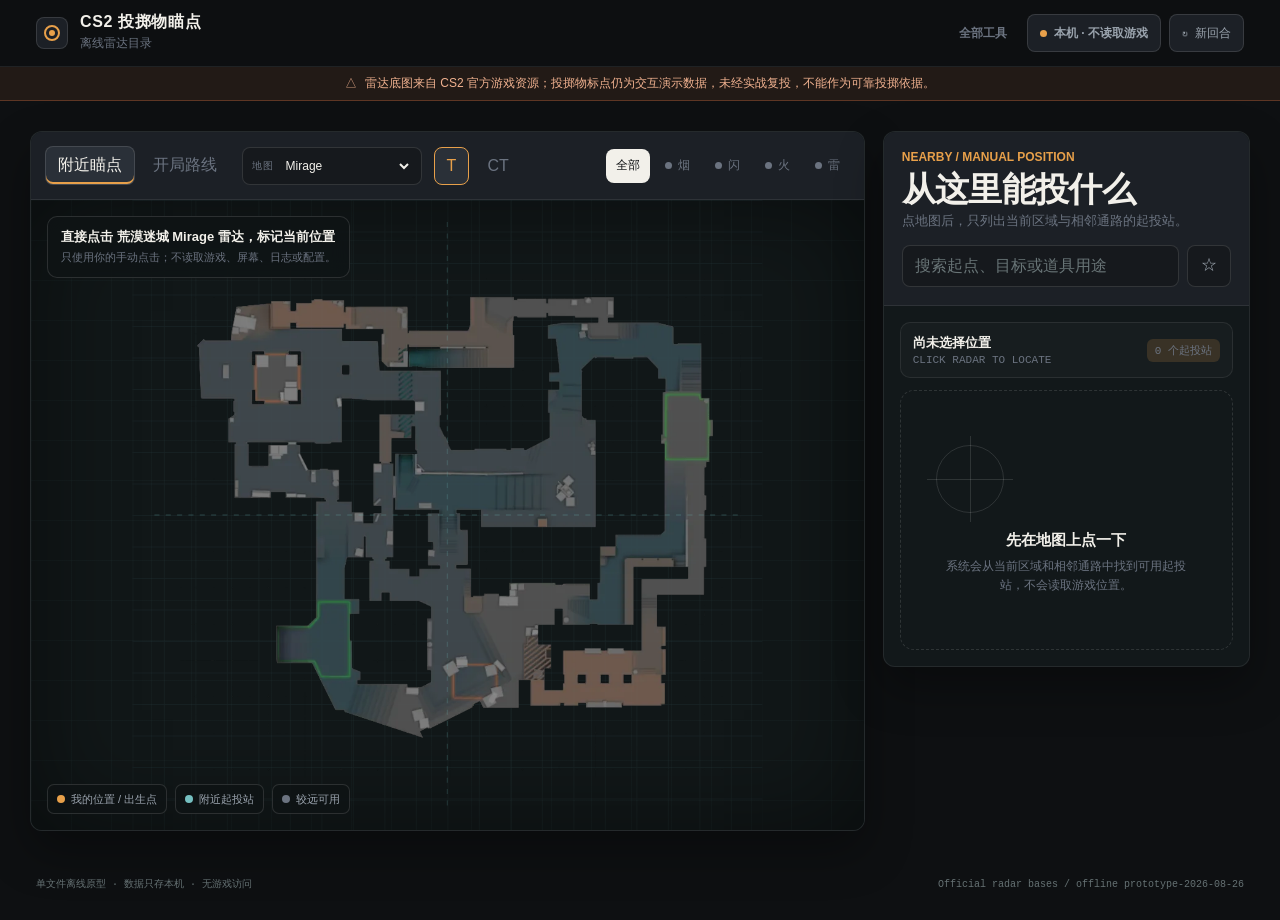
==== commit d3f1131c: "feat: unbundle three products and drop match-readiness Make the repo root a chooser for the Windows " ====
--- a/cs2-lineups/index.html
+++ b/cs2-lineups/index.html
@@ -51,7 +51,7 @@
     button, input, select, textarea { font: inherit; }
     button { color: inherit; }
     button, [role="button"] { -webkit-tap-highlight-color: transparent; }
-    button:focus-visible, input:focus-visible, select:focus-visible, textarea:focus-visible, [role="button"]:focus-visible {
+    button:focus-visible, input:focus-visible, select:focus-visible, textarea:focus-visible, [role="button"]:focus-visible, a:focus-visible {
       outline: 2px solid var(--signal);
       outline-offset: 3px;
     }
@@ -147,6 +147,18 @@
     .status-dot { width: 7px; height: 7px; border-radius: 50%; background: var(--signal); }
     .utility-button { cursor: pointer; }
     .utility-button:hover { border-color: var(--signal); color: var(--paper); }
+    .tools-home {
+      display: inline-flex;
+      align-items: center;
+      min-height: 38px;
+      padding: 8px 12px;
+      color: var(--muted);
+      font-size: 12px;
+      font-weight: 650;
+      text-decoration: none;
+      white-space: nowrap;
+    }
+    .tools-home:hover { color: var(--signal); }
     .demo-banner {
       display: flex;
       justify-content: center;
@@ -849,12 +861,23 @@
         </span>
       </div>
       <div class="top-actions">
+        <a class="tools-home" id="toolsHome" href="../index.html">全部工具</a>
         <span class="status-pill"><i class="status-dot"></i>本机 · 不读取游戏</span>
         <button class="utility-button" id="newRoundButton" type="button" title="清除本回合出生点与路线进度">
           <span aria-hidden="true">↻</span><span class="button-label">新回合</span>
         </button>
       </div>
     </header>
+    <script>
+      (function () {
+        var link = document.getElementById("toolsHome");
+        if (!link) return;
+        var path = String(location.pathname || "").replace(/\\/g, "/");
+        if (location.protocol !== "file:" && /\/modules\//.test(path)) {
+          link.setAttribute("href", "/");
+        }
+      })();
+    </script>
 
     <div class="demo-banner" role="status">
       <span aria-hidden="true">△</span>
